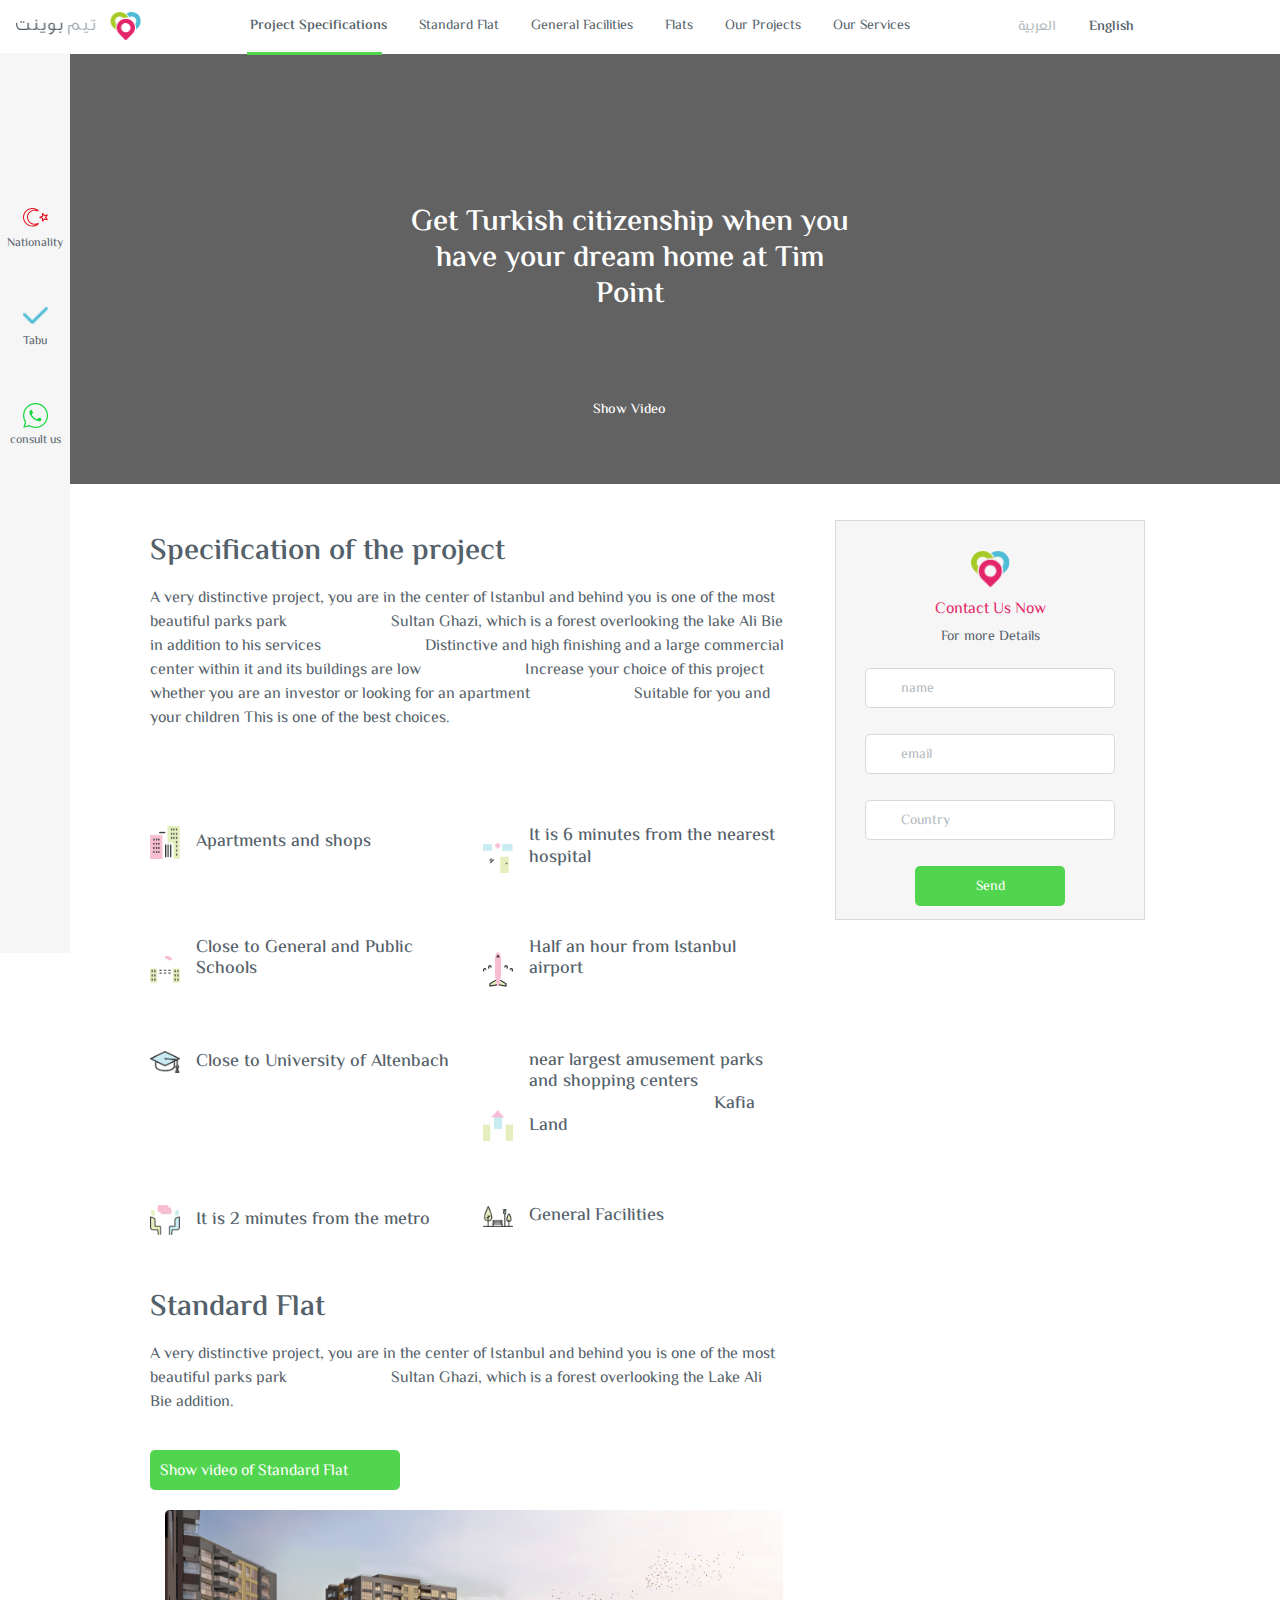
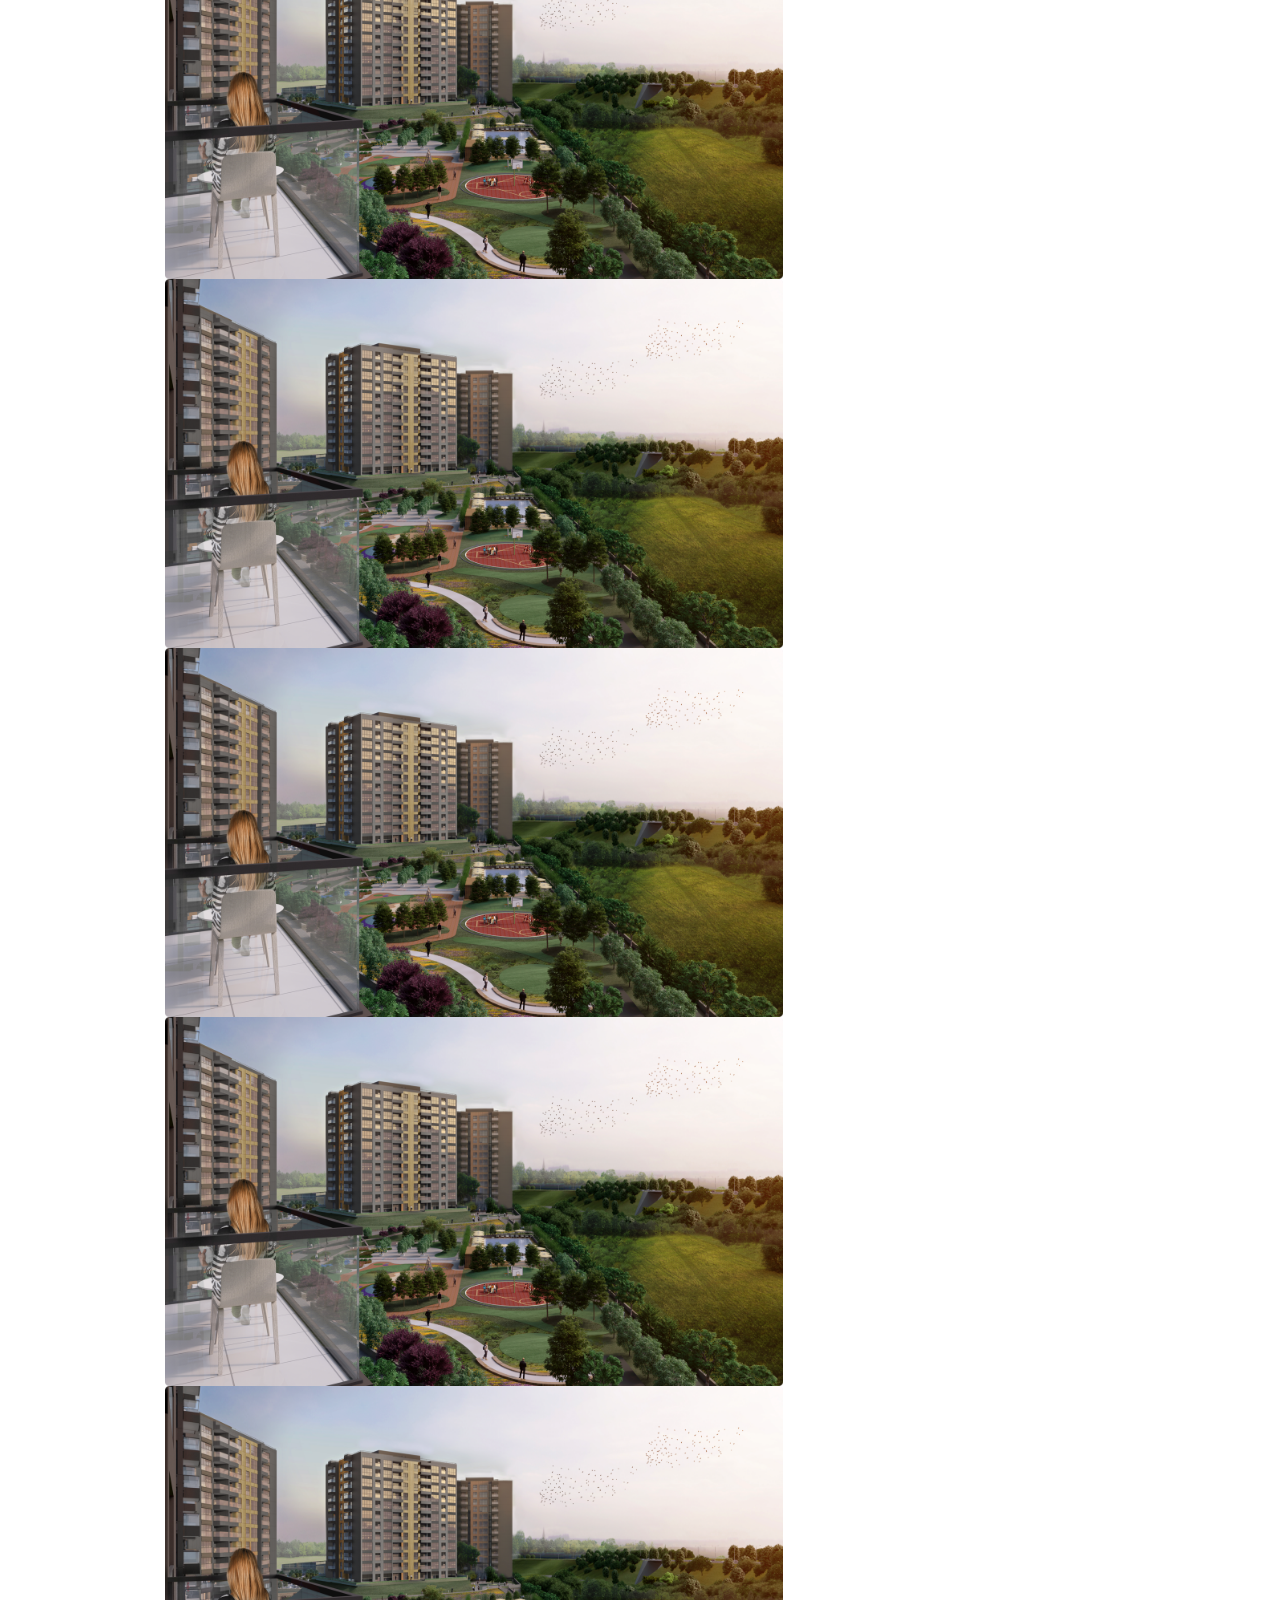
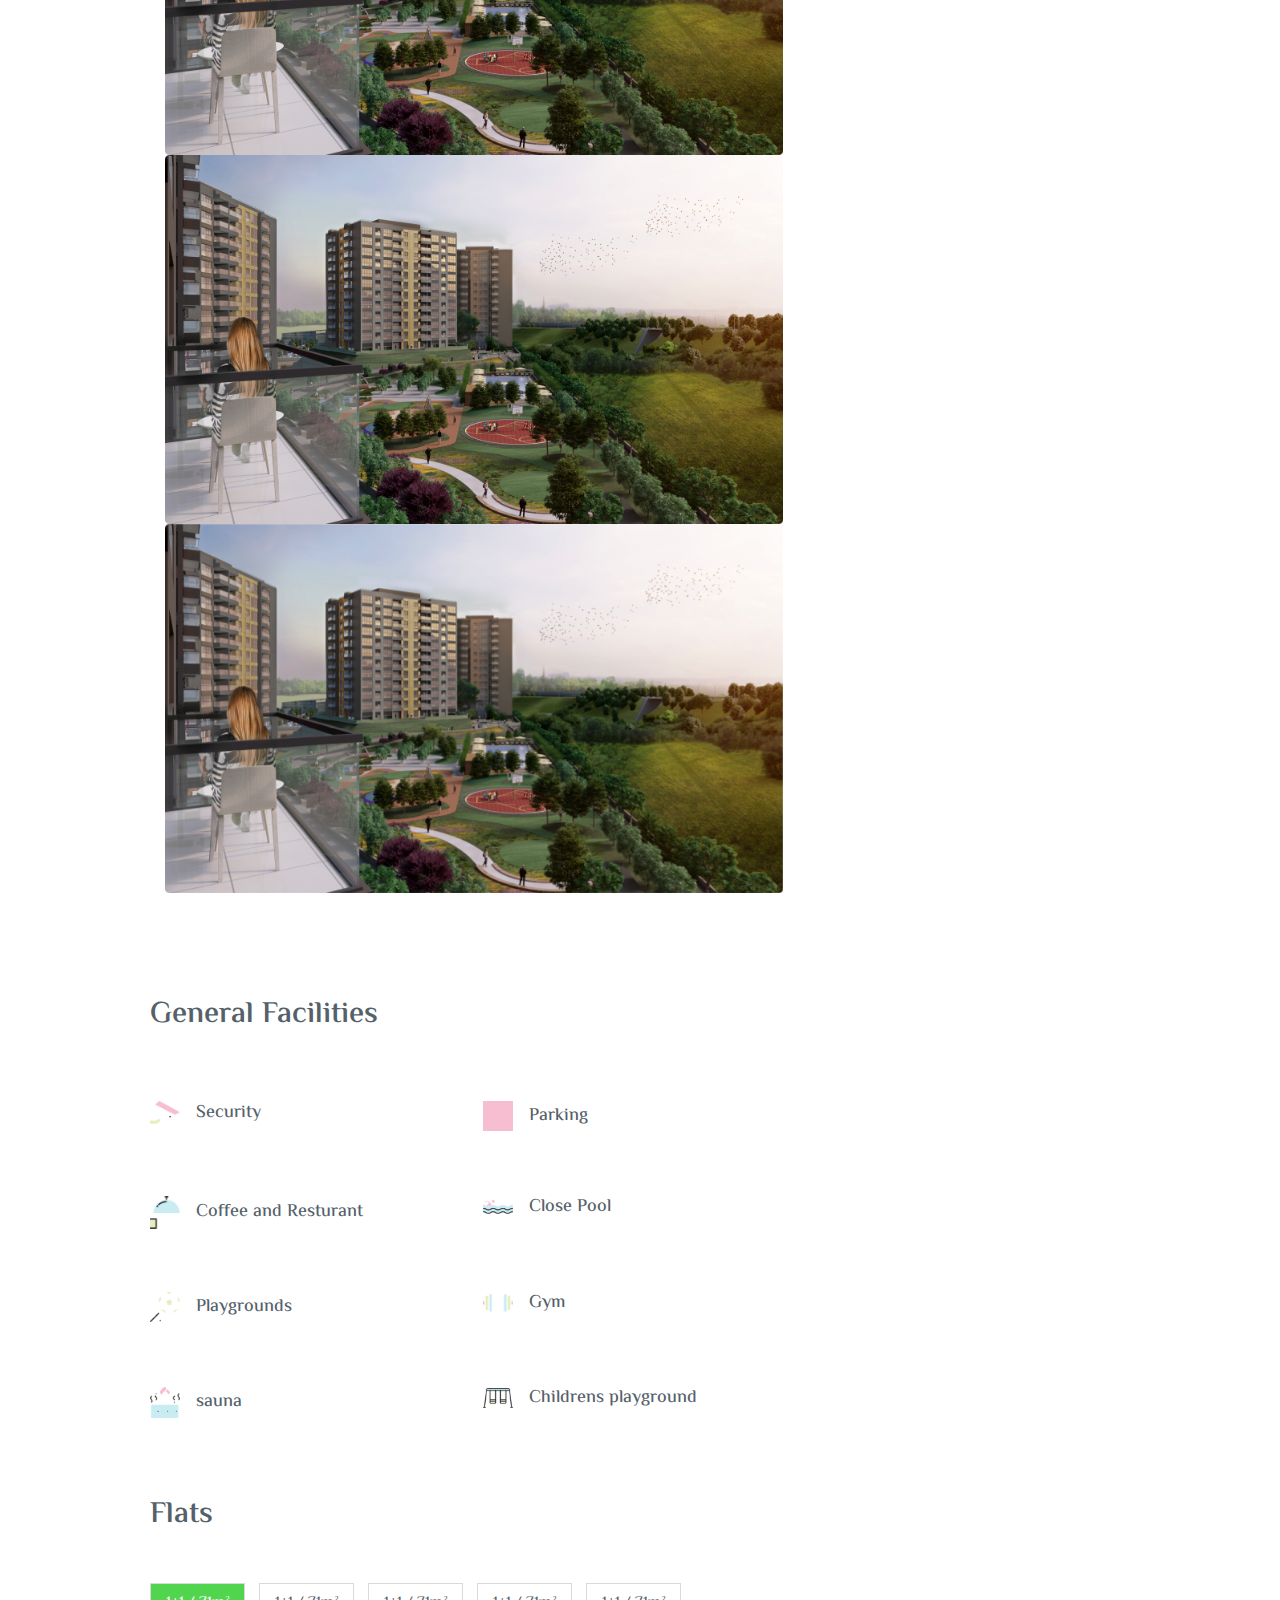
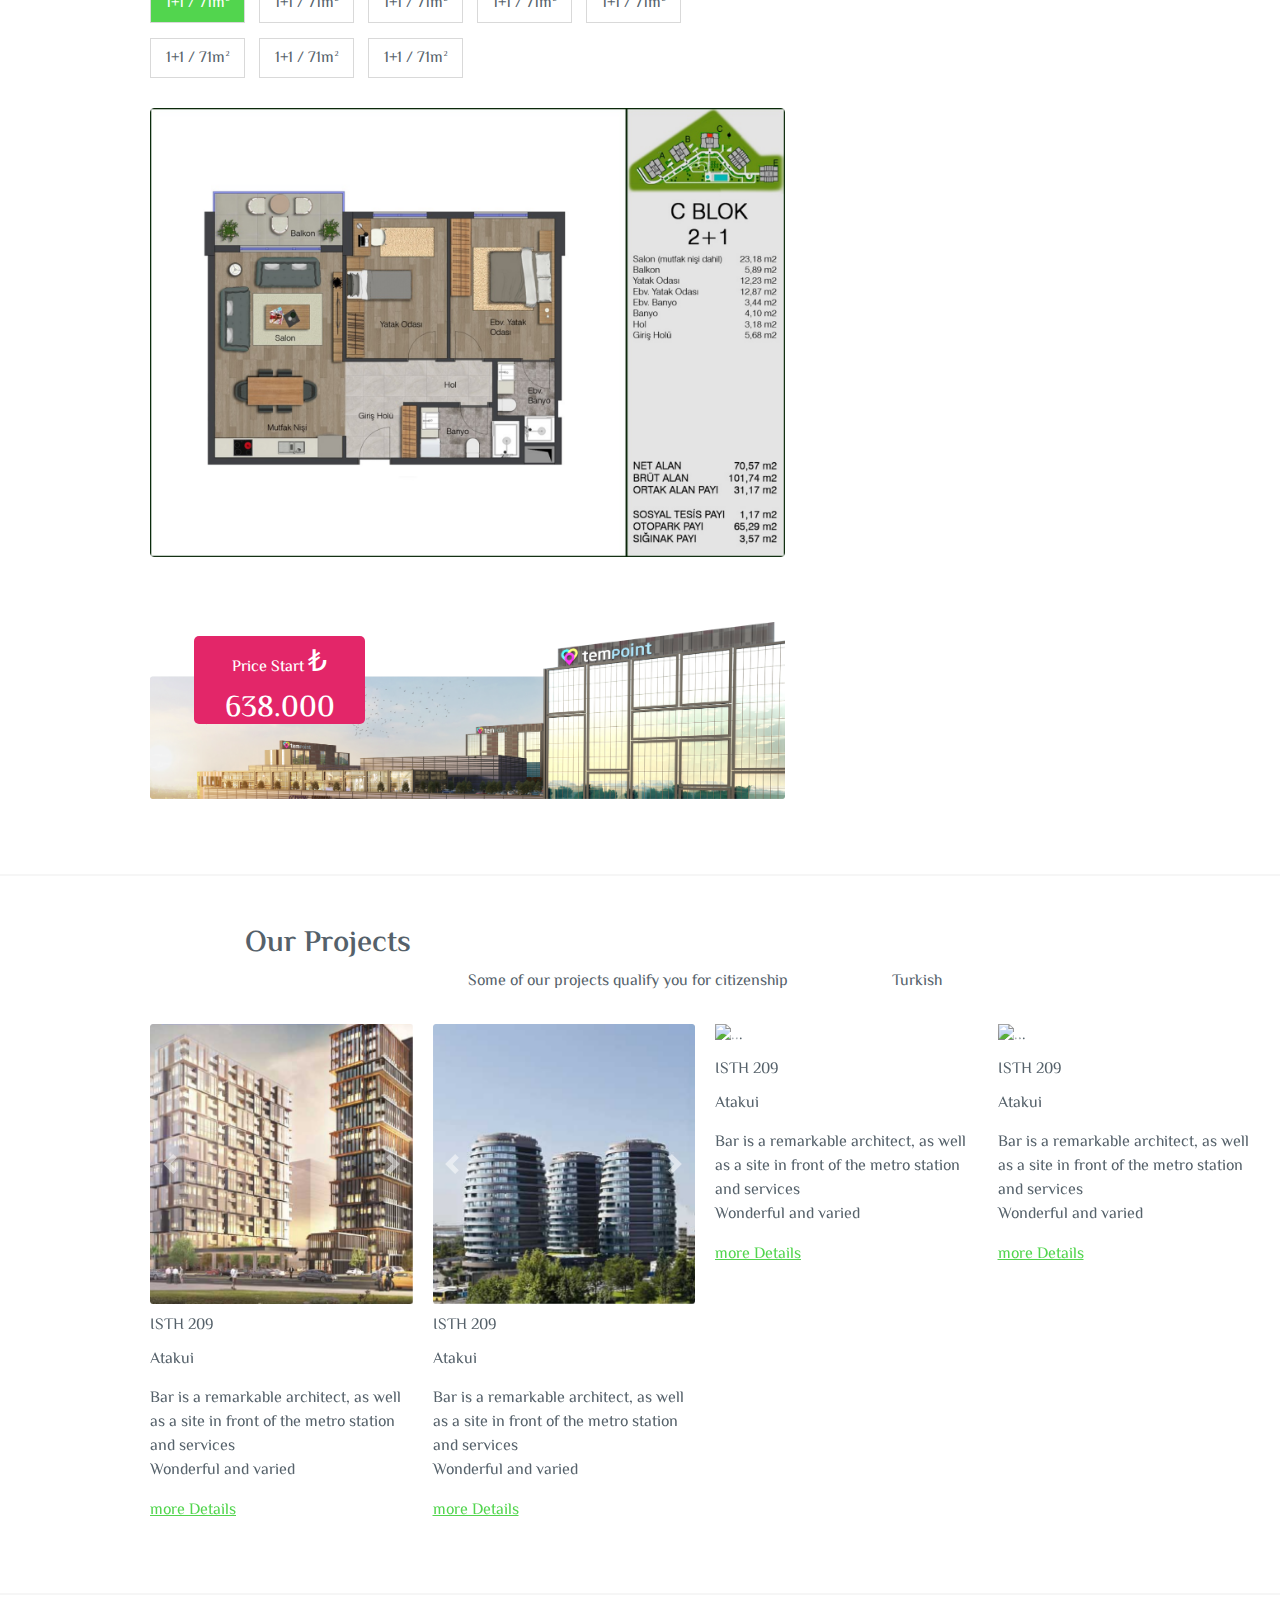
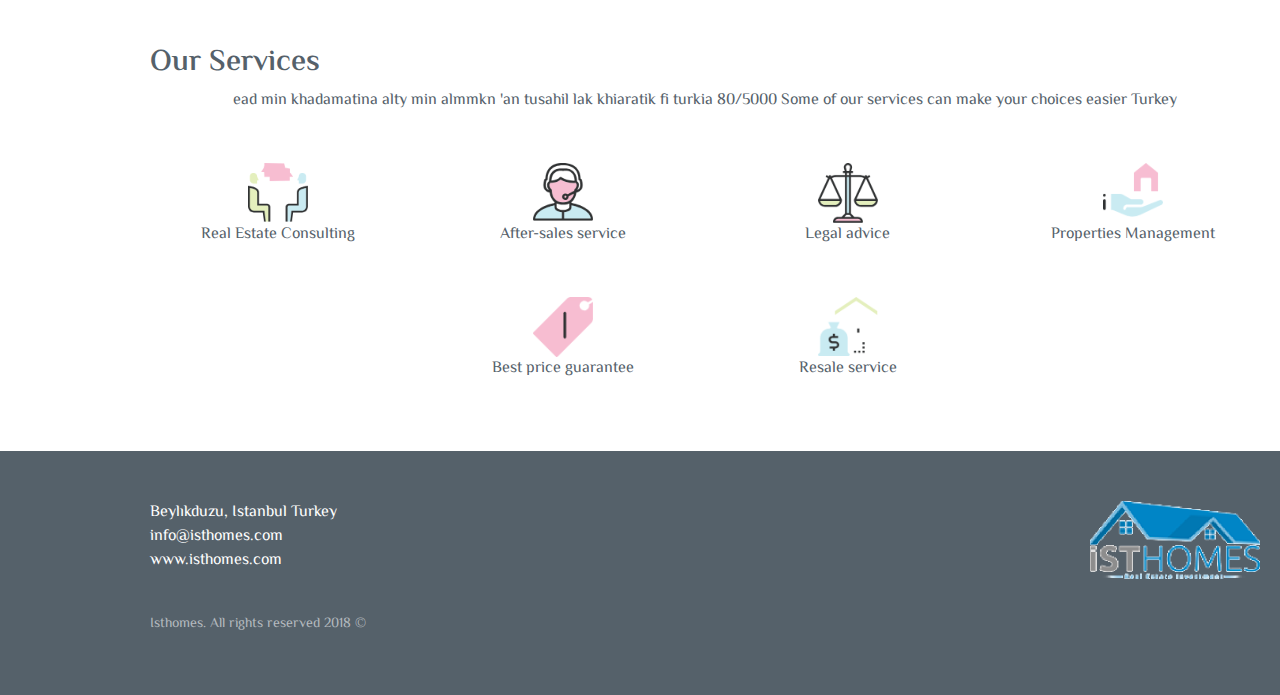
==== index2.html @ 9f2d0cf1 "ddd" ====
<!Doctype html>
<html>

<head>
    <title>tempoint</title>
    <meta charset="utf-8">
    <link rel=icon href="asset/img/logo2.png" sizes="16x16" type="image/png">

    <link rel="stylesheet" href="https://cdn.lineicons.com/1.0.0/LineIcons.min.css">
    <link rel="stylesheet" href="https://use.fontawesome.com/releases/v5.8.1/css/all.css"
        integrity="sha384-50oBUHEmvpQ+1lW4y57PTFmhCaXp0ML5d60M1M7uH2+nqUivzIebhndOJK28anvf" crossorigin="anonymous">
    <link href="https://fonts.googleapis.com/css?family=El+Messiri:400,500,600,700;subset=arabic" rel="stylesheet">
    <meta name="viewport" content="width=device-width, initial-scale=1, shrink-to-fit=no">
    <link rel="stylesheet" href="asset/css/bootstrap.min.css" type="text/css">
    <link rel="stylesheet" href="https://cdnjs.cloudflare.com/ajax/libs/animate.css/3.7.0/animate.min.css">
    <link rel="stylesheet" href="asset/css/owl.carousel.min.css" type="text/css">
    <link rel="stylesheet" href="asset/css/owl.carousel.css" type="text/css">
    <link rel="stylesheet" href="https://cdnjs.cloudflare.com/ajax/libs/animate.css/3.7.0/animate.min.css">

    <link rel="stylesheet" href="asset/css/styleEn.css" type="text/css">

    <link href="http://cdnjs.cloudflare.com/ajax/libs/fotorama/4.6.4/fotorama.css" rel="stylesheet"> <!-- 3 KB -->
</head>

<body>
        <div class="Bigoverlay">

            </div>
    <!--headerNav section start-->
    <div class="headerNav">
        <nav class="navbar clearfix fixed-top navbar-expand-lg bg-white scrolling-navbar top-nav-collapse">

            <div class="logo">
                <img src="asset/img/logo.png" alt="">

            </div>
            <div class="navBtn">
                <svg xmlns="http://www.w3.org/2000/svg" xmlns:xlink="http://www.w3.org/1999/xlink" width="20px"
                    height="19px">
                    <path fill-rule="evenodd" fill="rgb(0, 0, 0)"
                        d="M18.942,10.999 L9.059,10.999 C8.475,10.999 8.000,10.552 8.000,9.999 C8.000,9.446 8.475,8.999 9.059,8.999 L18.942,8.999 C19.527,8.999 20.001,9.446 20.001,9.999 C20.001,10.552 19.527,10.999 18.942,10.999 ZM18.236,1.999 L1.765,1.999 C0.791,1.999 0.001,1.551 0.001,0.999 C0.001,0.447 0.791,-0.001 1.765,-0.001 L18.236,-0.001 C19.210,-0.001 20.001,0.447 20.001,0.999 C20.001,1.551 19.210,1.999 18.236,1.999 ZM4.500,16.999 L18.500,16.999 C19.329,16.999 20.001,17.447 20.001,17.999 C20.001,18.551 19.329,18.999 18.500,18.999 L4.500,18.999 C3.672,18.999 3.001,18.551 3.001,17.999 C3.001,17.447 3.672,16.999 4.500,16.999 Z">
                    </path>
                </svg>


            </div>


            <div class="collapse navbar-collapse justify-content-center" id="navbarSupportedContent">
                <ul class="nav nav-pills">
                    <li class="nav-item mobileLogoItem">
                        <div class="mobilelogo">
                            <img src="asset/img/logo.png" alt="">

                        </div>
                    </li>
                    <div class="close"><i class="fas fa-times"></i></div>

                    <li class="nav-item ">
                        <a class="nav-link activeLink projectProp" href="#">Project Specifications
                        </a>
                    </li>
                    <li class="nav-item ">
                        <a class="nav-link  flatlink" href="#">
                            Standard Flat</a>
                    </li>
                    <li class="nav-item ">
                        <a class="nav-link faciltiis " href="#">General Facilities </a>
                    </li>
                    <li class="nav-item ">
                        <a class="nav-link flatSpace " href="#">Flats</a>
                    </li>
                    <li class="nav-item ">
                        <a class="nav-link ourProjectLink" href="#">Our Projects</a>
                    </li>
                    <li class="nav-item ">
                        <a class="nav-link ourServicesLink " href="#">Our Services</a>
                    </li>
                    <li class="nav-item ">
                        <div class="mobileSocialIcons SocialIcons">
                            <span> FOLLOW US</span>
                            <a href="twitter"><i class="fab fa-facebook-f"></i></a>
                            <a href="facebook"><i class="fab fa-twitter"></i></a>
                            <a href="facebook"><i class="fab fa-instagram"></i></a>

                        </div>
                    </li>
                    <li class="nav-item langugeLink ">
                        <div class="mobilelanguge languge">
                            <a href="index.html">العربية</a>
                            <a href="index2.html" class="activeLink">English</a>

                        </div>
                    </li>
                </ul>

            </div>
            <div class="languge">
                <a href="index.html">العربية</a>
                <a href="index2.html" class="activeLink">English</a>

            </div>
            <div class="SocialIcons">
                <a href="twitter"><i class="fab fa-facebook-f"></i></a>
                <a href="facebook"><i class="fab fa-twitter"></i></a>

            </div>
        </nav>

    </div>
    <div class="nationalBar">
        <ul>
            <li>
                <a class="sideItem national" href=" javascript:;">
                    <div class="sideImg">
                        <img src="asset/img/turkey.png" alt="">

                    </div>
                    <span>Nationality</span>
                </a>
            </li>
            <li>
                <a class="sideItem" href="#">
                    <div class="sideImg">
                        <img src="asset/img/tabo.png" alt="">

                    </div>
                    <span>Tabu</span>
                </a>
            </li>
            <li>
                <a class="sideItem" href="#">
                    <div class="sideImg">
                        <img src="asset/img/whatsup.png" alt="">

                    </div>
                    <span>consult us</span>
                </a>
            </li>
        </ul>

    </div>

    <div class="sideMenu">
        <ul>
            <li>
                <a class="sideItem national" href="javascript:;">
                    <div class="sideImg">
                        <img src="asset/img/turkey.png" alt="">

                    </div>
                    <span>Nationality</span>
                </a>
            </li>
            <li>
                <a class="sideItem" href="#">
                    <div class="sideImg">
                        <img src="asset/img/tabo.png" alt="">

                    </div>
                    <span>Tabu</span>
                </a>
            </li>
            <li>
                <a class="sideItem" href="#">
                    <div class="sideImg">
                        <img src="asset/img/whatsup.png" alt="">

                    </div>
                    <span>consult us</span>
                </a>
            </li>
        </ul>
    </div>
    <div class="contactForm text-center">

        <div class="contactLogo">
            <img src="asset/img/logo2.png">
        </div>
        <span class="contactNow">Contact Us Now </span>
        <span> For More Details </span>
        <form>
            <div class='form-group'>
                <input type="text" name='name' required class="formControl" placeholder="Name">
            </div>
            <div class='form-group'>

                <input type="email" name='email' required class="formControl" placeholder="Email">
            </div>
            <div class='form-group'>

                <input type="text" name='country' required class="formControl" placeholder="Country">
            </div>
            <button type='submit' class="btn btn-primary sendbtn">Send</button>

        </form>


    </div>

    <div class="sideVideo">
            <div class="close"><i class="fas fa-times"></i></div>

        <div class="videoCont">
            <iframe src="https://www.youtube.com/embed/lvFMyHo16zE" class='youtube' frameborder="0"
                allow="accelerometer; autoplay; encrypted-media; gyroscope; picture-in-picture"></iframe>


        </div>
        <div class="nationalDesc">
            <h4>How to get Turkish citizenship?</h4>
            <p>In order to be able to obtain Turkish citizenship, your investment must be in accordance with the
                decision to grant citizenship through
                  Real estate investment, and this is what our team at Est Homes will
                insure
                The optimal options for your investment to be in line with the terms of
                the decision and with a high return on investment
                You have to rely on one of the options presented by the CG and start
                the procurement process.
            </p>
            <p></p>

            <h6>More Details <a href="##">Contact Us </a></h6>
        </div>


    </div>
    <!--headerNav section End-->

    <!--Hero Section-->
    <div class="heroSection" id="heroSection">
        <div class="overlay"></div>

        <video id="myVideo" autoplay>
            <source src="asset/Tempoint.mp4" type="video/mp4">
        </video>

        <div class="heroCont text-center">

            <h1>Get Turkish citizenship when you have your dream home at Tim Point</h1>
            <span class="showVideoText"><a class=" html5lightbox" id="showVideo" href="asset/Tempoint.mp4"
                    data-webm="asset/Tempoint.mp4" data-title="My caption"> <i class="fab fa-youtube"></i>
                    Show Video
                </a></span>


        </div>


    </div>
    <!--Hero Section-->
    <!--Project Section-->
    <div class="projSection paddingSection" id="projSection">
        <hr>
        <div class="container">
            <div class="row">
                <div class="col-lg-7 col-md-12 col-12">
                    <h4 class="sectionTitle">Specification of the project</h4>
                    <p>A very distinctive project, you are in the center of Istanbul and behind you is one of the most
                        beautiful parks park
                                                 Sultan Ghazi, which is a forest overlooking the lake Ali Bie in
                        addition to his services
                                                 Distinctive and high finishing and a large commercial center within it
                        and its buildings are low
                                                 Increase your choice of this project whether you are an investor or
                        looking for an apartment
                                                 Suitable for you and your children This is one of the best choices.</p>
                </div>

            </div>
            <div class="row">
                <div class="col-lg-7 col-md-12 col-12">
                    <div class="row">
                        <div class="col-lg-6 col-md-6 col-12">
                            <div class="projectadv">
                                <div class="advIcon">
                                    <img src="asset/img/1.png" alt="">
                                </div>
                                <h6 class="advDesc">Apartments and shops</h6>
                            </div>
                        </div>
                        <div class="col-lg-6  col-md-6 col-12">
                            <div class="projectadv">
                                <div class="advIcon">
                                    <img src="asset/img/2.png" alt="">
                                </div>
                                <h6 class="advDesc"> It is 6 minutes from the nearest hospital </h6>
                            </div>
                        </div>
                        <div class="col-lg-6 col-md-6 col-12">
                            <div class="projectadv">
                                <div class="advIcon">
                                    <img src="asset/img/3.png" alt="">
                                </div>
                                <h6 class="advDesc"> Close to General and Public Schools </h6>
                            </div>
                        </div>
                        <div class="col-lg-6 col-md-6 col-12">
                            <div class="projectadv">
                                <div class="advIcon">
                                    <img src="asset/img/4.png" alt="">
                                </div>
                                <h6 class="advDesc">Half an hour from Istanbul airport</h6>
                            </div>
                        </div>
                        <div class="col-lg-6 col-md-6 col-12">
                            <div class="projectadv">
                                <div class="advIcon">
                                    <img src="asset/img/5.png" alt="">
                                </div>
                                <h6 class="advDesc">Close to University of Altenbach
                                </h6>
                            </div>
                        </div>
                        <div class="col-lg-6 col-md-6 col-12">
                            <div class="projectadv">
                                <div class="advIcon">
                                    <img src="asset/img/6.png" alt="">
                                </div>
                                <h6 class="advDesc">near largest amusement parks and shopping centers
                                                                         Kafia Land</h6>
                            </div>
                        </div>
                        <div class="col-lg-6 col-md-6 col-12">
                            <div class="projectadv">
                                <div class="advIcon">
                                    <img src="asset/img/7.png" alt="">
                                </div>
                                <h6 class="advDesc">It is 2 minutes from the metro </h6>
                            </div>
                        </div>
                        <div class="col-lg-6 col-md-6 col-12">
                            <div class="projectadv">
                                <div class="advIcon">
                                    <img src="asset/img/8.png" alt="">
                                </div>
                                <h6 class="advDesc">General Facilities</h6>
                            </div>
                        </div>
                    </div>
                </div>
            </div>
        </div>
    </div>
    <!--Project Section-->

    <!--FlatSection-->
    <div class="flatSection paddingSection" id="flatSection">
        <hr>
        <div class="container">
            <div class="row">
                <div class="col-lg-7 col-md-12 col-12">
                    <h4 class="sectionTitle">Standard Flat </h4>
                    <p>A very distinctive project, you are in the center of Istanbul and behind you is one of the most
                        beautiful parks park
                                                 Sultan Ghazi, which is a forest overlooking the Lake Ali Bie addition.
                    </p>
                </div>
            </div>
            <div class="row">
                <div class="col-lg-8 col-md-12 col-12">
                    <div class="greenDiv">
                        <address class="watchFlat">
                            <i class="fab fa-youtube"></i>
                            <a>Show video of Standard Flat</a>
                    </div>

                </div>
            </div>
            <div class="col-lg-7 col-md-12 col-12">
                <div class="fotorama d-block" data-nav="thumbs">
                    <img src="asset/img/slider1.png">
                    <img src="asset/img/slider1.png">
                    <img src="asset/img/slider1.png">
                    <img src="asset/img/slider1.png">
                    <img src="asset/img/slider1.png">
                    <img src="asset/img/slider1.png">
                </div>
                <div class="owl-carousel mainSlider" data-nav="thumbs">
                    <img src="asset/img/slider1.png">
                    <img src="asset/img/slider1.png">
                    <img src="asset/img/slider1.png">
                    <img src="asset/img/slider1.png">
                    <img src="asset/img/slider1.png">
                    <img src="asset/img/slider1.png">
            </div>


                <span class="carousel-control-next-icon" aria-hidden="true"></span>
                <span class="sr-only">Next</span>
                </a>
            </div>
        </div>
    </div>



    <div class="faciltiisSection paddingSection bg-white " id="faciltiisSection">
        <hr>
        <div class="container">
            <div class="row">
                <div class="col-lg-8 col-md-12 col-12">
                    <h4 class="sectionTitle"> General Facilities </h4>
                </div>

                <div class="col-lg-7 col-md-12 col-12">
                    <div class="row">
                        <div class="col-lg-6 col-md-6 col-12">
                            <div class="projectadv">
                                <div class="advIcon">
                                    <img src="asset/img/9.png" alt="">
                                </div>
                                <h6 class="advDesc"> Security </h6>
                            </div>
                        </div>
                        <div class="col-lg-6 col-md-6 col-12">
                            <div class="projectadv">
                                <div class="advIcon">
                                    <img src="asset/img/10.png" alt="">
                                </div>
                                <h6 class="advDesc"> Parking </h6>
                            </div>
                        </div>
                        <div class="col-lg-6 col-md-6 col-12">
                            <div class="projectadv">
                                <div class="advIcon">
                                    <img src="asset/img/11.png" alt="">
                                </div>
                                <h6 class="advDesc"> Coffee and Resturant </h6>
                            </div>
                        </div>
                        <div class="col-lg-6 col-md-6 col-12">
                            <div class="projectadv">
                                <div class="advIcon">
                                    <img src="asset/img/12.png" alt="">
                                </div>
                                <h6 class="advDesc">Close Pool </h6>
                            </div>
                        </div>
                        <div class="col-lg-6 col-md-6 col-12">
                            <div class="projectadv">
                                <div class="advIcon">
                                    <img src="asset/img/13.png" alt="">
                                </div>
                                <h6 class="advDesc">Playgrounds </h6>
                            </div>
                        </div>
                        <div class="col-lg-6 col-md-6 col-12">
                            <div class="projectadv">
                                <div class="advIcon">
                                    <img src="asset/img/14.png" alt="">
                                </div>
                                <h6 class="advDesc">Gym </h6>
                            </div>
                        </div>
                        <div class="col-lg-6 col-md-6 col-12">
                            <div class="projectadv">
                                <div class="advIcon">
                                    <img src="asset/img/15.png" alt="">
                                </div>
                                <h6 class="advDesc"> sauna </h6>
                            </div>
                        </div>
                        <div class="col-lg-6 col-md-6 col-12">
                            <div class="projectadv">
                                <div class="advIcon">
                                    <img src="asset/img/16.png" alt="">
                                </div>
                                <h6 class="advDesc"> Childrens playground</h6>
                            </div>
                        </div>
                    </div>
                </div>
            </div>
        </div>
    </div>
    <!---->
    <div class="flatSpaceSection paddingSection bg-white" id="flatSpaceSection">
        <hr>
        <div class="container">
            <div class="row">
                <div class="col-lg-9 col-md-12 col-12">
                    <h4 class="sectionTitle">Flats </h4>
                </div>

                <div class="col-lg-7 col-md-12 col-12">
                    <div class="flat-space">
                        <div class="spaceBox  active" data-src="asset/img/flat.png">
                            <a href="javascript:;"> <span>1+1 / 71m²</span></a>
                        </div>
                        <div class="spaceBox" data-src="asset/img/slider1.png">
                            <a href="javascript:;"> <span>1+1 / 71m²</span></a>

                        </div>
                        <div class="spaceBox" data-src="asset/img/slider1.png">
                            <a href="javascript:;"> <span>1+1 / 71m²</span></a>

                        </div>
                        <div class="spaceBox" data-src="asset/img/slider1.png">
                            <a href="javascript:;"> <span>1+1 / 71m²</span></a>

                        </div>
                        <div class="spaceBox" data-src="asset/img/slider1.png">
                            <a href="javascript:;"> <span>1+1 / 71m²</span></a>

                        </div>
                        <div class="spaceBox" data-src="asset/img/slider1.png">
                            <a href="javascript:;"> <span>1+1 / 71m²</span></a>

                        </div>
                        <div class="spaceBox" data-src="asset/img/slider1.png">
                            <a href="javascript:;"> <span>1+1 / 71m²</span></a>

                        </div>
                        <div class="spaceBox" data-src="asset/img/slider1.png">
                            <a href="javascript:;"> <span>1+1 / 71m²</span></a>

                        </div>
                    </div>


                    <div class="flatImg" id="flatImg">
                        <a class="html5lightbox" href="asset/img/flat.png">
                            <img class="html5lightbox " src="asset/img/flat.png">
                        </a>
                    </div>

                    <span class="showImage"> Click image to show it larger</span>
                    <div class="salaryimg">
                        <img src="asset/img/salary.png">
                        <div class="salaryBox">
                            <span> Price Start </span>
                            <span style="font-size:30px;"> ₺ 638.000 </span>
                        </div>
                    </div>
                </div>
            </div>
        </div>
    </div>
    <div class="OurProjects paddingSection bg-white" id="OurProjects">
        <hr>
        <div class="container">
            <div class="row justify-content-center">
                <div class="col-lg-10 col-md-12 col-12  justify-content-center text-center">
                    <h4 class="sectionTitle"> Our Projects </h4>
                    <span class="projSpan">Some of our projects qualify you for citizenship
                                                 Turkish</span>
                </div>


            </div>
            <div class="row sliderSec">
                <div class="col-12 sliderSec-carousel owl-carousel ">
                    <div class="sliderItem">
                        <div id="carouselExampleFade" class="carousel slide carousel-fade" data-ride="carousel">
                            <div class="carousel-inner">
                                <div class="carousel-item active">
                                    <img src="asset/img/firstSlider.png" class="d-block w-100" alt="...">
                                </div>
                                <div class="carousel-item">
                                    <img src="asset/img/firstSlider.png" class="d-block w-100" alt="...">
                                </div>
                                <div class="carousel-item">
                                    <img src="asset/img/firstSlider.png" class="d-block w-100" alt="...">
                                </div>
                            </div>
                            <a class="carousel-control-prev" href="#carouselExampleFade" role="button"
                                data-slide="prev">
                                <span class="carousel-control-prev-icon" aria-hidden="true"></span>
                                <span class="sr-only">Previous</span>
                            </a>
                            <a class="carousel-control-next" href="#carouselExampleFade" role="button"
                                data-slide="next">
                                <span class="carousel-control-next-icon" aria-hidden="true"></span>
                                <span class="sr-only">Next</span>
                            </a>
                        </div>
                        <div class="sliderDesc">
                            <span>ISTH 209</span>
                            <span>Atakui</span>
                            <p>Bar is a remarkable architect, as well as a site in front of the metro station and
                                services
                                                             Wonderful and varied</p>
                            <span class="moreLink"><a href="#"> more Details </a></span>
                        </div>
                    </div>
                    <div class="sliderItem">
                        <div id="carouselExampleFade" class="carousel slide carousel-fade" data-ride="carousel">
                            <div class="carousel-inner">
                                <div class="carousel-item active">
                                    <img src="asset/img/secSlider.png" class="d-block w-100" alt="...">
                                </div>
                                <div class="carousel-item">
                                    <img src="asset/img/secSlider.png" class="d-block w-100" alt="...">
                                </div>
                                <div class="carousel-item">
                                    <img src="asset/img/secSlider.png" class="d-block w-100" alt="...">
                                </div>
                            </div>
                            <a class="carousel-control-prev" href="#carouselExampleFade" role="button"
                                data-slide="prev">
                                <span class="carousel-control-prev-icon" aria-hidden="true"></span>
                                <span class="sr-only">Previous</span>
                            </a>
                            <a class="carousel-control-next" href="#carouselExampleFade" role="button"
                                data-slide="next">
                                <span class="carousel-control-next-icon" aria-hidden="true"></span>
                                <span class="sr-only">Next</span>
                            </a>
                        </div>
                        <div class="sliderDesc">
                            <span>ISTH 209</span>
                            <span>Atakui</span>
                            <p>Bar is a remarkable architect, as well as a site in front of the metro station and
                                services
                                                             Wonderful and varied</p>
                            <span class="moreLink"><a href="#"> more Details </a></span>
                        </div>
                    </div>
                    <div class="sliderItem">
                        <div id="carouselExampleFade" class="carousel slide carousel-fade" data-ride="carousel">
                            <div class="carousel-inner">
                                <div class="carousel-item active">
                                    <img src="asset/img/3slider.png" class="d-block w-100" alt="...">
                                </div>
                                <div class="carousel-item">
                                    <img src="asset/img/3slider.png" class="d-block w-100" alt="...">
                                </div>
                                <div class="carousel-item">
                                    <img src="asset/img/3slider.png" class="d-block w-100" alt="...">
                                </div>
                            </div>
                            <a class="carousel-control-prev" href="#carouselExampleFade" role="button"
                                data-slide="prev">
                                <span class="carousel-control-prev-icon" aria-hidden="true"></span>
                                <span class="sr-only">Previous</span>
                            </a>
                            <a class="carousel-control-next" href="#carouselExampleFade" role="button"
                                data-slide="next">
                                <span class="carousel-control-next-icon" aria-hidden="true"></span>
                                <span class="sr-only">Next</span>
                            </a>
                        </div>
                        <div class="sliderDesc">
                            <span>ISTH 209</span>
                            <span>Atakui</span>
                            <p>Bar is a remarkable architect, as well as a site in front of the metro station and
                                services
                                                             Wonderful and varied</p>
                            <span class="moreLink"><a href="#"> more Details </a></span>
                        </div>
                    </div>
                    <div class="sliderItem">
                        <div id="carouselExampleFade" class="carousel slide carousel-fade" data-ride="carousel">
                            <div class="carousel-inner">
                                <div class="carousel-item active">
                                    <img src="asset/img/4slider.png" class="d-block w-100" alt="...">
                                </div>
                                <div class="carousel-item">
                                    <img src="asset/img/4slider.png" class="d-block w-100" alt="...">
                                </div>
                                <div class="carousel-item">
                                    <img src="asset/img/4slider.png" class="d-block w-100" alt="...">
                                </div>
                            </div>
                            <a class="carousel-control-prev" href="#carouselExampleFade" role="button"
                                data-slide="prev">
                                <span class="carousel-control-prev-icon" aria-hidden="true"></span>
                                <span class="sr-only">Previous</span>
                            </a>
                            <a class="carousel-control-next" href="#carouselExampleFade" role="button"
                                data-slide="next">
                                <span class="carousel-control-next-icon" aria-hidden="true"></span>
                                <span class="sr-only">Next</span>
                            </a>
                        </div>
                        <div class="sliderDesc">
                            <span>ISTH 209</span>
                            <span>Atakui</span>
                            <p>Bar is a remarkable architect, as well as a site in front of the metro station and
                                services
                                                             Wonderful and varied</p>
                            <span class="moreLink"><a href="#"> more Details </a></span>
                        </div>
                    </div>
                </div>
            </div>
        </div>
    </div>
    <div class="ourServices paddingSection bg-white" id="ourServices">
        <hr>
        <div class="container">
            <div class="row justify-content-center">
                <div class="col-12 justify-content-center text-center">
                    <h4 class="sectionTitle"> Our Services </h4>
                    <span class="projSpan">ead min khadamatina alty min almmkn 'an tusahil lak khiaratik fi
                        turkia
                        80/5000
                        Some of our services can make your choices easier
                        Turkey</span>
                </div>

                <div class="col-lg-3 col-md-3 col-6">
                    <div class='servCont'>
                        <div class="serviceItem ">
                            <div class="serviceIcon">
                                <img src="asset/img/7.png" alt="">
                            </div>
                            <span class="text-center">Real Estate Consulting</span>
                        </div>
                    </div>
                </div>
                <div class="col-lg-3 col-md-3 col-6">
                    <div class='servCont'>
                        <div class="serviceItem ">
                            <div class="serviceIcon">
                                <img src="asset/img/serv2.png" alt="">
                            </div>
                            <span class="text-center">After-sales service</span>
                        </div>
                    </div>
                </div>
                <div class="col-lg-3 col-md-3 col-6">
                    <div class='servCont'>
                        <div class="serviceItem ">
                            <div class="serviceIcon">
                                <img src="asset/img/serv3.png" alt="">
                            </div>
                            <span class="text-center">Legal advice</span>
                        </div>
                    </div>
                </div>
                <div class="col-lg-3 col-md-3 col-6">
                    <div class='servCont'>
                        <div class="serviceItem ">
                            <div class="serviceIcon">
                                <img src="asset/img/serv4.png" alt="">
                            </div>
                            <span class="text-center"> Properties Management</span>
                        </div>
                    </div>
                </div>
                <div class="col-lg-3 col-md-3 col-6">
                    <div class='servCont'>
                        <div class="serviceItem ">
                            <div class="serviceIcon">
                                <img src="asset/img/serv5.png" alt="">
                            </div>
                            <span class="text-center">Best price guarantee</span>
                        </div>
                    </div>
                </div>
                <div class="col-lg-3 col-md-3 col-6">
                    <div class='servCont'>
                        <div class="serviceItem ">
                            <div class="serviceIcon">
                                <img src="asset/img/serv6.png" alt="">
                            </div>
                            <span class="text-center">Resale service </span>
                        </div>
                    </div>
                </div>

            </div>
        </div>
    </div>

    <!--Footer-->
    <div class="footer clearfix paddingSection ">
            <div class="container">
                    <div class="row">

                            <div class="col-12 clearfix">
                                    <div class="right-footer  float-left">
                                            <span> Beylıkduzu, Istanbul Turkey</span>
                                            <span> info@isthomes.com </span>
                                            <span> www.isthomes.com </span>
                                    </div>
                                    <div class="float-right  ">
                                            <div class="footerLogo ">
                                                    <img src="asset/img/footerLogo.png">
                                            </div>
                                    </div>

                            </div>
                            <div class="col-12 clearfix">
                                            <div class="copyright float-left"> <span>Isthomes. All rights reserved 2018
                                                            ©</span></div>
                                    </div>

                    </div>
            </div>



    </div>
    <div class="footer mobileFooter  paddingSection ">
            <div class="container">
                    <div class="row ">

                            <div class="col-12 clearfix">
                                    <div class="right-footer  float-right">
                                            <div class="footerLogo ">
                                                    <img src="asset/img/footerLogo.png">
                                            </div>

                                    </div>
                                    <div class="float-left ">
                                            <span> Beylıkduzu, Istanbul Turkey</span>
                                            <span> info@isthomes.com </span>
                                            <span> www.isthomes.com </span>

                                    </div>

                            </div>
                            <div class="col-12 clearfix">
                                    <div class="copyright float-left"> <span>Isthomes. All rights reserved 2018
                                                    ©</span></div>
                            </div>

                    </div>
            </div>



    </div>
    <div class="contactForm mobileContact  text-center">
        <div class="close"><i class="fas fa-times"></i></div>
        <div class="contactLogo">
            <img src="asset/img/logo2.png">
        </div>
        <span class="contactNow">Contact Us Now  </span>
        <span>For more Details </span>
        <form id='mobileContactForm'>
            <div class='form-group'>
                <input type="text" name='name' required class="formControl" placeholder="name">
            </div>
            <div class='form-group'>

                <input type="email" name='email' required class="formControl" placeholder="email">
            </div>
            <div class='form-group'>

                <input type="text" name='country' required class="formControl" placeholder="Country">
            </div>
            <button type='submit' class="btn btn-primary sendbtn">Send</button>

        </form>


    </div>

    <div class="contactus">
        <span class="contactLink"><a href="##">Contact Us Now </a></span>
    </div>
    <!--Footer-->
    <!---------------------------------------------------------------------->

    <script src="asset/js/jquery.min.js"></script>
    <script>
            if ($('body').width() < 500) {
                    $('.fotorama').removeAttr('data-nav', '');
            }
    </script>
    <script src="http://cdnjs.cloudflare.com/ajax/libs/fotorama/4.6.4/fotorama.js"></script> <!-- 16 KB -->
    <script src="asset/js/popper.min.js"></script>
    <script src="asset/js/bootstrap.min.js"></script>
    <script src="asset/js/jquery.validate.js"></script>
    <script src="asset/js/jquery.validate.en.js"></script>
    <script src="asset/js/html5lightbox.js"></script>
    <script src="asset/js/lightbox.js"></script>
    <script src="asset/js/owl.carousel.min.js"></script>
    <script src="asset/js/mainEnn.js"></script>


</body>
---- asset/css/styleEn.css ----
/*****************************************************/

body{
direction: ltr;
background-color: #F6F6F6;
font-family: 'El Messiri', sans-serif;
text-align: left;

}
img{
    width:100%;
}
.navbar{
    z-index: 10;
}
.navbar ul{
    justify-content: center;
}
.navBtn{
display: none;

}
.close i{
    font-size: 23px;
    position: absolute;
    right: 5%;
    top: 3%;
color:#B3B9BE;
}

.scrollNav{
    top:0 !important;
    z-index: 999999;
    box-shadow: rgba(0, 0, 0, 0.03) 0px 3px 6px 3px;
    animation-duration: 1s;
    background: rgb(255, 255, 255) !important;
    position: fixed;
    animation :sticky;
}

.navbar .close{
    display:none;
}
.headerNav{
    background-color: white;
    width:100%;
padding:20px;
z-index:100;
    height: 54px;
    box-sizing: border-box;
}

.logo{
    width:125px;
}
.mobilelogo{
    
    display: none;
    width:125px;
    height:28px;
}
.mobileLogoItem{
    background-color: #F6F6F6;
}
.nav-link{
    font-size:14px;
    color:#55616A;
    position: relative;
}
.nav-link.activeLink,.languge .activeLink{
    font-weight: 600;
    color:#55616A;

}

.nav-link.activeLink:before {
	width:80%;
}

.nav-link:before {
	transition:width 1s;
    content: "";
    position: absolute;
    left:8%;
    bottom: -10px;
    height: 1px;
    border-bottom: 3px solid #52D54E;
    text-align: center
}

.nav-link:hover::before{
    width  :80%; 
}
.nav-link:hover{
    color:#55616A;
}
.languge a{
    font-size:14px;
    color:#B3B9BE;
    padding-right:30px;
    
}

.languge a:hover,.SocialIcons a:hover{
    text-decoration: none;
	color:#52D54E;
}
.mobilelanguge,.mobileSocialIcons{
    display: none;
}

.SocialIcons a{
    font-size: 14px;
    color:#B3B9BE;
    padding-right:50px;
}
.heroSection{
    width: 100%;
    height:430px;
    background-size:cover;
	overflow:hidden;
color:white;
background-position: center; 
text-align: center;
vertical-align: middle;
z-index: 0;
position: relative;
}
.overlay{
width:100%;
height:100%;
background-color:rgba(0,0,0,.6);
position:absolute;
z-index:3;
}
hr{
    display: none;
    position: absolute;
    width:85%;
    border:2px solid #D9D9D9;
    right:15px;
}
.heroSection video{
    position: absolute;
    left: 0;
    top: 0;
    z-index: -1;
    width: 100%; 
    display: flex;  
    justify-content: center; 
    align-items: center;
}
.heroSection h1{
    color:white;
    font-weight: 600;
    font-size: 30px;
    margin-bottom:85px;
}
.heroCont{
    width:440px;
    margin: 0 auto;
    vertical-align: middle;
    position: absolute;
    z-index: 11;
    top: 35%;
    left: 32%;
}
.sideMenu{
    background-color: #F6F6F6;
position: fixed;
width:70px;
list-style-type: none;
padding-top:12%;
z-index: 50;
height: 100vh;
top:53px;

}
.nationalBar{
    display: none;
}
.sideImg{
    width:25px;
    margin: 0 auto

	}
	
	.sideItem.active{
		display: block;
    border-right: 3px solid #52D54E;
	}
.sideItem span{
font-size: 12px;
font-weight: 400;
margin-top: 15px;
color:#55616A;
}
.sideItem:hover{
text-decoration: none;
}
.sideMenu li{
    list-style-type: none;
    padding-bottom: 50px;
}
.sideMenu ul{
    margin: 0 auto;
    padding: 0;
    text-align: center;
}
.sideVideo{
    background-color: white;
    width:735px;
        height: 100vh;
    overflow: scroll;
	left:-1000px;
    padding:50px 67px;
    position: fixed;
z-index: 5;
box-shadow: rgba(0, 0, 0, 0.03) 0px 3px 6px 3px;

 

}

::-webkit-scrollbar-thumb {
    background-color: #e32669;
}

::-webkit-scrollbar {
    width: 10px;
    background-color: #eee;
} 
.videoCont{
    width:602px;
    height: 300px;
    border-radius: 5px;
}
.videoCont iframe{
    width:100%;
    height: 100%;
}
.nationalDesc{
    margin-top:50px;
    text-align: left;
}
.nationalDesc h4{
    font-size: 30px;
    color:#55616A;
    font-weight: 600;
}

.nationalDesc p{
    font-size:16px;
    margin-top:20px;
    margin-bottom: 30px;
}
.nationalDesc h6{
    font-size:18px;
    font-weight: 500;
}
.nationalDesc h6 a{
    color:#52D54E;
    text-decoration: underline;

}
.paddingSection{
    padding-top:50px;
    padding-left:130px;
}
.sectionTitle{
    font-size: 30px;
    font-weight: 600;
    display: block;
    background: #fff;
    width: fit-content;
    padding-right: 18px;
}
.projSection{
    background-color: white;
    color:#55616A;
    width:100%;
}
.projSection p,.flatSection p{
    font-size: 16px;
    font-weight: 400;
    margin-bottom: 35px;
    margin-top: 17px;
    
}
.projectadv{
    margin-top:60px;
}

.fotorama__arr, .fotorama__fullscreen-icon, .fotorama__video-close, .fotorama__video-play{
	background:url('../img/arrow-left.png') no-repeat !important;
}

.fotorama__arr--prev{
    transform: rotate(180deg) !important;
}
.fotorama__active .fotorama__dot{
    background-color:#303233;
    border:0;
}
.advIcon{
    width:30px;
    height:35px;
    display: inline-block;
}
.advDesc{
    color:#55616A;
    font-size:18px;
    font-weight: 500;
    display: inline-block;
    margin-left:12px;
    max-width: 255px;

}
.flatSection{
    background-color: white;
    color:#55616A;
    width:100%;
    height: auto;
}
.greenDiv{
    width:250px;
    height:40px;
    background-color: #52D54E;
    color:white;
padding:10px;
border-radius: 5px;
margin-bottom:20px;
}
.greendiv span{
    font-size:14px;
    font-weight: 500;
}
.faciltiisSection,.flatSpaceSection{
    color:#55616A;
    padding-top:75px;

}
.spaceBox{
    width:95px;
    height: 40px;
    border:1px solid #D9D9D9;
    line-height: 40px;
    text-align: center;
    margin-right:10px;
    display: inline-block;
    margin-top: 15px
}
.flatSpaceSection{
    border-bottom:2px solid #F6F6F6;
    width:100%;
    height:auto;
}
.flatSpaceSection .sectionTitle{
    margin-bottom: 35px;
}
.spaceBox a span{
    font-size: 16px;
    font-weight: 400;

    color:#55616A;

}
.spaceBox a{
    text-decoration: none;
}
.spaceBox.active{
background-color:#52D54E;

}
.spaceBox.active span{
    color:white;
}
.flatImg{
    width:100%;
    margin-top:30px;
}
.showImage{
    display:none;
    font-size:14px;
    color:#55616A;
    text-align: center;
    margin-top: 7px;
}
.salaryimg{
    width:100%;
    position: relative;
    margin-top:65px;
    margin-bottom: 75px;
}


.salaryBox {
    top: 8%;
    left: 7%;
    border-radius: 5px;
    width:171px;
    height:88px;
    background-color: #E32669;
    color:white;
    position: absolute;
    text-align:center;
    vertical-align: middle;
    padding-top:5px;
}
.fotorama__nav__frame--thumb{
width:100px !important;
height:60px;
}
.fotorama__nav__frame{
padding:9px !important;}
.fotorama__thumb-border{
display:none !important;}
.fotorama__loaded--img img{
	left:0 !important;
}
.fotorama__thumb{
	border-radius:5px;}
.salaryBox span{
    font-size:16px;
    font-weight: 500;
}


.OurProjects{
    color:#55616A;
    padding-bottom:70px;
    border-bottom:2px solid #F6F6F6;
    width:100%;
    height: auto;

}
.OurProjects .projSpan{
    font-size: 16px;
    font-weight: 400;
}
.sliderSec{
    margin-top:30px;
    font-size:16px;
font-weight: 400;
    
}
.sliderDesc span{
    display:block;
    margin-top:10px;
}
.sliderDesc p{
    margin-top:15px;

}
.moreLink a{
    text-decoration: underline;
    color:#52D54E;
}
.ourServices{
    color:#55616A;
    padding-bottom:70px;
    width:100%;
    height: auto;
}
.serviceIcon{
    width:60px;
height: 60px;
margin: 0 auto;}
.servCont{margin-top:50px}
.serviceItem{
    text-align: center;
}
.serviceItem span{
    margin-top:20px;
    text-align: center;
} 
.footer{
    background-color: #55616A;
    color:white;
    font-size:16px;
    width:100%;
    height: auto;
    padding-bottom:60px;
}
.footerLogo{
    margin:auto;
    height:78px;
    width:170px;
    margin-bottom:35px;
}
.copyright{
    font-size:14px;
    color:#B3B9BE;
    font-weight: 400;
  }
.footer span{
display:block
}

.form-group{
	position:relative;
}
.form-group input{
	padding-left:20px;
}
.form-group input.error{
	border-color: red;
    margin-left: 32px;
    width: 239px;
}
.form-group label.error{

position: absolute;
    width: 139px;
    color: red;
    top: 8px;
    font-size: 12px;
    right: -140px;
}
.contactus{
    width:100%;
    background-color: #52D54E;
    height: 60px;
    color:white;
    text-align: center;
    line-height: 60px;
    display: none;
    position: fixed;
    bottom:0;
    right:0;
    z-index:999;
}
.contactform.mobileContact{
display: none;
}

.contactForm{
    width:310px;
    height:400px;
    padding:30px 25px;
    background-color: #F6F6F6;
    border:1px solid #D9D9D9;
    position: absolute;
    z-index: 2;
    right:135px;
    top:520px;
}

.scrollForm{
    top:80px;
	position: fixed;
}


.contactLogo{
    width:39px;
    height:37px;
    margin:0 auto;
    margin-bottom: 10px;
}
.contactForm span{
    font-size: 14px;
    color:#55616A;
    display: block;
    margin-bottom: 5px;
}
.contactNow{
    color:#E32669 !important;
    font-size: 16px !important;
}
.contactForm form{
    margin-top:20px;
}
.formControl{
    width:250px;
    height: 40px;
border-radius: 5px;
border:0;
    border:1px solid #D9D9D9;
    margin-bottom: 10px;
}
.formControl::placeholder{
    padding:15px;
    font-size:14px;
    color:#B3B9BE;
}
.sendbtn{
    border:0;
    background-color:#52D54E;
    color:white !important;;
    width:150px;
    height: 40px;
    border-radius: 5px;
    line-height: 30px;
    font-size:14px;

}
#showVideo{
    color:white !important;
    font-size:14px;
    font-weight: 500;
}
.showVideoText{
    margin-top:85px;
}
.sendbtn:hover{
    background-color: #3FA53C;
}
.Bigoverlay{
    width:100%;
    height:100%;
    position: fixed;
    z-index: 5;
    top:0;
    left:0;
    background-color: rgba(0,0,0,.4);
    display: none;
}

.footer.mobileFooter{
    display:none;
}
.footer{
    display:block;
}
@media (min-width: 320px) and (max-width: 767px){
 
    .nav-item:last-child{
        border-bottom: 0;
    }
.sideMenu{display:none;}
.heroSection{
    height:375px;
}
.videoCont{
width:100%;
	
}

.nationalDesc{
	padding-left:25px
}
.videoCont iframe{
	width:100%;
}

.sideVideo{
	padding:0;
}


.nav{
    display: block;
    width:270px;
    position: absolute;
    right:0;
    top:0;
    background: white;
    padding:0;
    z-index:444;
    height: 100vh;
}
.contactForm{
    display: none;
}

.navbar .close{
    display: block
}
.paddingSection{
    padding-left: 5px;
}
.heroCont h1{
    font-size:22px;
}
.collapse.navbar-collapse{

    text-align: left;
}
.nav-link.activeLink:before{
    display: none;
}
.nav-link:hover:before{
    display: none;
}
.nav-item{
    font-size:16px;
    padding-bottom:30px;
    border-bottom:1px solid #D9D9D9;
    padding-left:30px;
}

.mobilelogo{
    display: block;
    padding-top:16px;
}
.navBtn{
    display:block;
    float:right;
    position: absolute;
    right:20px;
}
.logo{
    float:left;
    width:128px;
    height: 40px;
}
.languge,.SocialIcons{
    display: none;
}
.mobilelanguge,.mobileSocialIcons{
    display: block;
}
.mobilelanguge{
    margin-top:11px;
}
.mobileSocialIcons{
    padding-top:30px;
    margin-bottom:77px;
    text-align: center;
    margin:0;
}
.mobileSocialIcons span{
    font-size: 14px;
    display: block;
    margin-bottom:25px;

}
.mobilelanguge a{
    font-size:16px;
    padding:10px 32px;
    padding-bottom:33px;
    width:50%;

}
.ararbic{
    border-right:1px solid #D9D9D9;
}
.navbar {
    height:60px;
    z-index:9999999;
}
.heroCont{
    top:30%;
    max-width: 227px;
    left:20%
}
.sectionTitle{
font-size: 22px;
text-align:left;
}
hr{
    display: block;
}
.faciltiisSection hr{
    width:185px;
}
.flatSpaceSection hr{
    width:247px;
}
.footer .float-right,.footer .float-left{
    float: none !important;
}
.footer{
    text-align: center;
    padding-bottom:35px;
}
.contactus{
    display: block;
}
.contactLink{
    font-size:16px;
    font-weight: 500;
    color: white;
}
.contactLink a{
    color:white;
}
.contactLink a:hover{
text-decoration: none;}
.mobileContact{
    height: 100vh;
    width: 100%;
    top: 0;
    right: 0;
    position: fixed;
    padding:20% 10%;
    background-color: #F6F6F6;
    border:1px solid #D9D9D9;
    z-index: 9999999;
    display:none;
    
    }
    .mobileContact form{
        margin-top:0
    }
.nationalBar{
position:fixed;
    display:block;
    width:100%;
    height: 40px;
    background-color: #F6F6F6;
    justify-content: center;
    border:1px solid #D9D9D9;
    padding:4px 0;
    z-index: 2;
    margin-top: 5px;
}
.nationalBar ul li{
    text-align: center;
    display: inline-block;
    padding: 3px 0px;
    border-right: 1px solid #D9D9D9;
    width: 33.33%;
    float: left;
}
.nationalBar .sideImg{
    display: inline-block;
    margin-right:8px;
}
.nationalBar ul{
    padding:0;
    margin:0;
}
.nationalBar ul li:last-child{
    border:0;
}
.sideItem span{
    font-size: 12px;
}
.sideImg{
    width:24px;
    height: 20px;
}
.sideVideo{
    width:100%;
    top:-1000px;
    left:0;
	    height: 450px;
}
.sideVideo video{
    width:80%;
}
.heroSection video{
	width:auto;
	height:100%;
}
.footerLogo{
    margin:auto;
    height:36px;
    width:79px;
    margin-bottom:35px;
}
.footer.mobileFooter{
    display:block;
padding-bottom:100px;
}
.fotorama__dot{
    width:10px !important;
    height:10px !important;
    background-color:#D9D9D9;
}
.showImage{
    display:block;
}
.greenDiv{
    margin:0 auto;
    margin-bottom:20px;
}
.footer.mobileFooter{
    display:block;
}
.footer{
    display:none;
}
.mobileFooter .copyright{
    margin-top:60px;
}
.salaryBox span{
    
}
.fotorama{
    display: none;
}
.mainSlider{
    display:block;
}
}
@media (min-width: 768px) and (max-width: 1024px){
    .nav{
        display: block;
        width:270px;
        position: absolute;
        right:0;
        top:0;
        background: white;
        padding:0;
    }
    .nav-item{
        font-size:16px;
        padding-bottom:30px;
        border-bottom:1px solid #D9D9D9;
        padding-left:30px;
    }
    
    .mobilelogo{
        display: block;
        padding-top:16px;
    }
    .navBtn{
        display:block;
        float:right;
        position: absolute;
        right:20px;
    }
    .logo{
        float:left;
        width:128px;
        height: 40px;
    }
    .navbar {
        height:60px;
    }

    .form-group label.error{
            font-size: 12px;
            right: 0;
        }

        .form-group input.error
        {
            width: 200px;
        }
        .languge,.SocialIcons{
            display: none;
        }
        .mobilelanguge,.mobileSocialIcons{
            display: block;
        }
        .mobileSocialIcons{
            padding-top:30px;
            margin-bottom:77px;
            text-align: center;
        }
        .mobileSocialIcons span{
            font-size: 14px;
            display: block;
            margin-bottom:25px;
        }
        .mobilelanguge a{
            font-size:16px;
            padding:0 32px;
            padding-bottom:33px;
        }
        .ararbic{
            border-right:1px solid #D9D9D9;
        }
        .mobilelogo{
            display: block;
            padding-top:16px;
        }
        .contactus{
            display: block;
        }
        .contactLink{
            font-size:16px;
            font-weight: 500;
            color: white;
        }
        .contactLink a{
            color:white;
        }
        .contactLink a:hover{
        text-decoration: none;}
        .mobileContact{
            height: 495px;
            width: 377px;
            top: -500px;
            right: 17px;
                padding:10px 20px;
                background-color: #F6F6F6;
                border:1px solid #D9D9D9;
            }
            .mobileContact form{
                margin-top:0
            }
            .contactForm{
                display: none;
            }
            .mobileContact {
                height: 100vh;
                width: 402px;
                top: -500px;
                right: 110px;}
                .projSection{
                    justify-content: center;
                }
                nav.nav-pills{
                    height:100vh;
                }
            
}
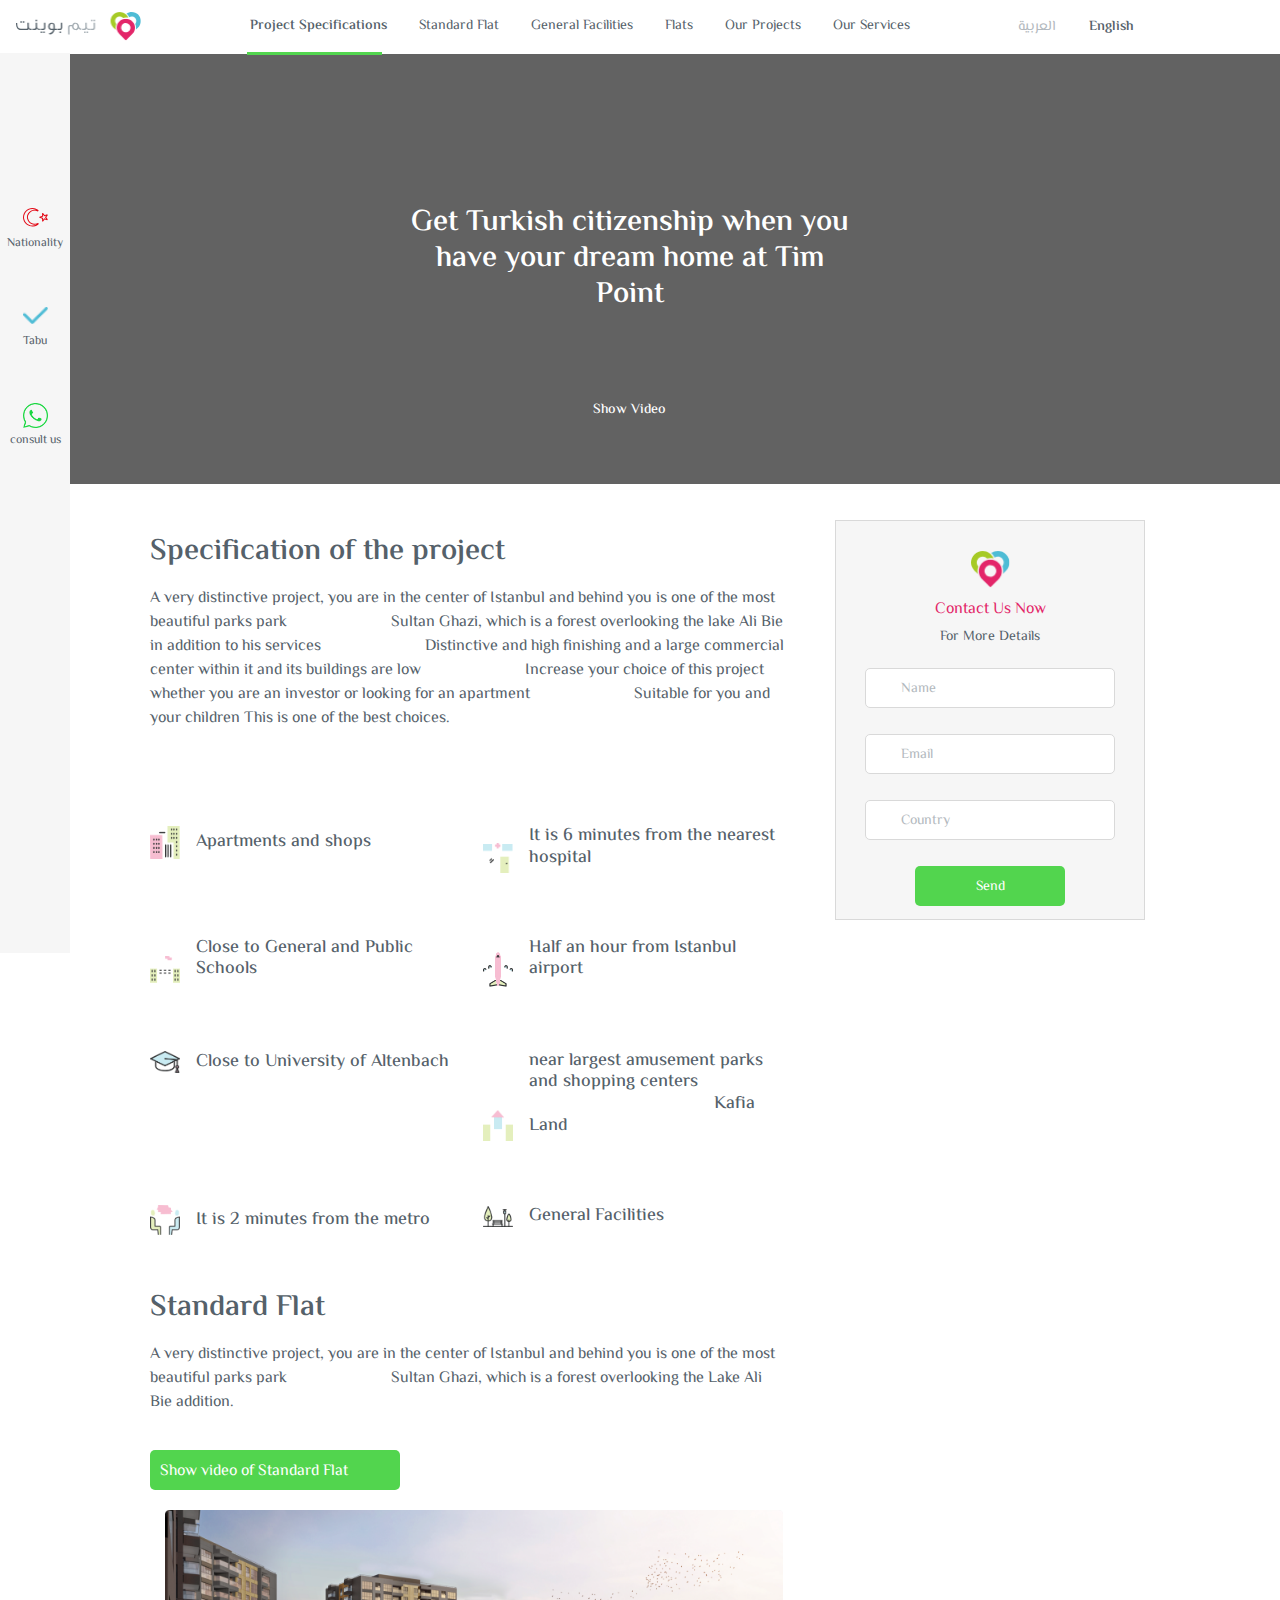
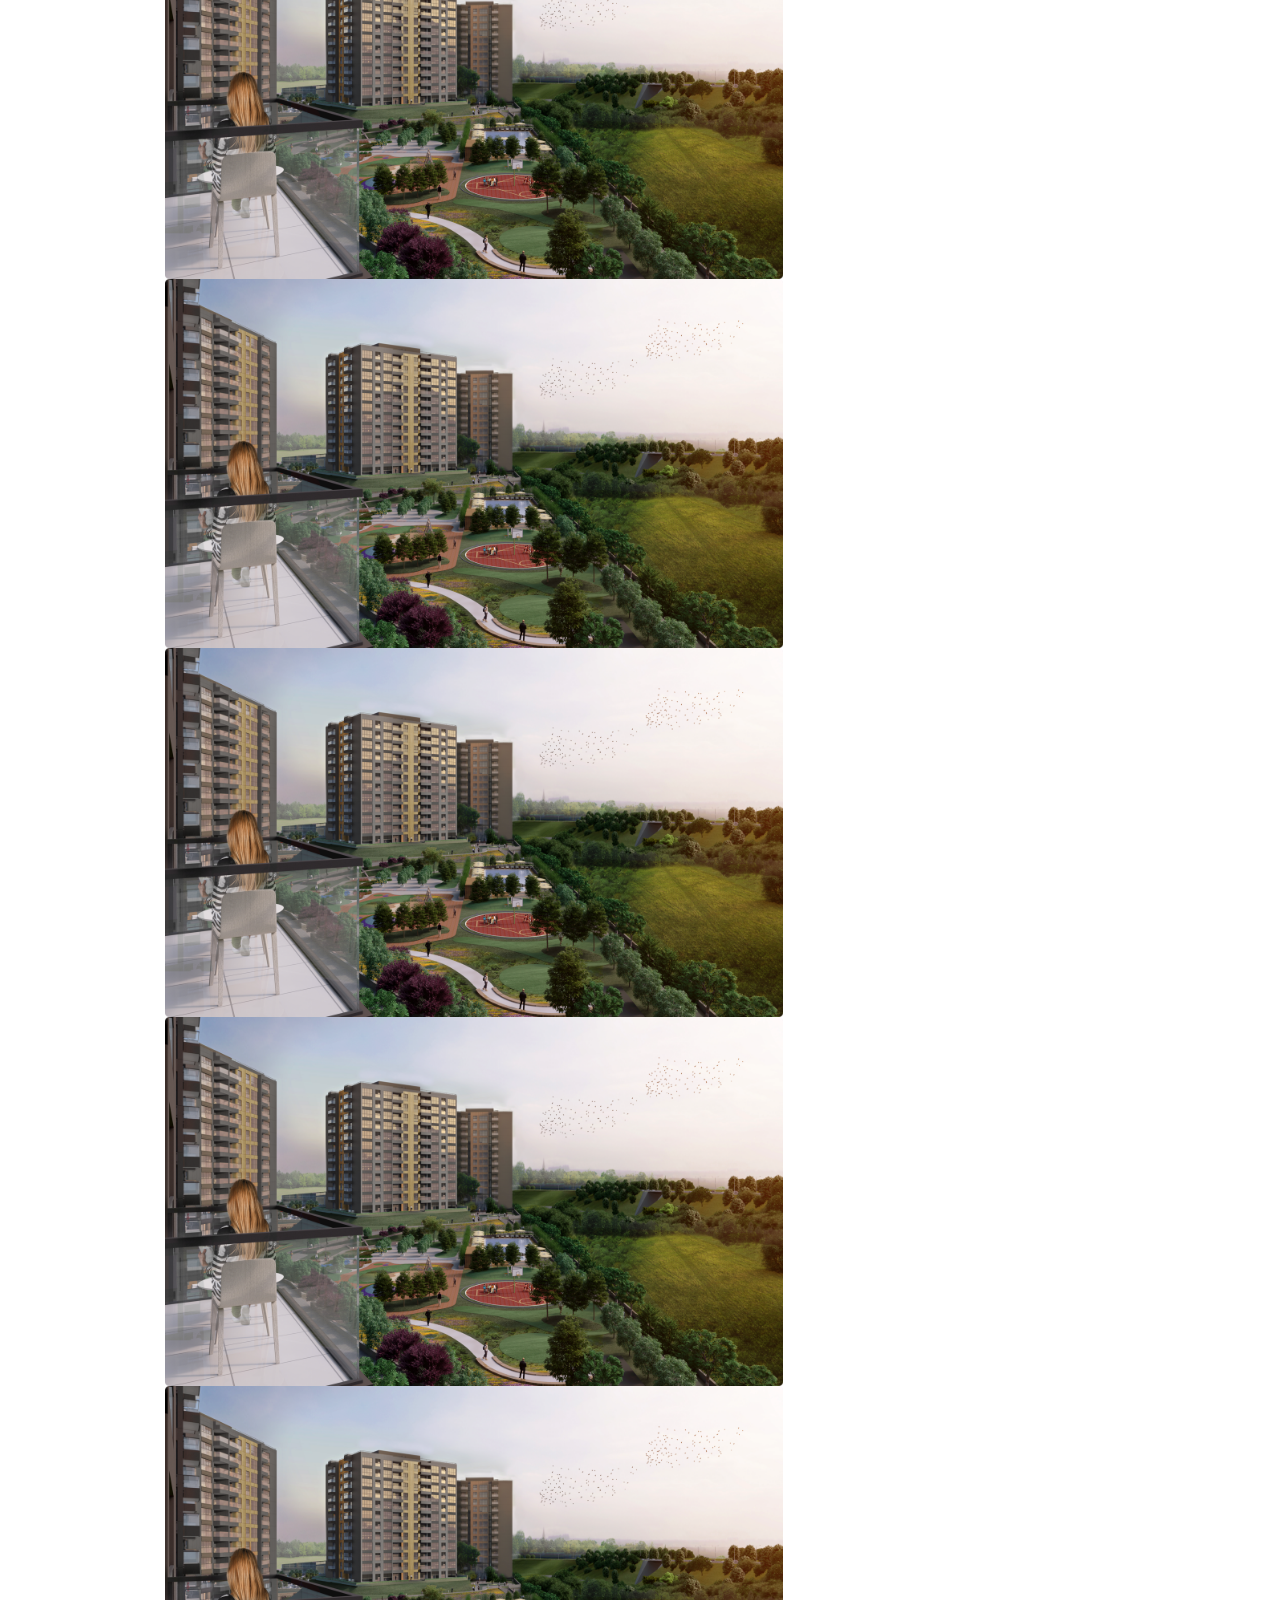
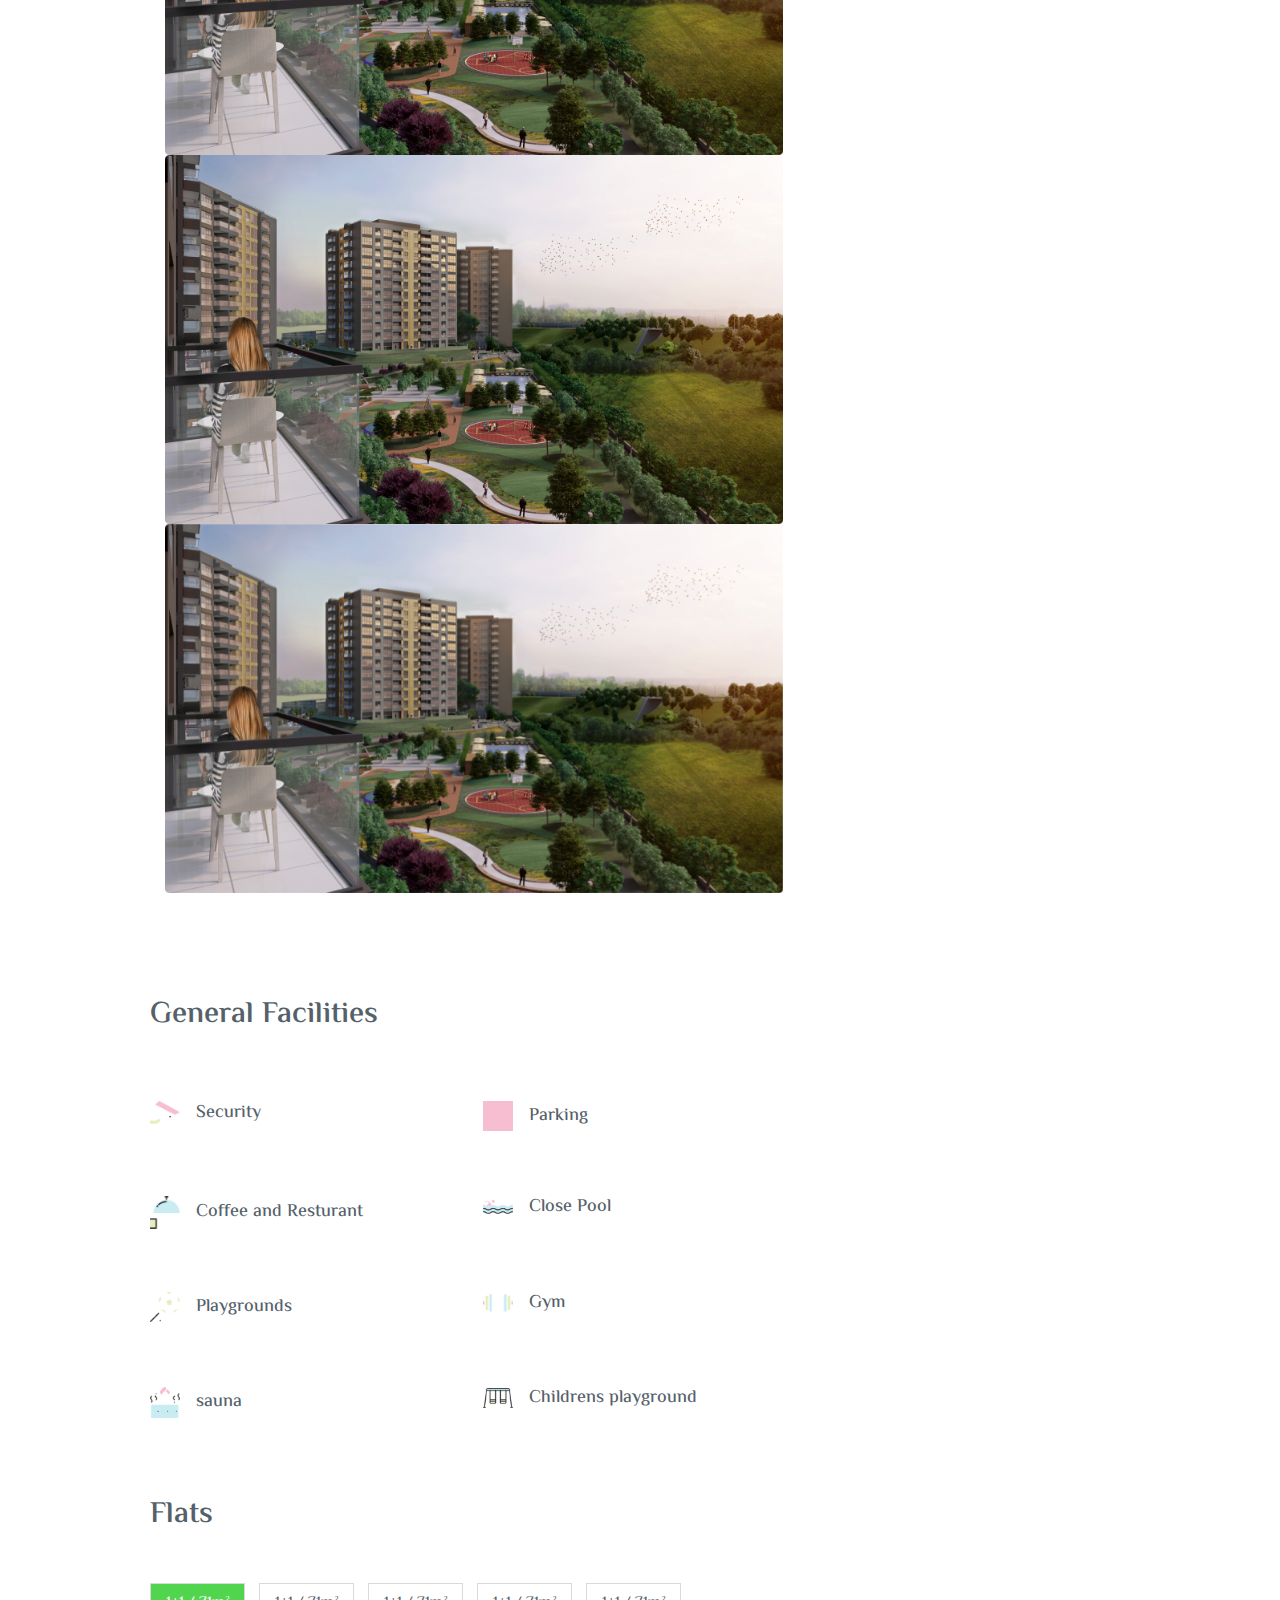
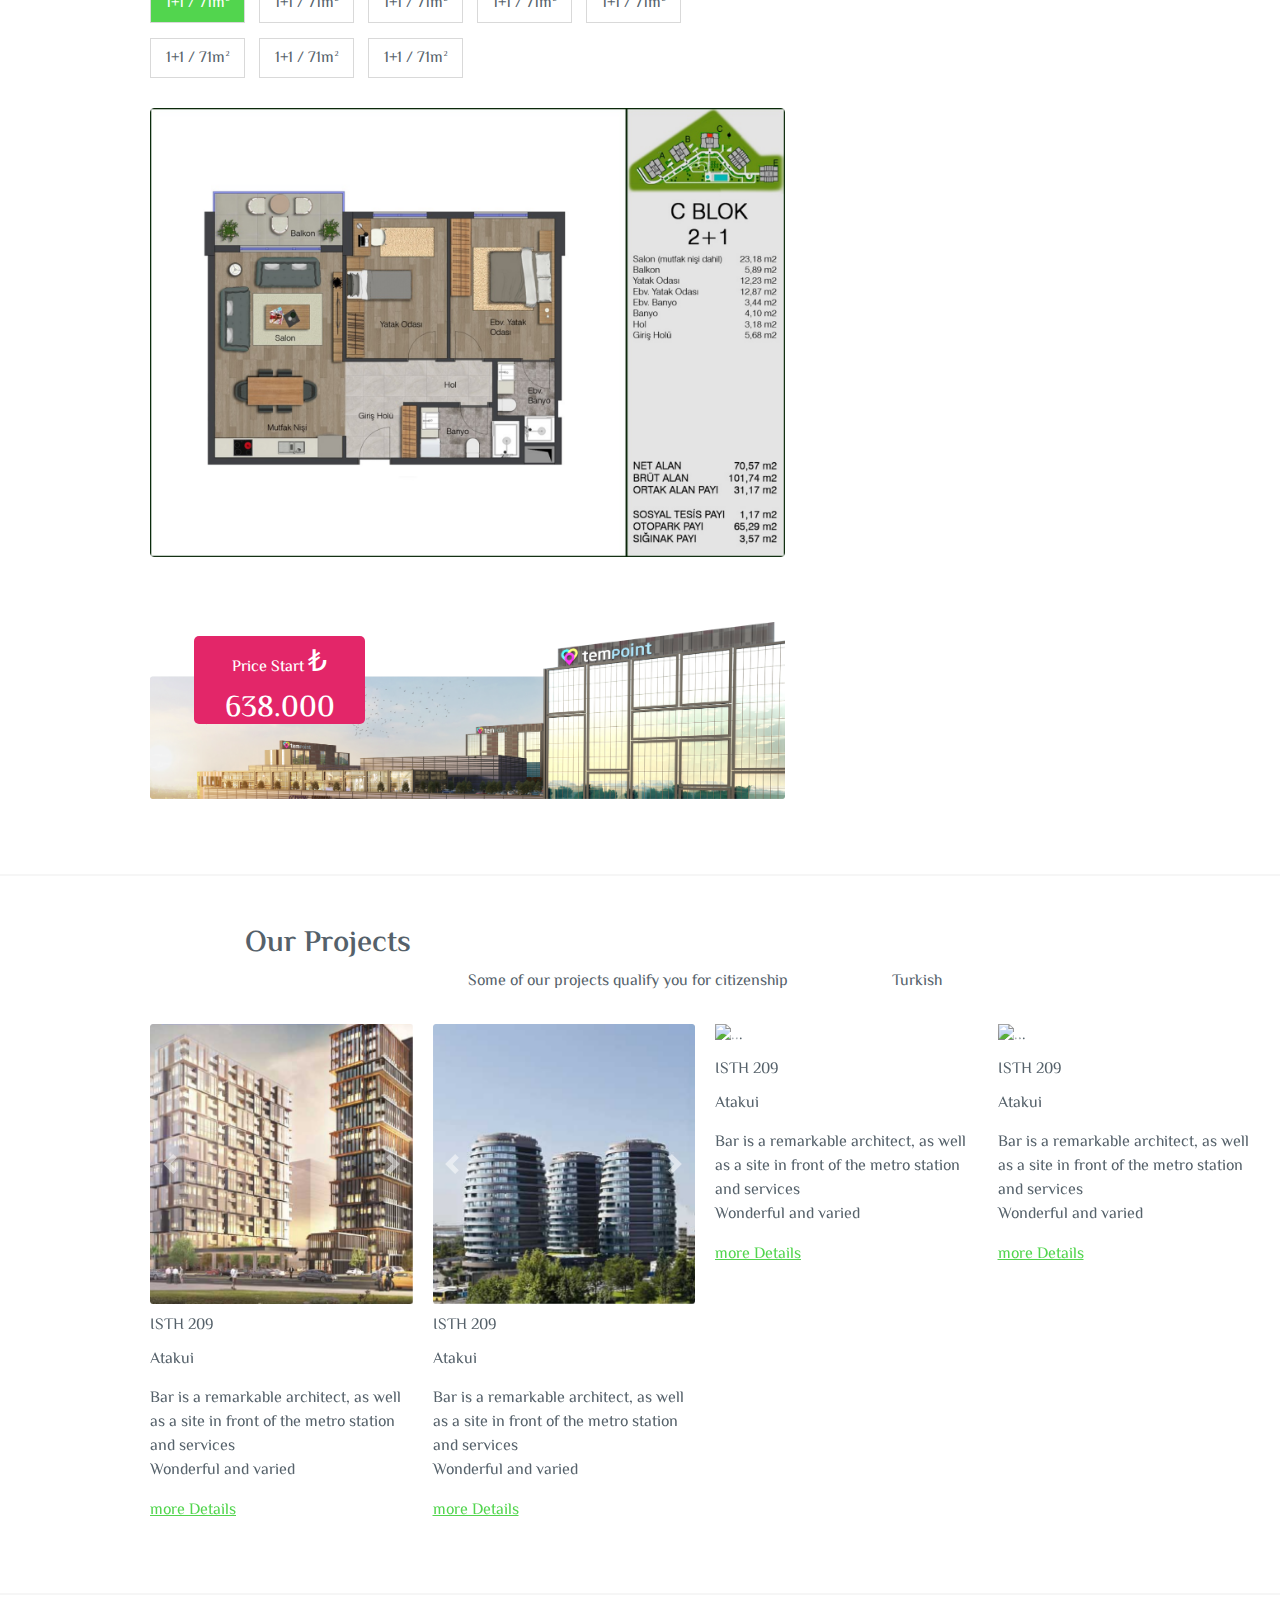
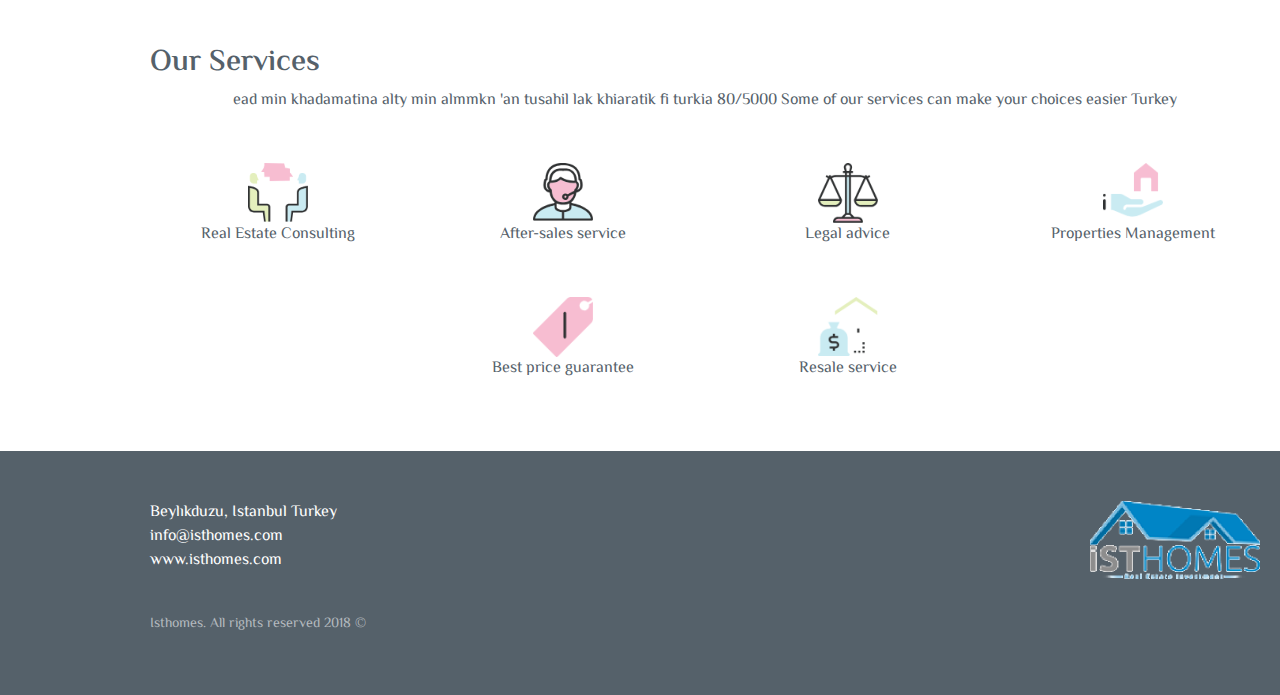
==== commit 66f4e6b5: "fff" ====
--- a/index2.html
+++ b/index2.html
@@ -858,9 +858,8 @@
 
     <script src="asset/js/jquery.min.js"></script>
     <script>
-            if ($('body').width() < 500) {
-                    $('.fotorama').removeAttr('data-nav', '');
-            }
+           $(".mobileContact").css("display","none") 
+
     </script>
     <script src="http://cdnjs.cloudflare.com/ajax/libs/fotorama/4.6.4/fotorama.js"></script> <!-- 16 KB -->
     <script src="asset/js/popper.min.js"></script>
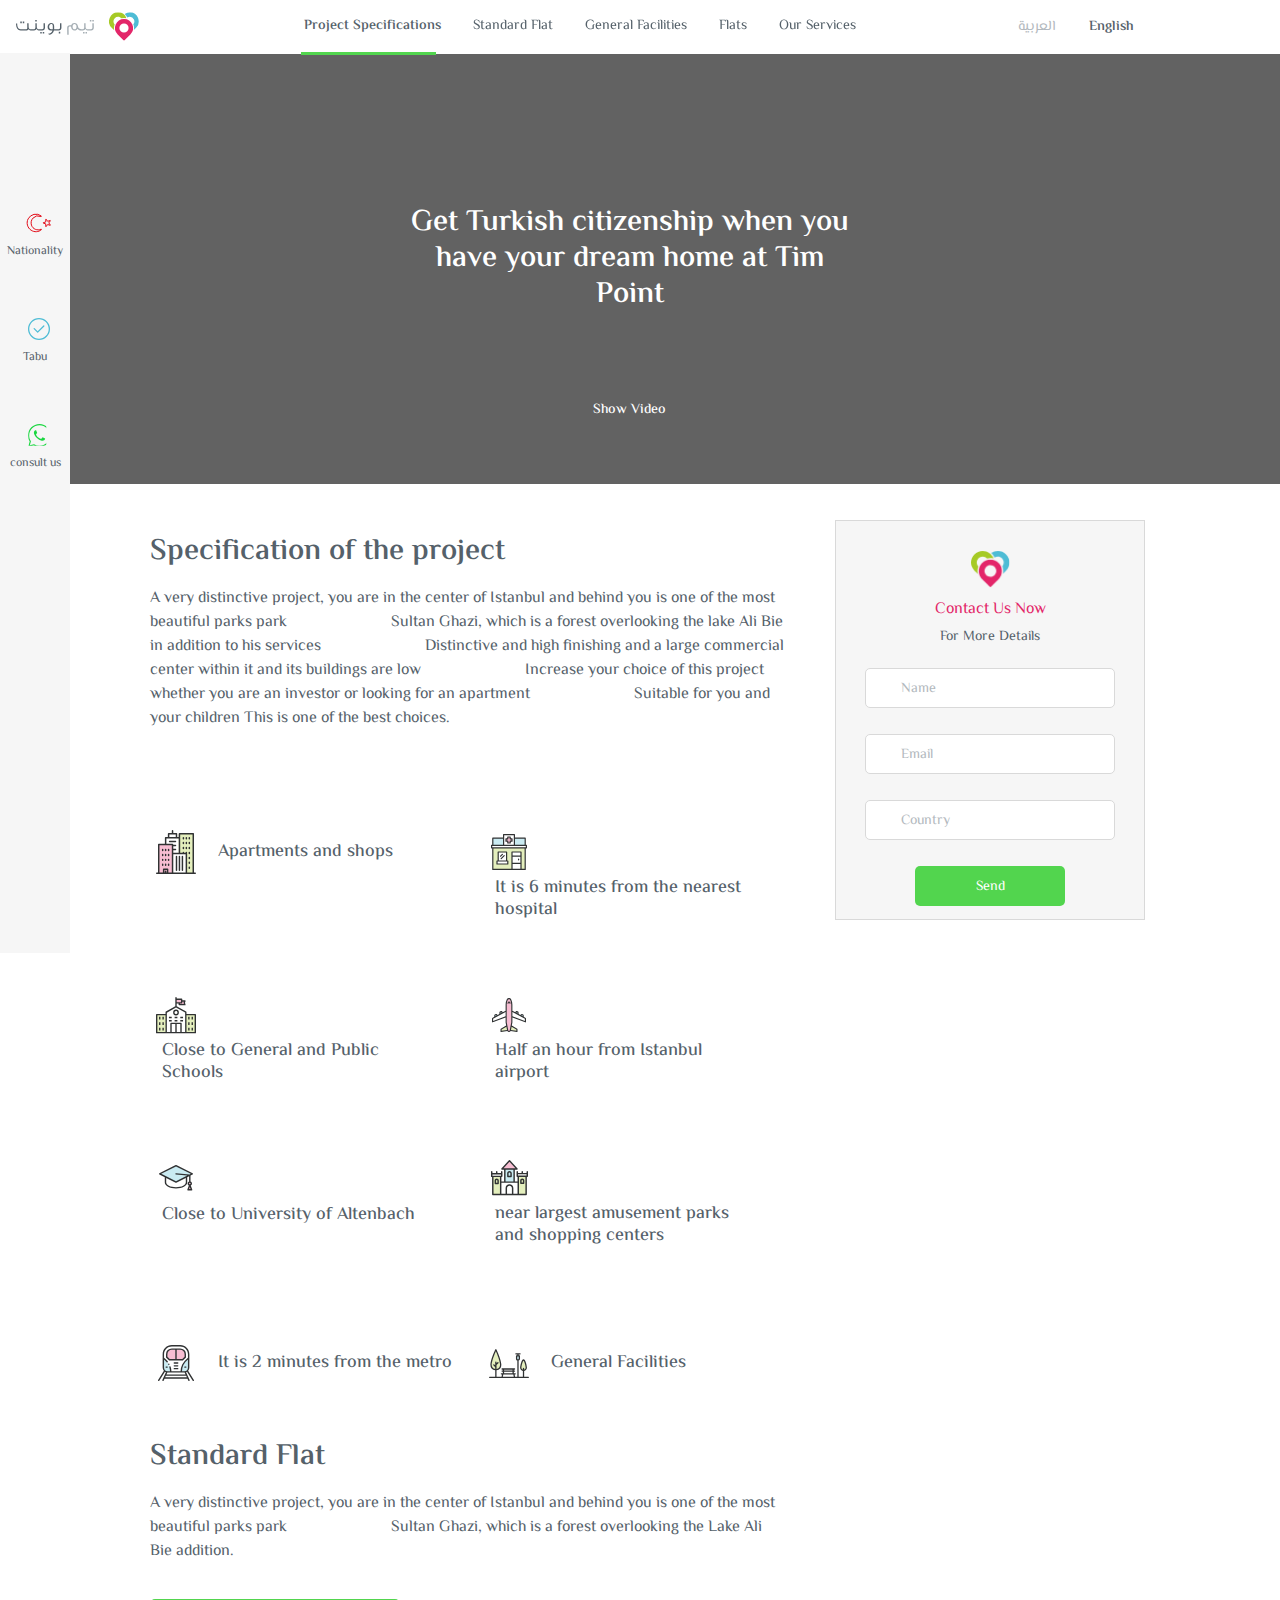
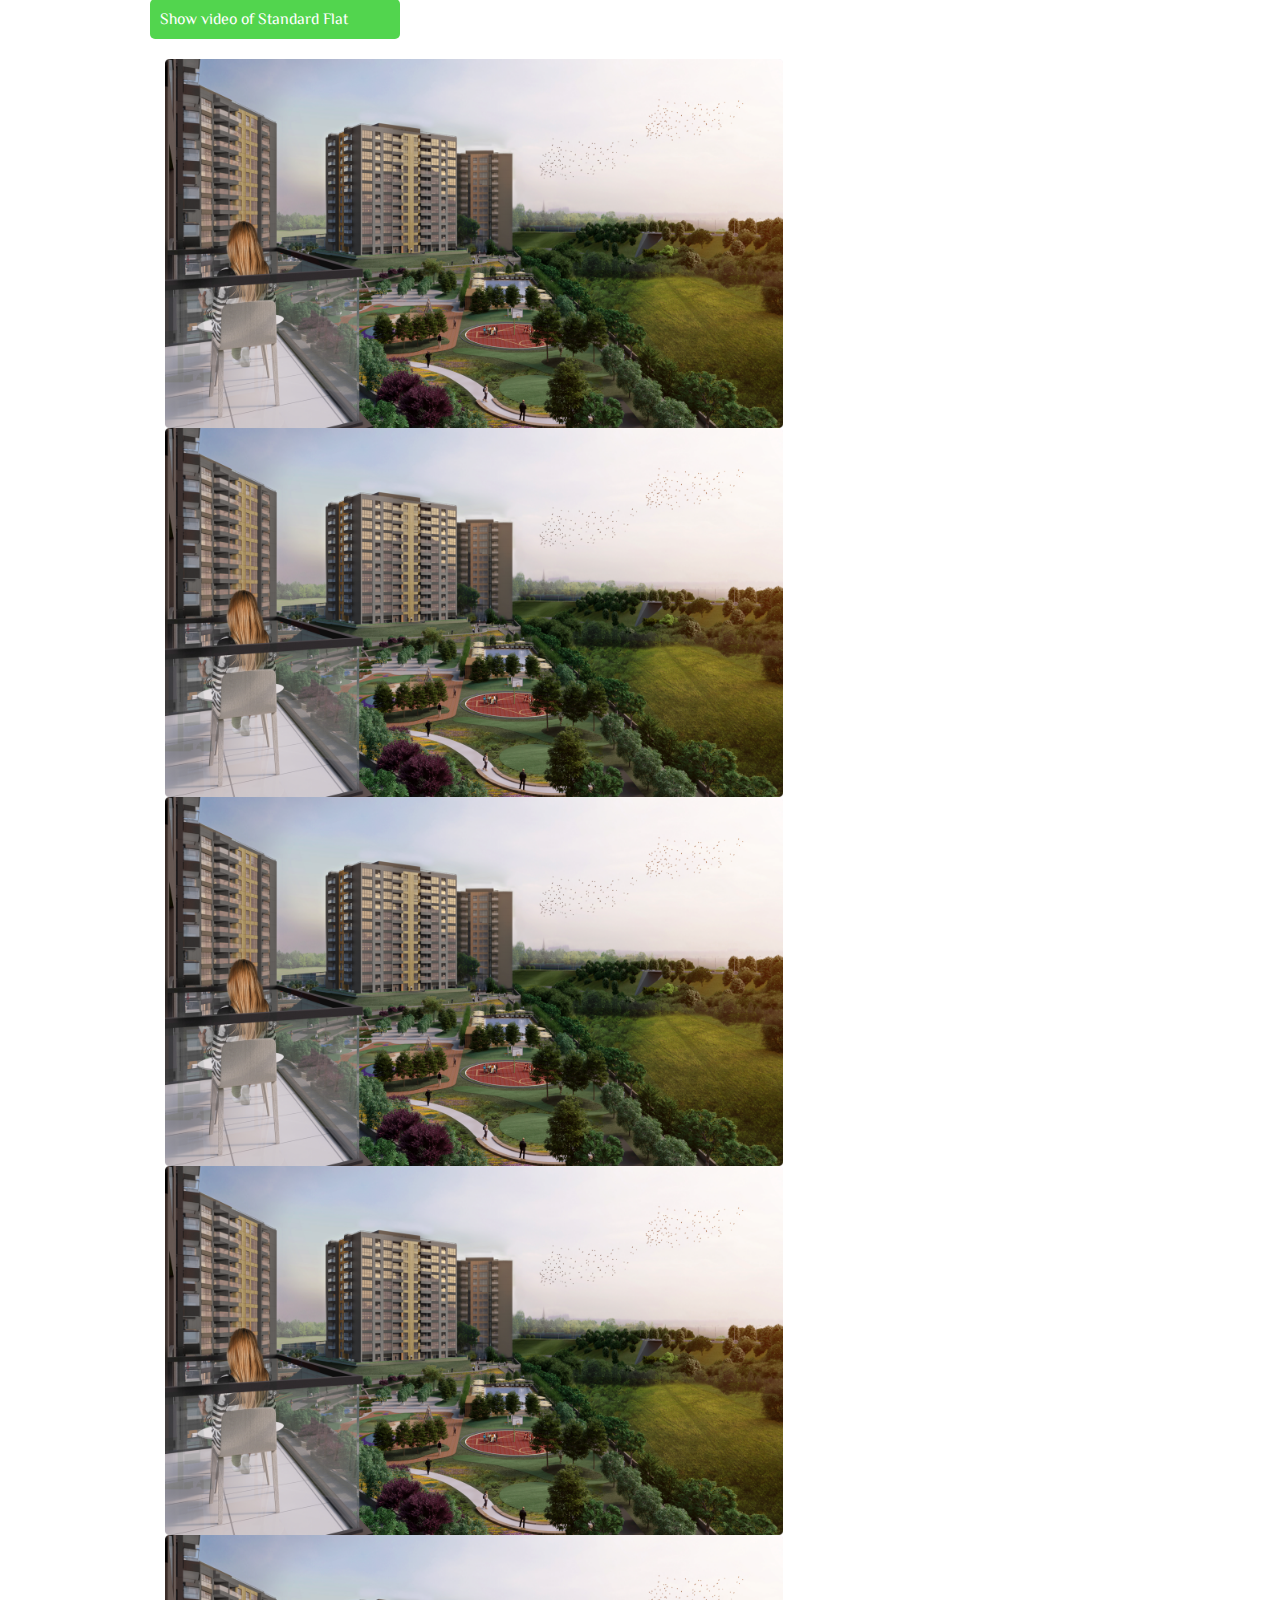
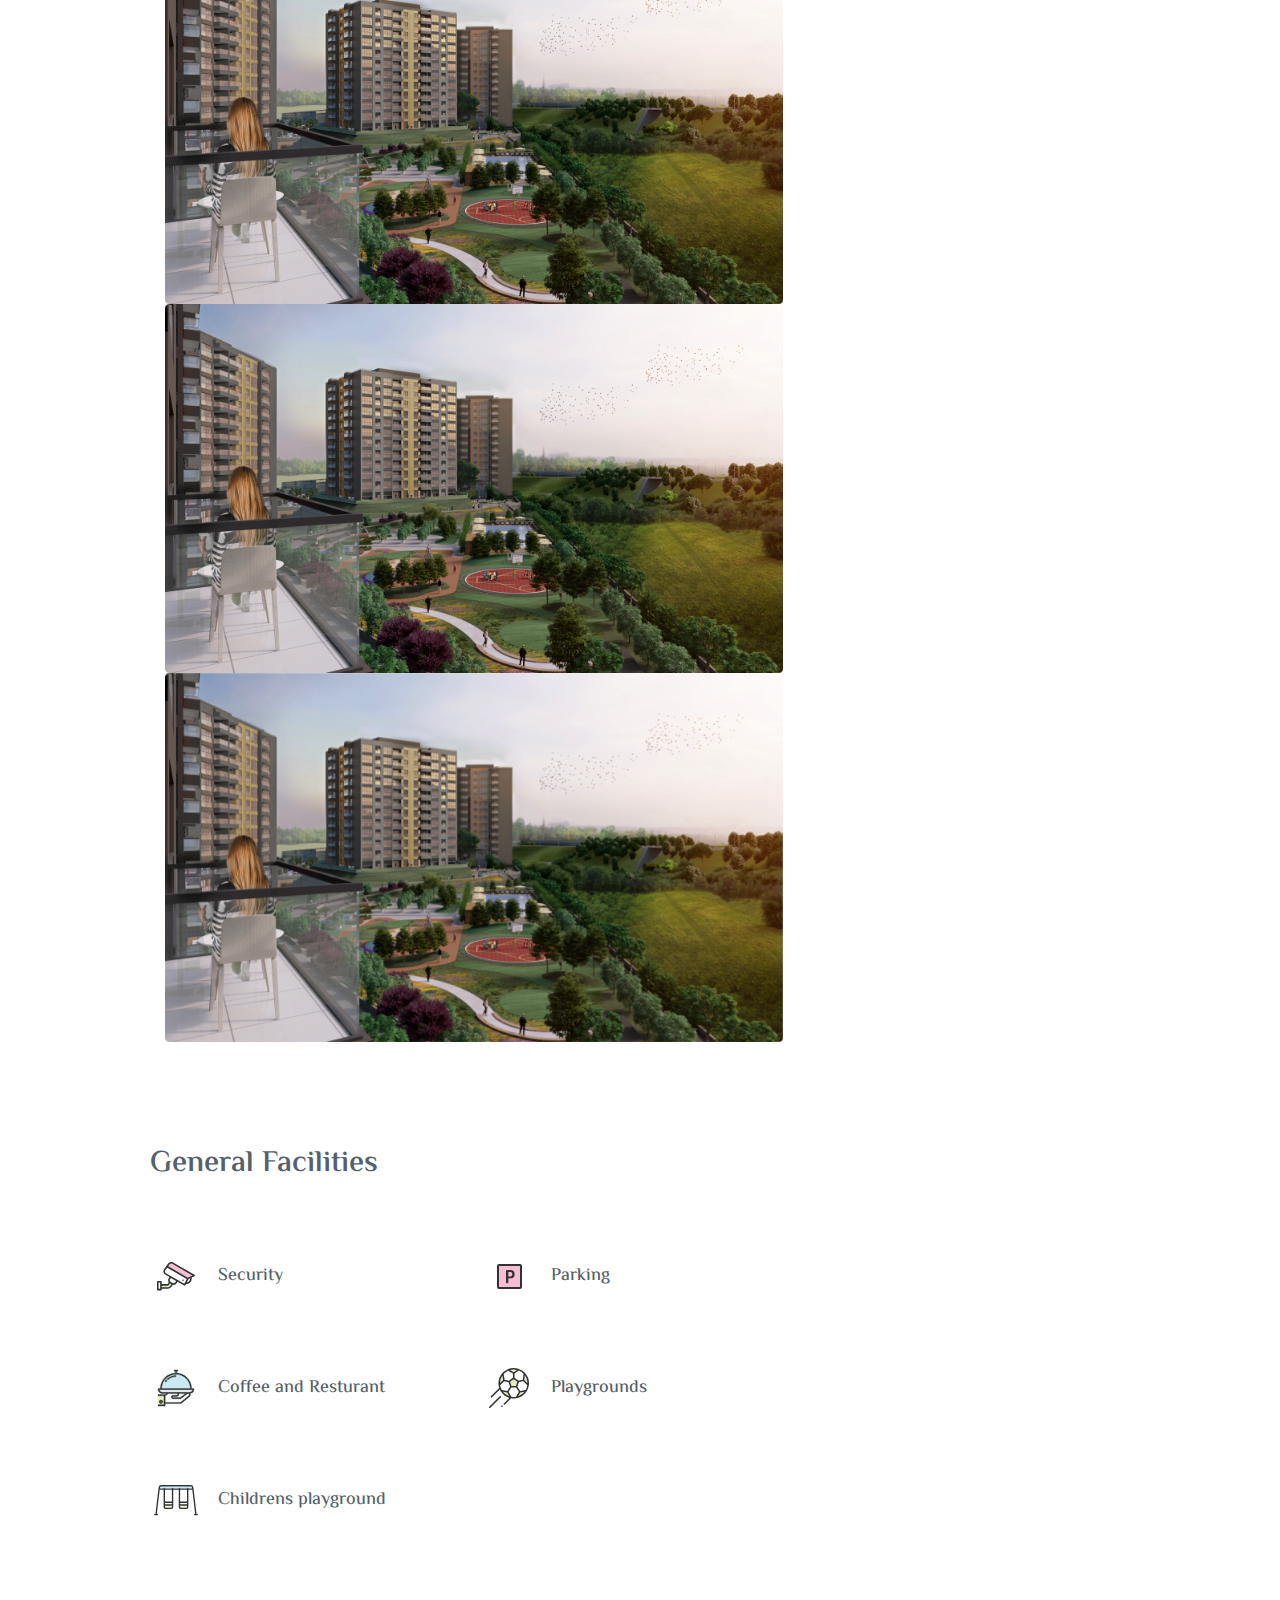
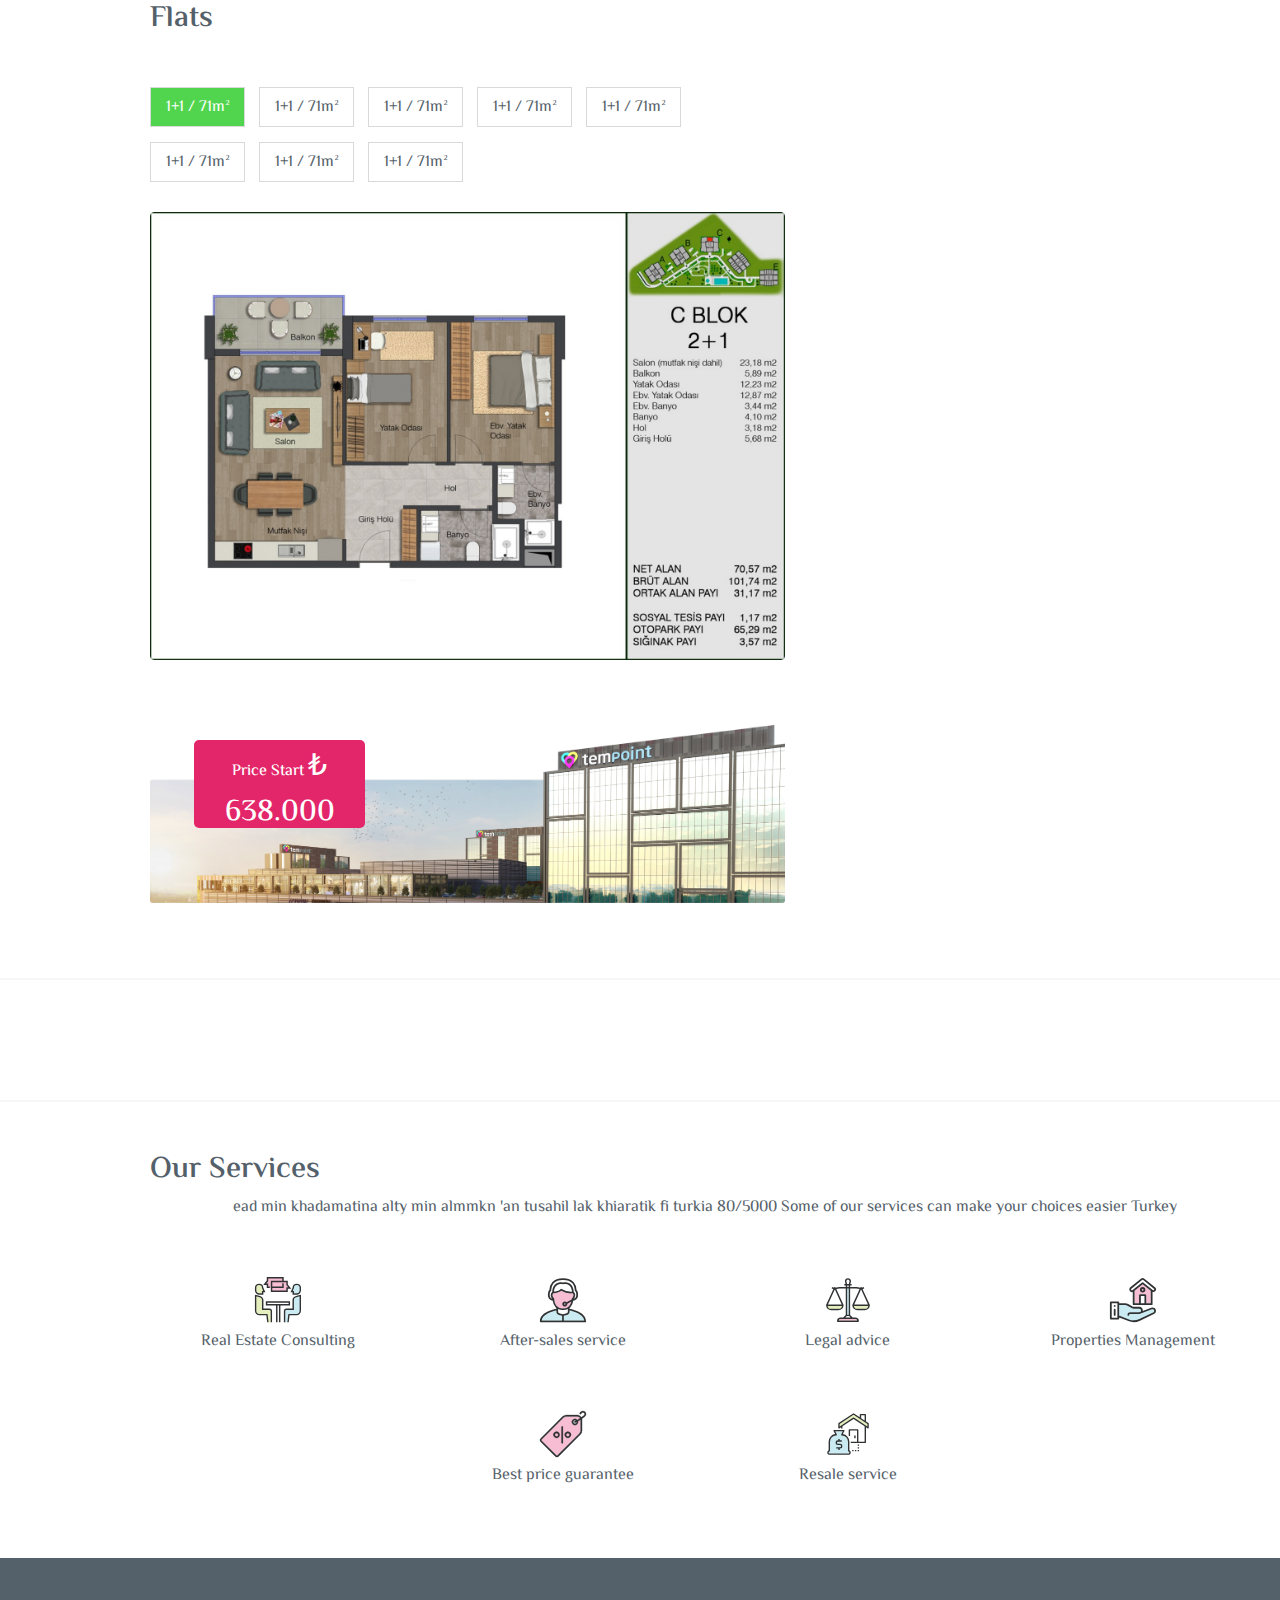
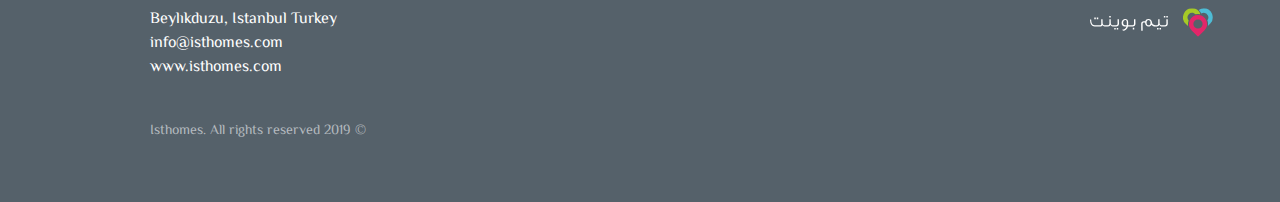
==== commit 275f42ba: "m" ====
--- a/index2.html
+++ b/index2.html
@@ -31,8 +31,37 @@
         <nav class="navbar clearfix fixed-top navbar-expand-lg bg-white scrolling-navbar top-nav-collapse">
 
             <div class="logo">
-                <img src="asset/img/logo.png" alt="">
-
+                <svg xmlns="http://www.w3.org/2000/svg" xmlns:xlink="http://www.w3.org/1999/xlink" width="123" height="29" viewBox="0 0 123 29">
+								<defs>
+									<path id="a" d="M.21.045h18.037v21.773H.209z"></path>
+									<path id="c" d="M0 .224h17.492V18.24H0z"></path>
+									<path id="e" d="M.042.224h14.08v17.701H.041z"></path>
+								</defs>
+								<g fill="none" fill-rule="evenodd">
+									<g transform="translate(98.795 6.935)">
+										<mask id="b" fill="#fff">
+											<use xlink:href="#a"></use>
+										</mask>
+										<path fill="#E32669" d="M9.228 13.638a4.575 4.575 0 1 1 0-9.149 4.575 4.575 0 0 1 0 9.15m0-13.594a9.019 9.019 0 0 0-6.335 15.436l.003.006 6.332 6.331 6.332-6.331.002-.005A9.018 9.018 0 0 0 9.228.046" mask="url(#b)"></path>
+									</g>
+									<g transform="translate(93 .117)">
+										<mask id="d" fill="#fff">
+											<use xlink:href="#c"></use>
+										</mask>
+										<path fill="#A6CA26" d="M12.415 6.186a10.02 10.02 0 0 1 5.077-.037A9.022 9.022 0 0 0 9.018.224 9.018 9.018 0 0 0 2.684 15.66l.003.005L5.26 18.24a10.122 10.122 0 0 1-.278-2.357c0-1.255.234-2.456.656-3.565a4.552 4.552 0 0 1-1.194-3.074 4.575 4.575 0 0 1 4.575-4.575c1.35 0 2.559.588 3.396 1.518" mask="url(#d)"></path>
+									</g>
+									<g transform="translate(108.682 .117)">
+										<mask id="f" fill="#fff">
+											<use xlink:href="#e"></use>
+										</mask>
+										<path fill="#4EBCD5" d="M5.103.224a8.966 8.966 0 0 0-5.061 1.56 10 10 0 0 1 2.572 3.631 4.529 4.529 0 0 1 2.489-.747 4.575 4.575 0 0 1 3.549 7.459c.47 1.16.73 2.428.73 3.755 0 .695-.071 1.378-.208 2.043l2.26-2.26.003-.004A9.018 9.018 0 0 0 5.103.225" mask="url(#f)"></path>
+									</g>
+									<g fill-rule="nonzero">
+										<path fill="#A4ADB3" d="M77.819 9.54h-1.49V8h1.49v1.54zm-2.476 0h-1.49V8h1.49v1.54zm2.456 6.32c0 1.6-.966 2.6-2.738 2.6h-2.234v-1.28h2.214c.785 0 1.369-.46 1.369-1.36 0 .18-.02-1.36-.06-4.66h1.388l.06 4.7zm-4.53 2.6h-1.79c-.605 0-1.108-.26-1.53-.76a2.533 2.533 0 0 1-.504-.86c-.382.98-1.409 1.56-2.516 1.62h-2.637v-1.28h2.234c.383 0 .725-.1 1.047-.3.423-.28.624-.64.624-1.1.04.32.04-1.22-.02-4.62h1.389c0 1.28.02 2.54.04 3.8.02.7.222 1.26.624 1.68.342.36.725.54 1.107.54h1.933v1.28zm-2.254 2.96h-1.49v-1.54h1.49v1.54zm-2.456 0h-1.51v-1.54h1.51v1.54zm-3.401-2.96c-1.691 0-2.899-.58-3.644-1.74-.543 1.16-1.51 1.74-2.918 1.74-1.087 0-1.953-.4-2.617-1.18-.604-.76-.906-1.68-.886-2.76h-1.288c-.825 0-1.228.56-1.208 1.66l.08 6.6H51.27l-.101-6.92c-.02-1.74.866-2.62 2.637-2.62h.624c.342.02.624.02.886.02.442-1.52 1.49-2.28 3.14-2.28.906 0 1.67.28 2.294.86.584.54.946 1.2 1.087 2 .182 1.18.504 2.02.967 2.52.503.54 1.288.82 2.355.82v1.28zm-4.65-3.74c0-.84-.222-1.5-.644-1.98-.383-.42-.846-.64-1.39-.64-.543 0-1.006.22-1.348.64-.382.46-.563 1.12-.563 1.98 0 .82.221 1.48.644 1.98.382.42.845.64 1.389.64.563 0 1.026-.22 1.368-.64.363-.46.544-1.12.544-1.98z"></path>
+										<path fill="#55616A" d="M44.062 15.824c0 .15-.02-1.392-.06-4.664h1.389l.06 4.7c0 1.6-.966 2.6-2.737 2.6h-2.235v-1.28h2.215c.784 0 1.367-.459 1.368-1.356zm.202 5.576h-1.49v-1.54h1.49v1.54zm-3.261-2.94h-3.06c-.624 2.48-2.456 4.12-5.012 4.34-.12-.26-.322-.66-.584-1.24 1.007 0 1.892-.28 2.637-.86a4.586 4.586 0 0 0 1.53-2.24h-1.812c-.925 0-1.67-.34-2.254-1.04-.584-.7-.825-1.56-.825-2.54.02-1.3.463-2.28 1.248-2.96.624-.54 1.348-.8 2.154-.8 2.093 0 3.14 1.06 3.14 3.16v2.9h2.838v1.28zm-4.227-1.28v-3.34c0-1.18-.584-1.78-1.61-1.78-.544 0-.987.22-1.37.68-.422.5-.664 1.18-.664 2.04 0 1.34.745 2.4 1.933 2.4h1.71zm-7.79-1.32c0 1.6-.966 2.6-2.738 2.6h-2.637v-1.28h2.617c.785 0 1.369-.46 1.369-1.36 0 .18-.02-1.36-.06-4.66h1.388l.06 4.7zm-.765 5.56h-1.49v-1.54h1.49v1.54zm-2.476 0h-1.49v-1.54h1.49v1.54zM20.753 9.56h-1.51V8.02h1.51v1.54zm3.704 8.9h-1.792c-.604 0-1.107-.26-1.53-.76a2.533 2.533 0 0 1-.503-.86c-.382.98-1.409 1.56-2.516 1.62H15.48v-1.28h2.255c.382 0 .724-.1 1.046-.3.403-.28.604-.64.604-1.1.04.32.04-1.22-.02-4.62h1.389c0 1.28.02 2.54.04 3.8.02.7.222 1.26.624 1.68.342.36.725.54 1.107.54h1.933v1.28zm-16.204-7.3h-1.49V9.62h1.49v1.54zm-2.456 0h-1.51V9.62h1.51v1.54zm10.528 7.3h-1.792c-.886 0-1.55-.48-1.972-1.44-.222.96-.806 1.44-1.752 1.44H4.65c-1.55 0-2.717-.62-3.502-1.86C.483 15.58.121 14.24.06 12.58L0 11.4h1.188l.06 1.18c.06 1.76.543 3.04 1.409 3.82.584.52 1.248.78 1.993.78h5.817c.544 0 .805-.38.805-1.12 0-.44-.02-2.08-.08-4.9h1.389l.08 3.8c.02.7.222 1.26.624 1.68.342.36.705.54 1.107.54h1.933v1.28z"></path>
+									</g>
+								</g>
+							</svg>
             </div>
             <div class="navBtn">
                 <svg xmlns="http://www.w3.org/2000/svg" xmlns:xlink="http://www.w3.org/1999/xlink" width="20px"
@@ -50,8 +79,37 @@
                 <ul class="nav nav-pills">
                     <li class="nav-item mobileLogoItem">
                         <div class="mobilelogo">
-                            <img src="asset/img/logo.png" alt="">
-
+                            <svg xmlns="http://www.w3.org/2000/svg" xmlns:xlink="http://www.w3.org/1999/xlink" width="123" height="29" viewBox="0 0 123 29">
+								<defs>
+									<path id="a" d="M.21.045h18.037v21.773H.209z"></path>
+									<path id="c" d="M0 .224h17.492V18.24H0z"></path>
+									<path id="e" d="M.042.224h14.08v17.701H.041z"></path>
+								</defs>
+								<g fill="none" fill-rule="evenodd">
+									<g transform="translate(98.795 6.935)">
+										<mask id="b" fill="#fff">
+											<use xlink:href="#a"></use>
+										</mask>
+										<path fill="#E32669" d="M9.228 13.638a4.575 4.575 0 1 1 0-9.149 4.575 4.575 0 0 1 0 9.15m0-13.594a9.019 9.019 0 0 0-6.335 15.436l.003.006 6.332 6.331 6.332-6.331.002-.005A9.018 9.018 0 0 0 9.228.046" mask="url(#b)"></path>
+									</g>
+									<g transform="translate(93 .117)">
+										<mask id="d" fill="#fff">
+											<use xlink:href="#c"></use>
+										</mask>
+										<path fill="#A6CA26" d="M12.415 6.186a10.02 10.02 0 0 1 5.077-.037A9.022 9.022 0 0 0 9.018.224 9.018 9.018 0 0 0 2.684 15.66l.003.005L5.26 18.24a10.122 10.122 0 0 1-.278-2.357c0-1.255.234-2.456.656-3.565a4.552 4.552 0 0 1-1.194-3.074 4.575 4.575 0 0 1 4.575-4.575c1.35 0 2.559.588 3.396 1.518" mask="url(#d)"></path>
+									</g>
+									<g transform="translate(108.682 .117)">
+										<mask id="f" fill="#fff">
+											<use xlink:href="#e"></use>
+										</mask>
+										<path fill="#4EBCD5" d="M5.103.224a8.966 8.966 0 0 0-5.061 1.56 10 10 0 0 1 2.572 3.631 4.529 4.529 0 0 1 2.489-.747 4.575 4.575 0 0 1 3.549 7.459c.47 1.16.73 2.428.73 3.755 0 .695-.071 1.378-.208 2.043l2.26-2.26.003-.004A9.018 9.018 0 0 0 5.103.225" mask="url(#f)"></path>
+									</g>
+									<g fill-rule="nonzero">
+										<path fill="#A4ADB3" d="M77.819 9.54h-1.49V8h1.49v1.54zm-2.476 0h-1.49V8h1.49v1.54zm2.456 6.32c0 1.6-.966 2.6-2.738 2.6h-2.234v-1.28h2.214c.785 0 1.369-.46 1.369-1.36 0 .18-.02-1.36-.06-4.66h1.388l.06 4.7zm-4.53 2.6h-1.79c-.605 0-1.108-.26-1.53-.76a2.533 2.533 0 0 1-.504-.86c-.382.98-1.409 1.56-2.516 1.62h-2.637v-1.28h2.234c.383 0 .725-.1 1.047-.3.423-.28.624-.64.624-1.1.04.32.04-1.22-.02-4.62h1.389c0 1.28.02 2.54.04 3.8.02.7.222 1.26.624 1.68.342.36.725.54 1.107.54h1.933v1.28zm-2.254 2.96h-1.49v-1.54h1.49v1.54zm-2.456 0h-1.51v-1.54h1.51v1.54zm-3.401-2.96c-1.691 0-2.899-.58-3.644-1.74-.543 1.16-1.51 1.74-2.918 1.74-1.087 0-1.953-.4-2.617-1.18-.604-.76-.906-1.68-.886-2.76h-1.288c-.825 0-1.228.56-1.208 1.66l.08 6.6H51.27l-.101-6.92c-.02-1.74.866-2.62 2.637-2.62h.624c.342.02.624.02.886.02.442-1.52 1.49-2.28 3.14-2.28.906 0 1.67.28 2.294.86.584.54.946 1.2 1.087 2 .182 1.18.504 2.02.967 2.52.503.54 1.288.82 2.355.82v1.28zm-4.65-3.74c0-.84-.222-1.5-.644-1.98-.383-.42-.846-.64-1.39-.64-.543 0-1.006.22-1.348.64-.382.46-.563 1.12-.563 1.98 0 .82.221 1.48.644 1.98.382.42.845.64 1.389.64.563 0 1.026-.22 1.368-.64.363-.46.544-1.12.544-1.98z"></path>
+										<path fill="#55616A" d="M44.062 15.824c0 .15-.02-1.392-.06-4.664h1.389l.06 4.7c0 1.6-.966 2.6-2.737 2.6h-2.235v-1.28h2.215c.784 0 1.367-.459 1.368-1.356zm.202 5.576h-1.49v-1.54h1.49v1.54zm-3.261-2.94h-3.06c-.624 2.48-2.456 4.12-5.012 4.34-.12-.26-.322-.66-.584-1.24 1.007 0 1.892-.28 2.637-.86a4.586 4.586 0 0 0 1.53-2.24h-1.812c-.925 0-1.67-.34-2.254-1.04-.584-.7-.825-1.56-.825-2.54.02-1.3.463-2.28 1.248-2.96.624-.54 1.348-.8 2.154-.8 2.093 0 3.14 1.06 3.14 3.16v2.9h2.838v1.28zm-4.227-1.28v-3.34c0-1.18-.584-1.78-1.61-1.78-.544 0-.987.22-1.37.68-.422.5-.664 1.18-.664 2.04 0 1.34.745 2.4 1.933 2.4h1.71zm-7.79-1.32c0 1.6-.966 2.6-2.738 2.6h-2.637v-1.28h2.617c.785 0 1.369-.46 1.369-1.36 0 .18-.02-1.36-.06-4.66h1.388l.06 4.7zm-.765 5.56h-1.49v-1.54h1.49v1.54zm-2.476 0h-1.49v-1.54h1.49v1.54zM20.753 9.56h-1.51V8.02h1.51v1.54zm3.704 8.9h-1.792c-.604 0-1.107-.26-1.53-.76a2.533 2.533 0 0 1-.503-.86c-.382.98-1.409 1.56-2.516 1.62H15.48v-1.28h2.255c.382 0 .724-.1 1.046-.3.403-.28.604-.64.604-1.1.04.32.04-1.22-.02-4.62h1.389c0 1.28.02 2.54.04 3.8.02.7.222 1.26.624 1.68.342.36.725.54 1.107.54h1.933v1.28zm-16.204-7.3h-1.49V9.62h1.49v1.54zm-2.456 0h-1.51V9.62h1.51v1.54zm10.528 7.3h-1.792c-.886 0-1.55-.48-1.972-1.44-.222.96-.806 1.44-1.752 1.44H4.65c-1.55 0-2.717-.62-3.502-1.86C.483 15.58.121 14.24.06 12.58L0 11.4h1.188l.06 1.18c.06 1.76.543 3.04 1.409 3.82.584.52 1.248.78 1.993.78h5.817c.544 0 .805-.38.805-1.12 0-.44-.02-2.08-.08-4.9h1.389l.08 3.8c.02.7.222 1.26.624 1.68.342.36.705.54 1.107.54h1.933v1.28z"></path>
+									</g>
+								</g>
+							</svg>
                         </div>
                     </li>
                     <div class="close"><i class="fas fa-times"></i></div>
@@ -71,9 +129,6 @@
                         <a class="nav-link flatSpace " href="#">Flats</a>
                     </li>
                     <li class="nav-item ">
-                        <a class="nav-link ourProjectLink" href="#">Our Projects</a>
-                    </li>
-                    <li class="nav-item ">
                         <a class="nav-link ourServicesLink " href="#">Our Services</a>
                     </li>
                     <li class="nav-item ">
@@ -113,17 +168,21 @@
             <li>
                 <a class="sideItem national" href=" javascript:;">
                     <div class="sideImg">
-                        <img src="asset/img/turkey.png" alt="">
-
+                        <svg xmlns="http://www.w3.org/2000/svg" width="32" height="32" viewBox="0 0 32 32">
+							<g fill="none" fill-rule="evenodd" stroke="#E30A17">
+								<path d="M17.913 9.5a7.004 7.004 0 0 0-7.842 1.532c-1.811 1.857-2.426 4.62-1.616 7.084 1.354 4.122 5.968 5.774 9.616 4.092.327-.152.606.296.327.524-2.884 2.351-6.962 2.652-10.231.541-3.771-2.436-5.11-7.416-3.03-11.394a8.754 8.754 0 0 1 13.095-2.913c.298.229.026.685-.319.534zM20.275 15.746l2.512-.816v-2.633c0-.172.22-.244.321-.105l1.548 2.13 2.495-.81a.18.18 0 0 1 .202.278l-1.542 2.123 1.54 2.12a.181.181 0 0 1-.202.28l-2.493-.81-1.538 2.117a.183.183 0 0 1-.331-.108v-2.617l-2.512-.816a.175.175 0 0 1 0-.333z"></path>
+							</g>
+						</svg>
                     </div>
                     <span>Nationality</span>
                 </a>
             </li>
             <li>
-                <a class="sideItem" href="#">
+                <a class="sideItem tabo" href="#">
                     <div class="sideImg">
-                        <img src="asset/img/tabo.png" alt="">
-
+                        <svg xmlns="http://www.w3.org/2000/svg" width="32" height="32" viewBox="0 0 32 32">
+							<path fill="#4EBCD5" fill-rule="nonzero" d="M23.778 8.222A10.928 10.928 0 0 1 27 16c0 2.938-1.144 5.7-3.222 7.778A10.928 10.928 0 0 1 16 27c-2.938 0-5.7-1.144-7.778-3.222A10.928 10.928 0 0 1 5 16c0-2.938 1.144-5.7 3.222-7.778A10.928 10.928 0 0 1 16 5c2.938 0 5.7 1.144 7.778 3.222zM16 25.71c5.355 0 9.71-4.356 9.71-9.711S21.356 6.29 16 6.29 6.29 10.644 6.29 16s4.355 9.71 9.71 9.71zm5.255-13.24a.645.645 0 0 1 0 .911l-6.147 6.147a.643.643 0 0 1-.912 0l-3.451-3.451a.645.645 0 1 1 .911-.912l2.996 2.996 5.692-5.691a.645.645 0 0 1 .911 0z"></path>
+						</svg>
                     </div>
                     <span>Tabu</span>
                 </a>
@@ -131,8 +190,17 @@
             <li>
                 <a class="sideItem" href="#">
                     <div class="sideImg">
-                        <img src="asset/img/whatsup.png" alt="">
-
+                        <svg xmlns="http://www.w3.org/2000/svg" xmlns:xlink="http://www.w3.org/1999/xlink" width="32" height="32" viewBox="0 0 32 32">
+							<defs>
+								<path id="a" d="M0 0h23v23H0z"></path>
+							</defs>
+							<g fill="none" fill-rule="evenodd" transform="translate(5 5)">
+								<mask id="b" fill="#fff">
+									<use xlink:href="#a"></use>
+								</mask>
+								<path fill="#1BD741" d="M14.645 16.784c-.305 0-.629-.047-.961-.141-3.846-1.088-5.874-3.854-6.54-4.763-1.011-1.378-1.43-2.754-1.178-3.876.16-.713.71-1.276 1.024-1.548a.512.512 0 0 1 .363-.124l.76.041 1.115 2.61-.972 1.124a.718.718 0 0 0-.093.804c1.365 2.628 3.856 3.67 4.587 3.928a.716.716 0 0 0 .807-.24l1.015-1.316 2.58 1.19-.12.558a2.084 2.084 0 0 1-.9 1.317c-.452.29-.953.436-1.487.436zM6.127 20.32a10.306 10.306 0 0 0 5.373 1.506c5.694 0 10.326-4.632 10.326-10.326 0-5.694-4.632-10.327-10.326-10.327-5.694 0-10.327 4.633-10.327 10.327 0 1.984.564 3.91 1.631 5.572l.143.222-1.112 3.947 4.08-1.05.212.13zM11.5 23c-1.969 0-3.913-.507-5.622-1.466l-.149-.084-5.576 1.436 1.522-5.404-.092-.156A11.491 11.491 0 0 1 0 11.5C0 5.159 5.159 0 11.5 0 17.84 0 23 5.159 23 11.5 23 17.84 17.84 23 11.5 23z" mask="url(#b)"></path>
+							</g>
+						</svg>
                     </div>
                     <span>consult us</span>
                 </a>
@@ -146,17 +214,21 @@
             <li>
                 <a class="sideItem national" href="javascript:;">
                     <div class="sideImg">
-                        <img src="asset/img/turkey.png" alt="">
-
+                        <svg xmlns="http://www.w3.org/2000/svg" width="32" height="32" viewBox="0 0 32 32">
+							<g fill="none" fill-rule="evenodd" stroke="#E30A17">
+								<path d="M17.913 9.5a7.004 7.004 0 0 0-7.842 1.532c-1.811 1.857-2.426 4.62-1.616 7.084 1.354 4.122 5.968 5.774 9.616 4.092.327-.152.606.296.327.524-2.884 2.351-6.962 2.652-10.231.541-3.771-2.436-5.11-7.416-3.03-11.394a8.754 8.754 0 0 1 13.095-2.913c.298.229.026.685-.319.534zM20.275 15.746l2.512-.816v-2.633c0-.172.22-.244.321-.105l1.548 2.13 2.495-.81a.18.18 0 0 1 .202.278l-1.542 2.123 1.54 2.12a.181.181 0 0 1-.202.28l-2.493-.81-1.538 2.117a.183.183 0 0 1-.331-.108v-2.617l-2.512-.816a.175.175 0 0 1 0-.333z"></path>
+							</g>
+						</svg>
                     </div>
                     <span>Nationality</span>
                 </a>
             </li>
             <li>
-                <a class="sideItem" href="#">
+                <a class="sideItem tabo" href="#">
                     <div class="sideImg">
-                        <img src="asset/img/tabo.png" alt="">
-
+                          <svg xmlns="http://www.w3.org/2000/svg" width="32" height="32" viewBox="0 0 32 32">
+							<path fill="#4EBCD5" fill-rule="nonzero" d="M23.778 8.222A10.928 10.928 0 0 1 27 16c0 2.938-1.144 5.7-3.222 7.778A10.928 10.928 0 0 1 16 27c-2.938 0-5.7-1.144-7.778-3.222A10.928 10.928 0 0 1 5 16c0-2.938 1.144-5.7 3.222-7.778A10.928 10.928 0 0 1 16 5c2.938 0 5.7 1.144 7.778 3.222zM16 25.71c5.355 0 9.71-4.356 9.71-9.711S21.356 6.29 16 6.29 6.29 10.644 6.29 16s4.355 9.71 9.71 9.71zm5.255-13.24a.645.645 0 0 1 0 .911l-6.147 6.147a.643.643 0 0 1-.912 0l-3.451-3.451a.645.645 0 1 1 .911-.912l2.996 2.996 5.692-5.691a.645.645 0 0 1 .911 0z"></path>
+						</svg>
                     </div>
                     <span>Tabu</span>
                 </a>
@@ -164,8 +236,17 @@
             <li>
                 <a class="sideItem" href="#">
                     <div class="sideImg">
-                        <img src="asset/img/whatsup.png" alt="">
-
+                      <svg xmlns="http://www.w3.org/2000/svg" xmlns:xlink="http://www.w3.org/1999/xlink" width="32" height="32" viewBox="0 0 32 32">
+							<defs>
+								<path id="a" d="M0 0h23v23H0z"></path>
+							</defs>
+							<g fill="none" fill-rule="evenodd" transform="translate(5 5)">
+								<mask id="b" fill="#fff">
+									<use xlink:href="#a"></use>
+								</mask>
+								<path fill="#1BD741" d="M14.645 16.784c-.305 0-.629-.047-.961-.141-3.846-1.088-5.874-3.854-6.54-4.763-1.011-1.378-1.43-2.754-1.178-3.876.16-.713.71-1.276 1.024-1.548a.512.512 0 0 1 .363-.124l.76.041 1.115 2.61-.972 1.124a.718.718 0 0 0-.093.804c1.365 2.628 3.856 3.67 4.587 3.928a.716.716 0 0 0 .807-.24l1.015-1.316 2.58 1.19-.12.558a2.084 2.084 0 0 1-.9 1.317c-.452.29-.953.436-1.487.436zM6.127 20.32a10.306 10.306 0 0 0 5.373 1.506c5.694 0 10.326-4.632 10.326-10.326 0-5.694-4.632-10.327-10.326-10.327-5.694 0-10.327 4.633-10.327 10.327 0 1.984.564 3.91 1.631 5.572l.143.222-1.112 3.947 4.08-1.05.212.13zM11.5 23c-1.969 0-3.913-.507-5.622-1.466l-.149-.084-5.576 1.436 1.522-5.404-.092-.156A11.491 11.491 0 0 1 0 11.5C0 5.159 5.159 0 11.5 0 17.84 0 23 5.159 23 11.5 23 17.84 17.84 23 11.5 23z" mask="url(#b)"></path>
+							</g>
+						</svg>
                     </div>
                     <span>consult us</span>
                 </a>
@@ -225,6 +306,19 @@
 
 
     </div>
+    <div class="sideTabo">
+            <div class="close"><i class="fas fa-times"></i></div>
+
+            <div class="taboImg">
+                    <img src="asset/img/4slider.png">
+            </div>
+            <div class="taboDesc">
+                    <h4>تسليم الطابو خلال 3 أيام عمل + تقارير التقييم المعتمدة من الحكومة مطابقة لسعر الشراء 10%                 
+                    </h4>   
+            </div>
+
+    </div>
+
     <!--headerNav section End-->
 
     <!--Hero Section-->
@@ -274,15 +368,28 @@
                         <div class="col-lg-6 col-md-6 col-12">
                             <div class="projectadv">
                                 <div class="advIcon">
-                                    <img src="asset/img/1.png" alt="">
+                                    <svg xmlns="http://www.w3.org/2000/svg" width="52" height="52" viewBox="0 0 52 52">
+										<g fill="none" fill-rule="evenodd">
+											<path fill="#A6CA26" fill-opacity=".3" d="M28.584 8H43.11v39h-7.05l-.213-19.5-7.263.156z"></path>
+											<path fill="#E32669" fill-opacity=".3" d="M8 18.587h14.367L22.584 47H8.216z"></path>
+											<path fill="#303233" fill-rule="nonzero" d="M45.258 46.468a.74.74 0 1 1 0 1.481H6.74a.74.74 0 0 1 0-1.481h1.234v-27.9c0-.41.332-.741.741-.741h6.173v-6.173c0-.41.331-.74.74-.74h2.223v-3.21c0-.41.331-.741.74-.741h3.21V4.74a.74.74 0 1 1 1.481 0v2.222h3.21a.74.74 0 0 1 .74.74v3.21h1.482v-3.21c0-.409.332-.74.741-.74h13.827a.74.74 0 0 1 .74.74v38.765h1.235zM19.333 8.444v2.47h6.42v-2.47h-6.42zm-2.47 38.024v-2.47h-2.468v2.47h.494v-1.235a.74.74 0 1 1 1.481 0v1.235h.494zm4.939-19.012v-8.148H9.457v27.16h3.456v-3.21c0-.41.332-.74.741-.74h3.95a.74.74 0 0 1 .741.74v3.21h3.457V27.456zm.74-9.63c.41 0 .741.332.741.741v.247h2.223a.74.74 0 1 1 0 1.482h-2.223v2.469h2.223a.74.74 0 1 1 0 1.481h-2.223v2.47h5.432V12.394H16.37v5.432h6.173zM35.63 46.469V28.197H23.283v18.271H35.63zm6.913 0V8.444H30.197v18.271h2.469v-.247a.74.74 0 1 1 1.481 0v.247h1.482v-.247a.74.74 0 1 1 1.481 0v20h5.432zm-16.049-1.482a.74.74 0 0 1-.74-.74V30.419a.74.74 0 1 1 1.48 0v13.827a.74.74 0 0 1-.74.74zm2.963 0a.74.74 0 0 1-.74-.74V30.419a.74.74 0 1 1 1.48 0v13.827a.74.74 0 0 1-.74.74zm2.963 0a.74.74 0 0 1-.74-.74V30.419a.74.74 0 1 1 1.48 0v13.827a.74.74 0 0 1-.74.74zm.987-31.604a.74.74 0 0 1-.74-.74v-.988a.74.74 0 1 1 1.481 0v.988a.74.74 0 0 1-.74.74zm2.963 0a.74.74 0 0 1-.74-.74v-.988a.74.74 0 1 1 1.481 0v.988a.74.74 0 0 1-.74.74zm2.963 0a.74.74 0 0 1-.74-.74v-.988a.74.74 0 1 1 1.48 0v.988a.74.74 0 0 1-.74.74zm-5.926 4.938a.74.74 0 0 1-.74-.74v-.988a.74.74 0 1 1 1.481 0v.988a.74.74 0 0 1-.74.74zm2.963 0a.74.74 0 0 1-.74-.74v-.988a.74.74 0 1 1 1.481 0v.988a.74.74 0 0 1-.74.74zm2.963 0a.74.74 0 0 1-.74-.74v-.988a.74.74 0 1 1 1.48 0v.988a.74.74 0 0 1-.74.74zm-5.926 4.939a.74.74 0 0 1-.74-.741v-.988a.74.74 0 1 1 1.481 0v.988a.74.74 0 0 1-.74.74zm2.963 0a.74.74 0 0 1-.74-.741v-.988a.74.74 0 1 1 1.481 0v.988a.74.74 0 0 1-.74.74zm2.963 0a.74.74 0 0 1-.74-.741v-.988a.74.74 0 1 1 1.48 0v.988a.74.74 0 0 1-.74.74zm-26.666 1.975a.74.74 0 0 1-.74-.74v-.989a.74.74 0 1 1 1.481 0v.988a.74.74 0 0 1-.74.74zm2.963 0a.74.74 0 0 1-.74-.74v-.989a.74.74 0 1 1 1.481 0v.988a.74.74 0 0 1-.74.74zm2.963 0a.74.74 0 0 1-.74-.74v-.989a.74.74 0 1 1 1.48 0v.988a.74.74 0 0 1-.74.74zm-5.926 4.938a.74.74 0 0 1-.74-.74v-.988a.74.74 0 1 1 1.481 0v.987a.74.74 0 0 1-.74.74zm2.963 0a.74.74 0 0 1-.74-.74v-.988a.74.74 0 1 1 1.481 0v.987a.74.74 0 0 1-.74.74zm2.963 0a.74.74 0 0 1-.74-.74v-.988a.74.74 0 1 1 1.48 0v.987a.74.74 0 0 1-.74.74zm-5.926 4.938a.74.74 0 0 1-.74-.74v-.988a.74.74 0 1 1 1.481 0v.987a.74.74 0 0 1-.74.741zm2.963 0a.74.74 0 0 1-.74-.74v-.988a.74.74 0 1 1 1.481 0v.987a.74.74 0 0 1-.74.741zm2.963 0a.74.74 0 0 1-.74-.74v-.988a.74.74 0 1 1 1.48 0v.987a.74.74 0 0 1-.74.741zm-5.926 4.938a.74.74 0 0 1-.74-.74v-.988a.74.74 0 1 1 1.481 0v.987a.74.74 0 0 1-.74.741zm2.963 0a.74.74 0 0 1-.74-.74v-.988a.74.74 0 1 1 1.481 0v.987a.74.74 0 0 1-.74.741zm2.963 0a.74.74 0 0 1-.74-.74v-.988a.74.74 0 1 1 1.48 0v.987a.74.74 0 0 1-.74.741zm20.74-11.851a.74.74 0 0 1-.74-.741v-.988a.74.74 0 1 1 1.48 0v.988a.74.74 0 0 1-.74.74zm0 4.938a.74.74 0 0 1-.74-.74v-.989a.74.74 0 1 1 1.48 0v.988a.74.74 0 0 1-.74.74zm0 4.938a.74.74 0 0 1-.74-.74v-.988a.74.74 0 1 1 1.48 0v.987a.74.74 0 0 1-.74.74zm0 4.938a.74.74 0 0 1-.74-.74v-.988a.74.74 0 1 1 1.48 0v.987a.74.74 0 0 1-.74.74zM26.246 15.605a.74.74 0 0 1-.74.74H19.58a.74.74 0 1 1 0-1.481h5.925a.74.74 0 0 1 .741.74z"></path>
+										</g>
+									</svg>
                                 </div>
                                 <h6 class="advDesc">Apartments and shops</h6>
                             </div>
                         </div>
-                        <div class="col-lg-6  col-md-6 col-12">
-                            <div class="projectadv">
-                                <div class="advIcon">
-                                    <img src="asset/img/2.png" alt="">
+                        <div class="col-lg-6  col-md-6 col-12" style="padding-right:0px;">
+                            <div class="projectadv">
+                                <div class="advIcon">
+                                    <svg xmlns="http://www.w3.org/2000/svg" width="52" height="52" viewBox="0 0 52 52">
+										<g fill="none" fill-rule="evenodd">
+											<path fill="#A6CA26" fill-opacity=".3" d="M38 43V26h-9v17H10V22h32v21h-4zM15.2 26v8.554l-1.355.456.151 2.99H24.75v-2.99l-1.15-.167v-8.451L15.2 26z"></path>
+											<path fill="#4EBCD5" fill-opacity=".3" d="M10 12h10l-.007 7.58h-10L10 12zm21.008 0H42l-.008 7.58H31l.008-7.58z"></path>
+											<path fill="#E32669" fill-opacity=".3" d="M24.795 12.526V11h2.316l.303 1.786h1.631v2.397l-1.934.257v1.472h-2.316v-1.729h-1.572L23 12.786z"></path>
+											<path fill="#303233" fill-rule="nonzero" d="M43.4 18.8a.6.6 0 0 1 .6.6v2.4a.6.6 0 0 1-.6.6h-.6v21a.6.6 0 0 1-.6.6H9.8a.6.6 0 0 1-.6-.6v-21h-.6a.6.6 0 0 1-.6-.6v-2.4a.6.6 0 0 1 .6-.6h.6v-6.6a.6.6 0 0 1 .6-.6H20v-3a.6.6 0 0 1 .6-.6h10.8a.6.6 0 0 1 .6.6v3h10.2a.6.6 0 0 1 .6.6v6.6h.6zm-11.4-6v6h9.6v-6H32zM21.2 9.2v9.6h9.6V9.2h-9.6zm-10.8 3.6v6H20v-6h-9.6zm27 30V38h-7.8v4.8h7.8zm0-6v-6h-7.8v6h7.8zm0-7.2v-3h-7.8v3h7.8zm4.2 13.2V22.4H10.4v20.4h18V26a.6.6 0 0 1 .6-.6h9a.6.6 0 0 1 .6.6v16.8h3zm1.2-21.6V20H9.2v1.2h33.6zM14 38.6a.6.6 0 0 1-.6-.6v-3a.6.6 0 0 1 .6-.6h.6V26a.6.6 0 0 1 .6-.6h8.4a.6.6 0 0 1 .6.6v8.4h.6a.6.6 0 0 1 .6.6v3a.6.6 0 0 1-.6.6H14zm1.8-12v7.8H23v-7.8h-7.2zm-1.2 9v1.8h9.6v-1.8h-9.6zm21-1.2a.6.6 0 0 1-.6-.6v-.6a.6.6 0 0 1 1.2 0v.6a.6.6 0 0 1-.6.6zM29 12.2a.6.6 0 0 1 .6.6v2.4a.6.6 0 0 1-.6.6h-1.2V17a.6.6 0 0 1-.6.6h-2.4a.6.6 0 0 1-.6-.6v-1.2H23a.6.6 0 0 1-.6-.6v-2.4a.6.6 0 0 1 .6-.6h1.2V11a.6.6 0 0 1 .6-.6h2.4a.6.6 0 0 1 .6.6v1.2H29zm-.6 2.4v-1.2h-1.2a.6.6 0 0 1-.6-.6v-1.2h-1.2v1.2a.6.6 0 0 1-.6.6h-1.2v1.2h1.2a.6.6 0 0 1 .6.6v1.2h1.2v-1.2a.6.6 0 0 1 .6-.6h1.2zM18.024 30.624a.6.6 0 1 1-.848-.848l1.8-1.8a.6.6 0 0 1 .848.848l-1.8 1.8zm2.752-1.448a.6.6 0 0 1 .848.848l-3 3a.6.6 0 1 1-.848-.848l3-3z"></path>
+										</g>
+									</svg>
                                 </div>
                                 <h6 class="advDesc"> It is 6 minutes from the nearest hospital </h6>
                             </div>
@@ -290,49 +397,88 @@
                         <div class="col-lg-6 col-md-6 col-12">
                             <div class="projectadv">
                                 <div class="advIcon">
-                                    <img src="asset/img/3.png" alt="">
+                                    <svg xmlns="http://www.w3.org/2000/svg" width="52" height="52" viewBox="0 0 52 52">
+										<g fill="none" fill-rule="evenodd">
+											<path fill="#E32669" fill-opacity=".3" d="M26.19 10.247c.136 0 1.891.034 5.265.102l.335 1.74h2.952l-.262 3.42h-5.125l-.178-1.702H26.19c-.136-2.373-.136-3.56 0-3.56z"></path>
+											<path fill="#A6CA26" fill-opacity=".3" d="M7 26h9v18H7zM36 26h9v18h-9z"></path>
+											<path fill="#303233" fill-rule="nonzero" d="M45.31 24.907c.381 0 .69.309.69.69V43.63a.69.69 0 0 1-.69.69H6.69a.69.69 0 0 1-.69-.69V25.59c0-.381.309-.69.69-.69h8.82v-1.703a.69.69 0 0 1 .352-.6l9.448-5.304V8.748a.69.69 0 0 1 1.38 0v.842h4.944c.381 0 .69.308.69.69v1h2.566a.69.69 0 0 1 .648.923l-.572 1.573.565 1.607a.69.69 0 0 1-.648.924h-5.635a.69.69 0 0 1-.69-.69V14.59H26.69v2.703l9.448 5.31a.69.69 0 0 1 .352.6v1.704h8.82zM32.324 13.9a.69.69 0 0 1-.69.69h-1.696v.338h3.972l-.324-.883a.69.69 0 0 1 0-.476l.283-.883h-1.572v1.186l.027.028zm-5.634-2.931v2.241h4.255V10.97H26.69zM15.51 42.941V26.286H7.38v16.655h8.13zm9.8 0v-7.875h-3.62v7.875h3.62zm5 0v-7.875h-3.62v7.875h3.62zm4.828 0V25.59l-.028-1.987L26 18.486l-9.138 5.145v19.31h3.448v-8.565c0-.381.31-.69.69-.69h10c.38 0 .69.309.69.69v8.565h3.448zm9.483 0V26.286H36.49v16.655h8.13zM26 20.597a2.89 2.89 0 1 1-2.89 2.896A2.896 2.896 0 0 1 26 20.597zm0 4.4a1.51 1.51 0 0 0 1.517-1.504h-.007c0-.835-.675-1.513-1.51-1.517a1.51 1.51 0 0 0 0 3.02zM9.041 27.803h1.38v2.76H9.04v-2.76zm3.4 0h1.38v2.76h-1.38v-2.76zm6.518 0h2.758v1.38H18.96v-1.38zm5.662 0h2.758v1.38h-2.758v-1.38zm5.662 0h2.758v1.38h-2.758v-1.38zm-11.324 3.214h2.758v1.38H18.96v-1.38zm5.662 0h2.758v1.38h-2.758v-1.38zm5.662 0h2.758v1.38h-2.758v-1.38zM9.04 33.231h1.38v2.759H9.04V33.23zm3.4 0h1.38v2.759h-1.38V33.23zm-3.4 5.435h1.38v2.758H9.04v-2.758zm3.4 0h1.38v2.758h-1.38v-2.758zM38.18 27.803h1.38v2.76h-1.38v-2.76zm3.4 0h1.38v2.76h-1.38v-2.76zm-3.4 5.428h1.38v2.759h-1.38V33.23zm3.4 0h1.38v2.759h-1.38V33.23zm-3.4 5.435h1.38v2.758h-1.38v-2.758zm3.4 0h1.38v2.758h-1.38v-2.758z"></path>
+										</g>
+									</svg>
                                 </div>
                                 <h6 class="advDesc"> Close to General and Public Schools </h6>
                             </div>
                         </div>
+                        <div class="col-lg-6 col-md-6 col-12" style="padding-right:0px;">
+                            <div class="projectadv">
+                                <div class="advIcon">
+                                    <svg xmlns="http://www.w3.org/2000/svg" width="52" height="52" viewBox="0 0 52 52">
+										<g fill="none" fill-rule="evenodd">
+											<path fill="#4EBCD5" fill-opacity=".3" d="M12.812 27.624a1 1 0 1 0 0-2 1 1 0 0 0 0 2zM18 25a1 1 0 1 0 0-2 1 1 0 0 0 0 2zM34 25a1 1 0 1 0 0-2 1 1 0 0 0 0 2zM39 28a1 1 0 1 0 0-2 1 1 0 0 0 0 2z"></path>
+											<path fill="#A6CA26" fill-opacity=".3" d="M23.533 36.88l-4.463 2.88-.872.562v2.084l6.484-1.052zM28.47 36.88l4.462 2.88.872.562v2.084l-6.484-1.052z"></path>
+											<path fill="#E32669" fill-opacity=".3" d="M25.95 9.365l-1.67 1.35-1.02 3.492v19.11l1.462 7.375.89 1.714h.751l1.257-2.05 1.172-7.374V13.575l-.835-1.793-.619-1.726z"></path>
+											<path fill="#303233" fill-rule="nonzero" d="M28.818 36.462l5.407 3.244c.17.102.275.286.275.485v2.267a.565.565 0 0 1-.66.559l-6.155-1.026A1.897 1.897 0 0 1 26 43.025H26a1.89 1.89 0 0 1-1.679-1.035l-6.16 1.027a.567.567 0 0 1-.66-.56v-2.266c0-.2.104-.383.275-.485l5.407-3.245-.572-2.962a.568.568 0 0 1-.01-.107v-4.85L9.766 33.355a.564.564 0 0 1-.522-.065.567.567 0 0 1-.244-.465v-3.4c0-.208.114-.4.297-.499l1.97-1.067v-1.268c0-.937.762-1.7 1.7-1.7.753 0 1.393.492 1.616 1.172l1.784-.966v-1.339c0-.937.763-1.7 1.7-1.7.775 0 1.43.522 1.634 1.233l2.9-1.57v-6.06a11.877 11.877 0 0 1 1.237-5.33 2.405 2.405 0 0 1 2.753-1.254c.75.233 1.334.763 1.631 1.46A11.87 11.87 0 0 1 29.4 15.66v6.061l2.9 1.57c.203-.71.859-1.232 1.634-1.232.937 0 1.7.763 1.7 1.7v1.339l1.784.966a1.703 1.703 0 0 1 1.616-1.172c.937 0 1.7.763 1.7 1.7v1.268l1.97 1.067c.182.1.296.29.296.499v3.4a.567.567 0 0 1-.766.53L29.4 28.544v4.849a.524.524 0 0 1-.01.107l-.572 2.963zm-.228 1.184l-.625 3.242 5.402.9v-1.275l-4.777-2.867zm-5.18 0l-4.777 2.867v1.276l5.404-.9-.626-3.243zM38.393 26.59l1.208.654v-.654a.567.567 0 0 0-1.133 0h-.075zM34.5 24.483v-.725a.567.567 0 0 0-1.133 0v.111l1.133.614zm-22.1 2.763l1.208-.655h-.075a.567.567 0 0 0-1.133 0v.655zm6.233-3.377v-.11a.568.568 0 0 0-1.133 0v.724l1.133-.614zm9.634-1.811V15.66a10.777 10.777 0 0 0-1.076-4.654 1.46 1.46 0 0 0-.911-.84c-.549-.143-1.16.135-1.426.67a10.745 10.745 0 0 0-1.12 4.822v17.68l1.52 7.88a.759.759 0 0 0 .746.673.752.752 0 0 0 .743-.645l1.524-7.91V22.059zm-5.667.952l-12.467 6.752v2.245L22.6 27.332V23.01zm19.267 8.997v-2.245L29.4 23.01v4.323l12.467 4.675zM27.285 13.35l.386 1.162-1.076.357-.385-1.162a.22.22 0 0 0-.21-.15.218.218 0 0 0-.204.16l-.393 1.156-1.073-.365.385-1.133a1.337 1.337 0 0 1 1.279-.95c.577.013 1.106.37 1.29.925z"></path>
+										</g>
+									</svg>
+                                </div>
+                                <h6 class="advDesc">Half an hour from Istanbul airport</h6>
+                            </div>
+                        </div>
                         <div class="col-lg-6 col-md-6 col-12">
                             <div class="projectadv">
                                 <div class="advIcon">
-                                    <img src="asset/img/4.png" alt="">
-                                </div>
-                                <h6 class="advDesc">Half an hour from Istanbul airport</h6>
-                            </div>
-                        </div>
-                        <div class="col-lg-6 col-md-6 col-12">
-                            <div class="projectadv">
-                                <div class="advIcon">
-                                    <img src="asset/img/5.png" alt="">
+                                    <svg xmlns="http://www.w3.org/2000/svg" width="52" height="52" viewBox="0 0 52 52">
+										<g fill="none" fill-rule="evenodd">
+											<circle cx="39.5" cy="31.5" r="1.5" fill="#E32669" fill-opacity=".3"></circle>
+											<path fill="#4EBCD5" fill-opacity=".3" d="M10 22.19L25.956 14l16.128 8.19-16.128 8.111z"></path>
+											<path fill="#E32669" fill-opacity=".3" d="M39.806 34.129l-1.549 3.239 3.396.376z"></path>
+											<path fill="#303233" fill-rule="nonzero" d="M42.608 21.22l-16.291-8.145c-.2-.1-.434-.1-.634 0L9.392 21.22a.708.708 0 0 0 0 1.267l5.393 2.696v5.413c0 3.343 4.926 5.962 11.215 5.962s11.215-2.619 11.215-5.962v-5.413l1.883-.941v5.166a2.206 2.206 0 0 0-1.494 2.085c0 .876.514 1.634 1.257 1.989l-1.505 3.97a.708.708 0 0 0 .663.959h3.575a.709.709 0 0 0 .662-.96l-1.505-3.97a2.205 2.205 0 0 0 1.257-1.988c0-.967-.626-1.79-1.494-2.085v-5.874l2.094-1.047a.708.708 0 0 0 0-1.267zm-9.495 12.458c-1.888.944-4.414 1.464-7.113 1.464-2.699 0-5.225-.52-7.113-1.464-1.707-.853-2.686-1.976-2.686-3.08v-4.705l9.482 4.74a.708.708 0 0 0 .634 0l9.481-4.74v4.704c0 1.105-.978 2.228-2.685 3.081zm5.932 3.317l.761-2.009.761 2.01h-1.522zm1.546-5.501a.786.786 0 1 1-.789-.786h.007a.786.786 0 0 1 .782.786zm-.929-9.117l-13.599-1.228a.708.708 0 1 0-.127 1.41l11.316 1.023L26 29.208l-14.708-7.354L26 14.5l14.708 7.354-1.046.523z"></path>
+										</g>
+									</svg>
                                 </div>
                                 <h6 class="advDesc">Close to University of Altenbach
                                 </h6>
                             </div>
                         </div>
+                        <div class="col-lg-6 col-md-6 col-12" style="padding-right:0px;">
+                            <div class="projectadv">
+                                <div class="advIcon">
+                                    <svg xmlns="http://www.w3.org/2000/svg" width="52" height="52" viewBox="0 0 52 52">
+										<g fill="none" fill-rule="evenodd">
+											<path fill="#E32669" d="M26.171 9L19 17.016l14.292.216z" opacity=".3"></path>
+											<path fill="#A6CA26" d="M10 25h8v18h-8zM35 25h8v18h-8z" opacity=".3"></path>
+											<path fill="#4EBCD5" d="M22 17h9v13h-9z" opacity=".3"></path>
+											<path fill="#303233" fill-rule="nonzero" d="M15.116 32.15H12.36a.725.725 0 0 1-.725-.725v-2.82c0-1.13.943-2.051 2.103-2.051 1.16 0 2.105.92 2.105 2.052v2.82c0 .4-.325.725-.726.725zm-2.031-3.544V30.7h1.305v-2.094c0-.326-.299-.6-.653-.6-.353 0-.652.274-.652.6zm13.384-9.61c1.287 0 2.335 1.02 2.335 2.276v3.293c0 .4-.325.726-.726.726H24.86a.726.726 0 0 1-.726-.726v-3.293c0-1.255 1.048-2.277 2.335-2.277zm.884 4.843v-2.567c0-.455-.397-.825-.884-.825s-.883.37-.883.825v2.567h1.767zm16.922-4.852c.4 0 .725.325.725.726v4.58c0 .4-.325.726-.725.726h-.413v17.45c0 .4-.325.725-.725.725H9.8a.725.725 0 0 1-.726-.726v-5.503a.725.725 0 1 1 1.451 0v4.777h6.425V25.1h-6.425v13.016a.725.725 0 1 1-1.451 0V25.1h-.349A.725.725 0 0 1 8 24.374v-4.58a.726.726 0 0 1 1.451 0v1.162h3.561v-1.163a.726.726 0 0 1 1.451 0v1.163h3.561v-1.163a.725.725 0 1 1 1.451 0v4.58c0 .401-.325.726-.725.726H18.4v4.278h2.689V17.74h-2.178a.726.726 0 0 1-.536-1.215l7.557-8.287a.725.725 0 0 1 1.072 0l7.555 8.287a.726.726 0 0 1-.536 1.215h-2.177v11.638h2.688V25.02h-.286a.725.725 0 0 1-.726-.726v-4.58a.725.725 0 1 1 1.451 0v1.163h3.563v-1.163a.726.726 0 1 1 1.451 0v1.163h3.56v-1.163c0-.4.326-.726.727-.726zm-26.251 3.42H9.451v1.24h8.573v-1.24zm25.525-.08h-8.575v1.24h8.575v-1.24zM26.469 9.803l-5.913 6.484H32.38l-5.912-6.484zm-3.928 7.936v11.638h7.854V17.74h-7.854zm11.994 13.09H18.401v10.913h4.18v-5.745c0-2.08 1.744-3.771 3.888-3.771 2.143 0 3.886 1.692 3.886 3.771v5.745h4.18V30.83zm-5.631 10.913v-5.745c0-1.279-1.092-2.32-2.435-2.32s-2.436 1.041-2.436 2.32v5.745h4.87zm13.507 0V25.02h-6.425v16.723h6.425zm-4.527-9.672a.726.726 0 0 1-.726-.725v-2.82c0-1.131.944-2.052 2.104-2.052 1.16 0 2.102.921 2.102 2.052v2.82c0 .4-.324.725-.725.725h-2.755zm.726-3.545v2.094h1.303v-2.094c0-.325-.298-.6-.65-.6-.36 0-.653.27-.653.6z"></path>
+										</g>
+									</svg>
+                                </div>
+                                <h6 class="advDesc">near largest amusement parks and shopping centers
+                                                                         </h6>
+                            </div>
+                        </div>
                         <div class="col-lg-6 col-md-6 col-12">
                             <div class="projectadv">
                                 <div class="advIcon">
-                                    <img src="asset/img/6.png" alt="">
-                                </div>
-                                <h6 class="advDesc">near largest amusement parks and shopping centers
-                                                                         Kafia Land</h6>
-                            </div>
-                        </div>
-                        <div class="col-lg-6 col-md-6 col-12">
-                            <div class="projectadv">
-                                <div class="advIcon">
-                                    <img src="asset/img/7.png" alt="">
+                                    <svg xmlns="http://www.w3.org/2000/svg" width="52" height="52" viewBox="0 0 52 52">
+										<g fill="none" fill-rule="evenodd">
+											<path fill="#E32669" d="M19.811 12.44l11.502-.29 3.246 2.045.95 3.843-.567 2.298-2.171 2.347c-1.92.17-2.981.256-3.183.256h-9.56l-3.574-3.264.534-4.366 2.823-2.869z" opacity=".3"></path>
+											<path fill="#4EBCD5" d="M20.705 34.991c-2.564-.1-3.913-.15-4.048-.15-.135 0-.84-.423-2.114-1.269l-1.372-3.009.402-9.002c4.171 3.266 6.595 7.568 7.27 12.907l-.138.523zM31.138 34.991c2.564-.1 3.913-.15 4.048-.15.135 0 .84-.423 2.114-1.269l1.372-3.009-.402-9.002C34.1 24.827 31.675 29.13 31 34.468l.138.523z" opacity=".3"></path>
+											<path fill="#303233" fill-rule="nonzero" d="M43.89 42.956a.703.703 0 1 1-1.187.752l-5.654-8.927c-.3.195-.623.36-.963.489l3.56 7.769a.703.703 0 0 1-1.277.586l-.908-1.98H14.539l-.908 1.98a.703.703 0 1 1-1.278-.586l3.561-7.769a5.04 5.04 0 0 1-.963-.49l-5.654 8.928a.702.702 0 1 1-1.188-.752l5.769-9.11a5.04 5.04 0 0 1-1.237-3.311V17.176c0-5.04 4.1-9.14 9.14-9.14h8.437c5.04 0 9.141 4.1 9.141 9.14v13.359a5.04 5.04 0 0 1-1.237 3.31l5.769 9.11zm-9.593-8.765a3.66 3.66 0 0 0 3.656-3.656v-7.893l-.217.175a15.422 15.422 0 0 0-5.768 11.374h2.329zM21.782 9.441c-4.265 0-7.735 3.47-7.735 7.735v3.661l1.099.884c.956.77 1.83 1.645 2.596 2.602a.703.703 0 0 1-1.097.88 15.502 15.502 0 0 0-2.38-2.386l-.218-.175v7.893a3.66 3.66 0 0 0 3.656 3.656h2.329a15.48 15.48 0 0 0-.709-3.984.703.703 0 1 1 1.34-.426c.455 1.432.715 2.912.777 4.41h9.122a17.025 17.025 0 0 1 1.642-6.6 17.016 17.016 0 0 1 4.65-5.87l1.1-.883v-3.662c0-4.265-3.47-7.735-7.736-7.735h-8.436zm-6.598 30.797h21.632l-.644-1.406H15.828l-.644 1.406zm20.343-2.812l-.845-1.845c-.127.01-.255.016-.385.016H17.703c-.13 0-.258-.006-.385-.016l-.845 1.845h19.054zm.3-8.016a.703.703 0 0 1 0 1.406h-.968a.703.703 0 1 1 0-1.406h.967zm-18.686 0a.703.703 0 1 1 0 1.406h-.967a.703.703 0 1 1 0-1.406h.967zm1.73-6.112l-2.65-2.649a.703.703 0 0 1-.205-.497v-2.976a5.773 5.773 0 0 1 5.766-5.766h8.436a5.773 5.773 0 0 1 5.766 5.766v2.976a.703.703 0 0 1-.206.497l-2.648 2.649a.703.703 0 0 1-.497.206H19.367a.703.703 0 0 1-.497-.206zm15.707-6.122a4.365 4.365 0 0 0-4.36-4.36h-3.515v9.282h5.639l2.236-2.237v-2.685zm-17.156 0v2.685l2.236 2.237h5.639v-9.282h-3.515a4.365 4.365 0 0 0-4.36 4.36zm10.3 8.165a.703.703 0 1 1 0 1.406h-3.427a.703.703 0 1 1 0-1.406h3.428zm0 2.812a.703.703 0 1 1 0 1.407h-3.427a.703.703 0 1 1 0-1.407h3.428zm0 2.813a.703.703 0 1 1 0 1.406h-3.427a.703.703 0 1 1 0-1.406h3.428zm-9.385-4.221a.703.703 0 1 1 .995.994l-.005.005a.702.702 0 0 1-.995 0 .703.703 0 0 1 0-.994l.005-.005z"></path>
+										</g>
+									</svg>
                                 </div>
                                 <h6 class="advDesc">It is 2 minutes from the metro </h6>
                             </div>
                         </div>
-                        <div class="col-lg-6 col-md-6 col-12">
-                            <div class="projectadv">
-                                <div class="advIcon">
-                                    <img src="asset/img/8.png" alt="">
+                        <div class="col-lg-6 col-md-6 col-12" style="padding-right:0px;">
+                            <div class="projectadv">
+                                <div class="advIcon">
+                                    <svg xmlns="http://www.w3.org/2000/svg" width="52" height="52" viewBox="0 0 52 52">
+										<g fill="none" fill-rule="evenodd">
+											<path fill="#4EBCD5" fill-opacity=".3" d="M33.84 18.736l2.577.137.154 3.403-1.857.9c-.84-.659-1.259-1.05-1.259-1.174 0-.124.032-1.118.096-2.983l.29-.283z"></path>
+											<path fill="#A6CA26" fill-opacity=".3" d="M12.65 12.931L8.21 25.577v2.937l1.068 2.545 2.727 1.589h1.949l2.825-1.919.902-4.729-5.03-13.069zM40.514 22.79c-1.183 1.958-1.853 3.185-2.01 3.68-.235.744-.65 4.73-.65 4.73l.65 1.55 1.66.966h1.186l1.72-1.167-.29-6.078-2.266-3.681z"></path>
+											<path fill="#303233" fill-rule="nonzero" d="M45.352 39.646h-4.19V33.97c1.573-.288 2.765-1.605 2.765-3.18 0-.798-.32-2.784-.835-4.602-.739-2.607-1.558-3.822-2.578-3.822-1.02 0-1.839 1.215-2.578 3.822-.516 1.818-.834 3.804-.834 4.601 0 1.577 1.191 2.893 2.764 3.18v5.676h-4.233v-16.09a2.033 2.033 0 0 0 1.382-1.923v-2.765a.648.648 0 0 0-.648-.648h-.734v-.777h1.425a.648.648 0 1 0 0-1.296h-4.147a.648.648 0 1 0 0 1.296h1.426v.777h-.734a.648.648 0 0 0-.648.648v2.765c0 .893.58 1.652 1.382 1.923v16.09h-2.265l-.44-2.16h.588a.648.648 0 1 0 0-1.296h-1.426v-1.469h.735a.648.648 0 1 0 0-1.296h-.734v-.777h.734a.648.648 0 1 0 0-1.296H19.09a.648.648 0 1 0 0 1.296h.734v.777h-.734a.648.648 0 1 0 0 1.296h.734v1.47h-1.426a.648.648 0 1 0 0 1.295h.59l-.44 2.16h-5.03V33.3a5.493 5.493 0 0 0 4.837-5.447c0-4.867-4.698-15.047-4.898-15.478a.648.648 0 0 0-1.175 0c-.2.431-4.899 10.61-4.899 15.478A5.493 5.493 0 0 0 12.22 33.3v6.346H6.648a.648.648 0 1 0 0 1.296h38.704a.648.648 0 1 0 0-1.296zm-6.955-8.856c0-.577.254-2.306.73-4.05.694-2.536 1.276-3.001 1.387-3.069.111.068.693.533 1.386 3.07.477 1.743.73 3.472.73 4.05 0 .864-.617 1.598-1.468 1.85v-1.332a.648.648 0 1 0-1.296 0v1.332c-.851-.252-1.469-.986-1.469-1.85zm-4.146-11.274h1.468v2.117a.735.735 0 0 1-1.468 0v-2.117zM8.678 27.853c0-3.596 2.913-10.68 4.19-13.614 1.277 2.933 4.19 10.018 4.19 13.614a4.197 4.197 0 0 1-3.542 4.14V28.122l1.884-1.884a.648.648 0 1 0-.916-.916l-.968.967v-1.2a.648.648 0 1 0-1.296 0v3.274l-.967-.968a.648.648 0 0 0-.916.916l1.883 1.884v1.798a4.197 4.197 0 0 1-3.542-4.14zm12.44 4.795h8.38v.777h-8.38v-.777zm0 2.073h8.38v1.47h-8.38v-1.47zm-.81 2.765h10l.441 2.16h-10.88l.44-2.16z"></path>
+										</g>
+									</svg>
                                 </div>
                                 <h6 class="advDesc">General Facilities</h6>
                             </div>
@@ -376,7 +522,7 @@
                     <img src="asset/img/slider1.png">
                     <img src="asset/img/slider1.png">
                 </div>
-                <div class="owl-carousel mainSlider" data-nav="thumbs">
+                <div class="mainSlider owl-carousel">
                     <img src="asset/img/slider1.png">
                     <img src="asset/img/slider1.png">
                     <img src="asset/img/slider1.png">
@@ -408,7 +554,13 @@
                         <div class="col-lg-6 col-md-6 col-12">
                             <div class="projectadv">
                                 <div class="advIcon">
-                                    <img src="asset/img/9.png" alt="">
+                                    <svg xmlns="http://www.w3.org/2000/svg" width="52" height="52" viewBox="0 0 52 52">
+										<g fill="none" fill-rule="evenodd">
+											<path fill="#E32669" d="M21.329 12.513L43.915 25.14l-5.468 3.009-21.922-11.74z" opacity=".3"></path>
+											<path fill="#A6CA26" d="M20.291 32.387L18.17 34.68h-7.19l.485 3.758 7.837-.694 2.32-2.148 1.058-1.58z" opacity=".3"></path>
+											<path fill="#303233" fill-rule="nonzero" d="M44.528 24.732a.792.792 0 0 1-.039 1.394l-2.847 1.425c.074.353.123.698.123 1.034a5.54 5.54 0 0 1-5.53 5.535c-.098 0-.19-.02-.287-.028l-.585 1.173a.794.794 0 0 1-.706.437.787.787 0 0 1-.395-.106l-6.725-3.883-.868 1.448a3.618 3.618 0 0 1-3.088 1.75c-.257 0-.509-.049-.758-.103l-1.295 1.944a4.73 4.73 0 0 1-3.945 2.112h-5.842v.79a.79.79 0 0 1-.79.79H7.79a.79.79 0 0 1-.791-.79v-7.909c0-.437.353-.782.79-.782h3.16c.437 0 .79.345.79.782v2.379h5.843l1.203-1.81c-.447-.59-.724-1.302-.724-2.06 0-.737.243-1.467.685-2.057l.816-1.089-4.519-2.61a3.457 3.457 0 0 1-1.723-2.986c0-.712.215-1.395.623-1.978l4.15-5.935c1.09-1.559 3.353-2.07 5.006-1.122l21.428 12.255zM10.16 38.864v-6.32H8.58v6.32h1.58zm10.052-2.985l1.136-1.704-1.357-.814-1.094 1.642c-.292.44-.784.703-1.315.703h-5.842v1.58h5.842c1.06 0 2.043-.526 2.63-1.407zm5.101-3.525l.854-1.423-5.227-3.016-.93 1.241a1.86 1.86 0 0 0-.369 1.107c0 .645.343 1.251.896 1.582l2.004 1.202c.92.553 2.22.226 2.772-.693zm9.01 1.459l2.451-4.908-19.553-11.28-1.984 2.833a1.87 1.87 0 0 0 .595 2.685l18.492 10.67zm2.426-1.32c1.933-.255 3.435-1.896 3.435-3.898 0-.094-.017-.194-.026-.291l-1.755.877-1.654 3.313zm1.092-4.797l4.62-2.31-20.146-11.512a2.226 2.226 0 0 0-2.926.655l-1.258 1.796 19.71 11.37zm-4.768 3.267a.79.79 0 1 1 0-1.58.79.79 0 0 1 0 1.58z"></path>
+										</g>
+									</svg>
                                 </div>
                                 <h6 class="advDesc"> Security </h6>
                             </div>
@@ -416,7 +568,12 @@
                         <div class="col-lg-6 col-md-6 col-12">
                             <div class="projectadv">
                                 <div class="advIcon">
-                                    <img src="asset/img/10.png" alt="">
+                                    <svg xmlns="http://www.w3.org/2000/svg" width="52" height="52" viewBox="0 0 52 52">
+										<g fill="none" fill-rule="nonzero">
+											<path fill="#E32669" d="M16 16v21h21V16z" opacity=".3"></path>
+											<path fill="#303233" d="M27.52 20c2.296 0 4.105 1.103 4.105 4.068v.109c0 2.965-1.863 4.104-4.25 4.104H25.35v4.195c0 .488-.596.74-1.175.74-.596 0-1.175-.252-1.175-.74V20.723c0-.38.344-.723.886-.723h3.634zm1.754 4.358v-.217c0-1.41-.723-2.08-1.898-2.08H25.35v4.376h2.026c1.175 0 1.898-.67 1.898-2.08zM16 16v21h21V16H16zm0-2h21a2 2 0 0 1 2 2v21a2 2 0 0 1-2 2H16a2 2 0 0 1-2-2V16a2 2 0 0 1 2-2z"></path>
+										</g>
+									</svg>
                                 </div>
                                 <h6 class="advDesc"> Parking </h6>
                             </div>
@@ -424,7 +581,13 @@
                         <div class="col-lg-6 col-md-6 col-12">
                             <div class="projectadv">
                                 <div class="advIcon">
-                                    <img src="asset/img/11.png" alt="">
+                                    <svg xmlns="http://www.w3.org/2000/svg" width="52" height="52" viewBox="0 0 52 52">
+										<g fill="none" fill-rule="evenodd">
+											<path fill="#A6CA26" d="M7.794 34H14v9H7.794z" opacity=".3"></path>
+											<path fill="#4EBCD5" d="M11.6 26.6c0-7.94 6.46-14.4 14.4-14.4s14.4 6.46 14.4 14.4H11.6z" opacity=".3"></path>
+											<path fill="#303233" fill-rule="nonzero" stroke="#303233" stroke-width=".4" d="M25.4 11.011V9.2h-1.2V8h3.6v1.2h-1.2v1.811c8.325.317 15 7.188 15 15.589h1.8a.6.6 0 0 1 .6.6 4.206 4.206 0 0 1-3.988 4.195 2.358 2.358 0 0 1-.578 3.23l-7.274 6.01a4.21 4.21 0 0 1-2.673.965H15.182v1.8a.6.6 0 0 1-.6.6H8v-1.2h5.982v-9H8v-1.2h6.582c.14 0 .267.047.37.127l1.593-1.327H12.2A4.205 4.205 0 0 1 8 27.2a.6.6 0 0 1 .6-.6h1.8c0-8.4 6.675-15.272 15-15.589zm15 15.589c0-7.94-6.46-14.4-14.4-14.4s-14.4 6.46-14.4 14.4h28.8zm.6 1.2H9.26a3.005 3.005 0 0 0 2.94 2.4h27.6a3.005 3.005 0 0 0 2.94-2.4H41zm-12.204 3.6a2.079 2.079 0 0 1 .204.9c0 1.158-.942 2.1-2.1 2.1H23a.6.6 0 0 0 0 1.2h7.008l5.882-4.2h-7.094zm-9.744 0c-.41.004-.814.152-1.133.418L15.2 34.081v6.32h14.286a3.01 3.01 0 0 0 1.91-.69l7.308-6.038c.516-.37.657-1.037.354-1.545a1.135 1.135 0 0 0-1.643-.342l-6.865 4.902a.608.608 0 0 1-.35.112H23c-.992 0-1.8-.808-1.8-1.8s.808-1.8 1.8-1.8h3.9c.496 0 .9-.404.9-.9a.916.916 0 0 0-.894-.9h-7.854zM11 38c.992 0 1.8.808 1.8 1.8s-.808 1.8-1.8 1.8-1.8-.808-1.8-1.8.808-1.8 1.8-1.8zm0 2.4a.6.6 0 1 0-.001-1.201A.6.6 0 0 0 11 40.4zm5.131-22.556l.897.797c-.381.429-.735.89-1.052 1.367l-1-.663c.347-.525.736-1.03 1.155-1.5zM26 13.4v1.2a11.955 11.955 0 0 0-8.21 3.257l-.823-.874A13.153 13.153 0 0 1 26 13.4z"></path>
+										</g>
+									</svg>
                                 </div>
                                 <h6 class="advDesc"> Coffee and Resturant </h6>
                             </div>
@@ -432,39 +595,26 @@
                         <div class="col-lg-6 col-md-6 col-12">
                             <div class="projectadv">
                                 <div class="advIcon">
-                                    <img src="asset/img/12.png" alt="">
-                                </div>
-                                <h6 class="advDesc">Close Pool </h6>
+                                    <svg xmlns="http://www.w3.org/2000/svg" width="52" height="52" viewBox="0 0 52 52">
+										<g fill="none" fill-rule="evenodd">
+											<path fill="#303233" fill-rule="nonzero" d="M43.935 28.939a.777.777 0 0 1-.097.164c-2.671 4.459-7.55 7.45-13.115 7.45-.888 0-1.76-.077-2.607-.223l-6.186 6.186a.779.779 0 0 1-1.105 0 .782.782 0 0 1 0-1.105l5.503-5.503a15.348 15.348 0 0 1-8.74-6.84.772.772 0 0 1-.09-.15c-.26-.45-.499-.915-.714-1.392L9.07 35.24a.779.779 0 0 1-1.105 0 .781.781 0 0 1 0-1.105l8.207-8.206a15.154 15.154 0 0 1-.628-2.935l-.003-.02a15.213 15.213 0 0 1 3.65-11.707.806.806 0 0 1 .133-.149 15.344 15.344 0 0 1 5.594-3.971.781.781 0 0 1 .138-.057A15.198 15.198 0 0 1 30.723 6c1.795 0 3.517.312 5.118.883a15.323 15.323 0 0 1 6.01 3.939c.053.043.1.093.139.149a15.218 15.218 0 0 1 3.906 12.082l-.002.02a15.17 15.17 0 0 1-1.959 5.866zm-6.76.03l5.537-1.04a13.609 13.609 0 0 0 1.583-4.678l-3.994-4.102-.914.205-3.513.79-1.478 4.548 2.78 4.277zM27.05 24.692l-.493-1.517-.985-3.032-4.431-.995-3.999 4.034c.236 1.69.781 3.284 1.577 4.72l5.553 1.065 2.778-4.275zm-7.698-11.074a13.634 13.634 0 0 0-2.34 7.477l3.044-3.072-.704-4.405zm9.124 10.406h4.466l1.38-4.247-3.613-2.625-3.613 2.625 1.38 4.247zm15.96-2.868a13.639 13.639 0 0 0-2.52-7.795l-.54 4.652 3.06 3.143zm-3.9-9.45a13.764 13.764 0 0 0-4.777-3.186l-4.24 3.04v4.229l3.923 2.85 2.721-.611 1.681-.377.692-5.945zm-6.64-3.772a13.69 13.69 0 0 0-3.173-.372c-1.247 0-2.456.169-3.606.483l3.573 2.186 3.205-2.297zm-8.675.782a13.775 13.775 0 0 0-4.552 3.245l.91 5.684 4.426.994 1.155-.84 2.768-2.01v-4.193l-4.707-2.88zm-5.294 21.008a13.77 13.77 0 0 0 6.362 4.531l-2.147-3.721-4.215-.81zm8.477 5.07a13.702 13.702 0 0 0 4.639 0l2.847-4.936-2.776-4.272h-4.782l-2.775 4.272 2.847 4.936zm6.753-.539a13.768 13.768 0 0 0 6.345-4.509l-4.199.79-2.146 3.719zm-18.397-.12a.782.782 0 0 1 1.105 1.105L7.334 45.771a.779.779 0 0 1-1.105 0 .781.781 0 0 1 0-1.105l10.53-10.53zm2.22 9.444c.206 0 .407.084.553.229a.786.786 0 0 1 .229.553.786.786 0 0 1-.782.781.783.783 0 0 1-.552-1.334.787.787 0 0 1 .552-.229z"></path>
+											<path fill="#A6CA26" d="M33.895 7.934L30.69 10.23l-3.573-2.186a13.678 13.678 0 0 1 3.606-.482c1.092 0 2.154.128 3.172.37zM28.476 24.024l-1.38-4.247 3.613-2.625 3.613 2.625-1.38 4.247zM19.352 13.618l.704 4.405-3.045 3.072a13.634 13.634 0 0 1 2.34-7.477zM19.927 29.724l4.215.81 2.147 3.721a13.77 13.77 0 0 1-6.362-4.53zM35.157 34.255l2.146-3.72 4.2-.789a13.768 13.768 0 0 1-6.346 4.509zM44.436 21.156l-3.06-3.143.54-4.652a13.639 13.639 0 0 1 2.52 7.795z" opacity=".3"></path>
+										</g>
+									</svg>
+                                </div>
+                                <h6 class="advDesc">Playgrounds </h6>
                             </div>
                         </div>
                         <div class="col-lg-6 col-md-6 col-12">
                             <div class="projectadv">
                                 <div class="advIcon">
-                                    <img src="asset/img/13.png" alt="">
-                                </div>
-                                <h6 class="advDesc">Playgrounds </h6>
-                            </div>
-                        </div>
-                        <div class="col-lg-6 col-md-6 col-12">
-                            <div class="projectadv">
-                                <div class="advIcon">
-                                    <img src="asset/img/14.png" alt="">
-                                </div>
-                                <h6 class="advDesc">Gym </h6>
-                            </div>
-                        </div>
-                        <div class="col-lg-6 col-md-6 col-12">
-                            <div class="projectadv">
-                                <div class="advIcon">
-                                    <img src="asset/img/15.png" alt="">
-                                </div>
-                                <h6 class="advDesc"> sauna </h6>
-                            </div>
-                        </div>
-                        <div class="col-lg-6 col-md-6 col-12">
-                            <div class="projectadv">
-                                <div class="advIcon">
-                                    <img src="asset/img/16.png" alt="">
+                                    <svg xmlns="http://www.w3.org/2000/svg" width="52" height="52" viewBox="0 0 52 52">
+										<g fill="none" fill-rule="evenodd">
+											<path fill="#303233" fill-rule="nonzero" d="M47.313 39.875h-.765l-3.149-26.45A2.751 2.751 0 0 0 40.67 11H11.332A2.751 2.751 0 0 0 8.6 13.425l-3.149 26.45h-.764a.688.688 0 0 0 0 1.375H7.436a.688.688 0 0 0 0-1.375h-.6L9.7 15.812h3.924V33c0 1.137.925 2.063 2.063 2.063h5.5A2.065 2.065 0 0 0 23.25 33V15.812h5.5V33c0 1.137.925 2.063 2.063 2.063h5.5A2.065 2.065 0 0 0 38.374 33V15.812h3.924l2.864 24.063h-.6a.688.688 0 0 0 0 1.375h2.75a.688.688 0 0 0 0-1.375zM21.875 30.25H15v-1.375h6.875v1.375zm-.688 3.438h-5.5A.688.688 0 0 1 15 33v-1.375h6.875V33c0 .38-.308.688-.688.688zm.688-6.188H15V15.812h6.875V27.5zM37 30.25h-6.875v-1.375H37v1.375zm-.688 3.438h-5.5a.688.688 0 0 1-.687-.688v-1.375H37V33c0 .38-.308.688-.688.688zM37 27.5h-6.875V15.812H37V27.5zm1.375-13.063a.688.688 0 0 0-1.375 0h-6.875a.688.688 0 0 0-1.375 0h-5.5a.688.688 0 0 0-1.375 0H15a.688.688 0 0 0-1.375 0h-3.76l.101-.85a1.376 1.376 0 0 1 1.366-1.212h29.337c.696 0 1.283.521 1.365 1.212l.101.85h-3.76z"></path>
+											<path fill="#4EBCD5" d="M38.375 14.438a.688.688 0 0 0-1.375 0h-6.875a.688.688 0 0 0-1.375 0h-5.5a.688.688 0 0 0-1.375 0H15a.688.688 0 0 0-1.375 0h-3.76l.101-.85a1.376 1.376 0 0 1 1.366-1.213h29.337c.696 0 1.283.521 1.365 1.212l.101.85h-3.76z" opacity=".3"></path>
+											<path fill="#A6CA26" d="M21.188 33.688h-5.5A.688.688 0 0 1 15 33v-1.375h6.875V33c0 .38-.308.688-.688.688zM36.313 33.688h-5.5a.688.688 0 0 1-.688-.688v-1.375H37V33c0 .38-.308.688-.688.688z" opacity=".3"></path>
+										</g>
+									</svg>
                                 </div>
                                 <h6 class="advDesc"> Childrens playground</h6>
                             </div>
@@ -538,154 +688,6 @@
         </div>
     </div>
     <div class="OurProjects paddingSection bg-white" id="OurProjects">
-        <hr>
-        <div class="container">
-            <div class="row justify-content-center">
-                <div class="col-lg-10 col-md-12 col-12  justify-content-center text-center">
-                    <h4 class="sectionTitle"> Our Projects </h4>
-                    <span class="projSpan">Some of our projects qualify you for citizenship
-                                                 Turkish</span>
-                </div>
-
-
-            </div>
-            <div class="row sliderSec">
-                <div class="col-12 sliderSec-carousel owl-carousel ">
-                    <div class="sliderItem">
-                        <div id="carouselExampleFade" class="carousel slide carousel-fade" data-ride="carousel">
-                            <div class="carousel-inner">
-                                <div class="carousel-item active">
-                                    <img src="asset/img/firstSlider.png" class="d-block w-100" alt="...">
-                                </div>
-                                <div class="carousel-item">
-                                    <img src="asset/img/firstSlider.png" class="d-block w-100" alt="...">
-                                </div>
-                                <div class="carousel-item">
-                                    <img src="asset/img/firstSlider.png" class="d-block w-100" alt="...">
-                                </div>
-                            </div>
-                            <a class="carousel-control-prev" href="#carouselExampleFade" role="button"
-                                data-slide="prev">
-                                <span class="carousel-control-prev-icon" aria-hidden="true"></span>
-                                <span class="sr-only">Previous</span>
-                            </a>
-                            <a class="carousel-control-next" href="#carouselExampleFade" role="button"
-                                data-slide="next">
-                                <span class="carousel-control-next-icon" aria-hidden="true"></span>
-                                <span class="sr-only">Next</span>
-                            </a>
-                        </div>
-                        <div class="sliderDesc">
-                            <span>ISTH 209</span>
-                            <span>Atakui</span>
-                            <p>Bar is a remarkable architect, as well as a site in front of the metro station and
-                                services
-                                                             Wonderful and varied</p>
-                            <span class="moreLink"><a href="#"> more Details </a></span>
-                        </div>
-                    </div>
-                    <div class="sliderItem">
-                        <div id="carouselExampleFade" class="carousel slide carousel-fade" data-ride="carousel">
-                            <div class="carousel-inner">
-                                <div class="carousel-item active">
-                                    <img src="asset/img/secSlider.png" class="d-block w-100" alt="...">
-                                </div>
-                                <div class="carousel-item">
-                                    <img src="asset/img/secSlider.png" class="d-block w-100" alt="...">
-                                </div>
-                                <div class="carousel-item">
-                                    <img src="asset/img/secSlider.png" class="d-block w-100" alt="...">
-                                </div>
-                            </div>
-                            <a class="carousel-control-prev" href="#carouselExampleFade" role="button"
-                                data-slide="prev">
-                                <span class="carousel-control-prev-icon" aria-hidden="true"></span>
-                                <span class="sr-only">Previous</span>
-                            </a>
-                            <a class="carousel-control-next" href="#carouselExampleFade" role="button"
-                                data-slide="next">
-                                <span class="carousel-control-next-icon" aria-hidden="true"></span>
-                                <span class="sr-only">Next</span>
-                            </a>
-                        </div>
-                        <div class="sliderDesc">
-                            <span>ISTH 209</span>
-                            <span>Atakui</span>
-                            <p>Bar is a remarkable architect, as well as a site in front of the metro station and
-                                services
-                                                             Wonderful and varied</p>
-                            <span class="moreLink"><a href="#"> more Details </a></span>
-                        </div>
-                    </div>
-                    <div class="sliderItem">
-                        <div id="carouselExampleFade" class="carousel slide carousel-fade" data-ride="carousel">
-                            <div class="carousel-inner">
-                                <div class="carousel-item active">
-                                    <img src="asset/img/3slider.png" class="d-block w-100" alt="...">
-                                </div>
-                                <div class="carousel-item">
-                                    <img src="asset/img/3slider.png" class="d-block w-100" alt="...">
-                                </div>
-                                <div class="carousel-item">
-                                    <img src="asset/img/3slider.png" class="d-block w-100" alt="...">
-                                </div>
-                            </div>
-                            <a class="carousel-control-prev" href="#carouselExampleFade" role="button"
-                                data-slide="prev">
-                                <span class="carousel-control-prev-icon" aria-hidden="true"></span>
-                                <span class="sr-only">Previous</span>
-                            </a>
-                            <a class="carousel-control-next" href="#carouselExampleFade" role="button"
-                                data-slide="next">
-                                <span class="carousel-control-next-icon" aria-hidden="true"></span>
-                                <span class="sr-only">Next</span>
-                            </a>
-                        </div>
-                        <div class="sliderDesc">
-                            <span>ISTH 209</span>
-                            <span>Atakui</span>
-                            <p>Bar is a remarkable architect, as well as a site in front of the metro station and
-                                services
-                                                             Wonderful and varied</p>
-                            <span class="moreLink"><a href="#"> more Details </a></span>
-                        </div>
-                    </div>
-                    <div class="sliderItem">
-                        <div id="carouselExampleFade" class="carousel slide carousel-fade" data-ride="carousel">
-                            <div class="carousel-inner">
-                                <div class="carousel-item active">
-                                    <img src="asset/img/4slider.png" class="d-block w-100" alt="...">
-                                </div>
-                                <div class="carousel-item">
-                                    <img src="asset/img/4slider.png" class="d-block w-100" alt="...">
-                                </div>
-                                <div class="carousel-item">
-                                    <img src="asset/img/4slider.png" class="d-block w-100" alt="...">
-                                </div>
-                            </div>
-                            <a class="carousel-control-prev" href="#carouselExampleFade" role="button"
-                                data-slide="prev">
-                                <span class="carousel-control-prev-icon" aria-hidden="true"></span>
-                                <span class="sr-only">Previous</span>
-                            </a>
-                            <a class="carousel-control-next" href="#carouselExampleFade" role="button"
-                                data-slide="next">
-                                <span class="carousel-control-next-icon" aria-hidden="true"></span>
-                                <span class="sr-only">Next</span>
-                            </a>
-                        </div>
-                        <div class="sliderDesc">
-                            <span>ISTH 209</span>
-                            <span>Atakui</span>
-                            <p>Bar is a remarkable architect, as well as a site in front of the metro station and
-                                services
-                                                             Wonderful and varied</p>
-                            <span class="moreLink"><a href="#"> more Details </a></span>
-                        </div>
-                    </div>
-                </div>
-            </div>
-        </div>
     </div>
     <div class="ourServices paddingSection bg-white" id="ourServices">
         <hr>
@@ -704,7 +706,16 @@
                     <div class='servCont'>
                         <div class="serviceItem ">
                             <div class="serviceIcon">
-                                <img src="asset/img/7.png" alt="">
+                                <svg xmlns="http://www.w3.org/2000/svg" width="60" height="60" viewBox="0 0 52 52">
+									<g fill="none" fill-rule="evenodd">
+										<path fill="#E32669" d="M30.722 9.71l3.248.548v2.612l2.129 2.656-2.249.13v2.614l-13.453.287v-2.902h-3.492l-.171-3.138h-1.98l1.637-2.611.514-1.852V6.56l13.174.199z" opacity=".3"></path>
+										<path fill="#303233" fill-rule="nonzero" d="M45.164 21.658l.758-.156v13.802a3.997 3.997 0 0 1-3.992 3.992h-5.87l-.77 5.999h-1.25l.911-7.26h6.979a2.735 2.735 0 0 0 2.731-2.731V23.059c-.666.152-1.662.392-2.538.654-.862.258-2.308.904-2.308 2.322v8.628h-6.421c-.58 0-1.05.471-1.05 1.05v9.582h-1.261v-9.581a2.314 2.314 0 0 1 2.31-2.312h5.16v-7.367c0-1.632 1.17-2.919 3.208-3.53 1.524-.456 3.327-.83 3.403-.847zm-2.898-9.845a3.66 3.66 0 0 1 3.656 3.656v2.186a3.828 3.828 0 0 1-3.824 3.824H38.61v-2.101h-1.76l1.762-4.046a3.66 3.66 0 0 1 3.654-3.519zm2.395 5.842v-2.186a2.398 2.398 0 0 0-2.395-2.395 2.398 2.398 0 0 0-2.395 2.395v.131l-1.097 2.517h1.097v2.101h2.227a2.566 2.566 0 0 0 2.563-2.563zM18.528 33.402a2.314 2.314 0 0 1 2.311 2.312v9.581h-1.26v-9.581c0-.58-.471-1.05-1.05-1.05h-6.422v-8.629c0-1.418-1.446-2.063-2.308-2.322a41.262 41.262 0 0 0-2.538-.654v12.245a2.735 2.735 0 0 0 2.731 2.732h6.98l.91 7.259h-1.25l-.77-5.999h-5.87A3.997 3.997 0 0 1 6 35.304V21.502l.758.156c.076.016 1.88.39 3.403.847 2.038.611 3.207 1.898 3.207 3.53v7.367h5.16zm-5.218-18.07l1.763 4.046h-1.761v2.1H9.824A3.828 3.828 0 0 1 6 17.656v-2.186a3.66 3.66 0 0 1 3.656-3.656 3.66 3.66 0 0 1 3.654 3.519zm-1.259 2.785h1.097L12.051 15.6v-.131a2.398 2.398 0 0 0-2.395-2.395 2.398 2.398 0 0 0-2.395 2.395v2.186a2.566 2.566 0 0 0 2.563 2.563h2.227v-2.101zm3.404 8.898h21.012v3.782h-8.384v14.498h-1.26V30.797h-1.261v14.498H24.3V30.797h-8.846v-3.782zm19.751 2.521v-1.26h-18.49v1.26h18.49zm-.714-16.97l3.055 3.733h-3.055v2.731H19.784V9.365H29.7V7.264H17.514v2.39l-1.655 2.022h1.655v2.732h1.373v1.26h-2.633v-2.73h-3.055l3.055-3.735v-3.2h14.708v3.362h3.53v3.2zm-1.261 2.472h1.655l-1.655-2.023v-2.39H21.044v3.783h8.657v-2.973h1.26v4.234h-9.917v2.1h12.187v-2.73z"></path>
+										<path fill="#A6CA26" d="M17.882 45.295l-.91-7.26h-6.98a2.735 2.735 0 0 1-2.731-2.731V23.059c.665.152 1.661.391 2.538.654.862.259 2.308.904 2.308 2.322v8.628h6.421c.58 0 1.05.471 1.05 1.05v9.582h-1.696z" opacity=".3"></path>
+										<path fill="#4EBCD5" d="M44.661 17.655a2.566 2.566 0 0 1-2.563 2.563H39.87v-2.101h-1.097L39.87 15.6v-.13a2.398 2.398 0 0 1 2.395-2.396 2.398 2.398 0 0 1 2.395 2.395v2.186z" opacity=".3"></path>
+										<path fill="#A6CA26" d="M12.051 18.117v2.1H9.824a2.566 2.566 0 0 1-2.563-2.562v-2.186a2.398 2.398 0 0 1 2.395-2.395 2.398 2.398 0 0 1 2.395 2.395v.131l1.097 2.517h-1.097z" opacity=".3"></path>
+										<path fill="#4EBCD5" d="M34.04 45.295l.911-7.26h6.979a2.735 2.735 0 0 0 2.731-2.731V23.059c-.665.152-1.661.391-2.538.654-.862.259-2.308.904-2.308 2.322v8.628h-6.421c-.58 0-1.05.471-1.05 1.05v9.582h1.696z" opacity=".3"></path>
+									</g>
+								</svg>
                             </div>
                             <span class="text-center">Real Estate Consulting</span>
                         </div>
@@ -714,7 +725,13 @@
                     <div class='servCont'>
                         <div class="serviceItem ">
                             <div class="serviceIcon">
-                                <img src="asset/img/serv2.png" alt="">
+                                <svg xmlns="http://www.w3.org/2000/svg" width="60" height="60" viewBox="0 0 52 52">
+									<g fill="none" fill-rule="evenodd">
+										<path fill="#E32669" d="M18.47 25.106l.03.007a.756.756 0 0 0-.19-.507c-1.036-1.187-1.512-2.27-1.384-3.162.062-.497.308-.953.689-1.278.998 0 4.539-.19 6.808-2.149a17.059 17.059 0 0 0 8.397 2.27c.507 0 1.022 0 1.559-.084.37.317.613.758.68 1.241.13.878-.347 1.975-1.384 3.162a.756.756 0 0 0-.189.507v.393l-.25 1.877a8.322 8.322 0 0 1-2.027 3.994 6.74 6.74 0 0 1-5.016 1.876h-.378a6.756 6.756 0 0 1-5.008-1.869c-2.39-2.382-2.337-6.24-2.337-6.278z" opacity=".3"></path>
+										<path fill="#303233" fill-rule="nonzero" d="M31.7 33.631v-.696c.197-.159.387-.333.568-.514a10.341 10.341 0 0 0 2.618-5.765c1.306-.199 2.484-.899 3.283-1.951 1.097-1.551 1.195-3.783.28-6.582a.757.757 0 0 0-.303-.393l-.416-.28a10.258 10.258 0 0 0-2.45-6.907c-2.036-2.292-5.16-3.45-9.298-3.465-4.13 0-7.263 1.173-9.298 3.435a10.258 10.258 0 0 0-2.45 6.906l-.417.28a.757.757 0 0 0-.302.394c-.916 2.814-.818 5.03.28 6.581a5.099 5.099 0 0 0 3.283 1.975 10.349 10.349 0 0 0 2.625 5.772c.18.181.37.353.567.514v.696c-2.897.56-14.464 3.276-14.268 10.992 0 .418.34.757.757.757h38.453a.757.757 0 0 0 .756-.757c.197-7.716-11.37-10.432-14.267-10.992zm-15.076-8.67a3.283 3.283 0 0 1-1.604-1.172l.038.008c-.757-1.105-.825-2.777-.152-4.986l.553-.37a.757.757 0 0 0 .333-.704 8.942 8.942 0 0 1 2.057-6.226c1.71-1.936 4.456-2.905 8.133-2.92 3.676-.015 6.422.984 8.162 2.92a8.942 8.942 0 0 1 2.058 6.226c-.027.278.1.549.333.704l.552.37c.673 2.202.628 3.881-.151 4.986a3.299 3.299 0 0 1-1.612 1.172 5.038 5.038 0 0 0 1.234-3.782 3.54 3.54 0 0 0-1.218-2.118c-.326-7.565-5.629-8.413-7.913-8.413a9.536 9.536 0 0 0-1.445.106 9.523 9.523 0 0 0-1.445-.106c-2.27 0-7.565.833-7.913 8.413a3.54 3.54 0 0 0-1.233 2.11 5.03 5.03 0 0 0 1.233 3.783zm17.21-6.203a15.584 15.584 0 0 1-9.04-2.269.757.757 0 0 0-.984.098c-1.513 1.627-4.274 2.005-5.605 2.088.408-5.348 3.646-6.513 6.37-6.513.433-.003.866.032 1.293.106.1.02.203.02.303 0 .427-.074.86-.11 1.293-.106 2.701 0 5.954 1.195 6.332 6.589l.038.007zM18.47 25.106l.03.007a.756.756 0 0 0-.19-.507c-1.036-1.187-1.512-2.27-1.384-3.162.062-.497.308-.953.689-1.278.998 0 4.539-.19 6.808-2.149a17.059 17.059 0 0 0 8.397 2.27c.507 0 1.022 0 1.559-.084.37.317.613.758.68 1.241.13.878-.347 1.975-1.384 3.162a.756.756 0 0 0-.189.507v.393l-4.403 2.36a2.179 2.179 0 1 0 .681 1.582 2.044 2.044 0 0 0 0-.204l3.473-1.861a8.322 8.322 0 0 1-2.028 3.994 6.74 6.74 0 0 1-5.016 1.876h-.378a6.756 6.756 0 0 1-5.008-1.869c-2.39-2.382-2.337-6.24-2.337-6.278zm9.781 4.342a.673.673 0 1 1-1.346 0 .673.673 0 0 1 1.346 0zM25.225 43.82H7.538c.598-5.681 9.835-8.056 12.725-8.67v1.355c0 1.717 2.087 3.026 4.962 3.245v4.07zm-3.45-7.315V33.896a9.146 9.146 0 0 0 4.018.847h.378a9.146 9.146 0 0 0 4.017-.847v2.61c0 .719-1.642 1.755-4.206 1.755-2.565 0-4.206-1.036-4.206-1.755zm4.963 7.338v-4.1c2.875-.197 4.963-1.513 4.963-3.246v-1.323c2.912.605 12.104 2.98 12.724 8.67H26.738z"></path>
+										<path fill="#4EBCD5" d="M25.225 43.821H7.538c.598-5.681 9.835-8.056 12.725-8.67v1.355c0 1.717 2.087 3.026 4.962 3.245v4.07zM26.738 43.821h17.687c-.597-5.681-9.834-8.056-12.724-8.67v1.355c0 1.717-2.088 3.026-4.963 3.245v4.07z" opacity=".3"></path>
+									</g>
+								</svg>
                             </div>
                             <span class="text-center">After-sales service</span>
                         </div>
@@ -724,7 +741,14 @@
                     <div class='servCont'>
                         <div class="serviceItem ">
                             <div class="serviceIcon">
-                                <img src="asset/img/serv3.png" alt="">
+                                <svg xmlns="http://www.w3.org/2000/svg" width="60" height="60" viewBox="0 0 52 52">
+									<g fill="none" fill-rule="evenodd">
+										<path fill="#303233" fill-rule="nonzero" d="M44.858 30.202l-6.22-13.586 1.51-.752-.565-1.131-1.472.733-.2-.434a.632.632 0 0 0-1.149 0l-.177.388a8.13 8.13 0 0 0-3.42-.756h-5.308v-1.265h1.264v-1.264h-1.087l.455-1.818a2.606 2.606 0 1 0-5.056 0l.454 1.818h-1.086V13.4h1.264v1.264h-5.306a8.13 8.13 0 0 0-3.423.759l-.177-.388a.632.632 0 0 0-1.15 0l-.198.434-1.472-.736-.565 1.132 1.51.755L7.058 30.2a.617.617 0 0 0-.058.264 4.43 4.43 0 0 0 4.424 4.424h6.32a4.43 4.43 0 0 0 4.425-4.424.618.618 0 0 0-.064-.262l-6.243-13.635a6.875 6.875 0 0 1 2.897-.64h5.306v23.124l-2.158 2.157H19.64a3.164 3.164 0 0 0-3.16 3.16c0 .35.283.632.632.632H34.81a.632.632 0 0 0 .632-.632 3.164 3.164 0 0 0-3.16-3.16h-2.267l-2.157-2.157V15.928h5.309c1 0 1.989.217 2.896.639L29.81 30.2a.617.617 0 0 0-.057.264 4.43 4.43 0 0 0 4.424 4.424h6.32a4.43 4.43 0 0 0 4.424-4.424.615.615 0 0 0-.063-.262zm-27.114 3.422h-6.32a3.165 3.165 0 0 1-3.097-2.528h12.514a3.165 3.165 0 0 1-3.097 2.528zm2.808-3.792H8.617l5.806-12.666a.624.624 0 0 0 .323 0l5.806 12.666zm4.351-20.973a1.383 1.383 0 0 1 2.115 0c.256.325.346.75.245 1.152l-.532 2.124h-1.54l-.532-2.124a1.334 1.334 0 0 1 .244-1.152zm.426 5.805v-1.265h1.264v1.265h-1.264zm1.264 1.264V38.68h-1.264V15.928h1.264zm5.688 26.544a1.9 1.9 0 0 1 1.788 1.264H17.853a1.9 1.9 0 0 1 1.787-1.264h12.64zm-4.054-1.264h-4.533l1.264-1.264h2.005l1.264 1.264zm8.947-24.04a.431.431 0 0 0 .32-.014l5.81 12.678H31.37l5.805-12.664zm3.323 16.456h-6.32a3.165 3.165 0 0 1-3.097-2.528h12.514a3.165 3.165 0 0 1-3.097 2.528z"></path>
+										<path fill="#A6CA26" d="M17.744 33.624h-6.32a3.165 3.165 0 0 1-3.097-2.528h12.514a3.165 3.165 0 0 1-3.097 2.528zM40.497 33.624h-6.32a3.165 3.165 0 0 1-3.097-2.528h12.514a3.165 3.165 0 0 1-3.097 2.528z" opacity=".3"></path>
+										<path fill="#4EBCD5" d="M26.593 15.928V38.68h-1.264V15.928z" opacity=".3"></path>
+										<path fill="#E32669" d="M32.28 42.472a1.9 1.9 0 0 1 1.789 1.264H17.853a1.9 1.9 0 0 1 1.787-1.264h12.64z" opacity=".3"></path>
+									</g>
+								</svg>
                             </div>
                             <span class="text-center">Legal advice</span>
                         </div>
@@ -734,7 +758,13 @@
                     <div class='servCont'>
                         <div class="serviceItem ">
                             <div class="serviceIcon">
-                                <img src="asset/img/serv4.png" alt="">
+                                <svg xmlns="http://www.w3.org/2000/svg" width="60" height="60" viewBox="0 0 52 52">
+									<g fill="none" fill-rule="evenodd">
+										<path fill="#E32669" d="M41.377 28.831H37.48v-7.013a.78.78 0 0 0-.78-.78h-4.675a.78.78 0 0 0-.78.78v7.013h-3.895v-10.77l7.018-5.679L41.377 18V28.83z" opacity=".3"></path>
+										<path fill="#303233" fill-rule="nonzero" d="M10.13 30.39a.78.78 0 1 1 0 1.559.78.78 0 0 1 0-1.56zm34.489 2.58c.8.562 1.277 1.481 1.277 2.459a2.99 2.99 0 0 1-1.864 2.78l-12.39 5.89a12.055 12.055 0 0 1-5.04 1.095c-1.568 0-3.1-.298-4.555-.886l-7.435-3.01h-.586v.78a.78.78 0 0 1-.78.78H6.78a.78.78 0 0 1-.779-.78V28.052c0-.43.349-.78.78-.78h6.467c.43 0 .78.35.78.78v.78h5.155a5.46 5.46 0 0 1 2.675.7l4.117 2.316a.78.78 0 0 0 .383.1h5.046a3.12 3.12 0 0 1 3.085 3.552l7.364-2.889a3.007 3.007 0 0 1 2.767.36zM12.468 41.3V28.83h-4.91v12.468h4.91zm30.96-4.528a1.44 1.44 0 0 0 .91-1.342c0-.478-.224-.909-.615-1.183a1.429 1.429 0 0 0-1.313-.18l-9.518 3.735a3.104 3.104 0 0 1-1.49.38h-7.92a.78.78 0 0 0-.78.78.78.78 0 0 1-1.559 0 2.34 2.34 0 0 1 2.338-2.338h7.922c.225 0 .446-.049.647-.142a.783.783 0 0 1 .163-.088l.006-.002c.46-.284.742-.786.742-1.326 0-.86-.699-1.559-1.558-1.559h-5.047c-.4 0-.797-.104-1.146-.3l-4.117-2.316a3.9 3.9 0 0 0-1.91-.5h-5.157v9.35h.738c.1 0 .2.02.292.057l7.575 3.066c1.268.513 2.604.773 3.97.773 1.522 0 2.994-.318 4.378-.947l12.405-5.898a.77.77 0 0 1 .045-.02zM10.13 33.506c.43 0 .78.35.78.78v4.675a.78.78 0 0 1-1.56 0v-4.675c0-.43.35-.78.78-.78zM45.082 14.98a2.341 2.341 0 0 1 .3 3.292 2.342 2.342 0 0 1-2.447.747V29.61a.78.78 0 0 1-.779.78H26.572a.78.78 0 0 1-.78-.78V19.082a2.339 2.339 0 0 1-2.97-2.45 2.322 2.322 0 0 1 .836-1.597l9.209-7.48a2.334 2.334 0 0 1 2.988-.005l9.217 7.42.01.009zm-9.16 13.852v-6.234h-3.117v6.234h3.117zm5.455 0V18l-7.008-5.618-7.018 5.679v10.77h3.896v-7.013c0-.43.349-.78.78-.78H36.7c.43 0 .78.35.78.78v7.013h3.896zm2.807-11.558a.78.78 0 0 0-.095-1.094L34.873 8.76a.778.778 0 0 0-1.01-.007c-.002.003-.006.006-.01.008l-9.207 7.48a.776.776 0 0 0-.092 1.095.777.777 0 0 0 1.108.087l8.215-6.647a.78.78 0 0 1 .977-.002l8.22 6.589a.783.783 0 0 0 1.11-.09zm-9.82-2.468a2.34 2.34 0 0 1 2.338 2.338 2.34 2.34 0 0 1-2.338 2.337 2.34 2.34 0 0 1-2.338-2.337 2.34 2.34 0 0 1 2.338-2.338zm0 3.117a.78.78 0 1 0-.002-1.56.78.78 0 0 0 .002 1.56z"></path>
+										<path fill="#4EBCD5" d="M43.429 36.771a.77.77 0 0 0-.045.02l-12.405 5.898a10.507 10.507 0 0 1-4.377.947c-1.367 0-2.703-.26-3.97-.773l-7.576-3.066a.78.78 0 0 0-.292-.057h-.738v-9.35h5.156a3.9 3.9 0 0 1 1.91.5l4.118 2.316c.349.196.745.3 1.146.3h5.047c.86 0 1.558.7 1.558 1.559 0 .54-.283 1.042-.742 1.326l-.006.002a.783.783 0 0 0-.163.088 1.551 1.551 0 0 1-.647.142H23.48a2.34 2.34 0 0 0-2.338 2.338.78.78 0 0 0 1.559 0c0-.43.35-.78.78-.78h7.92c.524 0 1.037-.132 1.49-.38l9.518-3.735a1.429 1.429 0 0 1 1.313.18c.391.274.615.705.615 1.183a1.44 1.44 0 0 1-.91 1.342z" opacity=".3"></path>
+									</g>
+								</svg>
                             </div>
                             <span class="text-center"> Properties Management</span>
                         </div>
@@ -744,7 +774,12 @@
                     <div class='servCont'>
                         <div class="serviceItem ">
                             <div class="serviceIcon">
-                                <img src="asset/img/serv5.png" alt="">
+                                <svg xmlns="http://www.w3.org/2000/svg" width="60" height="60" viewBox="0 0 52 52">
+									<g fill="none" fill-rule="evenodd">
+										<path fill="#E32669" d="M41.251 23.047c0 .934-.364 1.813-1.025 2.474L21.258 44.49a.735.735 0 0 1-1.038 0L7.51 31.781a.73.73 0 0 1-.215-.52.73.73 0 0 1 .215-.519L26.48 11.774a3.477 3.477 0 0 1 2.475-1.025h9.489a2.81 2.81 0 0 1 2.47 1.474 52.544 52.544 0 0 1-2.532 1.576 2.725 2.725 0 0 0-3.937-.092 2.725 2.725 0 0 0 0 3.849c.531.53 1.228.796 1.925.796.697 0 1.394-.266 1.925-.796A2.723 2.723 0 0 0 39 14.937c.79-.46 1.55-.93 2.251-1.386v9.496z" opacity=".3"></path>
+										<path fill="#303233" fill-rule="nonzero" stroke="#303233" stroke-width=".2" d="M46 8.725a2.73 2.73 0 0 1-.806 1.93c-.351.352-1.358 1.14-2.729 2.084.054.265.082.538.082.818v9.49a4.764 4.764 0 0 1-1.404 3.39L22.175 45.407a2.024 2.024 0 0 1-1.436.594c-.52 0-1.04-.198-1.436-.594L6.595 32.697A2.017 2.017 0 0 1 6 31.262c0-.543.211-1.053.595-1.436l18.968-18.968a4.765 4.765 0 0 1 3.39-1.405h9.49c1.51 0 2.832.82 3.545 2.04 1.204-.842 2.045-1.51 2.29-1.754.273-.273.424-.635.426-1.02a1.408 1.408 0 0 0-.414-1.009 1.408 1.408 0 0 0-1.003-.414h-.006a1.443 1.443 0 0 0-1.02.427c-.13.13-.412.454-.753.865a.648.648 0 1 1-.997-.828c.217-.263.615-.735.834-.954A2.73 2.73 0 0 1 43.275 6a2.699 2.699 0 0 1 1.931.794c.515.515.797 1.2.794 1.931zm-4.749 14.322v-9.49-.006c-.7.455-1.46.926-2.251 1.386.237.906.002 1.91-.706 2.619-.53.53-1.228.796-1.925.796a2.713 2.713 0 0 1-1.924-.796 2.725 2.725 0 0 1 0-3.85 2.725 2.725 0 0 1 3.936.093c.91-.53 1.767-1.07 2.532-1.576a2.81 2.81 0 0 0-2.47-1.474h-9.49c-.934 0-1.813.364-2.474 1.025L7.511 30.742a.73.73 0 0 0-.215.52c0 .196.077.38.215.519L20.22 44.489a.735.735 0 0 0 1.038 0l18.968-18.968a3.477 3.477 0 0 0 1.025-2.474zm-5.46-7.125a.648.648 0 0 1 .287-.87 39.78 39.78 0 0 0 1.115-.583 1.423 1.423 0 0 0-1.832.154 1.427 1.427 0 0 0 0 2.016c.556.556 1.46.556 2.017 0a1.42 1.42 0 0 0 .416-1.022c-.375.203-.753.402-1.133.593a.645.645 0 0 1-.87-.288zM25.31 19.2c.357 0 .648.29.648.648v13.686a.648.648 0 0 1-1.297 0V19.848c0-.358.29-.648.649-.648zm-2.964 5.567c.514.514.798 1.197.798 1.924 0 .727-.284 1.41-.798 1.925-.53.53-1.227.796-1.924.796a2.713 2.713 0 0 1-1.925-.796 2.725 2.725 0 0 1 0-3.85 2.725 2.725 0 0 1 3.85 0zm-.916 2.932c.27-.27.417-.627.417-1.008a1.421 1.421 0 0 0-1.426-1.425 1.427 1.427 0 0 0-1.008 2.433c.556.556 1.46.556 2.017 0zm10.692-2.932a2.725 2.725 0 0 1 0 3.849c-.53.53-1.228.796-1.925.796a2.713 2.713 0 0 1-1.924-.796 2.725 2.725 0 0 1 0-3.85 2.725 2.725 0 0 1 3.849 0zm-.917 2.932a1.427 1.427 0 0 0-1.008-2.433A1.427 1.427 0 0 0 29.19 27.7c.556.556 1.46.556 2.016 0z"></path>
+									</g>
+								</svg>
                             </div>
                             <span class="text-center">Best price guarantee</span>
                         </div>
@@ -754,7 +789,13 @@
                     <div class='servCont'>
                         <div class="serviceItem ">
                             <div class="serviceIcon">
-                                <img src="asset/img/serv6.png" alt="">
+                                <svg xmlns="http://www.w3.org/2000/svg" width="60" height="60" viewBox="0 0 52 52">
+									<g fill="none" fill-rule="evenodd">
+										<path fill="#4EBCD5" d="M9.396 41.687l.828-.827a.602.602 0 0 0 .175-.424v-7.8a5.406 5.406 0 0 1 5.4-5.4.6.6 0 0 0 .537-.868l-1.366-2.732h6.459l-1.367 2.732a.6.6 0 0 0 .537.868 5.406 5.406 0 0 1 5.4 5.4v7.8a.6.6 0 0 0 .176.424l.828.828a.674.674 0 0 1-.472 1.148H9.868a.673.673 0 0 1-.472-1.149z" opacity=".3"></path>
+										<path fill="#303233" fill-rule="nonzero" d="M43.732 16.537a.6.6 0 0 1 .267.499v3.6a.6.6 0 0 1-.933.498l-1.467-.978v13.08a.6.6 0 0 1-.6.6H28.4v-1.2h5.4v-9.6h-6v4.8h-1.2v-5.4a.6.6 0 0 1 .6-.6h7.2a.6.6 0 0 1 .6.6v10.2h5.4V19.358l-9.6-6.402-9.6 6.402v1.878H20v-1.08l-1.467.98a.6.6 0 0 1-.933-.5v-3.6c0-.2.1-.387.267-.498l12.6-8.4a.6.6 0 0 1 .666 0l5.067 3.378v-2.28a.6.6 0 0 1 .6-.6H41a.6.6 0 0 1 .6.6v5.88l2.133 1.42zM37.4 9.836v2.48l3 1.999V9.836h-3zm5.4 9.68v-2.159l-12-8-12 7.998v2.16l11.667-7.778a.6.6 0 0 1 .666 0L42.8 19.515zM9.868 44.035a1.873 1.873 0 0 1-1.32-3.197l.651-.651v-7.552a6.61 6.61 0 0 1 5.663-6.534l-1.4-2.798a.6.6 0 0 1 .537-.868h8.4a.6.6 0 0 1 .54.868l-1.402 2.798a6.611 6.611 0 0 1 5.662 6.534v7.552l.652.65a1.873 1.873 0 0 1-1.32 3.198H9.868zm-.472-2.349a.674.674 0 0 0 .472 1.149H26.53a.673.673 0 0 0 .472-1.148l-.828-.828a.6.6 0 0 1-.176-.424v-7.8a5.406 5.406 0 0 0-5.4-5.4.6.6 0 0 1-.537-.868l1.367-2.732H14.97l1.366 2.732a.6.6 0 0 1-.537.868 5.406 5.406 0 0 0-5.4 5.4v7.8a.602.602 0 0 1-.175.424l-.828.827zm7.903-6.051a2.1 2.1 0 1 1 0-4.2h.3v-1.2h1.2v1.2h1.8v1.2h-3.3a.9.9 0 1 0 0 1.8h1.8a2.1 2.1 0 0 1 0 4.2h-.3v1.2h-1.2v-1.2h-1.8v-1.2h3.3a.9.9 0 0 0 0-1.8h-1.8zm12.3 4.2h1.2v1.2h-1.2v-1.2zm2.4 0h1.2v1.2H32v-1.2zm2.4 0h1.2v1.2h-1.2v-1.2zm0-2.4h1.2v1.2h-1.2v-1.2zm0-2.4h1.2v1.2h-1.2v-1.2zm-3-7.8h1.2v2.4h-1.2v-2.4z"></path>
+										<path fill="#A6CA26" d="M42.8 19.515l-11.668-7.778a.6.6 0 0 0-.666 0L18.8 19.515v-2.16l12-7.999 12 8.001v2.158z" opacity=".3"></path>
+									</g>
+								</svg>
                             </div>
                             <span class="text-center">Resale service </span>
                         </div>
@@ -778,13 +819,43 @@
                                     </div>
                                     <div class="float-right  ">
                                             <div class="footerLogo ">
-                                                    <img src="asset/img/footerLogo.png">
+                                                    <svg xmlns="http://www.w3.org/2000/svg" xmlns:xlink="http://www.w3.org/1999/xlink" width="123" height="29" viewBox="0 0 123 29">
+														<defs>
+															<path id="a" d="M.21.045h18.037v21.773H.209z"></path>
+															<path id="c" d="M0 .224h17.492V18.24H0z"></path>
+															<path id="e" d="M.042.224h14.08v17.701H.041z"></path>
+														</defs>
+														<g fill="none" fill-rule="evenodd">
+															<g transform="translate(98.795 6.935)">
+																<mask id="b" fill="#fff">
+																	<use xlink:href="#a"></use>
+																</mask>
+																<path fill="#E32669" d="M9.228 13.638a4.575 4.575 0 1 1 0-9.149 4.575 4.575 0 0 1 0 9.15m0-13.594a9.019 9.019 0 0 0-6.335 15.436l.003.006 6.332 6.331 6.332-6.331.002-.005A9.018 9.018 0 0 0 9.228.046" mask="url(#b)"></path>
+															</g>
+															<g transform="translate(93 .117)">
+																<mask id="d" fill="#fff">
+																	<use xlink:href="#c"></use>
+																</mask>
+																<path fill="#A6CA26" d="M12.415 6.186a10.02 10.02 0 0 1 5.077-.037A9.022 9.022 0 0 0 9.018.224 9.018 9.018 0 0 0 2.684 15.66l.003.005L5.26 18.24a10.122 10.122 0 0 1-.278-2.357c0-1.255.234-2.456.656-3.565a4.552 4.552 0 0 1-1.194-3.074 4.575 4.575 0 0 1 4.575-4.575c1.35 0 2.559.588 3.396 1.518" mask="url(#d)"></path>
+															</g>
+															<g transform="translate(108.682 .117)">
+																<mask id="f" fill="#fff">
+																	<use xlink:href="#e"></use>
+																</mask>
+																<path fill="#4EBCD5" d="M5.103.224a8.966 8.966 0 0 0-5.061 1.56 10 10 0 0 1 2.572 3.631 4.529 4.529 0 0 1 2.489-.747 4.575 4.575 0 0 1 3.549 7.459c.47 1.16.73 2.428.73 3.755 0 .695-.071 1.378-.208 2.043l2.26-2.26.003-.004A9.018 9.018 0 0 0 5.103.225" mask="url(#f)"></path>
+															</g>
+															<g fill-rule="nonzero">
+																<path fill="#FFF" d="M77.819 9.54h-1.49V8h1.49v1.54zm-2.476 0h-1.49V8h1.49v1.54zm2.456 6.32c0 1.6-.966 2.6-2.738 2.6h-2.234v-1.28h2.214c.785 0 1.369-.46 1.369-1.36 0 .18-.02-1.36-.06-4.66h1.388l.06 4.7zm-4.53 2.6h-1.79c-.605 0-1.108-.26-1.53-.76a2.533 2.533 0 0 1-.504-.86c-.382.98-1.409 1.56-2.516 1.62h-2.637v-1.28h2.234c.383 0 .725-.1 1.047-.3.423-.28.624-.64.624-1.1.04.32.04-1.22-.02-4.62h1.389c0 1.28.02 2.54.04 3.8.02.7.222 1.26.624 1.68.342.36.725.54 1.107.54h1.933v1.28zm-2.254 2.96h-1.49v-1.54h1.49v1.54zm-2.456 0h-1.51v-1.54h1.51v1.54zm-3.401-2.96c-1.691 0-2.899-.58-3.644-1.74-.543 1.16-1.51 1.74-2.918 1.74-1.087 0-1.953-.4-2.617-1.18-.604-.76-.906-1.68-.886-2.76h-1.288c-.825 0-1.228.56-1.208 1.66l.08 6.6H51.27l-.101-6.92c-.02-1.74.866-2.62 2.637-2.62h.624c.342.02.624.02.886.02.442-1.52 1.49-2.28 3.14-2.28.906 0 1.67.28 2.294.86.584.54.946 1.2 1.087 2 .182 1.18.504 2.02.967 2.52.503.54 1.288.82 2.355.82v1.28zm-4.65-3.74c0-.84-.222-1.5-.644-1.98-.383-.42-.846-.64-1.39-.64-.543 0-1.006.22-1.348.64-.382.46-.563 1.12-.563 1.98 0 .82.221 1.48.644 1.98.382.42.845.64 1.389.64.563 0 1.026-.22 1.368-.64.363-.46.544-1.12.544-1.98z"></path>
+																<path fill="#FFF" d="M44.062 15.824c0 .15-.02-1.392-.06-4.664h1.389l.06 4.7c0 1.6-.966 2.6-2.737 2.6h-2.235v-1.28h2.215c.784 0 1.367-.459 1.368-1.356zm.202 5.576h-1.49v-1.54h1.49v1.54zm-3.261-2.94h-3.06c-.624 2.48-2.456 4.12-5.012 4.34-.12-.26-.322-.66-.584-1.24 1.007 0 1.892-.28 2.637-.86a4.586 4.586 0 0 0 1.53-2.24h-1.812c-.925 0-1.67-.34-2.254-1.04-.584-.7-.825-1.56-.825-2.54.02-1.3.463-2.28 1.248-2.96.624-.54 1.348-.8 2.154-.8 2.093 0 3.14 1.06 3.14 3.16v2.9h2.838v1.28zm-4.227-1.28v-3.34c0-1.18-.584-1.78-1.61-1.78-.544 0-.987.22-1.37.68-.422.5-.664 1.18-.664 2.04 0 1.34.745 2.4 1.933 2.4h1.71zm-7.79-1.32c0 1.6-.966 2.6-2.738 2.6h-2.637v-1.28h2.617c.785 0 1.369-.46 1.369-1.36 0 .18-.02-1.36-.06-4.66h1.388l.06 4.7zm-.765 5.56h-1.49v-1.54h1.49v1.54zm-2.476 0h-1.49v-1.54h1.49v1.54zM20.753 9.56h-1.51V8.02h1.51v1.54zm3.704 8.9h-1.792c-.604 0-1.107-.26-1.53-.76a2.533 2.533 0 0 1-.503-.86c-.382.98-1.409 1.56-2.516 1.62H15.48v-1.28h2.255c.382 0 .724-.1 1.046-.3.403-.28.604-.64.604-1.1.04.32.04-1.22-.02-4.62h1.389c0 1.28.02 2.54.04 3.8.02.7.222 1.26.624 1.68.342.36.725.54 1.107.54h1.933v1.28zm-16.204-7.3h-1.49V9.62h1.49v1.54zm-2.456 0h-1.51V9.62h1.51v1.54zm10.528 7.3h-1.792c-.886 0-1.55-.48-1.972-1.44-.222.96-.806 1.44-1.752 1.44H4.65c-1.55 0-2.717-.62-3.502-1.86C.483 15.58.121 14.24.06 12.58L0 11.4h1.188l.06 1.18c.06 1.76.543 3.04 1.409 3.82.584.52 1.248.78 1.993.78h5.817c.544 0 .805-.38.805-1.12 0-.44-.02-2.08-.08-4.9h1.389l.08 3.8c.02.7.222 1.26.624 1.68.342.36.705.54 1.107.54h1.933v1.28z"></path>
+															</g>
+														</g>
+													</svg>
                                             </div>
                                     </div>
 
                             </div>
                             <div class="col-12 clearfix">
-                                            <div class="copyright float-left"> <span>Isthomes. All rights reserved 2018
+                                            <div class="copyright float-left"> <span>Isthomes. All rights reserved 2019
                                                             ©</span></div>
                                     </div>
 
@@ -801,7 +872,37 @@
                             <div class="col-12 clearfix">
                                     <div class="right-footer  float-right">
                                             <div class="footerLogo ">
-                                                    <img src="asset/img/footerLogo.png">
+                                                    <svg xmlns="http://www.w3.org/2000/svg" xmlns:xlink="http://www.w3.org/1999/xlink" width="123" height="29" viewBox="0 0 123 29">
+														<defs>
+															<path id="a" d="M.21.045h18.037v21.773H.209z"></path>
+															<path id="c" d="M0 .224h17.492V18.24H0z"></path>
+															<path id="e" d="M.042.224h14.08v17.701H.041z"></path>
+														</defs>
+														<g fill="none" fill-rule="evenodd">
+															<g transform="translate(98.795 6.935)">
+																<mask id="b" fill="#fff">
+																	<use xlink:href="#a"></use>
+																</mask>
+																<path fill="#E32669" d="M9.228 13.638a4.575 4.575 0 1 1 0-9.149 4.575 4.575 0 0 1 0 9.15m0-13.594a9.019 9.019 0 0 0-6.335 15.436l.003.006 6.332 6.331 6.332-6.331.002-.005A9.018 9.018 0 0 0 9.228.046" mask="url(#b)"></path>
+															</g>
+															<g transform="translate(93 .117)">
+																<mask id="d" fill="#fff">
+																	<use xlink:href="#c"></use>
+																</mask>
+																<path fill="#A6CA26" d="M12.415 6.186a10.02 10.02 0 0 1 5.077-.037A9.022 9.022 0 0 0 9.018.224 9.018 9.018 0 0 0 2.684 15.66l.003.005L5.26 18.24a10.122 10.122 0 0 1-.278-2.357c0-1.255.234-2.456.656-3.565a4.552 4.552 0 0 1-1.194-3.074 4.575 4.575 0 0 1 4.575-4.575c1.35 0 2.559.588 3.396 1.518" mask="url(#d)"></path>
+															</g>
+															<g transform="translate(108.682 .117)">
+																<mask id="f" fill="#fff">
+																	<use xlink:href="#e"></use>
+																</mask>
+																<path fill="#4EBCD5" d="M5.103.224a8.966 8.966 0 0 0-5.061 1.56 10 10 0 0 1 2.572 3.631 4.529 4.529 0 0 1 2.489-.747 4.575 4.575 0 0 1 3.549 7.459c.47 1.16.73 2.428.73 3.755 0 .695-.071 1.378-.208 2.043l2.26-2.26.003-.004A9.018 9.018 0 0 0 5.103.225" mask="url(#f)"></path>
+															</g>
+															<g fill-rule="nonzero">
+																<path fill="#FFF" d="M77.819 9.54h-1.49V8h1.49v1.54zm-2.476 0h-1.49V8h1.49v1.54zm2.456 6.32c0 1.6-.966 2.6-2.738 2.6h-2.234v-1.28h2.214c.785 0 1.369-.46 1.369-1.36 0 .18-.02-1.36-.06-4.66h1.388l.06 4.7zm-4.53 2.6h-1.79c-.605 0-1.108-.26-1.53-.76a2.533 2.533 0 0 1-.504-.86c-.382.98-1.409 1.56-2.516 1.62h-2.637v-1.28h2.234c.383 0 .725-.1 1.047-.3.423-.28.624-.64.624-1.1.04.32.04-1.22-.02-4.62h1.389c0 1.28.02 2.54.04 3.8.02.7.222 1.26.624 1.68.342.36.725.54 1.107.54h1.933v1.28zm-2.254 2.96h-1.49v-1.54h1.49v1.54zm-2.456 0h-1.51v-1.54h1.51v1.54zm-3.401-2.96c-1.691 0-2.899-.58-3.644-1.74-.543 1.16-1.51 1.74-2.918 1.74-1.087 0-1.953-.4-2.617-1.18-.604-.76-.906-1.68-.886-2.76h-1.288c-.825 0-1.228.56-1.208 1.66l.08 6.6H51.27l-.101-6.92c-.02-1.74.866-2.62 2.637-2.62h.624c.342.02.624.02.886.02.442-1.52 1.49-2.28 3.14-2.28.906 0 1.67.28 2.294.86.584.54.946 1.2 1.087 2 .182 1.18.504 2.02.967 2.52.503.54 1.288.82 2.355.82v1.28zm-4.65-3.74c0-.84-.222-1.5-.644-1.98-.383-.42-.846-.64-1.39-.64-.543 0-1.006.22-1.348.64-.382.46-.563 1.12-.563 1.98 0 .82.221 1.48.644 1.98.382.42.845.64 1.389.64.563 0 1.026-.22 1.368-.64.363-.46.544-1.12.544-1.98z"></path>
+																<path fill="#FFF" d="M44.062 15.824c0 .15-.02-1.392-.06-4.664h1.389l.06 4.7c0 1.6-.966 2.6-2.737 2.6h-2.235v-1.28h2.215c.784 0 1.367-.459 1.368-1.356zm.202 5.576h-1.49v-1.54h1.49v1.54zm-3.261-2.94h-3.06c-.624 2.48-2.456 4.12-5.012 4.34-.12-.26-.322-.66-.584-1.24 1.007 0 1.892-.28 2.637-.86a4.586 4.586 0 0 0 1.53-2.24h-1.812c-.925 0-1.67-.34-2.254-1.04-.584-.7-.825-1.56-.825-2.54.02-1.3.463-2.28 1.248-2.96.624-.54 1.348-.8 2.154-.8 2.093 0 3.14 1.06 3.14 3.16v2.9h2.838v1.28zm-4.227-1.28v-3.34c0-1.18-.584-1.78-1.61-1.78-.544 0-.987.22-1.37.68-.422.5-.664 1.18-.664 2.04 0 1.34.745 2.4 1.933 2.4h1.71zm-7.79-1.32c0 1.6-.966 2.6-2.738 2.6h-2.637v-1.28h2.617c.785 0 1.369-.46 1.369-1.36 0 .18-.02-1.36-.06-4.66h1.388l.06 4.7zm-.765 5.56h-1.49v-1.54h1.49v1.54zm-2.476 0h-1.49v-1.54h1.49v1.54zM20.753 9.56h-1.51V8.02h1.51v1.54zm3.704 8.9h-1.792c-.604 0-1.107-.26-1.53-.76a2.533 2.533 0 0 1-.503-.86c-.382.98-1.409 1.56-2.516 1.62H15.48v-1.28h2.255c.382 0 .724-.1 1.046-.3.403-.28.604-.64.604-1.1.04.32.04-1.22-.02-4.62h1.389c0 1.28.02 2.54.04 3.8.02.7.222 1.26.624 1.68.342.36.725.54 1.107.54h1.933v1.28zm-16.204-7.3h-1.49V9.62h1.49v1.54zm-2.456 0h-1.51V9.62h1.51v1.54zm10.528 7.3h-1.792c-.886 0-1.55-.48-1.972-1.44-.222.96-.806 1.44-1.752 1.44H4.65c-1.55 0-2.717-.62-3.502-1.86C.483 15.58.121 14.24.06 12.58L0 11.4h1.188l.06 1.18c.06 1.76.543 3.04 1.409 3.82.584.52 1.248.78 1.993.78h5.817c.544 0 .805-.38.805-1.12 0-.44-.02-2.08-.08-4.9h1.389l.08 3.8c.02.7.222 1.26.624 1.68.342.36.705.54 1.107.54h1.933v1.28z"></path>
+															</g>
+														</g>
+													</svg>
                                             </div>
 
                                     </div>
@@ -857,10 +958,7 @@
     <!---------------------------------------------------------------------->
 
     <script src="asset/js/jquery.min.js"></script>
-    <script>
-           $(".mobileContact").css("display","none") 
-
-    </script>
+   
     <script src="http://cdnjs.cloudflare.com/ajax/libs/fotorama/4.6.4/fotorama.js"></script> <!-- 16 KB -->
     <script src="asset/js/popper.min.js"></script>
     <script src="asset/js/bootstrap.min.js"></script>
@@ -870,6 +968,10 @@
     <script src="asset/js/lightbox.js"></script>
     <script src="asset/js/owl.carousel.min.js"></script>
     <script src="asset/js/mainEnn.js"></script>
+    <script>
+        $(".mobileContact").css("display","none") 
+
+ </script>
 
 
 </body>--- a/asset/css/styleEn.css
+++ b/asset/css/styleEn.css
@@ -209,7 +209,7 @@
     padding: 0;
     text-align: center;
 }
-.sideVideo{
+.sideVideo,.sideTabo{
     background-color: white;
     width:735px;
         height: 100vh;
@@ -305,8 +305,8 @@
     border:0;
 }
 .advIcon{
-    width:30px;
-    height:35px;
+    width:52px;
+    height:52px;
     display: inline-block;
 }
 .advDesc{
@@ -615,7 +615,7 @@
     z-index: 5;
     top:0;
     left:0;
-    background-color: rgba(0,0,0,.4);
+    background-color: rgba(0,0,0,.5);
     display: none;
 }
 
@@ -660,6 +660,9 @@
     background: white;
     padding:0;
     z-index:444;
+}
+ul.nav{
+    overflow: scroll;
     height: 100vh;
 }
 .contactForm{
@@ -862,6 +865,25 @@
     height:10px !important;
     background-color:#D9D9D9;
 }
+.mainSlider.owl-carousel{
+    display:block;
+}
+.mainSlider .owl-dots{
+    text-align: center;
+margin-top:10px;
+}
+.mainSlider .owl-carousel .owl-dot{
+    width:10px;
+    height:10px;
+background-color:#D9D9D9;
+border-radius: 50%;
+display: inline-block;
+margin:10px;
+
+}
+.mainSlider .owl-dot.active{
+    background-color: #303233;
+}
 .showImage{
     display:block;
 }
@@ -884,8 +906,12 @@
 .fotorama{
     display: none;
 }
-.mainSlider{
+.mainSlider.owl-carousel{
     display:block;
+}
+.form-group label.error {
+    top: 47px;
+    left: 5px;
 }
 }
 @media (min-width: 768px) and (max-width: 1024px){
@@ -997,9 +1023,7 @@
                 .projSection{
                     justify-content: center;
                 }
-                nav.nav-pills{
-                    height:100vh;
-                }
             
+            
 }
  
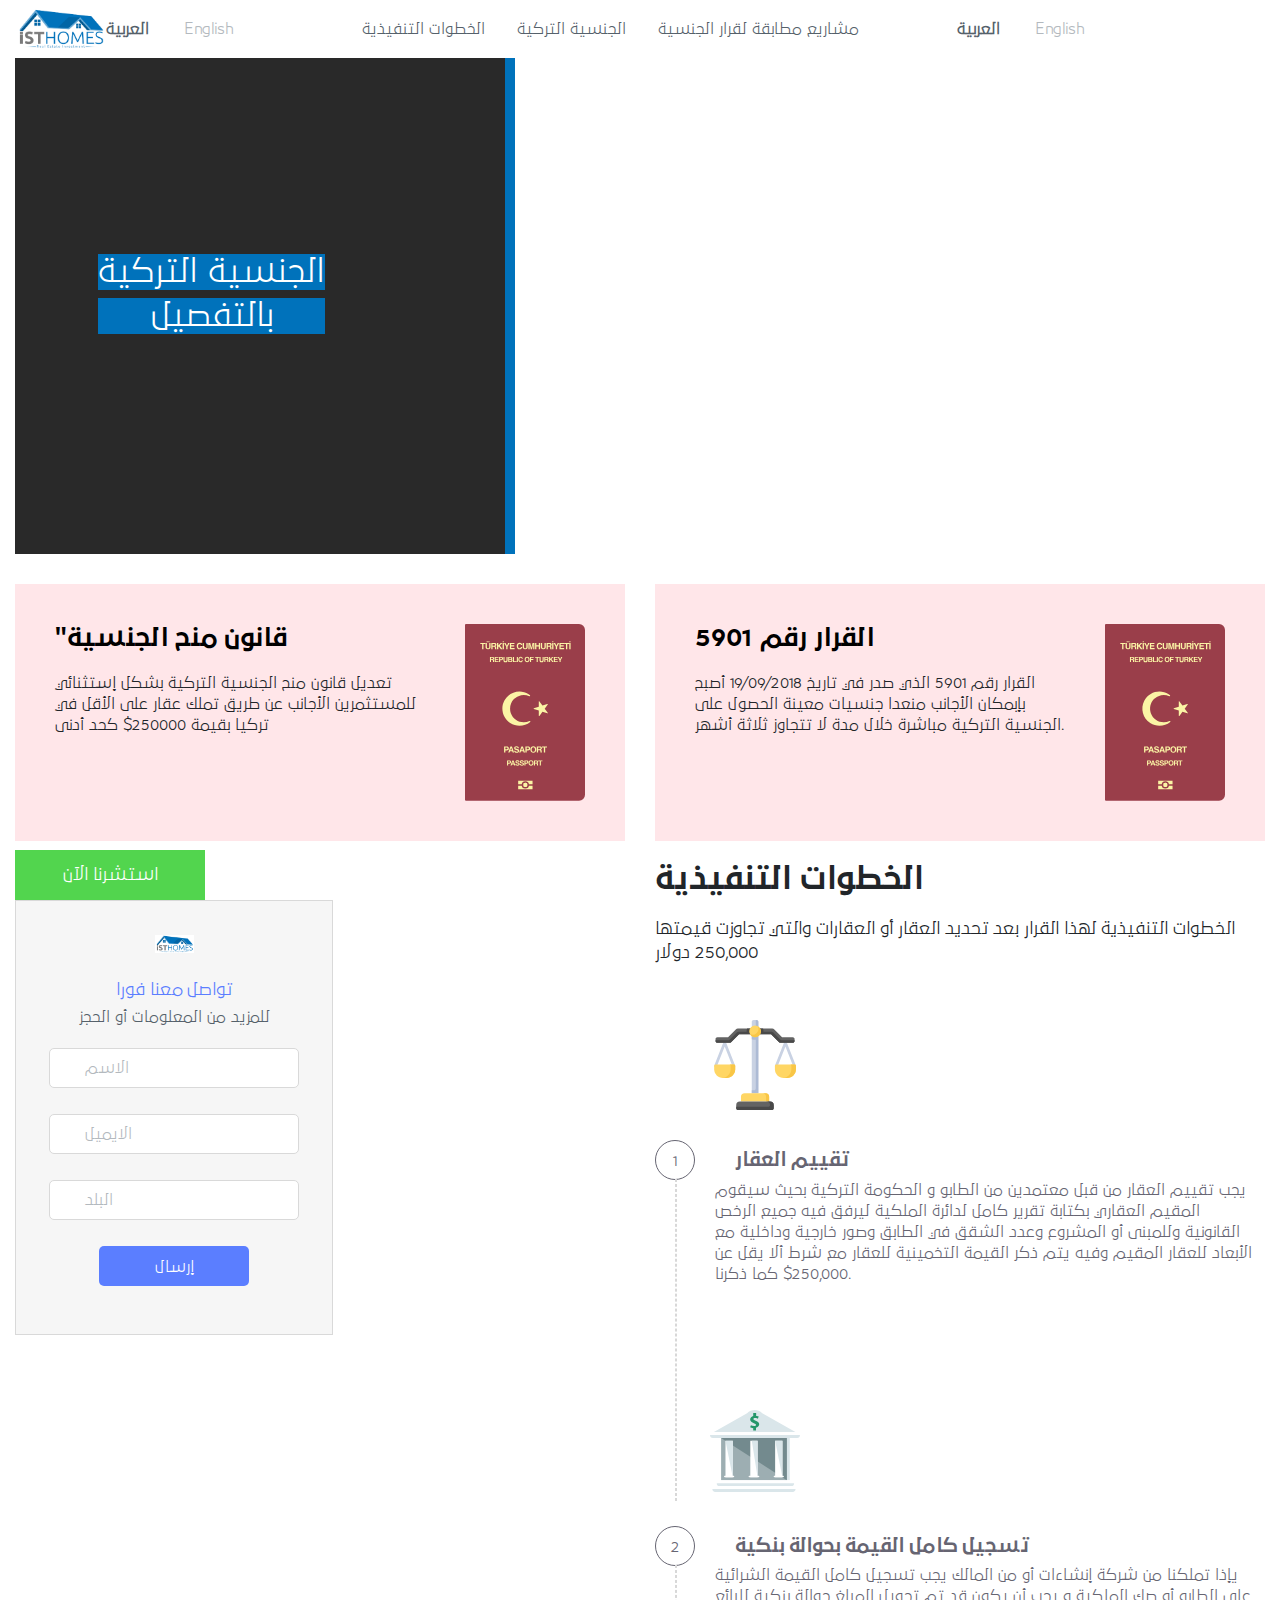
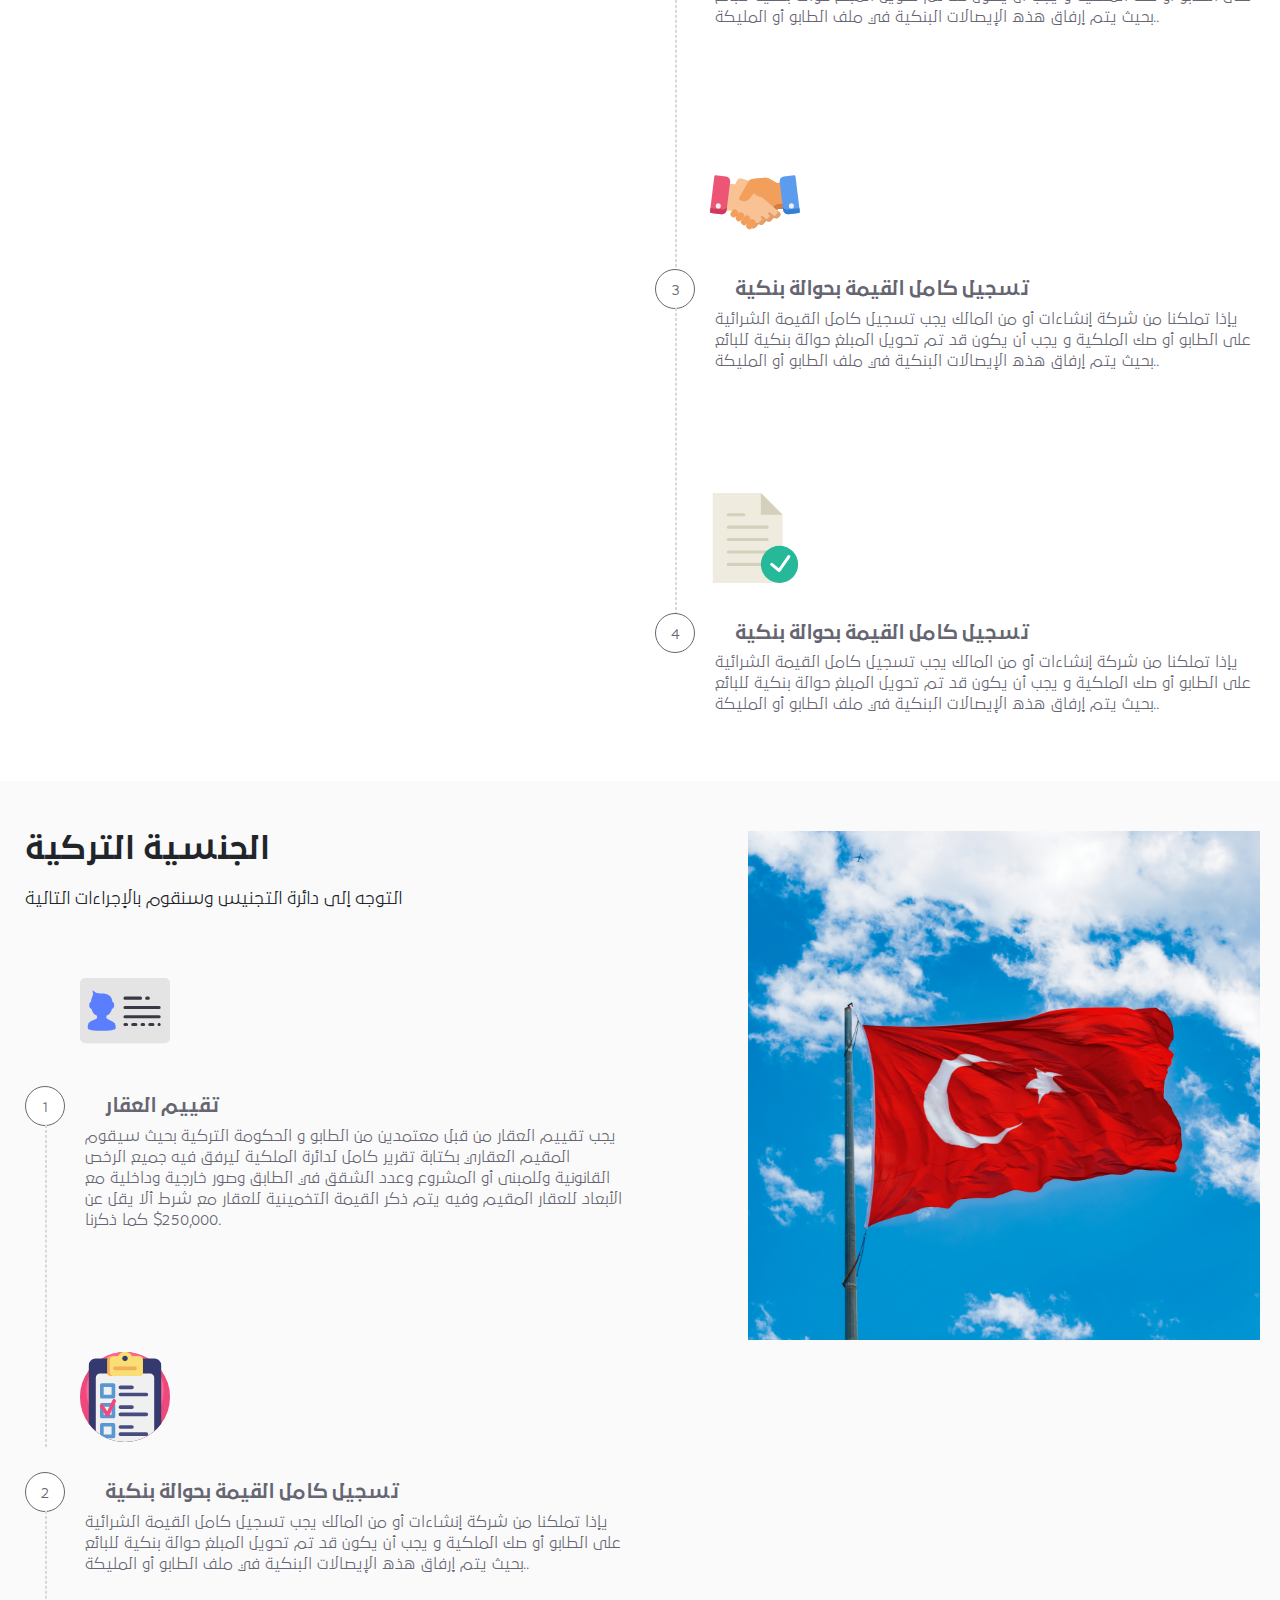
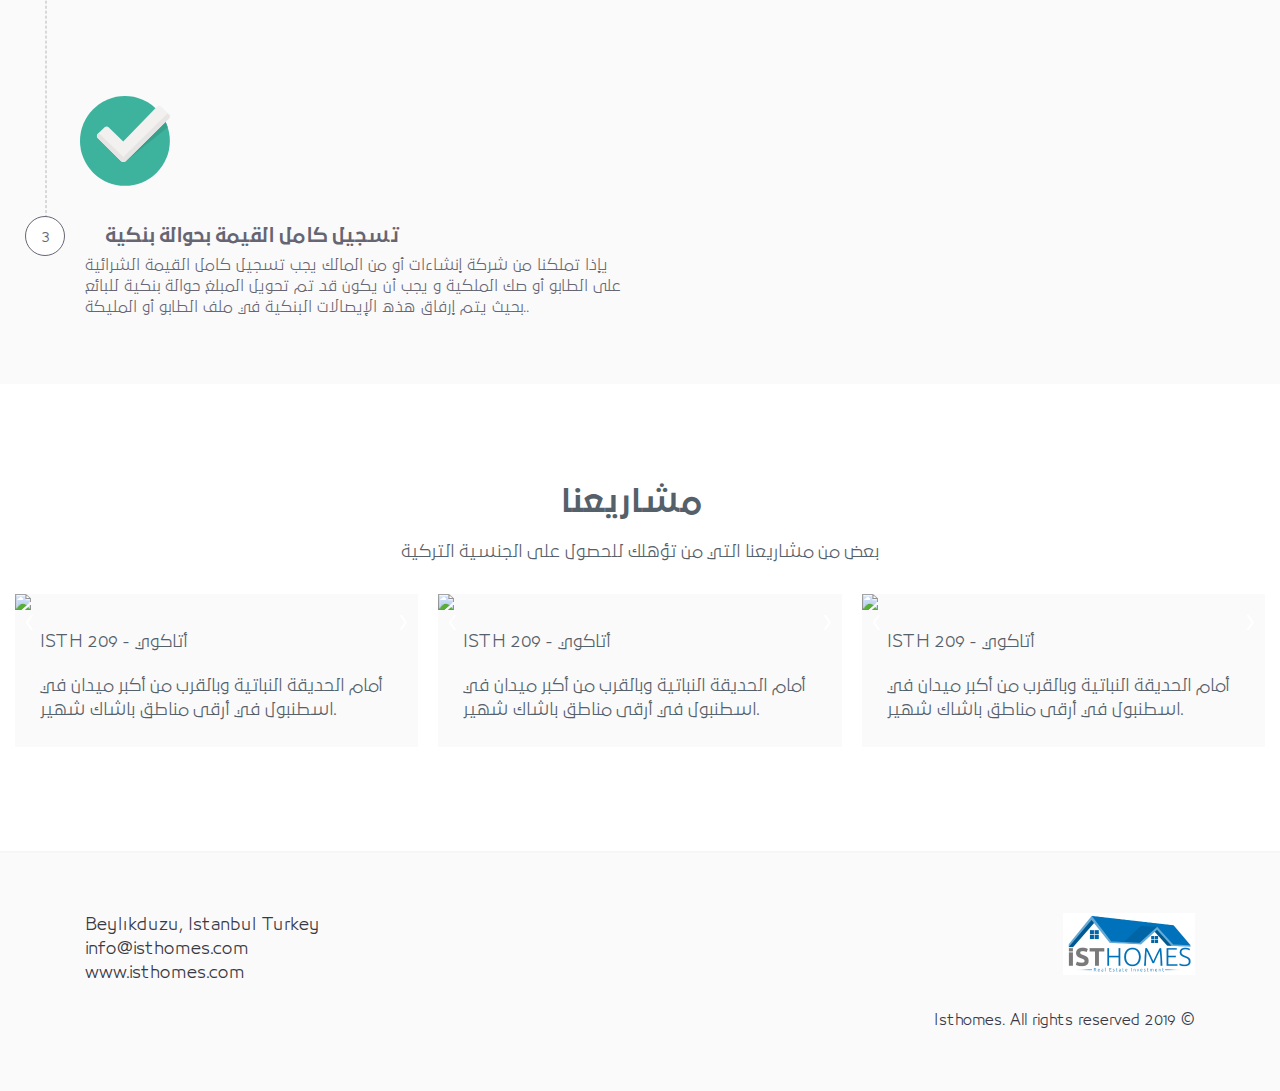
==== commit cebed069: "hh" ====
--- a/index2.html
+++ b/index2.html
@@ -2,976 +2,901 @@
 <html>
 
 <head>
-    <title>tempoint</title>
-    <meta charset="utf-8">
-    <link rel=icon href="asset/img/logo2.png" sizes="16x16" type="image/png">
-
-    <link rel="stylesheet" href="https://cdn.lineicons.com/1.0.0/LineIcons.min.css">
-    <link rel="stylesheet" href="https://use.fontawesome.com/releases/v5.8.1/css/all.css"
-        integrity="sha384-50oBUHEmvpQ+1lW4y57PTFmhCaXp0ML5d60M1M7uH2+nqUivzIebhndOJK28anvf" crossorigin="anonymous">
-    <link href="https://fonts.googleapis.com/css?family=El+Messiri:400,500,600,700;subset=arabic" rel="stylesheet">
-    <meta name="viewport" content="width=device-width, initial-scale=1, shrink-to-fit=no">
-    <link rel="stylesheet" href="asset/css/bootstrap.min.css" type="text/css">
-    <link rel="stylesheet" href="https://cdnjs.cloudflare.com/ajax/libs/animate.css/3.7.0/animate.min.css">
-    <link rel="stylesheet" href="asset/css/owl.carousel.min.css" type="text/css">
-    <link rel="stylesheet" href="asset/css/owl.carousel.css" type="text/css">
-    <link rel="stylesheet" href="https://cdnjs.cloudflare.com/ajax/libs/animate.css/3.7.0/animate.min.css">
-
-    <link rel="stylesheet" href="asset/css/styleEn.css" type="text/css">
-
-    <link href="http://cdnjs.cloudflare.com/ajax/libs/fotorama/4.6.4/fotorama.css" rel="stylesheet"> <!-- 3 KB -->
+        <title>ISTtHomes</title>
+        <meta charset="utf-8">
+        <link rel=icon href="asset/img/logo.png" sizes="16x16" type="image/png">
+
+        <link rel="stylesheet" href="https://cdn.lineicons.com/1.0.0/LineIcons.min.css">
+        <link rel="stylesheet" href="https://use.fontawesome.com/releases/v5.8.1/css/all.css"
+                integrity="sha384-50oBUHEmvpQ+1lW4y57PTFmhCaXp0ML5d60M1M7uH2+nqUivzIebhndOJK28anvf"
+                crossorigin="anonymous">
+        <link href="https://fonts.googleapis.com/css?family=El+Messiri:400,500,600,700;subset=arabic" rel="stylesheet">
+        <meta name="viewport" content="width=device-width, initial-scale=1, shrink-to-fit=no">
+        <link rel="stylesheet" href="asset/css/bootstrap.min.css" type="text/css">
+        <link rel="stylesheet" href="https://cdnjs.cloudflare.com/ajax/libs/animate.css/3.7.0/animate.min.css">
+        <link rel="stylesheet" href="asset/css/owl.carousel.min.css" type="text/css">
+        <link rel="stylesheet" href="asset/css/owl.carousel.css" type="text/css">
+        <link rel="stylesheet" href="https://cdnjs.cloudflare.com/ajax/libs/animate.css/3.7.0/animate.min.css">
+
+        <link rel="stylesheet" href="asset/css/styleEn.css" type="text/css">
+        <link rel="stylesheet" href="asset/css/lightbox.css" type="text/css">
+
+
+        <link href="http://cdnjs.cloudflare.com/ajax/libs/fotorama/4.6.4/fotorama.css" rel="stylesheet"> <!-- 3 KB -->
 </head>
 
 <body>
-        <div class="Bigoverlay">
-
-            </div>
-    <!--headerNav section start-->
-    <div class="headerNav">
-        <nav class="navbar clearfix fixed-top navbar-expand-lg bg-white scrolling-navbar top-nav-collapse">
-
-            <div class="logo">
-                <svg xmlns="http://www.w3.org/2000/svg" xmlns:xlink="http://www.w3.org/1999/xlink" width="123" height="29" viewBox="0 0 123 29">
-								<defs>
-									<path id="a" d="M.21.045h18.037v21.773H.209z"></path>
-									<path id="c" d="M0 .224h17.492V18.24H0z"></path>
-									<path id="e" d="M.042.224h14.08v17.701H.041z"></path>
-								</defs>
-								<g fill="none" fill-rule="evenodd">
-									<g transform="translate(98.795 6.935)">
-										<mask id="b" fill="#fff">
-											<use xlink:href="#a"></use>
-										</mask>
-										<path fill="#E32669" d="M9.228 13.638a4.575 4.575 0 1 1 0-9.149 4.575 4.575 0 0 1 0 9.15m0-13.594a9.019 9.019 0 0 0-6.335 15.436l.003.006 6.332 6.331 6.332-6.331.002-.005A9.018 9.018 0 0 0 9.228.046" mask="url(#b)"></path>
-									</g>
-									<g transform="translate(93 .117)">
-										<mask id="d" fill="#fff">
-											<use xlink:href="#c"></use>
-										</mask>
-										<path fill="#A6CA26" d="M12.415 6.186a10.02 10.02 0 0 1 5.077-.037A9.022 9.022 0 0 0 9.018.224 9.018 9.018 0 0 0 2.684 15.66l.003.005L5.26 18.24a10.122 10.122 0 0 1-.278-2.357c0-1.255.234-2.456.656-3.565a4.552 4.552 0 0 1-1.194-3.074 4.575 4.575 0 0 1 4.575-4.575c1.35 0 2.559.588 3.396 1.518" mask="url(#d)"></path>
-									</g>
-									<g transform="translate(108.682 .117)">
-										<mask id="f" fill="#fff">
-											<use xlink:href="#e"></use>
-										</mask>
-										<path fill="#4EBCD5" d="M5.103.224a8.966 8.966 0 0 0-5.061 1.56 10 10 0 0 1 2.572 3.631 4.529 4.529 0 0 1 2.489-.747 4.575 4.575 0 0 1 3.549 7.459c.47 1.16.73 2.428.73 3.755 0 .695-.071 1.378-.208 2.043l2.26-2.26.003-.004A9.018 9.018 0 0 0 5.103.225" mask="url(#f)"></path>
-									</g>
-									<g fill-rule="nonzero">
-										<path fill="#A4ADB3" d="M77.819 9.54h-1.49V8h1.49v1.54zm-2.476 0h-1.49V8h1.49v1.54zm2.456 6.32c0 1.6-.966 2.6-2.738 2.6h-2.234v-1.28h2.214c.785 0 1.369-.46 1.369-1.36 0 .18-.02-1.36-.06-4.66h1.388l.06 4.7zm-4.53 2.6h-1.79c-.605 0-1.108-.26-1.53-.76a2.533 2.533 0 0 1-.504-.86c-.382.98-1.409 1.56-2.516 1.62h-2.637v-1.28h2.234c.383 0 .725-.1 1.047-.3.423-.28.624-.64.624-1.1.04.32.04-1.22-.02-4.62h1.389c0 1.28.02 2.54.04 3.8.02.7.222 1.26.624 1.68.342.36.725.54 1.107.54h1.933v1.28zm-2.254 2.96h-1.49v-1.54h1.49v1.54zm-2.456 0h-1.51v-1.54h1.51v1.54zm-3.401-2.96c-1.691 0-2.899-.58-3.644-1.74-.543 1.16-1.51 1.74-2.918 1.74-1.087 0-1.953-.4-2.617-1.18-.604-.76-.906-1.68-.886-2.76h-1.288c-.825 0-1.228.56-1.208 1.66l.08 6.6H51.27l-.101-6.92c-.02-1.74.866-2.62 2.637-2.62h.624c.342.02.624.02.886.02.442-1.52 1.49-2.28 3.14-2.28.906 0 1.67.28 2.294.86.584.54.946 1.2 1.087 2 .182 1.18.504 2.02.967 2.52.503.54 1.288.82 2.355.82v1.28zm-4.65-3.74c0-.84-.222-1.5-.644-1.98-.383-.42-.846-.64-1.39-.64-.543 0-1.006.22-1.348.64-.382.46-.563 1.12-.563 1.98 0 .82.221 1.48.644 1.98.382.42.845.64 1.389.64.563 0 1.026-.22 1.368-.64.363-.46.544-1.12.544-1.98z"></path>
-										<path fill="#55616A" d="M44.062 15.824c0 .15-.02-1.392-.06-4.664h1.389l.06 4.7c0 1.6-.966 2.6-2.737 2.6h-2.235v-1.28h2.215c.784 0 1.367-.459 1.368-1.356zm.202 5.576h-1.49v-1.54h1.49v1.54zm-3.261-2.94h-3.06c-.624 2.48-2.456 4.12-5.012 4.34-.12-.26-.322-.66-.584-1.24 1.007 0 1.892-.28 2.637-.86a4.586 4.586 0 0 0 1.53-2.24h-1.812c-.925 0-1.67-.34-2.254-1.04-.584-.7-.825-1.56-.825-2.54.02-1.3.463-2.28 1.248-2.96.624-.54 1.348-.8 2.154-.8 2.093 0 3.14 1.06 3.14 3.16v2.9h2.838v1.28zm-4.227-1.28v-3.34c0-1.18-.584-1.78-1.61-1.78-.544 0-.987.22-1.37.68-.422.5-.664 1.18-.664 2.04 0 1.34.745 2.4 1.933 2.4h1.71zm-7.79-1.32c0 1.6-.966 2.6-2.738 2.6h-2.637v-1.28h2.617c.785 0 1.369-.46 1.369-1.36 0 .18-.02-1.36-.06-4.66h1.388l.06 4.7zm-.765 5.56h-1.49v-1.54h1.49v1.54zm-2.476 0h-1.49v-1.54h1.49v1.54zM20.753 9.56h-1.51V8.02h1.51v1.54zm3.704 8.9h-1.792c-.604 0-1.107-.26-1.53-.76a2.533 2.533 0 0 1-.503-.86c-.382.98-1.409 1.56-2.516 1.62H15.48v-1.28h2.255c.382 0 .724-.1 1.046-.3.403-.28.604-.64.604-1.1.04.32.04-1.22-.02-4.62h1.389c0 1.28.02 2.54.04 3.8.02.7.222 1.26.624 1.68.342.36.725.54 1.107.54h1.933v1.28zm-16.204-7.3h-1.49V9.62h1.49v1.54zm-2.456 0h-1.51V9.62h1.51v1.54zm10.528 7.3h-1.792c-.886 0-1.55-.48-1.972-1.44-.222.96-.806 1.44-1.752 1.44H4.65c-1.55 0-2.717-.62-3.502-1.86C.483 15.58.121 14.24.06 12.58L0 11.4h1.188l.06 1.18c.06 1.76.543 3.04 1.409 3.82.584.52 1.248.78 1.993.78h5.817c.544 0 .805-.38.805-1.12 0-.44-.02-2.08-.08-4.9h1.389l.08 3.8c.02.7.222 1.26.624 1.68.342.36.705.54 1.107.54h1.933v1.28z"></path>
-									</g>
-								</g>
-							</svg>
-            </div>
-            <div class="navBtn">
-                <svg xmlns="http://www.w3.org/2000/svg" xmlns:xlink="http://www.w3.org/1999/xlink" width="20px"
-                    height="19px">
-                    <path fill-rule="evenodd" fill="rgb(0, 0, 0)"
-                        d="M18.942,10.999 L9.059,10.999 C8.475,10.999 8.000,10.552 8.000,9.999 C8.000,9.446 8.475,8.999 9.059,8.999 L18.942,8.999 C19.527,8.999 20.001,9.446 20.001,9.999 C20.001,10.552 19.527,10.999 18.942,10.999 ZM18.236,1.999 L1.765,1.999 C0.791,1.999 0.001,1.551 0.001,0.999 C0.001,0.447 0.791,-0.001 1.765,-0.001 L18.236,-0.001 C19.210,-0.001 20.001,0.447 20.001,0.999 C20.001,1.551 19.210,1.999 18.236,1.999 ZM4.500,16.999 L18.500,16.999 C19.329,16.999 20.001,17.447 20.001,17.999 C20.001,18.551 19.329,18.999 18.500,18.999 L4.500,18.999 C3.672,18.999 3.001,18.551 3.001,17.999 C3.001,17.447 3.672,16.999 4.500,16.999 Z">
-                    </path>
-                </svg>
-
-
-            </div>
-
-
-            <div class="collapse navbar-collapse justify-content-center" id="navbarSupportedContent">
-                <ul class="nav nav-pills">
-                    <li class="nav-item mobileLogoItem">
-                        <div class="mobilelogo">
-                            <svg xmlns="http://www.w3.org/2000/svg" xmlns:xlink="http://www.w3.org/1999/xlink" width="123" height="29" viewBox="0 0 123 29">
-								<defs>
-									<path id="a" d="M.21.045h18.037v21.773H.209z"></path>
-									<path id="c" d="M0 .224h17.492V18.24H0z"></path>
-									<path id="e" d="M.042.224h14.08v17.701H.041z"></path>
-								</defs>
-								<g fill="none" fill-rule="evenodd">
-									<g transform="translate(98.795 6.935)">
-										<mask id="b" fill="#fff">
-											<use xlink:href="#a"></use>
-										</mask>
-										<path fill="#E32669" d="M9.228 13.638a4.575 4.575 0 1 1 0-9.149 4.575 4.575 0 0 1 0 9.15m0-13.594a9.019 9.019 0 0 0-6.335 15.436l.003.006 6.332 6.331 6.332-6.331.002-.005A9.018 9.018 0 0 0 9.228.046" mask="url(#b)"></path>
-									</g>
-									<g transform="translate(93 .117)">
-										<mask id="d" fill="#fff">
-											<use xlink:href="#c"></use>
-										</mask>
-										<path fill="#A6CA26" d="M12.415 6.186a10.02 10.02 0 0 1 5.077-.037A9.022 9.022 0 0 0 9.018.224 9.018 9.018 0 0 0 2.684 15.66l.003.005L5.26 18.24a10.122 10.122 0 0 1-.278-2.357c0-1.255.234-2.456.656-3.565a4.552 4.552 0 0 1-1.194-3.074 4.575 4.575 0 0 1 4.575-4.575c1.35 0 2.559.588 3.396 1.518" mask="url(#d)"></path>
-									</g>
-									<g transform="translate(108.682 .117)">
-										<mask id="f" fill="#fff">
-											<use xlink:href="#e"></use>
-										</mask>
-										<path fill="#4EBCD5" d="M5.103.224a8.966 8.966 0 0 0-5.061 1.56 10 10 0 0 1 2.572 3.631 4.529 4.529 0 0 1 2.489-.747 4.575 4.575 0 0 1 3.549 7.459c.47 1.16.73 2.428.73 3.755 0 .695-.071 1.378-.208 2.043l2.26-2.26.003-.004A9.018 9.018 0 0 0 5.103.225" mask="url(#f)"></path>
-									</g>
-									<g fill-rule="nonzero">
-										<path fill="#A4ADB3" d="M77.819 9.54h-1.49V8h1.49v1.54zm-2.476 0h-1.49V8h1.49v1.54zm2.456 6.32c0 1.6-.966 2.6-2.738 2.6h-2.234v-1.28h2.214c.785 0 1.369-.46 1.369-1.36 0 .18-.02-1.36-.06-4.66h1.388l.06 4.7zm-4.53 2.6h-1.79c-.605 0-1.108-.26-1.53-.76a2.533 2.533 0 0 1-.504-.86c-.382.98-1.409 1.56-2.516 1.62h-2.637v-1.28h2.234c.383 0 .725-.1 1.047-.3.423-.28.624-.64.624-1.1.04.32.04-1.22-.02-4.62h1.389c0 1.28.02 2.54.04 3.8.02.7.222 1.26.624 1.68.342.36.725.54 1.107.54h1.933v1.28zm-2.254 2.96h-1.49v-1.54h1.49v1.54zm-2.456 0h-1.51v-1.54h1.51v1.54zm-3.401-2.96c-1.691 0-2.899-.58-3.644-1.74-.543 1.16-1.51 1.74-2.918 1.74-1.087 0-1.953-.4-2.617-1.18-.604-.76-.906-1.68-.886-2.76h-1.288c-.825 0-1.228.56-1.208 1.66l.08 6.6H51.27l-.101-6.92c-.02-1.74.866-2.62 2.637-2.62h.624c.342.02.624.02.886.02.442-1.52 1.49-2.28 3.14-2.28.906 0 1.67.28 2.294.86.584.54.946 1.2 1.087 2 .182 1.18.504 2.02.967 2.52.503.54 1.288.82 2.355.82v1.28zm-4.65-3.74c0-.84-.222-1.5-.644-1.98-.383-.42-.846-.64-1.39-.64-.543 0-1.006.22-1.348.64-.382.46-.563 1.12-.563 1.98 0 .82.221 1.48.644 1.98.382.42.845.64 1.389.64.563 0 1.026-.22 1.368-.64.363-.46.544-1.12.544-1.98z"></path>
-										<path fill="#55616A" d="M44.062 15.824c0 .15-.02-1.392-.06-4.664h1.389l.06 4.7c0 1.6-.966 2.6-2.737 2.6h-2.235v-1.28h2.215c.784 0 1.367-.459 1.368-1.356zm.202 5.576h-1.49v-1.54h1.49v1.54zm-3.261-2.94h-3.06c-.624 2.48-2.456 4.12-5.012 4.34-.12-.26-.322-.66-.584-1.24 1.007 0 1.892-.28 2.637-.86a4.586 4.586 0 0 0 1.53-2.24h-1.812c-.925 0-1.67-.34-2.254-1.04-.584-.7-.825-1.56-.825-2.54.02-1.3.463-2.28 1.248-2.96.624-.54 1.348-.8 2.154-.8 2.093 0 3.14 1.06 3.14 3.16v2.9h2.838v1.28zm-4.227-1.28v-3.34c0-1.18-.584-1.78-1.61-1.78-.544 0-.987.22-1.37.68-.422.5-.664 1.18-.664 2.04 0 1.34.745 2.4 1.933 2.4h1.71zm-7.79-1.32c0 1.6-.966 2.6-2.738 2.6h-2.637v-1.28h2.617c.785 0 1.369-.46 1.369-1.36 0 .18-.02-1.36-.06-4.66h1.388l.06 4.7zm-.765 5.56h-1.49v-1.54h1.49v1.54zm-2.476 0h-1.49v-1.54h1.49v1.54zM20.753 9.56h-1.51V8.02h1.51v1.54zm3.704 8.9h-1.792c-.604 0-1.107-.26-1.53-.76a2.533 2.533 0 0 1-.503-.86c-.382.98-1.409 1.56-2.516 1.62H15.48v-1.28h2.255c.382 0 .724-.1 1.046-.3.403-.28.604-.64.604-1.1.04.32.04-1.22-.02-4.62h1.389c0 1.28.02 2.54.04 3.8.02.7.222 1.26.624 1.68.342.36.725.54 1.107.54h1.933v1.28zm-16.204-7.3h-1.49V9.62h1.49v1.54zm-2.456 0h-1.51V9.62h1.51v1.54zm10.528 7.3h-1.792c-.886 0-1.55-.48-1.972-1.44-.222.96-.806 1.44-1.752 1.44H4.65c-1.55 0-2.717-.62-3.502-1.86C.483 15.58.121 14.24.06 12.58L0 11.4h1.188l.06 1.18c.06 1.76.543 3.04 1.409 3.82.584.52 1.248.78 1.993.78h5.817c.544 0 .805-.38.805-1.12 0-.44-.02-2.08-.08-4.9h1.389l.08 3.8c.02.7.222 1.26.624 1.68.342.36.705.54 1.107.54h1.933v1.28z"></path>
-									</g>
-								</g>
-							</svg>
-                        </div>
-                    </li>
-                    <div class="close"><i class="fas fa-times"></i></div>
-
-                    <li class="nav-item ">
-                        <a class="nav-link activeLink projectProp" href="#">Project Specifications
-                        </a>
-                    </li>
-                    <li class="nav-item ">
-                        <a class="nav-link  flatlink" href="#">
-                            Standard Flat</a>
-                    </li>
-                    <li class="nav-item ">
-                        <a class="nav-link faciltiis " href="#">General Facilities </a>
-                    </li>
-                    <li class="nav-item ">
-                        <a class="nav-link flatSpace " href="#">Flats</a>
-                    </li>
-                    <li class="nav-item ">
-                        <a class="nav-link ourServicesLink " href="#">Our Services</a>
-                    </li>
-                    <li class="nav-item ">
+                <div class="overlay"></div>
+
+            
+        <!--headerNav section start-->
+        <div class="headerNav">
+                        <div class="langugeHeader  d-none d-sm-none ">
+                                        <div class="mobilelanguge languge clearfix">
+                                                        <a href="index.html" class="float-left activeLink">العربية</a>
+                                                        <a href="index2.html"  class=" text-right float-right">English</a>
+        
+                                                </div>
+        
+                        </div>
+   
+                <nav class="navbar clearfix  navbar-expand-lg bg-white scrolling-navbar top-nav-collapse">
+                        
+                 
+                        <div class="logo">
+                                <img src="asset/img/logo.png">
+                        </div>
                         <div class="mobileSocialIcons SocialIcons">
-                            <span> FOLLOW US</span>
-                            <a href="twitter"><i class="fab fa-facebook-f"></i></a>
-                            <a href="facebook"><i class="fab fa-twitter"></i></a>
-                            <a href="facebook"><i class="fab fa-instagram"></i></a>
-
-                        </div>
-                    </li>
-                    <li class="nav-item langugeLink ">
-                        <div class="mobilelanguge languge">
-                            <a href="index.html">العربية</a>
-                            <a href="index2.html" class="activeLink">English</a>
-
-                        </div>
-                    </li>
-                </ul>
-
-            </div>
-            <div class="languge">
-                <a href="index.html">العربية</a>
-                <a href="index2.html" class="activeLink">English</a>
-
-            </div>
-            <div class="SocialIcons">
-                <a href="twitter"><i class="fab fa-facebook-f"></i></a>
-                <a href="facebook"><i class="fab fa-twitter"></i></a>
-
-            </div>
-        </nav>
-
-    </div>
-    <div class="nationalBar">
-        <ul>
-            <li>
-                <a class="sideItem national" href=" javascript:;">
-                    <div class="sideImg">
-                        <svg xmlns="http://www.w3.org/2000/svg" width="32" height="32" viewBox="0 0 32 32">
-							<g fill="none" fill-rule="evenodd" stroke="#E30A17">
-								<path d="M17.913 9.5a7.004 7.004 0 0 0-7.842 1.532c-1.811 1.857-2.426 4.62-1.616 7.084 1.354 4.122 5.968 5.774 9.616 4.092.327-.152.606.296.327.524-2.884 2.351-6.962 2.652-10.231.541-3.771-2.436-5.11-7.416-3.03-11.394a8.754 8.754 0 0 1 13.095-2.913c.298.229.026.685-.319.534zM20.275 15.746l2.512-.816v-2.633c0-.172.22-.244.321-.105l1.548 2.13 2.495-.81a.18.18 0 0 1 .202.278l-1.542 2.123 1.54 2.12a.181.181 0 0 1-.202.28l-2.493-.81-1.538 2.117a.183.183 0 0 1-.331-.108v-2.617l-2.512-.816a.175.175 0 0 1 0-.333z"></path>
-							</g>
-						</svg>
-                    </div>
-                    <span>Nationality</span>
-                </a>
-            </li>
-            <li>
-                <a class="sideItem tabo" href="#">
-                    <div class="sideImg">
-                        <svg xmlns="http://www.w3.org/2000/svg" width="32" height="32" viewBox="0 0 32 32">
-							<path fill="#4EBCD5" fill-rule="nonzero" d="M23.778 8.222A10.928 10.928 0 0 1 27 16c0 2.938-1.144 5.7-3.222 7.778A10.928 10.928 0 0 1 16 27c-2.938 0-5.7-1.144-7.778-3.222A10.928 10.928 0 0 1 5 16c0-2.938 1.144-5.7 3.222-7.778A10.928 10.928 0 0 1 16 5c2.938 0 5.7 1.144 7.778 3.222zM16 25.71c5.355 0 9.71-4.356 9.71-9.711S21.356 6.29 16 6.29 6.29 10.644 6.29 16s4.355 9.71 9.71 9.71zm5.255-13.24a.645.645 0 0 1 0 .911l-6.147 6.147a.643.643 0 0 1-.912 0l-3.451-3.451a.645.645 0 1 1 .911-.912l2.996 2.996 5.692-5.691a.645.645 0 0 1 .911 0z"></path>
-						</svg>
-                    </div>
-                    <span>Tabu</span>
-                </a>
-            </li>
-            <li>
-                <a class="sideItem" href="#">
-                    <div class="sideImg">
-                        <svg xmlns="http://www.w3.org/2000/svg" xmlns:xlink="http://www.w3.org/1999/xlink" width="32" height="32" viewBox="0 0 32 32">
-							<defs>
-								<path id="a" d="M0 0h23v23H0z"></path>
-							</defs>
-							<g fill="none" fill-rule="evenodd" transform="translate(5 5)">
-								<mask id="b" fill="#fff">
-									<use xlink:href="#a"></use>
-								</mask>
-								<path fill="#1BD741" d="M14.645 16.784c-.305 0-.629-.047-.961-.141-3.846-1.088-5.874-3.854-6.54-4.763-1.011-1.378-1.43-2.754-1.178-3.876.16-.713.71-1.276 1.024-1.548a.512.512 0 0 1 .363-.124l.76.041 1.115 2.61-.972 1.124a.718.718 0 0 0-.093.804c1.365 2.628 3.856 3.67 4.587 3.928a.716.716 0 0 0 .807-.24l1.015-1.316 2.58 1.19-.12.558a2.084 2.084 0 0 1-.9 1.317c-.452.29-.953.436-1.487.436zM6.127 20.32a10.306 10.306 0 0 0 5.373 1.506c5.694 0 10.326-4.632 10.326-10.326 0-5.694-4.632-10.327-10.326-10.327-5.694 0-10.327 4.633-10.327 10.327 0 1.984.564 3.91 1.631 5.572l.143.222-1.112 3.947 4.08-1.05.212.13zM11.5 23c-1.969 0-3.913-.507-5.622-1.466l-.149-.084-5.576 1.436 1.522-5.404-.092-.156A11.491 11.491 0 0 1 0 11.5C0 5.159 5.159 0 11.5 0 17.84 0 23 5.159 23 11.5 23 17.84 17.84 23 11.5 23z" mask="url(#b)"></path>
-							</g>
-						</svg>
-                    </div>
-                    <span>consult us</span>
-                </a>
-            </li>
-        </ul>
-
-    </div>
-
-    <div class="sideMenu">
-        <ul>
-            <li>
-                <a class="sideItem national" href="javascript:;">
-                    <div class="sideImg">
-                        <svg xmlns="http://www.w3.org/2000/svg" width="32" height="32" viewBox="0 0 32 32">
-							<g fill="none" fill-rule="evenodd" stroke="#E30A17">
-								<path d="M17.913 9.5a7.004 7.004 0 0 0-7.842 1.532c-1.811 1.857-2.426 4.62-1.616 7.084 1.354 4.122 5.968 5.774 9.616 4.092.327-.152.606.296.327.524-2.884 2.351-6.962 2.652-10.231.541-3.771-2.436-5.11-7.416-3.03-11.394a8.754 8.754 0 0 1 13.095-2.913c.298.229.026.685-.319.534zM20.275 15.746l2.512-.816v-2.633c0-.172.22-.244.321-.105l1.548 2.13 2.495-.81a.18.18 0 0 1 .202.278l-1.542 2.123 1.54 2.12a.181.181 0 0 1-.202.28l-2.493-.81-1.538 2.117a.183.183 0 0 1-.331-.108v-2.617l-2.512-.816a.175.175 0 0 1 0-.333z"></path>
-							</g>
-						</svg>
-                    </div>
-                    <span>Nationality</span>
-                </a>
-            </li>
-            <li>
-                <a class="sideItem tabo" href="#">
-                    <div class="sideImg">
-                          <svg xmlns="http://www.w3.org/2000/svg" width="32" height="32" viewBox="0 0 32 32">
-							<path fill="#4EBCD5" fill-rule="nonzero" d="M23.778 8.222A10.928 10.928 0 0 1 27 16c0 2.938-1.144 5.7-3.222 7.778A10.928 10.928 0 0 1 16 27c-2.938 0-5.7-1.144-7.778-3.222A10.928 10.928 0 0 1 5 16c0-2.938 1.144-5.7 3.222-7.778A10.928 10.928 0 0 1 16 5c2.938 0 5.7 1.144 7.778 3.222zM16 25.71c5.355 0 9.71-4.356 9.71-9.711S21.356 6.29 16 6.29 6.29 10.644 6.29 16s4.355 9.71 9.71 9.71zm5.255-13.24a.645.645 0 0 1 0 .911l-6.147 6.147a.643.643 0 0 1-.912 0l-3.451-3.451a.645.645 0 1 1 .911-.912l2.996 2.996 5.692-5.691a.645.645 0 0 1 .911 0z"></path>
-						</svg>
-                    </div>
-                    <span>Tabu</span>
-                </a>
-            </li>
-            <li>
-                <a class="sideItem" href="#">
-                    <div class="sideImg">
-                      <svg xmlns="http://www.w3.org/2000/svg" xmlns:xlink="http://www.w3.org/1999/xlink" width="32" height="32" viewBox="0 0 32 32">
-							<defs>
-								<path id="a" d="M0 0h23v23H0z"></path>
-							</defs>
-							<g fill="none" fill-rule="evenodd" transform="translate(5 5)">
-								<mask id="b" fill="#fff">
-									<use xlink:href="#a"></use>
-								</mask>
-								<path fill="#1BD741" d="M14.645 16.784c-.305 0-.629-.047-.961-.141-3.846-1.088-5.874-3.854-6.54-4.763-1.011-1.378-1.43-2.754-1.178-3.876.16-.713.71-1.276 1.024-1.548a.512.512 0 0 1 .363-.124l.76.041 1.115 2.61-.972 1.124a.718.718 0 0 0-.093.804c1.365 2.628 3.856 3.67 4.587 3.928a.716.716 0 0 0 .807-.24l1.015-1.316 2.58 1.19-.12.558a2.084 2.084 0 0 1-.9 1.317c-.452.29-.953.436-1.487.436zM6.127 20.32a10.306 10.306 0 0 0 5.373 1.506c5.694 0 10.326-4.632 10.326-10.326 0-5.694-4.632-10.327-10.326-10.327-5.694 0-10.327 4.633-10.327 10.327 0 1.984.564 3.91 1.631 5.572l.143.222-1.112 3.947 4.08-1.05.212.13zM11.5 23c-1.969 0-3.913-.507-5.622-1.466l-.149-.084-5.576 1.436 1.522-5.404-.092-.156A11.491 11.491 0 0 1 0 11.5C0 5.159 5.159 0 11.5 0 17.84 0 23 5.159 23 11.5 23 17.84 17.84 23 11.5 23z" mask="url(#b)"></path>
-							</g>
-						</svg>
-                    </div>
-                    <span>consult us</span>
-                </a>
-            </li>
-        </ul>
-    </div>
-    <div class="contactForm text-center">
-
-        <div class="contactLogo">
-            <img src="asset/img/logo2.png">
-        </div>
-        <span class="contactNow">Contact Us Now </span>
-        <span> For More Details </span>
-        <form>
-            <div class='form-group'>
-                <input type="text" name='name' required class="formControl" placeholder="Name">
-            </div>
-            <div class='form-group'>
-
-                <input type="email" name='email' required class="formControl" placeholder="Email">
-            </div>
-            <div class='form-group'>
-
-                <input type="text" name='country' required class="formControl" placeholder="Country">
-            </div>
-            <button type='submit' class="btn btn-primary sendbtn">Send</button>
-
-        </form>
-
-
-    </div>
-
-    <div class="sideVideo">
-            <div class="close"><i class="fas fa-times"></i></div>
-
-        <div class="videoCont">
-            <iframe src="https://www.youtube.com/embed/lvFMyHo16zE" class='youtube' frameborder="0"
-                allow="accelerometer; autoplay; encrypted-media; gyroscope; picture-in-picture"></iframe>
-
-
-        </div>
-        <div class="nationalDesc">
-            <h4>How to get Turkish citizenship?</h4>
-            <p>In order to be able to obtain Turkish citizenship, your investment must be in accordance with the
-                decision to grant citizenship through
-                  Real estate investment, and this is what our team at Est Homes will
-                insure
-                The optimal options for your investment to be in line with the terms of
-                the decision and with a high return on investment
-                You have to rely on one of the options presented by the CG and start
-                the procurement process.
-            </p>
-            <p></p>
-
-            <h6>More Details <a href="##">Contact Us </a></h6>
-        </div>
-
-
-    </div>
-    <div class="sideTabo">
-            <div class="close"><i class="fas fa-times"></i></div>
-
-            <div class="taboImg">
-                    <img src="asset/img/4slider.png">
-            </div>
-            <div class="taboDesc">
-                    <h4>تسليم الطابو خلال 3 أيام عمل + تقارير التقييم المعتمدة من الحكومة مطابقة لسعر الشراء 10%                 
-                    </h4>   
-            </div>
-
-    </div>
-
-    <!--headerNav section End-->
-
-    <!--Hero Section-->
-    <div class="heroSection" id="heroSection">
-        <div class="overlay"></div>
-
-        <video id="myVideo" autoplay>
-            <source src="asset/Tempoint.mp4" type="video/mp4">
-        </video>
-
-        <div class="heroCont text-center">
-
-            <h1>Get Turkish citizenship when you have your dream home at Tim Point</h1>
-            <span class="showVideoText"><a class=" html5lightbox" id="showVideo" href="asset/Tempoint.mp4"
-                    data-webm="asset/Tempoint.mp4" data-title="My caption"> <i class="fab fa-youtube"></i>
-                    Show Video
-                </a></span>
-
-
-        </div>
-
-
-    </div>
-    <!--Hero Section-->
-    <!--Project Section-->
-    <div class="projSection paddingSection" id="projSection">
-        <hr>
-        <div class="container">
-            <div class="row">
-                <div class="col-lg-7 col-md-12 col-12">
-                    <h4 class="sectionTitle">Specification of the project</h4>
-                    <p>A very distinctive project, you are in the center of Istanbul and behind you is one of the most
-                        beautiful parks park
-                                                 Sultan Ghazi, which is a forest overlooking the lake Ali Bie in
-                        addition to his services
-                                                 Distinctive and high finishing and a large commercial center within it
-                        and its buildings are low
-                                                 Increase your choice of this project whether you are an investor or
-                        looking for an apartment
-                                                 Suitable for you and your children This is one of the best choices.</p>
-                </div>
-
-            </div>
-            <div class="row">
-                <div class="col-lg-7 col-md-12 col-12">
-                    <div class="row">
-                        <div class="col-lg-6 col-md-6 col-12">
-                            <div class="projectadv">
-                                <div class="advIcon">
-                                    <svg xmlns="http://www.w3.org/2000/svg" width="52" height="52" viewBox="0 0 52 52">
-										<g fill="none" fill-rule="evenodd">
-											<path fill="#A6CA26" fill-opacity=".3" d="M28.584 8H43.11v39h-7.05l-.213-19.5-7.263.156z"></path>
-											<path fill="#E32669" fill-opacity=".3" d="M8 18.587h14.367L22.584 47H8.216z"></path>
-											<path fill="#303233" fill-rule="nonzero" d="M45.258 46.468a.74.74 0 1 1 0 1.481H6.74a.74.74 0 0 1 0-1.481h1.234v-27.9c0-.41.332-.741.741-.741h6.173v-6.173c0-.41.331-.74.74-.74h2.223v-3.21c0-.41.331-.741.74-.741h3.21V4.74a.74.74 0 1 1 1.481 0v2.222h3.21a.74.74 0 0 1 .74.74v3.21h1.482v-3.21c0-.409.332-.74.741-.74h13.827a.74.74 0 0 1 .74.74v38.765h1.235zM19.333 8.444v2.47h6.42v-2.47h-6.42zm-2.47 38.024v-2.47h-2.468v2.47h.494v-1.235a.74.74 0 1 1 1.481 0v1.235h.494zm4.939-19.012v-8.148H9.457v27.16h3.456v-3.21c0-.41.332-.74.741-.74h3.95a.74.74 0 0 1 .741.74v3.21h3.457V27.456zm.74-9.63c.41 0 .741.332.741.741v.247h2.223a.74.74 0 1 1 0 1.482h-2.223v2.469h2.223a.74.74 0 1 1 0 1.481h-2.223v2.47h5.432V12.394H16.37v5.432h6.173zM35.63 46.469V28.197H23.283v18.271H35.63zm6.913 0V8.444H30.197v18.271h2.469v-.247a.74.74 0 1 1 1.481 0v.247h1.482v-.247a.74.74 0 1 1 1.481 0v20h5.432zm-16.049-1.482a.74.74 0 0 1-.74-.74V30.419a.74.74 0 1 1 1.48 0v13.827a.74.74 0 0 1-.74.74zm2.963 0a.74.74 0 0 1-.74-.74V30.419a.74.74 0 1 1 1.48 0v13.827a.74.74 0 0 1-.74.74zm2.963 0a.74.74 0 0 1-.74-.74V30.419a.74.74 0 1 1 1.48 0v13.827a.74.74 0 0 1-.74.74zm.987-31.604a.74.74 0 0 1-.74-.74v-.988a.74.74 0 1 1 1.481 0v.988a.74.74 0 0 1-.74.74zm2.963 0a.74.74 0 0 1-.74-.74v-.988a.74.74 0 1 1 1.481 0v.988a.74.74 0 0 1-.74.74zm2.963 0a.74.74 0 0 1-.74-.74v-.988a.74.74 0 1 1 1.48 0v.988a.74.74 0 0 1-.74.74zm-5.926 4.938a.74.74 0 0 1-.74-.74v-.988a.74.74 0 1 1 1.481 0v.988a.74.74 0 0 1-.74.74zm2.963 0a.74.74 0 0 1-.74-.74v-.988a.74.74 0 1 1 1.481 0v.988a.74.74 0 0 1-.74.74zm2.963 0a.74.74 0 0 1-.74-.74v-.988a.74.74 0 1 1 1.48 0v.988a.74.74 0 0 1-.74.74zm-5.926 4.939a.74.74 0 0 1-.74-.741v-.988a.74.74 0 1 1 1.481 0v.988a.74.74 0 0 1-.74.74zm2.963 0a.74.74 0 0 1-.74-.741v-.988a.74.74 0 1 1 1.481 0v.988a.74.74 0 0 1-.74.74zm2.963 0a.74.74 0 0 1-.74-.741v-.988a.74.74 0 1 1 1.48 0v.988a.74.74 0 0 1-.74.74zm-26.666 1.975a.74.74 0 0 1-.74-.74v-.989a.74.74 0 1 1 1.481 0v.988a.74.74 0 0 1-.74.74zm2.963 0a.74.74 0 0 1-.74-.74v-.989a.74.74 0 1 1 1.481 0v.988a.74.74 0 0 1-.74.74zm2.963 0a.74.74 0 0 1-.74-.74v-.989a.74.74 0 1 1 1.48 0v.988a.74.74 0 0 1-.74.74zm-5.926 4.938a.74.74 0 0 1-.74-.74v-.988a.74.74 0 1 1 1.481 0v.987a.74.74 0 0 1-.74.74zm2.963 0a.74.74 0 0 1-.74-.74v-.988a.74.74 0 1 1 1.481 0v.987a.74.74 0 0 1-.74.74zm2.963 0a.74.74 0 0 1-.74-.74v-.988a.74.74 0 1 1 1.48 0v.987a.74.74 0 0 1-.74.74zm-5.926 4.938a.74.74 0 0 1-.74-.74v-.988a.74.74 0 1 1 1.481 0v.987a.74.74 0 0 1-.74.741zm2.963 0a.74.74 0 0 1-.74-.74v-.988a.74.74 0 1 1 1.481 0v.987a.74.74 0 0 1-.74.741zm2.963 0a.74.74 0 0 1-.74-.74v-.988a.74.74 0 1 1 1.48 0v.987a.74.74 0 0 1-.74.741zm-5.926 4.938a.74.74 0 0 1-.74-.74v-.988a.74.74 0 1 1 1.481 0v.987a.74.74 0 0 1-.74.741zm2.963 0a.74.74 0 0 1-.74-.74v-.988a.74.74 0 1 1 1.481 0v.987a.74.74 0 0 1-.74.741zm2.963 0a.74.74 0 0 1-.74-.74v-.988a.74.74 0 1 1 1.48 0v.987a.74.74 0 0 1-.74.741zm20.74-11.851a.74.74 0 0 1-.74-.741v-.988a.74.74 0 1 1 1.48 0v.988a.74.74 0 0 1-.74.74zm0 4.938a.74.74 0 0 1-.74-.74v-.989a.74.74 0 1 1 1.48 0v.988a.74.74 0 0 1-.74.74zm0 4.938a.74.74 0 0 1-.74-.74v-.988a.74.74 0 1 1 1.48 0v.987a.74.74 0 0 1-.74.74zm0 4.938a.74.74 0 0 1-.74-.74v-.988a.74.74 0 1 1 1.48 0v.987a.74.74 0 0 1-.74.74zM26.246 15.605a.74.74 0 0 1-.74.74H19.58a.74.74 0 1 1 0-1.481h5.925a.74.74 0 0 1 .741.74z"></path>
-										</g>
-									</svg>
-                                </div>
-                                <h6 class="advDesc">Apartments and shops</h6>
-                            </div>
-                        </div>
-                        <div class="col-lg-6  col-md-6 col-12" style="padding-right:0px;">
-                            <div class="projectadv">
-                                <div class="advIcon">
-                                    <svg xmlns="http://www.w3.org/2000/svg" width="52" height="52" viewBox="0 0 52 52">
-										<g fill="none" fill-rule="evenodd">
-											<path fill="#A6CA26" fill-opacity=".3" d="M38 43V26h-9v17H10V22h32v21h-4zM15.2 26v8.554l-1.355.456.151 2.99H24.75v-2.99l-1.15-.167v-8.451L15.2 26z"></path>
-											<path fill="#4EBCD5" fill-opacity=".3" d="M10 12h10l-.007 7.58h-10L10 12zm21.008 0H42l-.008 7.58H31l.008-7.58z"></path>
-											<path fill="#E32669" fill-opacity=".3" d="M24.795 12.526V11h2.316l.303 1.786h1.631v2.397l-1.934.257v1.472h-2.316v-1.729h-1.572L23 12.786z"></path>
-											<path fill="#303233" fill-rule="nonzero" d="M43.4 18.8a.6.6 0 0 1 .6.6v2.4a.6.6 0 0 1-.6.6h-.6v21a.6.6 0 0 1-.6.6H9.8a.6.6 0 0 1-.6-.6v-21h-.6a.6.6 0 0 1-.6-.6v-2.4a.6.6 0 0 1 .6-.6h.6v-6.6a.6.6 0 0 1 .6-.6H20v-3a.6.6 0 0 1 .6-.6h10.8a.6.6 0 0 1 .6.6v3h10.2a.6.6 0 0 1 .6.6v6.6h.6zm-11.4-6v6h9.6v-6H32zM21.2 9.2v9.6h9.6V9.2h-9.6zm-10.8 3.6v6H20v-6h-9.6zm27 30V38h-7.8v4.8h7.8zm0-6v-6h-7.8v6h7.8zm0-7.2v-3h-7.8v3h7.8zm4.2 13.2V22.4H10.4v20.4h18V26a.6.6 0 0 1 .6-.6h9a.6.6 0 0 1 .6.6v16.8h3zm1.2-21.6V20H9.2v1.2h33.6zM14 38.6a.6.6 0 0 1-.6-.6v-3a.6.6 0 0 1 .6-.6h.6V26a.6.6 0 0 1 .6-.6h8.4a.6.6 0 0 1 .6.6v8.4h.6a.6.6 0 0 1 .6.6v3a.6.6 0 0 1-.6.6H14zm1.8-12v7.8H23v-7.8h-7.2zm-1.2 9v1.8h9.6v-1.8h-9.6zm21-1.2a.6.6 0 0 1-.6-.6v-.6a.6.6 0 0 1 1.2 0v.6a.6.6 0 0 1-.6.6zM29 12.2a.6.6 0 0 1 .6.6v2.4a.6.6 0 0 1-.6.6h-1.2V17a.6.6 0 0 1-.6.6h-2.4a.6.6 0 0 1-.6-.6v-1.2H23a.6.6 0 0 1-.6-.6v-2.4a.6.6 0 0 1 .6-.6h1.2V11a.6.6 0 0 1 .6-.6h2.4a.6.6 0 0 1 .6.6v1.2H29zm-.6 2.4v-1.2h-1.2a.6.6 0 0 1-.6-.6v-1.2h-1.2v1.2a.6.6 0 0 1-.6.6h-1.2v1.2h1.2a.6.6 0 0 1 .6.6v1.2h1.2v-1.2a.6.6 0 0 1 .6-.6h1.2zM18.024 30.624a.6.6 0 1 1-.848-.848l1.8-1.8a.6.6 0 0 1 .848.848l-1.8 1.8zm2.752-1.448a.6.6 0 0 1 .848.848l-3 3a.6.6 0 1 1-.848-.848l3-3z"></path>
-										</g>
-									</svg>
-                                </div>
-                                <h6 class="advDesc"> It is 6 minutes from the nearest hospital </h6>
-                            </div>
-                        </div>
-                        <div class="col-lg-6 col-md-6 col-12">
-                            <div class="projectadv">
-                                <div class="advIcon">
-                                    <svg xmlns="http://www.w3.org/2000/svg" width="52" height="52" viewBox="0 0 52 52">
-										<g fill="none" fill-rule="evenodd">
-											<path fill="#E32669" fill-opacity=".3" d="M26.19 10.247c.136 0 1.891.034 5.265.102l.335 1.74h2.952l-.262 3.42h-5.125l-.178-1.702H26.19c-.136-2.373-.136-3.56 0-3.56z"></path>
-											<path fill="#A6CA26" fill-opacity=".3" d="M7 26h9v18H7zM36 26h9v18h-9z"></path>
-											<path fill="#303233" fill-rule="nonzero" d="M45.31 24.907c.381 0 .69.309.69.69V43.63a.69.69 0 0 1-.69.69H6.69a.69.69 0 0 1-.69-.69V25.59c0-.381.309-.69.69-.69h8.82v-1.703a.69.69 0 0 1 .352-.6l9.448-5.304V8.748a.69.69 0 0 1 1.38 0v.842h4.944c.381 0 .69.308.69.69v1h2.566a.69.69 0 0 1 .648.923l-.572 1.573.565 1.607a.69.69 0 0 1-.648.924h-5.635a.69.69 0 0 1-.69-.69V14.59H26.69v2.703l9.448 5.31a.69.69 0 0 1 .352.6v1.704h8.82zM32.324 13.9a.69.69 0 0 1-.69.69h-1.696v.338h3.972l-.324-.883a.69.69 0 0 1 0-.476l.283-.883h-1.572v1.186l.027.028zm-5.634-2.931v2.241h4.255V10.97H26.69zM15.51 42.941V26.286H7.38v16.655h8.13zm9.8 0v-7.875h-3.62v7.875h3.62zm5 0v-7.875h-3.62v7.875h3.62zm4.828 0V25.59l-.028-1.987L26 18.486l-9.138 5.145v19.31h3.448v-8.565c0-.381.31-.69.69-.69h10c.38 0 .69.309.69.69v8.565h3.448zm9.483 0V26.286H36.49v16.655h8.13zM26 20.597a2.89 2.89 0 1 1-2.89 2.896A2.896 2.896 0 0 1 26 20.597zm0 4.4a1.51 1.51 0 0 0 1.517-1.504h-.007c0-.835-.675-1.513-1.51-1.517a1.51 1.51 0 0 0 0 3.02zM9.041 27.803h1.38v2.76H9.04v-2.76zm3.4 0h1.38v2.76h-1.38v-2.76zm6.518 0h2.758v1.38H18.96v-1.38zm5.662 0h2.758v1.38h-2.758v-1.38zm5.662 0h2.758v1.38h-2.758v-1.38zm-11.324 3.214h2.758v1.38H18.96v-1.38zm5.662 0h2.758v1.38h-2.758v-1.38zm5.662 0h2.758v1.38h-2.758v-1.38zM9.04 33.231h1.38v2.759H9.04V33.23zm3.4 0h1.38v2.759h-1.38V33.23zm-3.4 5.435h1.38v2.758H9.04v-2.758zm3.4 0h1.38v2.758h-1.38v-2.758zM38.18 27.803h1.38v2.76h-1.38v-2.76zm3.4 0h1.38v2.76h-1.38v-2.76zm-3.4 5.428h1.38v2.759h-1.38V33.23zm3.4 0h1.38v2.759h-1.38V33.23zm-3.4 5.435h1.38v2.758h-1.38v-2.758zm3.4 0h1.38v2.758h-1.38v-2.758z"></path>
-										</g>
-									</svg>
-                                </div>
-                                <h6 class="advDesc"> Close to General and Public Schools </h6>
-                            </div>
-                        </div>
-                        <div class="col-lg-6 col-md-6 col-12" style="padding-right:0px;">
-                            <div class="projectadv">
-                                <div class="advIcon">
-                                    <svg xmlns="http://www.w3.org/2000/svg" width="52" height="52" viewBox="0 0 52 52">
-										<g fill="none" fill-rule="evenodd">
-											<path fill="#4EBCD5" fill-opacity=".3" d="M12.812 27.624a1 1 0 1 0 0-2 1 1 0 0 0 0 2zM18 25a1 1 0 1 0 0-2 1 1 0 0 0 0 2zM34 25a1 1 0 1 0 0-2 1 1 0 0 0 0 2zM39 28a1 1 0 1 0 0-2 1 1 0 0 0 0 2z"></path>
-											<path fill="#A6CA26" fill-opacity=".3" d="M23.533 36.88l-4.463 2.88-.872.562v2.084l6.484-1.052zM28.47 36.88l4.462 2.88.872.562v2.084l-6.484-1.052z"></path>
-											<path fill="#E32669" fill-opacity=".3" d="M25.95 9.365l-1.67 1.35-1.02 3.492v19.11l1.462 7.375.89 1.714h.751l1.257-2.05 1.172-7.374V13.575l-.835-1.793-.619-1.726z"></path>
-											<path fill="#303233" fill-rule="nonzero" d="M28.818 36.462l5.407 3.244c.17.102.275.286.275.485v2.267a.565.565 0 0 1-.66.559l-6.155-1.026A1.897 1.897 0 0 1 26 43.025H26a1.89 1.89 0 0 1-1.679-1.035l-6.16 1.027a.567.567 0 0 1-.66-.56v-2.266c0-.2.104-.383.275-.485l5.407-3.245-.572-2.962a.568.568 0 0 1-.01-.107v-4.85L9.766 33.355a.564.564 0 0 1-.522-.065.567.567 0 0 1-.244-.465v-3.4c0-.208.114-.4.297-.499l1.97-1.067v-1.268c0-.937.762-1.7 1.7-1.7.753 0 1.393.492 1.616 1.172l1.784-.966v-1.339c0-.937.763-1.7 1.7-1.7.775 0 1.43.522 1.634 1.233l2.9-1.57v-6.06a11.877 11.877 0 0 1 1.237-5.33 2.405 2.405 0 0 1 2.753-1.254c.75.233 1.334.763 1.631 1.46A11.87 11.87 0 0 1 29.4 15.66v6.061l2.9 1.57c.203-.71.859-1.232 1.634-1.232.937 0 1.7.763 1.7 1.7v1.339l1.784.966a1.703 1.703 0 0 1 1.616-1.172c.937 0 1.7.763 1.7 1.7v1.268l1.97 1.067c.182.1.296.29.296.499v3.4a.567.567 0 0 1-.766.53L29.4 28.544v4.849a.524.524 0 0 1-.01.107l-.572 2.963zm-.228 1.184l-.625 3.242 5.402.9v-1.275l-4.777-2.867zm-5.18 0l-4.777 2.867v1.276l5.404-.9-.626-3.243zM38.393 26.59l1.208.654v-.654a.567.567 0 0 0-1.133 0h-.075zM34.5 24.483v-.725a.567.567 0 0 0-1.133 0v.111l1.133.614zm-22.1 2.763l1.208-.655h-.075a.567.567 0 0 0-1.133 0v.655zm6.233-3.377v-.11a.568.568 0 0 0-1.133 0v.724l1.133-.614zm9.634-1.811V15.66a10.777 10.777 0 0 0-1.076-4.654 1.46 1.46 0 0 0-.911-.84c-.549-.143-1.16.135-1.426.67a10.745 10.745 0 0 0-1.12 4.822v17.68l1.52 7.88a.759.759 0 0 0 .746.673.752.752 0 0 0 .743-.645l1.524-7.91V22.059zm-5.667.952l-12.467 6.752v2.245L22.6 27.332V23.01zm19.267 8.997v-2.245L29.4 23.01v4.323l12.467 4.675zM27.285 13.35l.386 1.162-1.076.357-.385-1.162a.22.22 0 0 0-.21-.15.218.218 0 0 0-.204.16l-.393 1.156-1.073-.365.385-1.133a1.337 1.337 0 0 1 1.279-.95c.577.013 1.106.37 1.29.925z"></path>
-										</g>
-									</svg>
-                                </div>
-                                <h6 class="advDesc">Half an hour from Istanbul airport</h6>
-                            </div>
-                        </div>
-                        <div class="col-lg-6 col-md-6 col-12">
-                            <div class="projectadv">
-                                <div class="advIcon">
-                                    <svg xmlns="http://www.w3.org/2000/svg" width="52" height="52" viewBox="0 0 52 52">
-										<g fill="none" fill-rule="evenodd">
-											<circle cx="39.5" cy="31.5" r="1.5" fill="#E32669" fill-opacity=".3"></circle>
-											<path fill="#4EBCD5" fill-opacity=".3" d="M10 22.19L25.956 14l16.128 8.19-16.128 8.111z"></path>
-											<path fill="#E32669" fill-opacity=".3" d="M39.806 34.129l-1.549 3.239 3.396.376z"></path>
-											<path fill="#303233" fill-rule="nonzero" d="M42.608 21.22l-16.291-8.145c-.2-.1-.434-.1-.634 0L9.392 21.22a.708.708 0 0 0 0 1.267l5.393 2.696v5.413c0 3.343 4.926 5.962 11.215 5.962s11.215-2.619 11.215-5.962v-5.413l1.883-.941v5.166a2.206 2.206 0 0 0-1.494 2.085c0 .876.514 1.634 1.257 1.989l-1.505 3.97a.708.708 0 0 0 .663.959h3.575a.709.709 0 0 0 .662-.96l-1.505-3.97a2.205 2.205 0 0 0 1.257-1.988c0-.967-.626-1.79-1.494-2.085v-5.874l2.094-1.047a.708.708 0 0 0 0-1.267zm-9.495 12.458c-1.888.944-4.414 1.464-7.113 1.464-2.699 0-5.225-.52-7.113-1.464-1.707-.853-2.686-1.976-2.686-3.08v-4.705l9.482 4.74a.708.708 0 0 0 .634 0l9.481-4.74v4.704c0 1.105-.978 2.228-2.685 3.081zm5.932 3.317l.761-2.009.761 2.01h-1.522zm1.546-5.501a.786.786 0 1 1-.789-.786h.007a.786.786 0 0 1 .782.786zm-.929-9.117l-13.599-1.228a.708.708 0 1 0-.127 1.41l11.316 1.023L26 29.208l-14.708-7.354L26 14.5l14.708 7.354-1.046.523z"></path>
-										</g>
-									</svg>
-                                </div>
-                                <h6 class="advDesc">Close to University of Altenbach
-                                </h6>
-                            </div>
-                        </div>
-                        <div class="col-lg-6 col-md-6 col-12" style="padding-right:0px;">
-                            <div class="projectadv">
-                                <div class="advIcon">
-                                    <svg xmlns="http://www.w3.org/2000/svg" width="52" height="52" viewBox="0 0 52 52">
-										<g fill="none" fill-rule="evenodd">
-											<path fill="#E32669" d="M26.171 9L19 17.016l14.292.216z" opacity=".3"></path>
-											<path fill="#A6CA26" d="M10 25h8v18h-8zM35 25h8v18h-8z" opacity=".3"></path>
-											<path fill="#4EBCD5" d="M22 17h9v13h-9z" opacity=".3"></path>
-											<path fill="#303233" fill-rule="nonzero" d="M15.116 32.15H12.36a.725.725 0 0 1-.725-.725v-2.82c0-1.13.943-2.051 2.103-2.051 1.16 0 2.105.92 2.105 2.052v2.82c0 .4-.325.725-.726.725zm-2.031-3.544V30.7h1.305v-2.094c0-.326-.299-.6-.653-.6-.353 0-.652.274-.652.6zm13.384-9.61c1.287 0 2.335 1.02 2.335 2.276v3.293c0 .4-.325.726-.726.726H24.86a.726.726 0 0 1-.726-.726v-3.293c0-1.255 1.048-2.277 2.335-2.277zm.884 4.843v-2.567c0-.455-.397-.825-.884-.825s-.883.37-.883.825v2.567h1.767zm16.922-4.852c.4 0 .725.325.725.726v4.58c0 .4-.325.726-.725.726h-.413v17.45c0 .4-.325.725-.725.725H9.8a.725.725 0 0 1-.726-.726v-5.503a.725.725 0 1 1 1.451 0v4.777h6.425V25.1h-6.425v13.016a.725.725 0 1 1-1.451 0V25.1h-.349A.725.725 0 0 1 8 24.374v-4.58a.726.726 0 0 1 1.451 0v1.162h3.561v-1.163a.726.726 0 0 1 1.451 0v1.163h3.561v-1.163a.725.725 0 1 1 1.451 0v4.58c0 .401-.325.726-.725.726H18.4v4.278h2.689V17.74h-2.178a.726.726 0 0 1-.536-1.215l7.557-8.287a.725.725 0 0 1 1.072 0l7.555 8.287a.726.726 0 0 1-.536 1.215h-2.177v11.638h2.688V25.02h-.286a.725.725 0 0 1-.726-.726v-4.58a.725.725 0 1 1 1.451 0v1.163h3.563v-1.163a.726.726 0 1 1 1.451 0v1.163h3.56v-1.163c0-.4.326-.726.727-.726zm-26.251 3.42H9.451v1.24h8.573v-1.24zm25.525-.08h-8.575v1.24h8.575v-1.24zM26.469 9.803l-5.913 6.484H32.38l-5.912-6.484zm-3.928 7.936v11.638h7.854V17.74h-7.854zm11.994 13.09H18.401v10.913h4.18v-5.745c0-2.08 1.744-3.771 3.888-3.771 2.143 0 3.886 1.692 3.886 3.771v5.745h4.18V30.83zm-5.631 10.913v-5.745c0-1.279-1.092-2.32-2.435-2.32s-2.436 1.041-2.436 2.32v5.745h4.87zm13.507 0V25.02h-6.425v16.723h6.425zm-4.527-9.672a.726.726 0 0 1-.726-.725v-2.82c0-1.131.944-2.052 2.104-2.052 1.16 0 2.102.921 2.102 2.052v2.82c0 .4-.324.725-.725.725h-2.755zm.726-3.545v2.094h1.303v-2.094c0-.325-.298-.6-.65-.6-.36 0-.653.27-.653.6z"></path>
-										</g>
-									</svg>
-                                </div>
-                                <h6 class="advDesc">near largest amusement parks and shopping centers
-                                                                         </h6>
-                            </div>
-                        </div>
-                        <div class="col-lg-6 col-md-6 col-12">
-                            <div class="projectadv">
-                                <div class="advIcon">
-                                    <svg xmlns="http://www.w3.org/2000/svg" width="52" height="52" viewBox="0 0 52 52">
-										<g fill="none" fill-rule="evenodd">
-											<path fill="#E32669" d="M19.811 12.44l11.502-.29 3.246 2.045.95 3.843-.567 2.298-2.171 2.347c-1.92.17-2.981.256-3.183.256h-9.56l-3.574-3.264.534-4.366 2.823-2.869z" opacity=".3"></path>
-											<path fill="#4EBCD5" d="M20.705 34.991c-2.564-.1-3.913-.15-4.048-.15-.135 0-.84-.423-2.114-1.269l-1.372-3.009.402-9.002c4.171 3.266 6.595 7.568 7.27 12.907l-.138.523zM31.138 34.991c2.564-.1 3.913-.15 4.048-.15.135 0 .84-.423 2.114-1.269l1.372-3.009-.402-9.002C34.1 24.827 31.675 29.13 31 34.468l.138.523z" opacity=".3"></path>
-											<path fill="#303233" fill-rule="nonzero" d="M43.89 42.956a.703.703 0 1 1-1.187.752l-5.654-8.927c-.3.195-.623.36-.963.489l3.56 7.769a.703.703 0 0 1-1.277.586l-.908-1.98H14.539l-.908 1.98a.703.703 0 1 1-1.278-.586l3.561-7.769a5.04 5.04 0 0 1-.963-.49l-5.654 8.928a.702.702 0 1 1-1.188-.752l5.769-9.11a5.04 5.04 0 0 1-1.237-3.311V17.176c0-5.04 4.1-9.14 9.14-9.14h8.437c5.04 0 9.141 4.1 9.141 9.14v13.359a5.04 5.04 0 0 1-1.237 3.31l5.769 9.11zm-9.593-8.765a3.66 3.66 0 0 0 3.656-3.656v-7.893l-.217.175a15.422 15.422 0 0 0-5.768 11.374h2.329zM21.782 9.441c-4.265 0-7.735 3.47-7.735 7.735v3.661l1.099.884c.956.77 1.83 1.645 2.596 2.602a.703.703 0 0 1-1.097.88 15.502 15.502 0 0 0-2.38-2.386l-.218-.175v7.893a3.66 3.66 0 0 0 3.656 3.656h2.329a15.48 15.48 0 0 0-.709-3.984.703.703 0 1 1 1.34-.426c.455 1.432.715 2.912.777 4.41h9.122a17.025 17.025 0 0 1 1.642-6.6 17.016 17.016 0 0 1 4.65-5.87l1.1-.883v-3.662c0-4.265-3.47-7.735-7.736-7.735h-8.436zm-6.598 30.797h21.632l-.644-1.406H15.828l-.644 1.406zm20.343-2.812l-.845-1.845c-.127.01-.255.016-.385.016H17.703c-.13 0-.258-.006-.385-.016l-.845 1.845h19.054zm.3-8.016a.703.703 0 0 1 0 1.406h-.968a.703.703 0 1 1 0-1.406h.967zm-18.686 0a.703.703 0 1 1 0 1.406h-.967a.703.703 0 1 1 0-1.406h.967zm1.73-6.112l-2.65-2.649a.703.703 0 0 1-.205-.497v-2.976a5.773 5.773 0 0 1 5.766-5.766h8.436a5.773 5.773 0 0 1 5.766 5.766v2.976a.703.703 0 0 1-.206.497l-2.648 2.649a.703.703 0 0 1-.497.206H19.367a.703.703 0 0 1-.497-.206zm15.707-6.122a4.365 4.365 0 0 0-4.36-4.36h-3.515v9.282h5.639l2.236-2.237v-2.685zm-17.156 0v2.685l2.236 2.237h5.639v-9.282h-3.515a4.365 4.365 0 0 0-4.36 4.36zm10.3 8.165a.703.703 0 1 1 0 1.406h-3.427a.703.703 0 1 1 0-1.406h3.428zm0 2.812a.703.703 0 1 1 0 1.407h-3.427a.703.703 0 1 1 0-1.407h3.428zm0 2.813a.703.703 0 1 1 0 1.406h-3.427a.703.703 0 1 1 0-1.406h3.428zm-9.385-4.221a.703.703 0 1 1 .995.994l-.005.005a.702.702 0 0 1-.995 0 .703.703 0 0 1 0-.994l.005-.005z"></path>
-										</g>
-									</svg>
-                                </div>
-                                <h6 class="advDesc">It is 2 minutes from the metro </h6>
-                            </div>
-                        </div>
-                        <div class="col-lg-6 col-md-6 col-12" style="padding-right:0px;">
-                            <div class="projectadv">
-                                <div class="advIcon">
-                                    <svg xmlns="http://www.w3.org/2000/svg" width="52" height="52" viewBox="0 0 52 52">
-										<g fill="none" fill-rule="evenodd">
-											<path fill="#4EBCD5" fill-opacity=".3" d="M33.84 18.736l2.577.137.154 3.403-1.857.9c-.84-.659-1.259-1.05-1.259-1.174 0-.124.032-1.118.096-2.983l.29-.283z"></path>
-											<path fill="#A6CA26" fill-opacity=".3" d="M12.65 12.931L8.21 25.577v2.937l1.068 2.545 2.727 1.589h1.949l2.825-1.919.902-4.729-5.03-13.069zM40.514 22.79c-1.183 1.958-1.853 3.185-2.01 3.68-.235.744-.65 4.73-.65 4.73l.65 1.55 1.66.966h1.186l1.72-1.167-.29-6.078-2.266-3.681z"></path>
-											<path fill="#303233" fill-rule="nonzero" d="M45.352 39.646h-4.19V33.97c1.573-.288 2.765-1.605 2.765-3.18 0-.798-.32-2.784-.835-4.602-.739-2.607-1.558-3.822-2.578-3.822-1.02 0-1.839 1.215-2.578 3.822-.516 1.818-.834 3.804-.834 4.601 0 1.577 1.191 2.893 2.764 3.18v5.676h-4.233v-16.09a2.033 2.033 0 0 0 1.382-1.923v-2.765a.648.648 0 0 0-.648-.648h-.734v-.777h1.425a.648.648 0 1 0 0-1.296h-4.147a.648.648 0 1 0 0 1.296h1.426v.777h-.734a.648.648 0 0 0-.648.648v2.765c0 .893.58 1.652 1.382 1.923v16.09h-2.265l-.44-2.16h.588a.648.648 0 1 0 0-1.296h-1.426v-1.469h.735a.648.648 0 1 0 0-1.296h-.734v-.777h.734a.648.648 0 1 0 0-1.296H19.09a.648.648 0 1 0 0 1.296h.734v.777h-.734a.648.648 0 1 0 0 1.296h.734v1.47h-1.426a.648.648 0 1 0 0 1.295h.59l-.44 2.16h-5.03V33.3a5.493 5.493 0 0 0 4.837-5.447c0-4.867-4.698-15.047-4.898-15.478a.648.648 0 0 0-1.175 0c-.2.431-4.899 10.61-4.899 15.478A5.493 5.493 0 0 0 12.22 33.3v6.346H6.648a.648.648 0 1 0 0 1.296h38.704a.648.648 0 1 0 0-1.296zm-6.955-8.856c0-.577.254-2.306.73-4.05.694-2.536 1.276-3.001 1.387-3.069.111.068.693.533 1.386 3.07.477 1.743.73 3.472.73 4.05 0 .864-.617 1.598-1.468 1.85v-1.332a.648.648 0 1 0-1.296 0v1.332c-.851-.252-1.469-.986-1.469-1.85zm-4.146-11.274h1.468v2.117a.735.735 0 0 1-1.468 0v-2.117zM8.678 27.853c0-3.596 2.913-10.68 4.19-13.614 1.277 2.933 4.19 10.018 4.19 13.614a4.197 4.197 0 0 1-3.542 4.14V28.122l1.884-1.884a.648.648 0 1 0-.916-.916l-.968.967v-1.2a.648.648 0 1 0-1.296 0v3.274l-.967-.968a.648.648 0 0 0-.916.916l1.883 1.884v1.798a4.197 4.197 0 0 1-3.542-4.14zm12.44 4.795h8.38v.777h-8.38v-.777zm0 2.073h8.38v1.47h-8.38v-1.47zm-.81 2.765h10l.441 2.16h-10.88l.44-2.16z"></path>
-										</g>
-									</svg>
-                                </div>
-                                <h6 class="advDesc">General Facilities</h6>
-                            </div>
-                        </div>
-                    </div>
-                </div>
-            </div>
-        </div>
-    </div>
-    <!--Project Section-->
-
-    <!--FlatSection-->
-    <div class="flatSection paddingSection" id="flatSection">
-        <hr>
-        <div class="container">
-            <div class="row">
-                <div class="col-lg-7 col-md-12 col-12">
-                    <h4 class="sectionTitle">Standard Flat </h4>
-                    <p>A very distinctive project, you are in the center of Istanbul and behind you is one of the most
-                        beautiful parks park
-                                                 Sultan Ghazi, which is a forest overlooking the Lake Ali Bie addition.
-                    </p>
-                </div>
-            </div>
-            <div class="row">
-                <div class="col-lg-8 col-md-12 col-12">
-                    <div class="greenDiv">
-                        <address class="watchFlat">
-                            <i class="fab fa-youtube"></i>
-                            <a>Show video of Standard Flat</a>
-                    </div>
-
-                </div>
-            </div>
-            <div class="col-lg-7 col-md-12 col-12">
-                <div class="fotorama d-block" data-nav="thumbs">
-                    <img src="asset/img/slider1.png">
-                    <img src="asset/img/slider1.png">
-                    <img src="asset/img/slider1.png">
-                    <img src="asset/img/slider1.png">
-                    <img src="asset/img/slider1.png">
-                    <img src="asset/img/slider1.png">
-                </div>
-                <div class="mainSlider owl-carousel">
-                    <img src="asset/img/slider1.png">
-                    <img src="asset/img/slider1.png">
-                    <img src="asset/img/slider1.png">
-                    <img src="asset/img/slider1.png">
-                    <img src="asset/img/slider1.png">
-                    <img src="asset/img/slider1.png">
-            </div>
-
-
-                <span class="carousel-control-next-icon" aria-hidden="true"></span>
-                <span class="sr-only">Next</span>
-                </a>
-            </div>
-        </div>
-    </div>
-
-
-
-    <div class="faciltiisSection paddingSection bg-white " id="faciltiisSection">
-        <hr>
-        <div class="container">
-            <div class="row">
-                <div class="col-lg-8 col-md-12 col-12">
-                    <h4 class="sectionTitle"> General Facilities </h4>
-                </div>
-
-                <div class="col-lg-7 col-md-12 col-12">
-                    <div class="row">
-                        <div class="col-lg-6 col-md-6 col-12">
-                            <div class="projectadv">
-                                <div class="advIcon">
-                                    <svg xmlns="http://www.w3.org/2000/svg" width="52" height="52" viewBox="0 0 52 52">
-										<g fill="none" fill-rule="evenodd">
-											<path fill="#E32669" d="M21.329 12.513L43.915 25.14l-5.468 3.009-21.922-11.74z" opacity=".3"></path>
-											<path fill="#A6CA26" d="M20.291 32.387L18.17 34.68h-7.19l.485 3.758 7.837-.694 2.32-2.148 1.058-1.58z" opacity=".3"></path>
-											<path fill="#303233" fill-rule="nonzero" d="M44.528 24.732a.792.792 0 0 1-.039 1.394l-2.847 1.425c.074.353.123.698.123 1.034a5.54 5.54 0 0 1-5.53 5.535c-.098 0-.19-.02-.287-.028l-.585 1.173a.794.794 0 0 1-.706.437.787.787 0 0 1-.395-.106l-6.725-3.883-.868 1.448a3.618 3.618 0 0 1-3.088 1.75c-.257 0-.509-.049-.758-.103l-1.295 1.944a4.73 4.73 0 0 1-3.945 2.112h-5.842v.79a.79.79 0 0 1-.79.79H7.79a.79.79 0 0 1-.791-.79v-7.909c0-.437.353-.782.79-.782h3.16c.437 0 .79.345.79.782v2.379h5.843l1.203-1.81c-.447-.59-.724-1.302-.724-2.06 0-.737.243-1.467.685-2.057l.816-1.089-4.519-2.61a3.457 3.457 0 0 1-1.723-2.986c0-.712.215-1.395.623-1.978l4.15-5.935c1.09-1.559 3.353-2.07 5.006-1.122l21.428 12.255zM10.16 38.864v-6.32H8.58v6.32h1.58zm10.052-2.985l1.136-1.704-1.357-.814-1.094 1.642c-.292.44-.784.703-1.315.703h-5.842v1.58h5.842c1.06 0 2.043-.526 2.63-1.407zm5.101-3.525l.854-1.423-5.227-3.016-.93 1.241a1.86 1.86 0 0 0-.369 1.107c0 .645.343 1.251.896 1.582l2.004 1.202c.92.553 2.22.226 2.772-.693zm9.01 1.459l2.451-4.908-19.553-11.28-1.984 2.833a1.87 1.87 0 0 0 .595 2.685l18.492 10.67zm2.426-1.32c1.933-.255 3.435-1.896 3.435-3.898 0-.094-.017-.194-.026-.291l-1.755.877-1.654 3.313zm1.092-4.797l4.62-2.31-20.146-11.512a2.226 2.226 0 0 0-2.926.655l-1.258 1.796 19.71 11.37zm-4.768 3.267a.79.79 0 1 1 0-1.58.79.79 0 0 1 0 1.58z"></path>
-										</g>
-									</svg>
-                                </div>
-                                <h6 class="advDesc"> Security </h6>
-                            </div>
-                        </div>
-                        <div class="col-lg-6 col-md-6 col-12">
-                            <div class="projectadv">
-                                <div class="advIcon">
-                                    <svg xmlns="http://www.w3.org/2000/svg" width="52" height="52" viewBox="0 0 52 52">
-										<g fill="none" fill-rule="nonzero">
-											<path fill="#E32669" d="M16 16v21h21V16z" opacity=".3"></path>
-											<path fill="#303233" d="M27.52 20c2.296 0 4.105 1.103 4.105 4.068v.109c0 2.965-1.863 4.104-4.25 4.104H25.35v4.195c0 .488-.596.74-1.175.74-.596 0-1.175-.252-1.175-.74V20.723c0-.38.344-.723.886-.723h3.634zm1.754 4.358v-.217c0-1.41-.723-2.08-1.898-2.08H25.35v4.376h2.026c1.175 0 1.898-.67 1.898-2.08zM16 16v21h21V16H16zm0-2h21a2 2 0 0 1 2 2v21a2 2 0 0 1-2 2H16a2 2 0 0 1-2-2V16a2 2 0 0 1 2-2z"></path>
-										</g>
-									</svg>
-                                </div>
-                                <h6 class="advDesc"> Parking </h6>
-                            </div>
-                        </div>
-                        <div class="col-lg-6 col-md-6 col-12">
-                            <div class="projectadv">
-                                <div class="advIcon">
-                                    <svg xmlns="http://www.w3.org/2000/svg" width="52" height="52" viewBox="0 0 52 52">
-										<g fill="none" fill-rule="evenodd">
-											<path fill="#A6CA26" d="M7.794 34H14v9H7.794z" opacity=".3"></path>
-											<path fill="#4EBCD5" d="M11.6 26.6c0-7.94 6.46-14.4 14.4-14.4s14.4 6.46 14.4 14.4H11.6z" opacity=".3"></path>
-											<path fill="#303233" fill-rule="nonzero" stroke="#303233" stroke-width=".4" d="M25.4 11.011V9.2h-1.2V8h3.6v1.2h-1.2v1.811c8.325.317 15 7.188 15 15.589h1.8a.6.6 0 0 1 .6.6 4.206 4.206 0 0 1-3.988 4.195 2.358 2.358 0 0 1-.578 3.23l-7.274 6.01a4.21 4.21 0 0 1-2.673.965H15.182v1.8a.6.6 0 0 1-.6.6H8v-1.2h5.982v-9H8v-1.2h6.582c.14 0 .267.047.37.127l1.593-1.327H12.2A4.205 4.205 0 0 1 8 27.2a.6.6 0 0 1 .6-.6h1.8c0-8.4 6.675-15.272 15-15.589zm15 15.589c0-7.94-6.46-14.4-14.4-14.4s-14.4 6.46-14.4 14.4h28.8zm.6 1.2H9.26a3.005 3.005 0 0 0 2.94 2.4h27.6a3.005 3.005 0 0 0 2.94-2.4H41zm-12.204 3.6a2.079 2.079 0 0 1 .204.9c0 1.158-.942 2.1-2.1 2.1H23a.6.6 0 0 0 0 1.2h7.008l5.882-4.2h-7.094zm-9.744 0c-.41.004-.814.152-1.133.418L15.2 34.081v6.32h14.286a3.01 3.01 0 0 0 1.91-.69l7.308-6.038c.516-.37.657-1.037.354-1.545a1.135 1.135 0 0 0-1.643-.342l-6.865 4.902a.608.608 0 0 1-.35.112H23c-.992 0-1.8-.808-1.8-1.8s.808-1.8 1.8-1.8h3.9c.496 0 .9-.404.9-.9a.916.916 0 0 0-.894-.9h-7.854zM11 38c.992 0 1.8.808 1.8 1.8s-.808 1.8-1.8 1.8-1.8-.808-1.8-1.8.808-1.8 1.8-1.8zm0 2.4a.6.6 0 1 0-.001-1.201A.6.6 0 0 0 11 40.4zm5.131-22.556l.897.797c-.381.429-.735.89-1.052 1.367l-1-.663c.347-.525.736-1.03 1.155-1.5zM26 13.4v1.2a11.955 11.955 0 0 0-8.21 3.257l-.823-.874A13.153 13.153 0 0 1 26 13.4z"></path>
-										</g>
-									</svg>
-                                </div>
-                                <h6 class="advDesc"> Coffee and Resturant </h6>
-                            </div>
-                        </div>
-                        <div class="col-lg-6 col-md-6 col-12">
-                            <div class="projectadv">
-                                <div class="advIcon">
-                                    <svg xmlns="http://www.w3.org/2000/svg" width="52" height="52" viewBox="0 0 52 52">
-										<g fill="none" fill-rule="evenodd">
-											<path fill="#303233" fill-rule="nonzero" d="M43.935 28.939a.777.777 0 0 1-.097.164c-2.671 4.459-7.55 7.45-13.115 7.45-.888 0-1.76-.077-2.607-.223l-6.186 6.186a.779.779 0 0 1-1.105 0 .782.782 0 0 1 0-1.105l5.503-5.503a15.348 15.348 0 0 1-8.74-6.84.772.772 0 0 1-.09-.15c-.26-.45-.499-.915-.714-1.392L9.07 35.24a.779.779 0 0 1-1.105 0 .781.781 0 0 1 0-1.105l8.207-8.206a15.154 15.154 0 0 1-.628-2.935l-.003-.02a15.213 15.213 0 0 1 3.65-11.707.806.806 0 0 1 .133-.149 15.344 15.344 0 0 1 5.594-3.971.781.781 0 0 1 .138-.057A15.198 15.198 0 0 1 30.723 6c1.795 0 3.517.312 5.118.883a15.323 15.323 0 0 1 6.01 3.939c.053.043.1.093.139.149a15.218 15.218 0 0 1 3.906 12.082l-.002.02a15.17 15.17 0 0 1-1.959 5.866zm-6.76.03l5.537-1.04a13.609 13.609 0 0 0 1.583-4.678l-3.994-4.102-.914.205-3.513.79-1.478 4.548 2.78 4.277zM27.05 24.692l-.493-1.517-.985-3.032-4.431-.995-3.999 4.034c.236 1.69.781 3.284 1.577 4.72l5.553 1.065 2.778-4.275zm-7.698-11.074a13.634 13.634 0 0 0-2.34 7.477l3.044-3.072-.704-4.405zm9.124 10.406h4.466l1.38-4.247-3.613-2.625-3.613 2.625 1.38 4.247zm15.96-2.868a13.639 13.639 0 0 0-2.52-7.795l-.54 4.652 3.06 3.143zm-3.9-9.45a13.764 13.764 0 0 0-4.777-3.186l-4.24 3.04v4.229l3.923 2.85 2.721-.611 1.681-.377.692-5.945zm-6.64-3.772a13.69 13.69 0 0 0-3.173-.372c-1.247 0-2.456.169-3.606.483l3.573 2.186 3.205-2.297zm-8.675.782a13.775 13.775 0 0 0-4.552 3.245l.91 5.684 4.426.994 1.155-.84 2.768-2.01v-4.193l-4.707-2.88zm-5.294 21.008a13.77 13.77 0 0 0 6.362 4.531l-2.147-3.721-4.215-.81zm8.477 5.07a13.702 13.702 0 0 0 4.639 0l2.847-4.936-2.776-4.272h-4.782l-2.775 4.272 2.847 4.936zm6.753-.539a13.768 13.768 0 0 0 6.345-4.509l-4.199.79-2.146 3.719zm-18.397-.12a.782.782 0 0 1 1.105 1.105L7.334 45.771a.779.779 0 0 1-1.105 0 .781.781 0 0 1 0-1.105l10.53-10.53zm2.22 9.444c.206 0 .407.084.553.229a.786.786 0 0 1 .229.553.786.786 0 0 1-.782.781.783.783 0 0 1-.552-1.334.787.787 0 0 1 .552-.229z"></path>
-											<path fill="#A6CA26" d="M33.895 7.934L30.69 10.23l-3.573-2.186a13.678 13.678 0 0 1 3.606-.482c1.092 0 2.154.128 3.172.37zM28.476 24.024l-1.38-4.247 3.613-2.625 3.613 2.625-1.38 4.247zM19.352 13.618l.704 4.405-3.045 3.072a13.634 13.634 0 0 1 2.34-7.477zM19.927 29.724l4.215.81 2.147 3.721a13.77 13.77 0 0 1-6.362-4.53zM35.157 34.255l2.146-3.72 4.2-.789a13.768 13.768 0 0 1-6.346 4.509zM44.436 21.156l-3.06-3.143.54-4.652a13.639 13.639 0 0 1 2.52 7.795z" opacity=".3"></path>
-										</g>
-									</svg>
-                                </div>
-                                <h6 class="advDesc">Playgrounds </h6>
-                            </div>
-                        </div>
-                        <div class="col-lg-6 col-md-6 col-12">
-                            <div class="projectadv">
-                                <div class="advIcon">
-                                    <svg xmlns="http://www.w3.org/2000/svg" width="52" height="52" viewBox="0 0 52 52">
-										<g fill="none" fill-rule="evenodd">
-											<path fill="#303233" fill-rule="nonzero" d="M47.313 39.875h-.765l-3.149-26.45A2.751 2.751 0 0 0 40.67 11H11.332A2.751 2.751 0 0 0 8.6 13.425l-3.149 26.45h-.764a.688.688 0 0 0 0 1.375H7.436a.688.688 0 0 0 0-1.375h-.6L9.7 15.812h3.924V33c0 1.137.925 2.063 2.063 2.063h5.5A2.065 2.065 0 0 0 23.25 33V15.812h5.5V33c0 1.137.925 2.063 2.063 2.063h5.5A2.065 2.065 0 0 0 38.374 33V15.812h3.924l2.864 24.063h-.6a.688.688 0 0 0 0 1.375h2.75a.688.688 0 0 0 0-1.375zM21.875 30.25H15v-1.375h6.875v1.375zm-.688 3.438h-5.5A.688.688 0 0 1 15 33v-1.375h6.875V33c0 .38-.308.688-.688.688zm.688-6.188H15V15.812h6.875V27.5zM37 30.25h-6.875v-1.375H37v1.375zm-.688 3.438h-5.5a.688.688 0 0 1-.687-.688v-1.375H37V33c0 .38-.308.688-.688.688zM37 27.5h-6.875V15.812H37V27.5zm1.375-13.063a.688.688 0 0 0-1.375 0h-6.875a.688.688 0 0 0-1.375 0h-5.5a.688.688 0 0 0-1.375 0H15a.688.688 0 0 0-1.375 0h-3.76l.101-.85a1.376 1.376 0 0 1 1.366-1.212h29.337c.696 0 1.283.521 1.365 1.212l.101.85h-3.76z"></path>
-											<path fill="#4EBCD5" d="M38.375 14.438a.688.688 0 0 0-1.375 0h-6.875a.688.688 0 0 0-1.375 0h-5.5a.688.688 0 0 0-1.375 0H15a.688.688 0 0 0-1.375 0h-3.76l.101-.85a1.376 1.376 0 0 1 1.366-1.213h29.337c.696 0 1.283.521 1.365 1.212l.101.85h-3.76z" opacity=".3"></path>
-											<path fill="#A6CA26" d="M21.188 33.688h-5.5A.688.688 0 0 1 15 33v-1.375h6.875V33c0 .38-.308.688-.688.688zM36.313 33.688h-5.5a.688.688 0 0 1-.688-.688v-1.375H37V33c0 .38-.308.688-.688.688z" opacity=".3"></path>
-										</g>
-									</svg>
-                                </div>
-                                <h6 class="advDesc"> Childrens playground</h6>
-                            </div>
-                        </div>
-                    </div>
-                </div>
-            </div>
-        </div>
-    </div>
-    <!---->
-    <div class="flatSpaceSection paddingSection bg-white" id="flatSpaceSection">
-        <hr>
-        <div class="container">
-            <div class="row">
-                <div class="col-lg-9 col-md-12 col-12">
-                    <h4 class="sectionTitle">Flats </h4>
-                </div>
-
-                <div class="col-lg-7 col-md-12 col-12">
-                    <div class="flat-space">
-                        <div class="spaceBox  active" data-src="asset/img/flat.png">
-                            <a href="javascript:;"> <span>1+1 / 71m²</span></a>
-                        </div>
-                        <div class="spaceBox" data-src="asset/img/slider1.png">
-                            <a href="javascript:;"> <span>1+1 / 71m²</span></a>
-
-                        </div>
-                        <div class="spaceBox" data-src="asset/img/slider1.png">
-                            <a href="javascript:;"> <span>1+1 / 71m²</span></a>
-
-                        </div>
-                        <div class="spaceBox" data-src="asset/img/slider1.png">
-                            <a href="javascript:;"> <span>1+1 / 71m²</span></a>
-
-                        </div>
-                        <div class="spaceBox" data-src="asset/img/slider1.png">
-                            <a href="javascript:;"> <span>1+1 / 71m²</span></a>
-
-                        </div>
-                        <div class="spaceBox" data-src="asset/img/slider1.png">
-                            <a href="javascript:;"> <span>1+1 / 71m²</span></a>
-
-                        </div>
-                        <div class="spaceBox" data-src="asset/img/slider1.png">
-                            <a href="javascript:;"> <span>1+1 / 71m²</span></a>
-
-                        </div>
-                        <div class="spaceBox" data-src="asset/img/slider1.png">
-                            <a href="javascript:;"> <span>1+1 / 71m²</span></a>
-
-                        </div>
-                    </div>
-
-
-                    <div class="flatImg" id="flatImg">
-                        <a class="html5lightbox" href="asset/img/flat.png">
-                            <img class="html5lightbox " src="asset/img/flat.png">
-                        </a>
-                    </div>
-
-                    <span class="showImage"> Click image to show it larger</span>
-                    <div class="salaryimg">
-                        <img src="asset/img/salary.png">
-                        <div class="salaryBox">
-                            <span> Price Start </span>
-                            <span style="font-size:30px;"> ₺ 638.000 </span>
-                        </div>
-                    </div>
-                </div>
-            </div>
-        </div>
-    </div>
-    <div class="OurProjects paddingSection bg-white" id="OurProjects">
-    </div>
-    <div class="ourServices paddingSection bg-white" id="ourServices">
-        <hr>
-        <div class="container">
-            <div class="row justify-content-center">
-                <div class="col-12 justify-content-center text-center">
-                    <h4 class="sectionTitle"> Our Services </h4>
-                    <span class="projSpan">ead min khadamatina alty min almmkn 'an tusahil lak khiaratik fi
-                        turkia
-                        80/5000
-                        Some of our services can make your choices easier
-                        Turkey</span>
-                </div>
-
-                <div class="col-lg-3 col-md-3 col-6">
-                    <div class='servCont'>
-                        <div class="serviceItem ">
-                            <div class="serviceIcon">
-                                <svg xmlns="http://www.w3.org/2000/svg" width="60" height="60" viewBox="0 0 52 52">
-									<g fill="none" fill-rule="evenodd">
-										<path fill="#E32669" d="M30.722 9.71l3.248.548v2.612l2.129 2.656-2.249.13v2.614l-13.453.287v-2.902h-3.492l-.171-3.138h-1.98l1.637-2.611.514-1.852V6.56l13.174.199z" opacity=".3"></path>
-										<path fill="#303233" fill-rule="nonzero" d="M45.164 21.658l.758-.156v13.802a3.997 3.997 0 0 1-3.992 3.992h-5.87l-.77 5.999h-1.25l.911-7.26h6.979a2.735 2.735 0 0 0 2.731-2.731V23.059c-.666.152-1.662.392-2.538.654-.862.258-2.308.904-2.308 2.322v8.628h-6.421c-.58 0-1.05.471-1.05 1.05v9.582h-1.261v-9.581a2.314 2.314 0 0 1 2.31-2.312h5.16v-7.367c0-1.632 1.17-2.919 3.208-3.53 1.524-.456 3.327-.83 3.403-.847zm-2.898-9.845a3.66 3.66 0 0 1 3.656 3.656v2.186a3.828 3.828 0 0 1-3.824 3.824H38.61v-2.101h-1.76l1.762-4.046a3.66 3.66 0 0 1 3.654-3.519zm2.395 5.842v-2.186a2.398 2.398 0 0 0-2.395-2.395 2.398 2.398 0 0 0-2.395 2.395v.131l-1.097 2.517h1.097v2.101h2.227a2.566 2.566 0 0 0 2.563-2.563zM18.528 33.402a2.314 2.314 0 0 1 2.311 2.312v9.581h-1.26v-9.581c0-.58-.471-1.05-1.05-1.05h-6.422v-8.629c0-1.418-1.446-2.063-2.308-2.322a41.262 41.262 0 0 0-2.538-.654v12.245a2.735 2.735 0 0 0 2.731 2.732h6.98l.91 7.259h-1.25l-.77-5.999h-5.87A3.997 3.997 0 0 1 6 35.304V21.502l.758.156c.076.016 1.88.39 3.403.847 2.038.611 3.207 1.898 3.207 3.53v7.367h5.16zm-5.218-18.07l1.763 4.046h-1.761v2.1H9.824A3.828 3.828 0 0 1 6 17.656v-2.186a3.66 3.66 0 0 1 3.656-3.656 3.66 3.66 0 0 1 3.654 3.519zm-1.259 2.785h1.097L12.051 15.6v-.131a2.398 2.398 0 0 0-2.395-2.395 2.398 2.398 0 0 0-2.395 2.395v2.186a2.566 2.566 0 0 0 2.563 2.563h2.227v-2.101zm3.404 8.898h21.012v3.782h-8.384v14.498h-1.26V30.797h-1.261v14.498H24.3V30.797h-8.846v-3.782zm19.751 2.521v-1.26h-18.49v1.26h18.49zm-.714-16.97l3.055 3.733h-3.055v2.731H19.784V9.365H29.7V7.264H17.514v2.39l-1.655 2.022h1.655v2.732h1.373v1.26h-2.633v-2.73h-3.055l3.055-3.735v-3.2h14.708v3.362h3.53v3.2zm-1.261 2.472h1.655l-1.655-2.023v-2.39H21.044v3.783h8.657v-2.973h1.26v4.234h-9.917v2.1h12.187v-2.73z"></path>
-										<path fill="#A6CA26" d="M17.882 45.295l-.91-7.26h-6.98a2.735 2.735 0 0 1-2.731-2.731V23.059c.665.152 1.661.391 2.538.654.862.259 2.308.904 2.308 2.322v8.628h6.421c.58 0 1.05.471 1.05 1.05v9.582h-1.696z" opacity=".3"></path>
-										<path fill="#4EBCD5" d="M44.661 17.655a2.566 2.566 0 0 1-2.563 2.563H39.87v-2.101h-1.097L39.87 15.6v-.13a2.398 2.398 0 0 1 2.395-2.396 2.398 2.398 0 0 1 2.395 2.395v2.186z" opacity=".3"></path>
-										<path fill="#A6CA26" d="M12.051 18.117v2.1H9.824a2.566 2.566 0 0 1-2.563-2.562v-2.186a2.398 2.398 0 0 1 2.395-2.395 2.398 2.398 0 0 1 2.395 2.395v.131l1.097 2.517h-1.097z" opacity=".3"></path>
-										<path fill="#4EBCD5" d="M34.04 45.295l.911-7.26h6.979a2.735 2.735 0 0 0 2.731-2.731V23.059c-.665.152-1.661.391-2.538.654-.862.259-2.308.904-2.308 2.322v8.628h-6.421c-.58 0-1.05.471-1.05 1.05v9.582h1.696z" opacity=".3"></path>
-									</g>
-								</svg>
-                            </div>
-                            <span class="text-center">Real Estate Consulting</span>
-                        </div>
-                    </div>
-                </div>
-                <div class="col-lg-3 col-md-3 col-6">
-                    <div class='servCont'>
-                        <div class="serviceItem ">
-                            <div class="serviceIcon">
-                                <svg xmlns="http://www.w3.org/2000/svg" width="60" height="60" viewBox="0 0 52 52">
-									<g fill="none" fill-rule="evenodd">
-										<path fill="#E32669" d="M18.47 25.106l.03.007a.756.756 0 0 0-.19-.507c-1.036-1.187-1.512-2.27-1.384-3.162.062-.497.308-.953.689-1.278.998 0 4.539-.19 6.808-2.149a17.059 17.059 0 0 0 8.397 2.27c.507 0 1.022 0 1.559-.084.37.317.613.758.68 1.241.13.878-.347 1.975-1.384 3.162a.756.756 0 0 0-.189.507v.393l-.25 1.877a8.322 8.322 0 0 1-2.027 3.994 6.74 6.74 0 0 1-5.016 1.876h-.378a6.756 6.756 0 0 1-5.008-1.869c-2.39-2.382-2.337-6.24-2.337-6.278z" opacity=".3"></path>
-										<path fill="#303233" fill-rule="nonzero" d="M31.7 33.631v-.696c.197-.159.387-.333.568-.514a10.341 10.341 0 0 0 2.618-5.765c1.306-.199 2.484-.899 3.283-1.951 1.097-1.551 1.195-3.783.28-6.582a.757.757 0 0 0-.303-.393l-.416-.28a10.258 10.258 0 0 0-2.45-6.907c-2.036-2.292-5.16-3.45-9.298-3.465-4.13 0-7.263 1.173-9.298 3.435a10.258 10.258 0 0 0-2.45 6.906l-.417.28a.757.757 0 0 0-.302.394c-.916 2.814-.818 5.03.28 6.581a5.099 5.099 0 0 0 3.283 1.975 10.349 10.349 0 0 0 2.625 5.772c.18.181.37.353.567.514v.696c-2.897.56-14.464 3.276-14.268 10.992 0 .418.34.757.757.757h38.453a.757.757 0 0 0 .756-.757c.197-7.716-11.37-10.432-14.267-10.992zm-15.076-8.67a3.283 3.283 0 0 1-1.604-1.172l.038.008c-.757-1.105-.825-2.777-.152-4.986l.553-.37a.757.757 0 0 0 .333-.704 8.942 8.942 0 0 1 2.057-6.226c1.71-1.936 4.456-2.905 8.133-2.92 3.676-.015 6.422.984 8.162 2.92a8.942 8.942 0 0 1 2.058 6.226c-.027.278.1.549.333.704l.552.37c.673 2.202.628 3.881-.151 4.986a3.299 3.299 0 0 1-1.612 1.172 5.038 5.038 0 0 0 1.234-3.782 3.54 3.54 0 0 0-1.218-2.118c-.326-7.565-5.629-8.413-7.913-8.413a9.536 9.536 0 0 0-1.445.106 9.523 9.523 0 0 0-1.445-.106c-2.27 0-7.565.833-7.913 8.413a3.54 3.54 0 0 0-1.233 2.11 5.03 5.03 0 0 0 1.233 3.783zm17.21-6.203a15.584 15.584 0 0 1-9.04-2.269.757.757 0 0 0-.984.098c-1.513 1.627-4.274 2.005-5.605 2.088.408-5.348 3.646-6.513 6.37-6.513.433-.003.866.032 1.293.106.1.02.203.02.303 0 .427-.074.86-.11 1.293-.106 2.701 0 5.954 1.195 6.332 6.589l.038.007zM18.47 25.106l.03.007a.756.756 0 0 0-.19-.507c-1.036-1.187-1.512-2.27-1.384-3.162.062-.497.308-.953.689-1.278.998 0 4.539-.19 6.808-2.149a17.059 17.059 0 0 0 8.397 2.27c.507 0 1.022 0 1.559-.084.37.317.613.758.68 1.241.13.878-.347 1.975-1.384 3.162a.756.756 0 0 0-.189.507v.393l-4.403 2.36a2.179 2.179 0 1 0 .681 1.582 2.044 2.044 0 0 0 0-.204l3.473-1.861a8.322 8.322 0 0 1-2.028 3.994 6.74 6.74 0 0 1-5.016 1.876h-.378a6.756 6.756 0 0 1-5.008-1.869c-2.39-2.382-2.337-6.24-2.337-6.278zm9.781 4.342a.673.673 0 1 1-1.346 0 .673.673 0 0 1 1.346 0zM25.225 43.82H7.538c.598-5.681 9.835-8.056 12.725-8.67v1.355c0 1.717 2.087 3.026 4.962 3.245v4.07zm-3.45-7.315V33.896a9.146 9.146 0 0 0 4.018.847h.378a9.146 9.146 0 0 0 4.017-.847v2.61c0 .719-1.642 1.755-4.206 1.755-2.565 0-4.206-1.036-4.206-1.755zm4.963 7.338v-4.1c2.875-.197 4.963-1.513 4.963-3.246v-1.323c2.912.605 12.104 2.98 12.724 8.67H26.738z"></path>
-										<path fill="#4EBCD5" d="M25.225 43.821H7.538c.598-5.681 9.835-8.056 12.725-8.67v1.355c0 1.717 2.087 3.026 4.962 3.245v4.07zM26.738 43.821h17.687c-.597-5.681-9.834-8.056-12.724-8.67v1.355c0 1.717-2.088 3.026-4.963 3.245v4.07z" opacity=".3"></path>
-									</g>
-								</svg>
-                            </div>
-                            <span class="text-center">After-sales service</span>
-                        </div>
-                    </div>
-                </div>
-                <div class="col-lg-3 col-md-3 col-6">
-                    <div class='servCont'>
-                        <div class="serviceItem ">
-                            <div class="serviceIcon">
-                                <svg xmlns="http://www.w3.org/2000/svg" width="60" height="60" viewBox="0 0 52 52">
-									<g fill="none" fill-rule="evenodd">
-										<path fill="#303233" fill-rule="nonzero" d="M44.858 30.202l-6.22-13.586 1.51-.752-.565-1.131-1.472.733-.2-.434a.632.632 0 0 0-1.149 0l-.177.388a8.13 8.13 0 0 0-3.42-.756h-5.308v-1.265h1.264v-1.264h-1.087l.455-1.818a2.606 2.606 0 1 0-5.056 0l.454 1.818h-1.086V13.4h1.264v1.264h-5.306a8.13 8.13 0 0 0-3.423.759l-.177-.388a.632.632 0 0 0-1.15 0l-.198.434-1.472-.736-.565 1.132 1.51.755L7.058 30.2a.617.617 0 0 0-.058.264 4.43 4.43 0 0 0 4.424 4.424h6.32a4.43 4.43 0 0 0 4.425-4.424.618.618 0 0 0-.064-.262l-6.243-13.635a6.875 6.875 0 0 1 2.897-.64h5.306v23.124l-2.158 2.157H19.64a3.164 3.164 0 0 0-3.16 3.16c0 .35.283.632.632.632H34.81a.632.632 0 0 0 .632-.632 3.164 3.164 0 0 0-3.16-3.16h-2.267l-2.157-2.157V15.928h5.309c1 0 1.989.217 2.896.639L29.81 30.2a.617.617 0 0 0-.057.264 4.43 4.43 0 0 0 4.424 4.424h6.32a4.43 4.43 0 0 0 4.424-4.424.615.615 0 0 0-.063-.262zm-27.114 3.422h-6.32a3.165 3.165 0 0 1-3.097-2.528h12.514a3.165 3.165 0 0 1-3.097 2.528zm2.808-3.792H8.617l5.806-12.666a.624.624 0 0 0 .323 0l5.806 12.666zm4.351-20.973a1.383 1.383 0 0 1 2.115 0c.256.325.346.75.245 1.152l-.532 2.124h-1.54l-.532-2.124a1.334 1.334 0 0 1 .244-1.152zm.426 5.805v-1.265h1.264v1.265h-1.264zm1.264 1.264V38.68h-1.264V15.928h1.264zm5.688 26.544a1.9 1.9 0 0 1 1.788 1.264H17.853a1.9 1.9 0 0 1 1.787-1.264h12.64zm-4.054-1.264h-4.533l1.264-1.264h2.005l1.264 1.264zm8.947-24.04a.431.431 0 0 0 .32-.014l5.81 12.678H31.37l5.805-12.664zm3.323 16.456h-6.32a3.165 3.165 0 0 1-3.097-2.528h12.514a3.165 3.165 0 0 1-3.097 2.528z"></path>
-										<path fill="#A6CA26" d="M17.744 33.624h-6.32a3.165 3.165 0 0 1-3.097-2.528h12.514a3.165 3.165 0 0 1-3.097 2.528zM40.497 33.624h-6.32a3.165 3.165 0 0 1-3.097-2.528h12.514a3.165 3.165 0 0 1-3.097 2.528z" opacity=".3"></path>
-										<path fill="#4EBCD5" d="M26.593 15.928V38.68h-1.264V15.928z" opacity=".3"></path>
-										<path fill="#E32669" d="M32.28 42.472a1.9 1.9 0 0 1 1.789 1.264H17.853a1.9 1.9 0 0 1 1.787-1.264h12.64z" opacity=".3"></path>
-									</g>
-								</svg>
-                            </div>
-                            <span class="text-center">Legal advice</span>
-                        </div>
-                    </div>
-                </div>
-                <div class="col-lg-3 col-md-3 col-6">
-                    <div class='servCont'>
-                        <div class="serviceItem ">
-                            <div class="serviceIcon">
-                                <svg xmlns="http://www.w3.org/2000/svg" width="60" height="60" viewBox="0 0 52 52">
-									<g fill="none" fill-rule="evenodd">
-										<path fill="#E32669" d="M41.377 28.831H37.48v-7.013a.78.78 0 0 0-.78-.78h-4.675a.78.78 0 0 0-.78.78v7.013h-3.895v-10.77l7.018-5.679L41.377 18V28.83z" opacity=".3"></path>
-										<path fill="#303233" fill-rule="nonzero" d="M10.13 30.39a.78.78 0 1 1 0 1.559.78.78 0 0 1 0-1.56zm34.489 2.58c.8.562 1.277 1.481 1.277 2.459a2.99 2.99 0 0 1-1.864 2.78l-12.39 5.89a12.055 12.055 0 0 1-5.04 1.095c-1.568 0-3.1-.298-4.555-.886l-7.435-3.01h-.586v.78a.78.78 0 0 1-.78.78H6.78a.78.78 0 0 1-.779-.78V28.052c0-.43.349-.78.78-.78h6.467c.43 0 .78.35.78.78v.78h5.155a5.46 5.46 0 0 1 2.675.7l4.117 2.316a.78.78 0 0 0 .383.1h5.046a3.12 3.12 0 0 1 3.085 3.552l7.364-2.889a3.007 3.007 0 0 1 2.767.36zM12.468 41.3V28.83h-4.91v12.468h4.91zm30.96-4.528a1.44 1.44 0 0 0 .91-1.342c0-.478-.224-.909-.615-1.183a1.429 1.429 0 0 0-1.313-.18l-9.518 3.735a3.104 3.104 0 0 1-1.49.38h-7.92a.78.78 0 0 0-.78.78.78.78 0 0 1-1.559 0 2.34 2.34 0 0 1 2.338-2.338h7.922c.225 0 .446-.049.647-.142a.783.783 0 0 1 .163-.088l.006-.002c.46-.284.742-.786.742-1.326 0-.86-.699-1.559-1.558-1.559h-5.047c-.4 0-.797-.104-1.146-.3l-4.117-2.316a3.9 3.9 0 0 0-1.91-.5h-5.157v9.35h.738c.1 0 .2.02.292.057l7.575 3.066c1.268.513 2.604.773 3.97.773 1.522 0 2.994-.318 4.378-.947l12.405-5.898a.77.77 0 0 1 .045-.02zM10.13 33.506c.43 0 .78.35.78.78v4.675a.78.78 0 0 1-1.56 0v-4.675c0-.43.35-.78.78-.78zM45.082 14.98a2.341 2.341 0 0 1 .3 3.292 2.342 2.342 0 0 1-2.447.747V29.61a.78.78 0 0 1-.779.78H26.572a.78.78 0 0 1-.78-.78V19.082a2.339 2.339 0 0 1-2.97-2.45 2.322 2.322 0 0 1 .836-1.597l9.209-7.48a2.334 2.334 0 0 1 2.988-.005l9.217 7.42.01.009zm-9.16 13.852v-6.234h-3.117v6.234h3.117zm5.455 0V18l-7.008-5.618-7.018 5.679v10.77h3.896v-7.013c0-.43.349-.78.78-.78H36.7c.43 0 .78.35.78.78v7.013h3.896zm2.807-11.558a.78.78 0 0 0-.095-1.094L34.873 8.76a.778.778 0 0 0-1.01-.007c-.002.003-.006.006-.01.008l-9.207 7.48a.776.776 0 0 0-.092 1.095.777.777 0 0 0 1.108.087l8.215-6.647a.78.78 0 0 1 .977-.002l8.22 6.589a.783.783 0 0 0 1.11-.09zm-9.82-2.468a2.34 2.34 0 0 1 2.338 2.338 2.34 2.34 0 0 1-2.338 2.337 2.34 2.34 0 0 1-2.338-2.337 2.34 2.34 0 0 1 2.338-2.338zm0 3.117a.78.78 0 1 0-.002-1.56.78.78 0 0 0 .002 1.56z"></path>
-										<path fill="#4EBCD5" d="M43.429 36.771a.77.77 0 0 0-.045.02l-12.405 5.898a10.507 10.507 0 0 1-4.377.947c-1.367 0-2.703-.26-3.97-.773l-7.576-3.066a.78.78 0 0 0-.292-.057h-.738v-9.35h5.156a3.9 3.9 0 0 1 1.91.5l4.118 2.316c.349.196.745.3 1.146.3h5.047c.86 0 1.558.7 1.558 1.559 0 .54-.283 1.042-.742 1.326l-.006.002a.783.783 0 0 0-.163.088 1.551 1.551 0 0 1-.647.142H23.48a2.34 2.34 0 0 0-2.338 2.338.78.78 0 0 0 1.559 0c0-.43.35-.78.78-.78h7.92c.524 0 1.037-.132 1.49-.38l9.518-3.735a1.429 1.429 0 0 1 1.313.18c.391.274.615.705.615 1.183a1.44 1.44 0 0 1-.91 1.342z" opacity=".3"></path>
-									</g>
-								</svg>
-                            </div>
-                            <span class="text-center"> Properties Management</span>
-                        </div>
-                    </div>
-                </div>
-                <div class="col-lg-3 col-md-3 col-6">
-                    <div class='servCont'>
-                        <div class="serviceItem ">
-                            <div class="serviceIcon">
-                                <svg xmlns="http://www.w3.org/2000/svg" width="60" height="60" viewBox="0 0 52 52">
-									<g fill="none" fill-rule="evenodd">
-										<path fill="#E32669" d="M41.251 23.047c0 .934-.364 1.813-1.025 2.474L21.258 44.49a.735.735 0 0 1-1.038 0L7.51 31.781a.73.73 0 0 1-.215-.52.73.73 0 0 1 .215-.519L26.48 11.774a3.477 3.477 0 0 1 2.475-1.025h9.489a2.81 2.81 0 0 1 2.47 1.474 52.544 52.544 0 0 1-2.532 1.576 2.725 2.725 0 0 0-3.937-.092 2.725 2.725 0 0 0 0 3.849c.531.53 1.228.796 1.925.796.697 0 1.394-.266 1.925-.796A2.723 2.723 0 0 0 39 14.937c.79-.46 1.55-.93 2.251-1.386v9.496z" opacity=".3"></path>
-										<path fill="#303233" fill-rule="nonzero" stroke="#303233" stroke-width=".2" d="M46 8.725a2.73 2.73 0 0 1-.806 1.93c-.351.352-1.358 1.14-2.729 2.084.054.265.082.538.082.818v9.49a4.764 4.764 0 0 1-1.404 3.39L22.175 45.407a2.024 2.024 0 0 1-1.436.594c-.52 0-1.04-.198-1.436-.594L6.595 32.697A2.017 2.017 0 0 1 6 31.262c0-.543.211-1.053.595-1.436l18.968-18.968a4.765 4.765 0 0 1 3.39-1.405h9.49c1.51 0 2.832.82 3.545 2.04 1.204-.842 2.045-1.51 2.29-1.754.273-.273.424-.635.426-1.02a1.408 1.408 0 0 0-.414-1.009 1.408 1.408 0 0 0-1.003-.414h-.006a1.443 1.443 0 0 0-1.02.427c-.13.13-.412.454-.753.865a.648.648 0 1 1-.997-.828c.217-.263.615-.735.834-.954A2.73 2.73 0 0 1 43.275 6a2.699 2.699 0 0 1 1.931.794c.515.515.797 1.2.794 1.931zm-4.749 14.322v-9.49-.006c-.7.455-1.46.926-2.251 1.386.237.906.002 1.91-.706 2.619-.53.53-1.228.796-1.925.796a2.713 2.713 0 0 1-1.924-.796 2.725 2.725 0 0 1 0-3.85 2.725 2.725 0 0 1 3.936.093c.91-.53 1.767-1.07 2.532-1.576a2.81 2.81 0 0 0-2.47-1.474h-9.49c-.934 0-1.813.364-2.474 1.025L7.511 30.742a.73.73 0 0 0-.215.52c0 .196.077.38.215.519L20.22 44.489a.735.735 0 0 0 1.038 0l18.968-18.968a3.477 3.477 0 0 0 1.025-2.474zm-5.46-7.125a.648.648 0 0 1 .287-.87 39.78 39.78 0 0 0 1.115-.583 1.423 1.423 0 0 0-1.832.154 1.427 1.427 0 0 0 0 2.016c.556.556 1.46.556 2.017 0a1.42 1.42 0 0 0 .416-1.022c-.375.203-.753.402-1.133.593a.645.645 0 0 1-.87-.288zM25.31 19.2c.357 0 .648.29.648.648v13.686a.648.648 0 0 1-1.297 0V19.848c0-.358.29-.648.649-.648zm-2.964 5.567c.514.514.798 1.197.798 1.924 0 .727-.284 1.41-.798 1.925-.53.53-1.227.796-1.924.796a2.713 2.713 0 0 1-1.925-.796 2.725 2.725 0 0 1 0-3.85 2.725 2.725 0 0 1 3.85 0zm-.916 2.932c.27-.27.417-.627.417-1.008a1.421 1.421 0 0 0-1.426-1.425 1.427 1.427 0 0 0-1.008 2.433c.556.556 1.46.556 2.017 0zm10.692-2.932a2.725 2.725 0 0 1 0 3.849c-.53.53-1.228.796-1.925.796a2.713 2.713 0 0 1-1.924-.796 2.725 2.725 0 0 1 0-3.85 2.725 2.725 0 0 1 3.849 0zm-.917 2.932a1.427 1.427 0 0 0-1.008-2.433A1.427 1.427 0 0 0 29.19 27.7c.556.556 1.46.556 2.016 0z"></path>
-									</g>
-								</svg>
-                            </div>
-                            <span class="text-center">Best price guarantee</span>
-                        </div>
-                    </div>
-                </div>
-                <div class="col-lg-3 col-md-3 col-6">
-                    <div class='servCont'>
-                        <div class="serviceItem ">
-                            <div class="serviceIcon">
-                                <svg xmlns="http://www.w3.org/2000/svg" width="60" height="60" viewBox="0 0 52 52">
-									<g fill="none" fill-rule="evenodd">
-										<path fill="#4EBCD5" d="M9.396 41.687l.828-.827a.602.602 0 0 0 .175-.424v-7.8a5.406 5.406 0 0 1 5.4-5.4.6.6 0 0 0 .537-.868l-1.366-2.732h6.459l-1.367 2.732a.6.6 0 0 0 .537.868 5.406 5.406 0 0 1 5.4 5.4v7.8a.6.6 0 0 0 .176.424l.828.828a.674.674 0 0 1-.472 1.148H9.868a.673.673 0 0 1-.472-1.149z" opacity=".3"></path>
-										<path fill="#303233" fill-rule="nonzero" d="M43.732 16.537a.6.6 0 0 1 .267.499v3.6a.6.6 0 0 1-.933.498l-1.467-.978v13.08a.6.6 0 0 1-.6.6H28.4v-1.2h5.4v-9.6h-6v4.8h-1.2v-5.4a.6.6 0 0 1 .6-.6h7.2a.6.6 0 0 1 .6.6v10.2h5.4V19.358l-9.6-6.402-9.6 6.402v1.878H20v-1.08l-1.467.98a.6.6 0 0 1-.933-.5v-3.6c0-.2.1-.387.267-.498l12.6-8.4a.6.6 0 0 1 .666 0l5.067 3.378v-2.28a.6.6 0 0 1 .6-.6H41a.6.6 0 0 1 .6.6v5.88l2.133 1.42zM37.4 9.836v2.48l3 1.999V9.836h-3zm5.4 9.68v-2.159l-12-8-12 7.998v2.16l11.667-7.778a.6.6 0 0 1 .666 0L42.8 19.515zM9.868 44.035a1.873 1.873 0 0 1-1.32-3.197l.651-.651v-7.552a6.61 6.61 0 0 1 5.663-6.534l-1.4-2.798a.6.6 0 0 1 .537-.868h8.4a.6.6 0 0 1 .54.868l-1.402 2.798a6.611 6.611 0 0 1 5.662 6.534v7.552l.652.65a1.873 1.873 0 0 1-1.32 3.198H9.868zm-.472-2.349a.674.674 0 0 0 .472 1.149H26.53a.673.673 0 0 0 .472-1.148l-.828-.828a.6.6 0 0 1-.176-.424v-7.8a5.406 5.406 0 0 0-5.4-5.4.6.6 0 0 1-.537-.868l1.367-2.732H14.97l1.366 2.732a.6.6 0 0 1-.537.868 5.406 5.406 0 0 0-5.4 5.4v7.8a.602.602 0 0 1-.175.424l-.828.827zm7.903-6.051a2.1 2.1 0 1 1 0-4.2h.3v-1.2h1.2v1.2h1.8v1.2h-3.3a.9.9 0 1 0 0 1.8h1.8a2.1 2.1 0 0 1 0 4.2h-.3v1.2h-1.2v-1.2h-1.8v-1.2h3.3a.9.9 0 0 0 0-1.8h-1.8zm12.3 4.2h1.2v1.2h-1.2v-1.2zm2.4 0h1.2v1.2H32v-1.2zm2.4 0h1.2v1.2h-1.2v-1.2zm0-2.4h1.2v1.2h-1.2v-1.2zm0-2.4h1.2v1.2h-1.2v-1.2zm-3-7.8h1.2v2.4h-1.2v-2.4z"></path>
-										<path fill="#A6CA26" d="M42.8 19.515l-11.668-7.778a.6.6 0 0 0-.666 0L18.8 19.515v-2.16l12-7.999 12 8.001v2.158z" opacity=".3"></path>
-									</g>
-								</svg>
-                            </div>
-                            <span class="text-center">Resale service </span>
-                        </div>
-                    </div>
-                </div>
-
-            </div>
-        </div>
-    </div>
-
-    <!--Footer-->
-    <div class="footer clearfix paddingSection ">
-            <div class="container">
-                    <div class="row">
-
-                            <div class="col-12 clearfix">
-                                    <div class="right-footer  float-left">
-                                            <span> Beylıkduzu, Istanbul Turkey</span>
-                                            <span> info@isthomes.com </span>
-                                            <span> www.isthomes.com </span>
-                                    </div>
-                                    <div class="float-right  ">
-                                            <div class="footerLogo ">
-                                                    <svg xmlns="http://www.w3.org/2000/svg" xmlns:xlink="http://www.w3.org/1999/xlink" width="123" height="29" viewBox="0 0 123 29">
-														<defs>
-															<path id="a" d="M.21.045h18.037v21.773H.209z"></path>
-															<path id="c" d="M0 .224h17.492V18.24H0z"></path>
-															<path id="e" d="M.042.224h14.08v17.701H.041z"></path>
-														</defs>
-														<g fill="none" fill-rule="evenodd">
-															<g transform="translate(98.795 6.935)">
-																<mask id="b" fill="#fff">
-																	<use xlink:href="#a"></use>
-																</mask>
-																<path fill="#E32669" d="M9.228 13.638a4.575 4.575 0 1 1 0-9.149 4.575 4.575 0 0 1 0 9.15m0-13.594a9.019 9.019 0 0 0-6.335 15.436l.003.006 6.332 6.331 6.332-6.331.002-.005A9.018 9.018 0 0 0 9.228.046" mask="url(#b)"></path>
-															</g>
-															<g transform="translate(93 .117)">
-																<mask id="d" fill="#fff">
-																	<use xlink:href="#c"></use>
-																</mask>
-																<path fill="#A6CA26" d="M12.415 6.186a10.02 10.02 0 0 1 5.077-.037A9.022 9.022 0 0 0 9.018.224 9.018 9.018 0 0 0 2.684 15.66l.003.005L5.26 18.24a10.122 10.122 0 0 1-.278-2.357c0-1.255.234-2.456.656-3.565a4.552 4.552 0 0 1-1.194-3.074 4.575 4.575 0 0 1 4.575-4.575c1.35 0 2.559.588 3.396 1.518" mask="url(#d)"></path>
-															</g>
-															<g transform="translate(108.682 .117)">
-																<mask id="f" fill="#fff">
-																	<use xlink:href="#e"></use>
-																</mask>
-																<path fill="#4EBCD5" d="M5.103.224a8.966 8.966 0 0 0-5.061 1.56 10 10 0 0 1 2.572 3.631 4.529 4.529 0 0 1 2.489-.747 4.575 4.575 0 0 1 3.549 7.459c.47 1.16.73 2.428.73 3.755 0 .695-.071 1.378-.208 2.043l2.26-2.26.003-.004A9.018 9.018 0 0 0 5.103.225" mask="url(#f)"></path>
-															</g>
-															<g fill-rule="nonzero">
-																<path fill="#FFF" d="M77.819 9.54h-1.49V8h1.49v1.54zm-2.476 0h-1.49V8h1.49v1.54zm2.456 6.32c0 1.6-.966 2.6-2.738 2.6h-2.234v-1.28h2.214c.785 0 1.369-.46 1.369-1.36 0 .18-.02-1.36-.06-4.66h1.388l.06 4.7zm-4.53 2.6h-1.79c-.605 0-1.108-.26-1.53-.76a2.533 2.533 0 0 1-.504-.86c-.382.98-1.409 1.56-2.516 1.62h-2.637v-1.28h2.234c.383 0 .725-.1 1.047-.3.423-.28.624-.64.624-1.1.04.32.04-1.22-.02-4.62h1.389c0 1.28.02 2.54.04 3.8.02.7.222 1.26.624 1.68.342.36.725.54 1.107.54h1.933v1.28zm-2.254 2.96h-1.49v-1.54h1.49v1.54zm-2.456 0h-1.51v-1.54h1.51v1.54zm-3.401-2.96c-1.691 0-2.899-.58-3.644-1.74-.543 1.16-1.51 1.74-2.918 1.74-1.087 0-1.953-.4-2.617-1.18-.604-.76-.906-1.68-.886-2.76h-1.288c-.825 0-1.228.56-1.208 1.66l.08 6.6H51.27l-.101-6.92c-.02-1.74.866-2.62 2.637-2.62h.624c.342.02.624.02.886.02.442-1.52 1.49-2.28 3.14-2.28.906 0 1.67.28 2.294.86.584.54.946 1.2 1.087 2 .182 1.18.504 2.02.967 2.52.503.54 1.288.82 2.355.82v1.28zm-4.65-3.74c0-.84-.222-1.5-.644-1.98-.383-.42-.846-.64-1.39-.64-.543 0-1.006.22-1.348.64-.382.46-.563 1.12-.563 1.98 0 .82.221 1.48.644 1.98.382.42.845.64 1.389.64.563 0 1.026-.22 1.368-.64.363-.46.544-1.12.544-1.98z"></path>
-																<path fill="#FFF" d="M44.062 15.824c0 .15-.02-1.392-.06-4.664h1.389l.06 4.7c0 1.6-.966 2.6-2.737 2.6h-2.235v-1.28h2.215c.784 0 1.367-.459 1.368-1.356zm.202 5.576h-1.49v-1.54h1.49v1.54zm-3.261-2.94h-3.06c-.624 2.48-2.456 4.12-5.012 4.34-.12-.26-.322-.66-.584-1.24 1.007 0 1.892-.28 2.637-.86a4.586 4.586 0 0 0 1.53-2.24h-1.812c-.925 0-1.67-.34-2.254-1.04-.584-.7-.825-1.56-.825-2.54.02-1.3.463-2.28 1.248-2.96.624-.54 1.348-.8 2.154-.8 2.093 0 3.14 1.06 3.14 3.16v2.9h2.838v1.28zm-4.227-1.28v-3.34c0-1.18-.584-1.78-1.61-1.78-.544 0-.987.22-1.37.68-.422.5-.664 1.18-.664 2.04 0 1.34.745 2.4 1.933 2.4h1.71zm-7.79-1.32c0 1.6-.966 2.6-2.738 2.6h-2.637v-1.28h2.617c.785 0 1.369-.46 1.369-1.36 0 .18-.02-1.36-.06-4.66h1.388l.06 4.7zm-.765 5.56h-1.49v-1.54h1.49v1.54zm-2.476 0h-1.49v-1.54h1.49v1.54zM20.753 9.56h-1.51V8.02h1.51v1.54zm3.704 8.9h-1.792c-.604 0-1.107-.26-1.53-.76a2.533 2.533 0 0 1-.503-.86c-.382.98-1.409 1.56-2.516 1.62H15.48v-1.28h2.255c.382 0 .724-.1 1.046-.3.403-.28.604-.64.604-1.1.04.32.04-1.22-.02-4.62h1.389c0 1.28.02 2.54.04 3.8.02.7.222 1.26.624 1.68.342.36.725.54 1.107.54h1.933v1.28zm-16.204-7.3h-1.49V9.62h1.49v1.54zm-2.456 0h-1.51V9.62h1.51v1.54zm10.528 7.3h-1.792c-.886 0-1.55-.48-1.972-1.44-.222.96-.806 1.44-1.752 1.44H4.65c-1.55 0-2.717-.62-3.502-1.86C.483 15.58.121 14.24.06 12.58L0 11.4h1.188l.06 1.18c.06 1.76.543 3.04 1.409 3.82.584.52 1.248.78 1.993.78h5.817c.544 0 .805-.38.805-1.12 0-.44-.02-2.08-.08-4.9h1.389l.08 3.8c.02.7.222 1.26.624 1.68.342.36.705.54 1.107.54h1.933v1.28z"></path>
-															</g>
-														</g>
-													</svg>
-                                            </div>
-                                    </div>
-
-                            </div>
-                            <div class="col-12 clearfix">
-                                            <div class="copyright float-left"> <span>Isthomes. All rights reserved 2019
-                                                            ©</span></div>
-                                    </div>
-
-                    </div>
-            </div>
-
-
-
-    </div>
-    <div class="footer mobileFooter  paddingSection ">
-            <div class="container">
-                    <div class="row ">
-
-                            <div class="col-12 clearfix">
-                                    <div class="right-footer  float-right">
-                                            <div class="footerLogo ">
-                                                    <svg xmlns="http://www.w3.org/2000/svg" xmlns:xlink="http://www.w3.org/1999/xlink" width="123" height="29" viewBox="0 0 123 29">
-														<defs>
-															<path id="a" d="M.21.045h18.037v21.773H.209z"></path>
-															<path id="c" d="M0 .224h17.492V18.24H0z"></path>
-															<path id="e" d="M.042.224h14.08v17.701H.041z"></path>
-														</defs>
-														<g fill="none" fill-rule="evenodd">
-															<g transform="translate(98.795 6.935)">
-																<mask id="b" fill="#fff">
-																	<use xlink:href="#a"></use>
-																</mask>
-																<path fill="#E32669" d="M9.228 13.638a4.575 4.575 0 1 1 0-9.149 4.575 4.575 0 0 1 0 9.15m0-13.594a9.019 9.019 0 0 0-6.335 15.436l.003.006 6.332 6.331 6.332-6.331.002-.005A9.018 9.018 0 0 0 9.228.046" mask="url(#b)"></path>
-															</g>
-															<g transform="translate(93 .117)">
-																<mask id="d" fill="#fff">
-																	<use xlink:href="#c"></use>
-																</mask>
-																<path fill="#A6CA26" d="M12.415 6.186a10.02 10.02 0 0 1 5.077-.037A9.022 9.022 0 0 0 9.018.224 9.018 9.018 0 0 0 2.684 15.66l.003.005L5.26 18.24a10.122 10.122 0 0 1-.278-2.357c0-1.255.234-2.456.656-3.565a4.552 4.552 0 0 1-1.194-3.074 4.575 4.575 0 0 1 4.575-4.575c1.35 0 2.559.588 3.396 1.518" mask="url(#d)"></path>
-															</g>
-															<g transform="translate(108.682 .117)">
-																<mask id="f" fill="#fff">
-																	<use xlink:href="#e"></use>
-																</mask>
-																<path fill="#4EBCD5" d="M5.103.224a8.966 8.966 0 0 0-5.061 1.56 10 10 0 0 1 2.572 3.631 4.529 4.529 0 0 1 2.489-.747 4.575 4.575 0 0 1 3.549 7.459c.47 1.16.73 2.428.73 3.755 0 .695-.071 1.378-.208 2.043l2.26-2.26.003-.004A9.018 9.018 0 0 0 5.103.225" mask="url(#f)"></path>
-															</g>
-															<g fill-rule="nonzero">
-																<path fill="#FFF" d="M77.819 9.54h-1.49V8h1.49v1.54zm-2.476 0h-1.49V8h1.49v1.54zm2.456 6.32c0 1.6-.966 2.6-2.738 2.6h-2.234v-1.28h2.214c.785 0 1.369-.46 1.369-1.36 0 .18-.02-1.36-.06-4.66h1.388l.06 4.7zm-4.53 2.6h-1.79c-.605 0-1.108-.26-1.53-.76a2.533 2.533 0 0 1-.504-.86c-.382.98-1.409 1.56-2.516 1.62h-2.637v-1.28h2.234c.383 0 .725-.1 1.047-.3.423-.28.624-.64.624-1.1.04.32.04-1.22-.02-4.62h1.389c0 1.28.02 2.54.04 3.8.02.7.222 1.26.624 1.68.342.36.725.54 1.107.54h1.933v1.28zm-2.254 2.96h-1.49v-1.54h1.49v1.54zm-2.456 0h-1.51v-1.54h1.51v1.54zm-3.401-2.96c-1.691 0-2.899-.58-3.644-1.74-.543 1.16-1.51 1.74-2.918 1.74-1.087 0-1.953-.4-2.617-1.18-.604-.76-.906-1.68-.886-2.76h-1.288c-.825 0-1.228.56-1.208 1.66l.08 6.6H51.27l-.101-6.92c-.02-1.74.866-2.62 2.637-2.62h.624c.342.02.624.02.886.02.442-1.52 1.49-2.28 3.14-2.28.906 0 1.67.28 2.294.86.584.54.946 1.2 1.087 2 .182 1.18.504 2.02.967 2.52.503.54 1.288.82 2.355.82v1.28zm-4.65-3.74c0-.84-.222-1.5-.644-1.98-.383-.42-.846-.64-1.39-.64-.543 0-1.006.22-1.348.64-.382.46-.563 1.12-.563 1.98 0 .82.221 1.48.644 1.98.382.42.845.64 1.389.64.563 0 1.026-.22 1.368-.64.363-.46.544-1.12.544-1.98z"></path>
-																<path fill="#FFF" d="M44.062 15.824c0 .15-.02-1.392-.06-4.664h1.389l.06 4.7c0 1.6-.966 2.6-2.737 2.6h-2.235v-1.28h2.215c.784 0 1.367-.459 1.368-1.356zm.202 5.576h-1.49v-1.54h1.49v1.54zm-3.261-2.94h-3.06c-.624 2.48-2.456 4.12-5.012 4.34-.12-.26-.322-.66-.584-1.24 1.007 0 1.892-.28 2.637-.86a4.586 4.586 0 0 0 1.53-2.24h-1.812c-.925 0-1.67-.34-2.254-1.04-.584-.7-.825-1.56-.825-2.54.02-1.3.463-2.28 1.248-2.96.624-.54 1.348-.8 2.154-.8 2.093 0 3.14 1.06 3.14 3.16v2.9h2.838v1.28zm-4.227-1.28v-3.34c0-1.18-.584-1.78-1.61-1.78-.544 0-.987.22-1.37.68-.422.5-.664 1.18-.664 2.04 0 1.34.745 2.4 1.933 2.4h1.71zm-7.79-1.32c0 1.6-.966 2.6-2.738 2.6h-2.637v-1.28h2.617c.785 0 1.369-.46 1.369-1.36 0 .18-.02-1.36-.06-4.66h1.388l.06 4.7zm-.765 5.56h-1.49v-1.54h1.49v1.54zm-2.476 0h-1.49v-1.54h1.49v1.54zM20.753 9.56h-1.51V8.02h1.51v1.54zm3.704 8.9h-1.792c-.604 0-1.107-.26-1.53-.76a2.533 2.533 0 0 1-.503-.86c-.382.98-1.409 1.56-2.516 1.62H15.48v-1.28h2.255c.382 0 .724-.1 1.046-.3.403-.28.604-.64.604-1.1.04.32.04-1.22-.02-4.62h1.389c0 1.28.02 2.54.04 3.8.02.7.222 1.26.624 1.68.342.36.725.54 1.107.54h1.933v1.28zm-16.204-7.3h-1.49V9.62h1.49v1.54zm-2.456 0h-1.51V9.62h1.51v1.54zm10.528 7.3h-1.792c-.886 0-1.55-.48-1.972-1.44-.222.96-.806 1.44-1.752 1.44H4.65c-1.55 0-2.717-.62-3.502-1.86C.483 15.58.121 14.24.06 12.58L0 11.4h1.188l.06 1.18c.06 1.76.543 3.04 1.409 3.82.584.52 1.248.78 1.993.78h5.817c.544 0 .805-.38.805-1.12 0-.44-.02-2.08-.08-4.9h1.389l.08 3.8c.02.7.222 1.26.624 1.68.342.36.705.54 1.107.54h1.933v1.28z"></path>
-															</g>
-														</g>
-													</svg>
-                                            </div>
-
-                                    </div>
-                                    <div class="float-left ">
-                                            <span> Beylıkduzu, Istanbul Turkey</span>
-                                            <span> info@isthomes.com </span>
-                                            <span> www.isthomes.com </span>
-
-                                    </div>
-
-                            </div>
-                            <div class="col-12 clearfix">
-                                    <div class="copyright float-left"> <span>Isthomes. All rights reserved 2018
-                                                    ©</span></div>
-                            </div>
-
-                    </div>
-            </div>
-
-
-
-    </div>
-    <div class="contactForm mobileContact  text-center">
-        <div class="close"><i class="fas fa-times"></i></div>
-        <div class="contactLogo">
-            <img src="asset/img/logo2.png">
-        </div>
-        <span class="contactNow">Contact Us Now  </span>
-        <span>For more Details </span>
-        <form id='mobileContactForm'>
-            <div class='form-group'>
-                <input type="text" name='name' required class="formControl" placeholder="name">
-            </div>
-            <div class='form-group'>
-
-                <input type="email" name='email' required class="formControl" placeholder="email">
-            </div>
-            <div class='form-group'>
-
-                <input type="text" name='country' required class="formControl" placeholder="Country">
-            </div>
-            <button type='submit' class="btn btn-primary sendbtn">Send</button>
-
-        </form>
-
-
-    </div>
-
-    <div class="contactus">
-        <span class="contactLink"><a href="##">Contact Us Now </a></span>
-    </div>
-    <!--Footer-->
-    <!---------------------------------------------------------------------->
-
-    <script src="asset/js/jquery.min.js"></script>
-   
-    <script src="http://cdnjs.cloudflare.com/ajax/libs/fotorama/4.6.4/fotorama.js"></script> <!-- 16 KB -->
-    <script src="asset/js/popper.min.js"></script>
-    <script src="asset/js/bootstrap.min.js"></script>
-    <script src="asset/js/jquery.validate.js"></script>
-    <script src="asset/js/jquery.validate.en.js"></script>
-    <script src="asset/js/html5lightbox.js"></script>
-    <script src="asset/js/lightbox.js"></script>
-    <script src="asset/js/owl.carousel.min.js"></script>
-    <script src="asset/js/mainEnn.js"></script>
-    <script>
-        $(".mobileContact").css("display","none") 
-
- </script>
+                                        <a href="twitter"><i class="fab fa-facebook-f"></i></a>
+                                        <a href="facebook"><i class="fab fa-twitter"></i></a>
+
+                       </div>
+                        <div class="mobilelanguge d-none d-md-block languge clearfix">
+                                        <a href="index.html" class=" activeLink">العربية</a>
+                                        <a href="index2.html"  class=" ">English</a>
+
+                                </div>
+                  
+                        <div class="collapse navbar-collapse justify-content-center text-center"
+                                id="navbarSupportedContent">
+
+                                <ul class="nav nav-pills">
+
+                                        <li class="nav-item ">
+                                                <a class="nav-link StepsLink " href="#stepsSec"> الخطوات التنفيذية</a>
+                                        </li>
+
+
+                                        <li class="nav-item ">
+                                                <a class="nav-link  nationalLink" href="#nationatSteps">الجنسية التركية
+                                                </a>
+                                        </li>
+                                        <li class="nav-item ">
+                                                <a class="nav-link  ProjectsLink" href="#OurProjects">مشاريع مطابقة
+                                                        لقرار الجنسية
+                                                </a>
+                                        </li>
+
+                                </ul>
+
+                        </div>
+                        <div class="languge">
+                                <a href="index.html" class="activeLink">العربية</a>
+                                <a href="index2.html">English</a>
+
+                        </div>
+                        <div class="SocialIcons">
+                                <a href="twitter"><i class="fab fa-facebook-f"></i></a>
+                                <a href="facebook"><i class="fab fa-twitter"></i></a>
+
+                        </div>
+                </nav>
+
+        </div>
+
+
+
+
+        <!--Hero Section-->
+        <div class="heroSection" id="heroSection">
+                <div class="container-fluid">
+                        <div class="row">
+                                <div class="col-12">
+                                        <div class="hero-carusel owl-carousel">
+                                                <div class="caruselItem">
+                                                        <div class="NationalSide">
+                                                              <div class="NationalText">
+                                                                        <h6>الجنسية التركية </h6>
+                                                                <h6>بالتفصيل</h6>
+                                                              </div>
+
+                                                        </div>
+                                                        <a href="asset/Tempoint.mp4"
+                                                                class="html5lightbox showVideoIcon">
+                                                                <i class="fas fa-play"></i>
+                                                        </a>
+                                                        <video id="myVideo">
+
+                                                                <source src="asset/Tempoint.mp4" type="video/mp4">
+
+                                                        </video>
+                                                </div>
+                                                <div class="caruselItem">
+                                                         <img src="asset/img/Bitmap.png">
+                                                         <h4>إحصل على الجنسية التركية عند إمتلاكك لعقار في جنة الأرض
+                                                                      
+                                                        </div>
+
+                                        </div>
+                                </div>
+                        </div>
+                </div>
+        </div>
+        <div class="lowSec">
+                <div class="container-fluid">
+                        <div class="row">
+                                <div class="col-lg-6 col-md-12 col-12">
+                                        <div class="lowCont clearfix">
+                                                <div class="lowdesc float-left">
+                                                        <h4 class="lowTitle1">"قانون منح الجنسية</h4>
+                                                        <p >
+                                                                تعديل قانون منح الجنسية التركية بشكل إستثنائي للمستثمرين
+                                                                الأجانب عن طريق تملك عقار على الأقل في تركيا بقيمة
+                                                                250000$ كحد أدنى
+                                                        </p>
+                                                </div>
+                                                <div class="passportImg float-right">
+                                                        <svg xmlns="http://www.w3.org/2000/svg" width="120" height="177"
+                                                                viewBox="0 0 120 177">
+                                                                <g fill="none" fill-rule="evenodd">
+                                                                        <path fill="#9A3E4A"
+                                                                                d="M1 0h113a6 6 0 0 1 6 6v164.766a6 6 0 0 1-6 6H1a1 1 0 0 1-1-1V1a1 1 0 0 1 1-1z" />
+                                                                        <path fill="#FBF4A5"
+                                                                                d="M64.268 72.126a13.699 13.699 0 0 0-15.337 2.997c-3.543 3.632-4.747 9.034-3.162 13.854 2.65 8.063 11.673 11.293 18.808 8.003.64-.296 1.185.58.638 1.026-5.64 4.598-13.615 5.186-20.009 1.058-7.375-4.764-9.994-14.505-5.927-22.286 4.7-8.994 15.954-11.892 24.35-6.577.435.275.856.568 1.262.88.584.447.05 1.341-.623 1.045zm4.62 12.216l4.912-1.596v-5.15c0-.337.43-.477.63-.205l3.026 4.167 4.88-1.586a.354.354 0 0 1 .395.545l-3.016 4.15 3.013 4.147a.355.355 0 0 1-.396.547l-4.876-1.584-3.009 4.142a.358.358 0 0 1-.647-.211V86.59l-4.913-1.597a.342.342 0 0 1 0-.65z" />
+                                                                        <path fill="#FBF4A5" fill-rule="nonzero"
+                                                                                d="M20.31 18.944v1.099h-1.856v5.107h-1.306v-5.107h-1.865v-1.1h5.027zm.251 0h1.318v3.814c0 .427.05.738.151.935.158.348.5.522 1.028.522.525 0 .866-.174 1.023-.522.1-.197.151-.508.151-.935v-3.814h1.318v3.814c0 .66-.102 1.174-.307 1.541-.382.674-1.11 1.01-2.185 1.01s-1.805-.336-2.19-1.01c-.205-.367-.307-.881-.307-1.54v-3.815zm2.787-1.575h1.1v.998h-1.1v-.998zm-1.684 0h1.099v.998h-1.099v-.998zm5.914 2.653v1.667h1.47c.291 0 .51-.034.656-.101.258-.118.387-.351.387-.7 0-.375-.125-.628-.374-.757-.14-.073-.351-.11-.632-.11h-1.507zm1.776-1.078c.435.008.77.061 1.005.16.234.098.433.242.595.433.135.158.242.332.32.522.079.191.118.409.118.653 0 .295-.074.585-.223.87-.149.284-.394.486-.737.604.287.115.49.278.609.49.119.212.179.536.179.97v.417c0 .284.01.476.033.577.034.16.113.278.236.354v.156h-1.427a3.056 3.056 0 0 1-.139-.867l-.009-.577c-.005-.396-.078-.66-.216-.792-.14-.132-.4-.198-.781-.198h-1.34v2.434H26.31v-6.206h3.044zm2.668 0h1.276v2.555l2.395-2.555h1.676l-2.543 2.555 2.673 3.65h-1.667l-1.916-2.71-.618.635v2.076h-1.276v-6.206zm6.886 6.206H37.62v-6.206h1.288v6.206zm-1.192-7.903h1.095v.998h-1.095v-.998zm5.434 1.697h1.47l-2.076 3.873v2.333h-1.297v-2.333L39.1 18.944h1.528l1.288 2.703 1.234-2.703zm6.292 1.099h-3.284v1.317h3.015v1.078h-3.015v1.596h3.436v1.116h-4.703v-6.206h4.551v1.099zm2.274 2.054c0-1.083.29-1.918.872-2.505.505-.51 1.148-.766 1.928-.766 1.044 0 1.808.342 2.29 1.027.267.385.41.77.43 1.158h-1.297c-.084-.298-.192-.522-.324-.674-.236-.27-.585-.404-1.048-.404a1.3 1.3 0 0 0-1.116.57c-.272.38-.409.92-.409 1.615 0 .696.144 1.218.432 1.564.288.347.653.52 1.097.52.455 0 .801-.148 1.04-.446.132-.16.241-.4.328-.72h1.284c-.112.677-.399 1.227-.86 1.65-.462.424-1.054.636-1.775.636-.893 0-1.595-.286-2.106-.859-.51-.575-.766-1.364-.766-2.366zm5.99-3.153h1.317v3.814c0 .427.05.738.152.935.157.348.5.522 1.027.522.525 0 .866-.174 1.023-.522.101-.197.152-.508.152-.935v-3.814h1.318v3.814c0 .66-.103 1.174-.308 1.541-.381.674-1.11 1.01-2.185 1.01s-1.805-.336-2.19-1.01c-.204-.367-.306-.881-.306-1.54v-3.815zm9.833 0h1.865v6.206h-1.208v-4.198c0-.12.001-.29.004-.507.003-.218.004-.386.004-.503L67.03 25.15h-1.258l-1.167-5.208.004.503c.003.217.005.386.005.507v4.198h-1.209v-6.206h1.887l1.128 4.88 1.12-4.88zm2.554 6.206v-6.206h1.284v2.366h2.425v-2.366h1.288v6.206h-1.288v-2.77h-2.425v2.77h-1.284zm5.728-6.206h1.318v3.814c0 .427.05.738.151.935.157.348.5.522 1.028.522.524 0 .865-.174 1.023-.522.1-.197.151-.508.151-.935v-3.814h1.318v3.814c0 .66-.102 1.174-.307 1.541-.382.674-1.11 1.01-2.185 1.01s-1.805-.336-2.19-1.01c-.205-.367-.307-.881-.307-1.54v-3.815zm7.016 1.078v1.667h1.47c.292 0 .51-.034.657-.101.258-.118.387-.351.387-.7 0-.375-.125-.628-.375-.757-.14-.073-.35-.11-.631-.11h-1.508zm1.777-1.078c.435.008.77.061 1.004.16.235.098.433.242.596.433.135.158.242.332.32.522.079.191.118.409.118.653 0 .295-.074.585-.223.87-.149.284-.394.486-.737.604.286.115.49.278.608.49.12.212.18.536.18.97v.417c0 .284.01.476.033.577.034.16.112.278.236.354v.156h-1.427a3.056 3.056 0 0 1-.139-.867l-.009-.577c-.005-.396-.078-.66-.217-.792s-.399-.198-.78-.198h-1.34v2.434H81.57v-6.206h3.044zm3.834 6.206H87.16v-6.206h1.288v6.206zm-1.192-7.903h1.095v.998h-1.095v-.998zm5.434 1.697h1.47l-2.076 3.873v2.333h-1.297v-2.333l-2.147-3.873h1.528l1.288 2.703 1.234-2.703zm6.292 1.099h-3.284v1.317h3.015v1.078h-3.015v1.596h3.436v1.116H94.43v-6.206h4.551v1.099zm5.164-1.1v1.1h-1.856v5.107h-1.305v-5.107h-1.866v-1.1h5.027zm1.438 6.207h-1.288v-6.206h1.288v6.206zm-1.191-7.903h1.095v.998h-1.095v-.998zM42.543 124.391c0-.322-.084-.553-.254-.69-.17-.138-.408-.206-.714-.206h-1.208v1.827h1.208c.306 0 .544-.075.714-.223.17-.15.254-.385.254-.708zm1.285-.008c0 .733-.186 1.25-.556 1.554-.37.303-.9.454-1.587.454h-1.318v2.232h-1.289v-6.206h2.703c.624 0 1.12.16 1.49.48.371.32.557.815.557 1.486zm1.526 1.895h1.575l-.775-2.442-.8 2.442zm.08-3.861h1.465l2.198 6.206h-1.406l-.4-1.276h-2.286l-.43 1.276H43.22l2.215-6.206zm4.882 4.29c.04.284.116.495.232.636.21.255.57.383 1.082.383.306 0 .554-.034.745-.101.362-.13.543-.37.543-.72a.531.531 0 0 0-.27-.476c-.18-.11-.461-.206-.846-.29l-.657-.148c-.645-.146-1.091-.304-1.338-.475-.419-.287-.628-.734-.628-1.344 0-.555.202-1.017.606-1.385.405-.367.998-.551 1.781-.551.654 0 1.212.173 1.674.52.462.346.704.85.726 1.51H52.72c-.022-.374-.185-.64-.488-.797-.202-.104-.454-.155-.754-.155-.334 0-.6.067-.8.202a.644.644 0 0 0-.299.564c0 .222.098.387.295.497.126.073.396.158.808.256l1.07.257c.468.113.822.263 1.06.45.371.293.556.715.556 1.268 0 .567-.216 1.038-.65 1.413-.434.374-1.046.562-1.838.562-.808 0-1.444-.185-1.907-.554-.463-.369-.695-.876-.695-1.522h1.238zm6.002-.43h1.575l-.775-2.441-.8 2.442zm.08-3.86h1.465l2.198 6.206h-1.406l-.4-1.276h-2.287l-.429 1.276h-1.356l2.215-6.206zm7.438 1.974c0-.322-.085-.553-.255-.69-.17-.138-.408-.206-.714-.206H61.66v1.827h1.208c.306 0 .544-.075.714-.223.17-.15.255-.385.255-.708zm1.284-.008c0 .733-.185 1.25-.556 1.554-.37.303-.9.454-1.587.454h-1.318v2.232H60.37v-6.206h2.703c.623 0 1.12.16 1.49.48.37.32.556.815.556 1.486zm3.21 3.313c.514 0 .922-.189 1.223-.568.302-.379.453-.918.453-1.617 0-.696-.15-1.234-.453-1.614-.301-.38-.71-.57-1.223-.57-.513 0-.923.189-1.23.568-.305.378-.458.917-.458 1.616 0 .7.153 1.238.459 1.617.306.379.716.568 1.23.568zm2.973-2.185c0 1.115-.313 1.968-.94 2.56-.468.483-1.146.724-2.033.724s-1.565-.241-2.033-.724c-.63-.592-.943-1.445-.943-2.56 0-1.136.314-1.99.943-2.56.468-.482 1.146-.724 2.033-.724s1.565.242 2.034.724c.626.57.939 1.424.939 2.56zm1.779-2.016v1.667h1.47c.291 0 .51-.034.656-.101.258-.118.387-.351.387-.7 0-.375-.125-.628-.374-.757-.14-.073-.351-.11-.632-.11h-1.507zm1.776-1.078c.436.008.77.061 1.005.16.234.098.433.243.595.433.135.158.242.332.32.522.079.191.118.409.118.653 0 .295-.074.585-.223.87-.149.284-.394.486-.737.604.287.115.49.278.609.49.119.212.179.536.179.97v.417c0 .284.01.476.033.577.034.16.113.278.236.354v.156h-1.427a3.056 3.056 0 0 1-.139-.867l-.009-.577c-.005-.396-.077-.66-.216-.792-.14-.132-.4-.198-.781-.198h-1.34v2.434h-1.267v-6.206h3.044zm7.156 0v1.099h-1.857v5.107h-1.305v-5.107h-1.865v-1.1h5.027zM44.933 138.03c0-.268-.071-.46-.213-.575-.141-.114-.34-.172-.594-.172h-1.007v1.523h1.007c.255 0 .453-.062.594-.186.142-.124.213-.32.213-.59zm1.07-.006c0 .61-.155 1.042-.463 1.294-.31.253-.75.38-1.323.38h-1.098v1.859h-1.074v-5.172h2.253c.519 0 .933.134 1.242.4.308.267.463.68.463 1.239zm1.272 1.579h1.312l-.646-2.035-.666 2.035zm.066-3.218h1.221l1.832 5.172h-1.172l-.333-1.063h-1.906l-.357 1.063h-1.13l1.845-5.172zm4.069 3.575c.032.237.097.413.193.53.175.213.476.32.901.32.255 0 .462-.029.621-.085.302-.107.453-.307.453-.6a.443.443 0 0 0-.225-.396c-.15-.091-.384-.172-.705-.242l-.547-.123c-.538-.122-.91-.254-1.116-.396-.348-.24-.523-.612-.523-1.12 0-.463.169-.848.506-1.154.336-.306.831-.46 1.484-.46.545 0 1.01.145 1.394.434.385.289.587.708.606 1.257h-1.039c-.019-.31-.154-.532-.407-.663a1.365 1.365 0 0 0-.628-.13c-.278 0-.5.057-.667.169a.536.536 0 0 0-.249.47c0 .185.082.323.246.414.105.06.33.132.674.214l.89.214c.391.094.686.219.885.376.309.243.463.595.463 1.056 0 .472-.18.865-.542 1.177-.361.312-.872.468-1.532.468-.673 0-1.203-.154-1.589-.461-.386-.308-.579-.73-.579-1.269h1.032zm4.37 0c.032.237.097.413.193.53.175.213.476.32.901.32.255 0 .462-.029.621-.085.302-.107.453-.307.453-.6a.443.443 0 0 0-.224-.396c-.15-.091-.385-.172-.706-.242l-.547-.123c-.538-.122-.91-.254-1.116-.396-.348-.24-.523-.612-.523-1.12 0-.463.169-.848.506-1.154.336-.306.831-.46 1.484-.46.545 0 1.01.145 1.394.434.385.289.587.708.606 1.257h-1.039c-.019-.31-.154-.532-.407-.663a1.365 1.365 0 0 0-.628-.13c-.278 0-.5.057-.667.169a.536.536 0 0 0-.249.47c0 .185.082.323.246.414.105.06.33.132.674.214l.89.214c.391.094.686.219.885.376.309.243.463.595.463 1.056 0 .472-.18.865-.542 1.177-.361.312-.872.468-1.531.468-.674 0-1.204-.154-1.59-.461-.386-.308-.579-.73-.579-1.269h1.032zm6.5-1.93c0-.268-.071-.46-.213-.575-.141-.114-.34-.172-.594-.172h-1.007v1.523h1.007c.255 0 .453-.062.594-.186.142-.124.213-.32.213-.59zm1.07-.006c0 .61-.155 1.042-.463 1.294-.31.253-.75.38-1.323.38h-1.098v1.859h-1.074v-5.172h2.252c.52 0 .934.134 1.243.4.308.267.463.68.463 1.239zm2.675 2.761c.428 0 .768-.158 1.02-.474.25-.315.377-.765.377-1.347 0-.58-.126-1.029-.378-1.346-.251-.316-.59-.475-1.019-.475-.428 0-.77.158-1.024.474-.255.315-.383.765-.383 1.347s.128 1.032.383 1.347c.255.316.596.474 1.024.474zm2.477-1.821c0 .929-.26 1.64-.782 2.133-.39.403-.956.604-1.695.604-.74 0-1.304-.201-1.695-.604-.524-.493-.786-1.204-.786-2.133 0-.947.262-1.658.786-2.133.391-.403.956-.604 1.695-.604.74 0 1.304.201 1.695.604.521.475.782 1.186.782 2.133zm1.483-1.68v1.389h1.224c.243 0 .426-.028.547-.084.216-.099.323-.293.323-.583 0-.313-.104-.524-.312-.631-.117-.061-.292-.092-.526-.092h-1.256zm1.48-.899c.363.007.642.052.837.134.195.081.36.202.497.36.112.132.2.277.266.436.066.159.098.34.098.544 0 .245-.062.487-.186.724-.123.238-.328.406-.614.504.24.096.408.232.507.409.1.176.15.446.15.808v.348c0 .236.009.396.028.48a.432.432 0 0 0 .196.295v.13h-1.19a2.547 2.547 0 0 1-.116-.723l-.006-.48c-.005-.33-.065-.55-.18-.66-.117-.11-.333-.165-.652-.165h-1.115v2.028h-1.056v-5.172h2.536zm5.963 0v.916h-1.547v4.256h-1.088V137.3H73.24v-.916h4.19zM26 33.81v1.39h1.225c.243 0 .426-.028.547-.084.215-.099.323-.293.323-.583 0-.313-.104-.524-.312-.631-.117-.061-.293-.092-.526-.092H26zm1.481-.898c.363.007.642.052.837.133.195.082.36.203.496.362.113.13.201.276.267.435.065.159.098.34.098.544 0 .245-.062.487-.186.724-.124.238-.328.406-.614.504.239.096.408.232.507.409.1.176.15.446.15.808v.348c0 .236.009.396.027.48a.432.432 0 0 0 .197.295v.13h-1.19a2.547 2.547 0 0 1-.116-.723l-.006-.48c-.005-.33-.065-.55-.181-.66-.116-.11-.333-.165-.65-.165H26v2.028h-1.056v-5.172h2.537zm6.03.916h-2.737v1.098h2.512v.898h-2.512v1.33h2.863v.93h-3.92v-5.172h3.794v.916zm3.458.73c0-.27-.071-.461-.213-.576-.141-.114-.34-.172-.594-.172h-1.007v1.523h1.007c.255 0 .453-.062.594-.186.142-.124.213-.32.213-.59zm1.07-.007c0 .61-.155 1.042-.463 1.294-.31.253-.75.38-1.323.38h-1.098v1.859H34.08v-5.172h2.252c.52 0 .934.133 1.243.4.308.267.463.68.463 1.239zm.387-1.639h1.099v3.179c0 .355.042.615.126.779.131.29.416.435.856.435.437 0 .722-.145.853-.435.084-.164.126-.424.126-.78v-3.178h1.098v3.179c0 .55-.085.978-.256 1.284-.318.561-.925.842-1.82.842-.897 0-1.505-.28-1.825-.842-.171-.306-.257-.734-.257-1.284v-3.179zm5.816.898v1.14h1.27c.227 0 .411-.042.553-.127.141-.086.212-.237.212-.455 0-.24-.093-.4-.28-.477a1.986 1.986 0 0 0-.618-.08h-1.137zm0 1.997v1.379h1.27c.227 0 .404-.03.53-.092.23-.112.344-.327.344-.645 0-.27-.111-.454-.333-.555-.124-.056-.299-.085-.523-.087h-1.288zm1.48-2.895c.635.01 1.084.193 1.348.551.16.22.239.483.239.79 0 .315-.08.569-.239.76-.089.108-.22.207-.393.296.264.095.464.247.598.456.135.208.202.46.202.758 0 .306-.077.58-.232.824a1.43 1.43 0 0 1-.956.667c-.225.046-.47.07-.735.07h-2.343v-5.172h2.512zm2.238 0h1.08v4.242h2.562v.93H47.96v-5.172zm4.956 5.172h-1.074v-5.172h1.074v5.172zm.36-2.544c0-.903.241-1.599.726-2.088.42-.425.956-.638 1.607-.638.87 0 1.506.285 1.908.856.222.32.342.642.358.965h-1.08c-.07-.248-.16-.435-.27-.562-.197-.224-.488-.336-.874-.336-.393 0-.703.158-.93.475-.227.317-.34.766-.34 1.346 0 .58.12 1.014.36 1.303.239.289.544.433.913.433.38 0 .668-.124.867-.372.11-.133.2-.333.273-.6h1.07c-.093.564-.332 1.023-.717 1.376-.385.353-.878.53-1.479.53-.744 0-1.328-.239-1.754-.716-.426-.48-.639-1.137-.639-1.972zm8.852 1.772c.428 0 .768-.158 1.019-.474.251-.315.377-.765.377-1.347 0-.58-.126-1.029-.377-1.346-.251-.317-.591-.475-1.02-.475-.427 0-.769.158-1.024.474-.255.315-.382.765-.382 1.347s.127 1.032.382 1.347c.255.316.597.474 1.025.474zm2.477-1.821c0 .929-.261 1.64-.783 2.133-.39.403-.955.604-1.694.604-.74 0-1.304-.201-1.695-.604-.524-.493-.786-1.204-.786-2.133 0-.947.262-1.658.786-2.133.39-.403.956-.604 1.695-.604.739 0 1.304.201 1.694.604.522.475.783 1.186.783 2.133zm.402-2.572h3.666v.909H66.08v1.19h2.27v.898h-2.27v2.168h-1.073v-5.165zm9.298-.007v.916h-1.548v4.256H71.67v-4.256h-1.555v-.916h4.19zm.209 0h1.098v3.179c0 .355.042.615.126.779.131.29.416.435.856.435.438 0 .722-.145.853-.435.084-.164.126-.424.126-.78v-3.178h1.098v3.179c0 .55-.085.978-.256 1.284-.318.561-.925.842-1.82.842-.897 0-1.505-.28-1.825-.842-.171-.306-.256-.734-.256-1.284v-3.179zm5.847.898v1.39h1.224c.244 0 .426-.028.548-.084.215-.099.322-.293.322-.583 0-.313-.104-.524-.312-.631-.117-.061-.292-.092-.526-.092H80.36zm1.48-.898c.363.007.642.052.837.133.195.082.361.203.497.362.112.13.2.276.266.435.066.159.099.34.099.544 0 .245-.062.487-.186.724-.124.238-.33.406-.614.504.238.096.407.232.507.409.099.176.149.446.149.808v.348c0 .236.009.396.028.48a.432.432 0 0 0 .196.295v.13h-1.19a2.547 2.547 0 0 1-.116-.723l-.006-.48c-.005-.33-.065-.55-.18-.66-.116-.11-.333-.165-.652-.165h-1.115v2.028h-1.056v-5.172h2.536zm2.223 0h1.063v2.13l1.997-2.13h1.396l-2.12 2.13 2.229 3.042h-1.39l-1.596-2.26-.516.53v1.73h-1.063v-5.172zm8.574.916H89.9v1.098h2.512v.898h-2.512v1.33h2.863v.93h-3.92v-5.172h3.794v.916zm3.496-.916h1.224l-1.73 3.228v1.944h-1.08V36.14l-1.79-3.228h1.274l1.074 2.253 1.028-2.253z" />
+                                                                        <path fill="#FBF4A5"
+                                                                                d="M53.174 156.647h14.371v3.593H53.174zM53.174 161.677h14.371v3.593H53.174z" />
+                                                                        <path fill="#9A3E4A" fill-rule="nonzero"
+                                                                                d="M60.36 164.55a3.593 3.593 0 1 1 0-7.185 3.593 3.593 0 0 1 0 7.186zm0-1.436a2.156 2.156 0 1 0 0-4.312 2.156 2.156 0 0 0 0 4.312z" />
+                                                                        <path fill="#FBF4A5" fill-rule="nonzero"
+                                                                                d="M60.36 163.114a2.156 2.156 0 1 0 0-4.312 2.156 2.156 0 0 0 0 4.312z" />
+                                                                </g>
+                                                        </svg>
+
+                                                </div>
+
+                                        </div>
+                                </div>
+                                <div class="col-lg-6 col-md-12 col-12">
+                                        <div class="lowCont clearfix">
+                                                <div class="lowdesc float-left">
+                                                        <h4> القرار رقم 5901</h4>
+                                                        <p>
+                                                                القرار رقم 5901 الذي صدر في تاريخ 19/09/2018 أصبح
+                                                                بإبمكان الأجانب منعدا جنسيات معينة الحصول على الجنسية
+                                                                التركية مباشرة خلال مدة لا تتجاوز ثلاثة أشهر.
+                                                        </p>
+                                                </div>
+                                                <div class="passportImg float-right">
+                                                        <svg xmlns="http://www.w3.org/2000/svg" width="120" height="177"
+                                                                viewBox="0 0 120 177">
+                                                                <g fill="none" fill-rule="evenodd">
+                                                                        <path fill="#9A3E4A"
+                                                                                d="M1 0h113a6 6 0 0 1 6 6v164.766a6 6 0 0 1-6 6H1a1 1 0 0 1-1-1V1a1 1 0 0 1 1-1z" />
+                                                                        <path fill="#FBF4A5"
+                                                                                d="M64.268 72.126a13.699 13.699 0 0 0-15.337 2.997c-3.543 3.632-4.747 9.034-3.162 13.854 2.65 8.063 11.673 11.293 18.808 8.003.64-.296 1.185.58.638 1.026-5.64 4.598-13.615 5.186-20.009 1.058-7.375-4.764-9.994-14.505-5.927-22.286 4.7-8.994 15.954-11.892 24.35-6.577.435.275.856.568 1.262.88.584.447.05 1.341-.623 1.045zm4.62 12.216l4.912-1.596v-5.15c0-.337.43-.477.63-.205l3.026 4.167 4.88-1.586a.354.354 0 0 1 .395.545l-3.016 4.15 3.013 4.147a.355.355 0 0 1-.396.547l-4.876-1.584-3.009 4.142a.358.358 0 0 1-.647-.211V86.59l-4.913-1.597a.342.342 0 0 1 0-.65z" />
+                                                                        <path fill="#FBF4A5" fill-rule="nonzero"
+                                                                                d="M20.31 18.944v1.099h-1.856v5.107h-1.306v-5.107h-1.865v-1.1h5.027zm.251 0h1.318v3.814c0 .427.05.738.151.935.158.348.5.522 1.028.522.525 0 .866-.174 1.023-.522.1-.197.151-.508.151-.935v-3.814h1.318v3.814c0 .66-.102 1.174-.307 1.541-.382.674-1.11 1.01-2.185 1.01s-1.805-.336-2.19-1.01c-.205-.367-.307-.881-.307-1.54v-3.815zm2.787-1.575h1.1v.998h-1.1v-.998zm-1.684 0h1.099v.998h-1.099v-.998zm5.914 2.653v1.667h1.47c.291 0 .51-.034.656-.101.258-.118.387-.351.387-.7 0-.375-.125-.628-.374-.757-.14-.073-.351-.11-.632-.11h-1.507zm1.776-1.078c.435.008.77.061 1.005.16.234.098.433.242.595.433.135.158.242.332.32.522.079.191.118.409.118.653 0 .295-.074.585-.223.87-.149.284-.394.486-.737.604.287.115.49.278.609.49.119.212.179.536.179.97v.417c0 .284.01.476.033.577.034.16.113.278.236.354v.156h-1.427a3.056 3.056 0 0 1-.139-.867l-.009-.577c-.005-.396-.078-.66-.216-.792-.14-.132-.4-.198-.781-.198h-1.34v2.434H26.31v-6.206h3.044zm2.668 0h1.276v2.555l2.395-2.555h1.676l-2.543 2.555 2.673 3.65h-1.667l-1.916-2.71-.618.635v2.076h-1.276v-6.206zm6.886 6.206H37.62v-6.206h1.288v6.206zm-1.192-7.903h1.095v.998h-1.095v-.998zm5.434 1.697h1.47l-2.076 3.873v2.333h-1.297v-2.333L39.1 18.944h1.528l1.288 2.703 1.234-2.703zm6.292 1.099h-3.284v1.317h3.015v1.078h-3.015v1.596h3.436v1.116h-4.703v-6.206h4.551v1.099zm2.274 2.054c0-1.083.29-1.918.872-2.505.505-.51 1.148-.766 1.928-.766 1.044 0 1.808.342 2.29 1.027.267.385.41.77.43 1.158h-1.297c-.084-.298-.192-.522-.324-.674-.236-.27-.585-.404-1.048-.404a1.3 1.3 0 0 0-1.116.57c-.272.38-.409.92-.409 1.615 0 .696.144 1.218.432 1.564.288.347.653.52 1.097.52.455 0 .801-.148 1.04-.446.132-.16.241-.4.328-.72h1.284c-.112.677-.399 1.227-.86 1.65-.462.424-1.054.636-1.775.636-.893 0-1.595-.286-2.106-.859-.51-.575-.766-1.364-.766-2.366zm5.99-3.153h1.317v3.814c0 .427.05.738.152.935.157.348.5.522 1.027.522.525 0 .866-.174 1.023-.522.101-.197.152-.508.152-.935v-3.814h1.318v3.814c0 .66-.103 1.174-.308 1.541-.381.674-1.11 1.01-2.185 1.01s-1.805-.336-2.19-1.01c-.204-.367-.306-.881-.306-1.54v-3.815zm9.833 0h1.865v6.206h-1.208v-4.198c0-.12.001-.29.004-.507.003-.218.004-.386.004-.503L67.03 25.15h-1.258l-1.167-5.208.004.503c.003.217.005.386.005.507v4.198h-1.209v-6.206h1.887l1.128 4.88 1.12-4.88zm2.554 6.206v-6.206h1.284v2.366h2.425v-2.366h1.288v6.206h-1.288v-2.77h-2.425v2.77h-1.284zm5.728-6.206h1.318v3.814c0 .427.05.738.151.935.157.348.5.522 1.028.522.524 0 .865-.174 1.023-.522.1-.197.151-.508.151-.935v-3.814h1.318v3.814c0 .66-.102 1.174-.307 1.541-.382.674-1.11 1.01-2.185 1.01s-1.805-.336-2.19-1.01c-.205-.367-.307-.881-.307-1.54v-3.815zm7.016 1.078v1.667h1.47c.292 0 .51-.034.657-.101.258-.118.387-.351.387-.7 0-.375-.125-.628-.375-.757-.14-.073-.35-.11-.631-.11h-1.508zm1.777-1.078c.435.008.77.061 1.004.16.235.098.433.242.596.433.135.158.242.332.32.522.079.191.118.409.118.653 0 .295-.074.585-.223.87-.149.284-.394.486-.737.604.286.115.49.278.608.49.12.212.18.536.18.97v.417c0 .284.01.476.033.577.034.16.112.278.236.354v.156h-1.427a3.056 3.056 0 0 1-.139-.867l-.009-.577c-.005-.396-.078-.66-.217-.792s-.399-.198-.78-.198h-1.34v2.434H81.57v-6.206h3.044zm3.834 6.206H87.16v-6.206h1.288v6.206zm-1.192-7.903h1.095v.998h-1.095v-.998zm5.434 1.697h1.47l-2.076 3.873v2.333h-1.297v-2.333l-2.147-3.873h1.528l1.288 2.703 1.234-2.703zm6.292 1.099h-3.284v1.317h3.015v1.078h-3.015v1.596h3.436v1.116H94.43v-6.206h4.551v1.099zm5.164-1.1v1.1h-1.856v5.107h-1.305v-5.107h-1.866v-1.1h5.027zm1.438 6.207h-1.288v-6.206h1.288v6.206zm-1.191-7.903h1.095v.998h-1.095v-.998zM42.543 124.391c0-.322-.084-.553-.254-.69-.17-.138-.408-.206-.714-.206h-1.208v1.827h1.208c.306 0 .544-.075.714-.223.17-.15.254-.385.254-.708zm1.285-.008c0 .733-.186 1.25-.556 1.554-.37.303-.9.454-1.587.454h-1.318v2.232h-1.289v-6.206h2.703c.624 0 1.12.16 1.49.48.371.32.557.815.557 1.486zm1.526 1.895h1.575l-.775-2.442-.8 2.442zm.08-3.861h1.465l2.198 6.206h-1.406l-.4-1.276h-2.286l-.43 1.276H43.22l2.215-6.206zm4.882 4.29c.04.284.116.495.232.636.21.255.57.383 1.082.383.306 0 .554-.034.745-.101.362-.13.543-.37.543-.72a.531.531 0 0 0-.27-.476c-.18-.11-.461-.206-.846-.29l-.657-.148c-.645-.146-1.091-.304-1.338-.475-.419-.287-.628-.734-.628-1.344 0-.555.202-1.017.606-1.385.405-.367.998-.551 1.781-.551.654 0 1.212.173 1.674.52.462.346.704.85.726 1.51H52.72c-.022-.374-.185-.64-.488-.797-.202-.104-.454-.155-.754-.155-.334 0-.6.067-.8.202a.644.644 0 0 0-.299.564c0 .222.098.387.295.497.126.073.396.158.808.256l1.07.257c.468.113.822.263 1.06.45.371.293.556.715.556 1.268 0 .567-.216 1.038-.65 1.413-.434.374-1.046.562-1.838.562-.808 0-1.444-.185-1.907-.554-.463-.369-.695-.876-.695-1.522h1.238zm6.002-.43h1.575l-.775-2.441-.8 2.442zm.08-3.86h1.465l2.198 6.206h-1.406l-.4-1.276h-2.287l-.429 1.276h-1.356l2.215-6.206zm7.438 1.974c0-.322-.085-.553-.255-.69-.17-.138-.408-.206-.714-.206H61.66v1.827h1.208c.306 0 .544-.075.714-.223.17-.15.255-.385.255-.708zm1.284-.008c0 .733-.185 1.25-.556 1.554-.37.303-.9.454-1.587.454h-1.318v2.232H60.37v-6.206h2.703c.623 0 1.12.16 1.49.48.37.32.556.815.556 1.486zm3.21 3.313c.514 0 .922-.189 1.223-.568.302-.379.453-.918.453-1.617 0-.696-.15-1.234-.453-1.614-.301-.38-.71-.57-1.223-.57-.513 0-.923.189-1.23.568-.305.378-.458.917-.458 1.616 0 .7.153 1.238.459 1.617.306.379.716.568 1.23.568zm2.973-2.185c0 1.115-.313 1.968-.94 2.56-.468.483-1.146.724-2.033.724s-1.565-.241-2.033-.724c-.63-.592-.943-1.445-.943-2.56 0-1.136.314-1.99.943-2.56.468-.482 1.146-.724 2.033-.724s1.565.242 2.034.724c.626.57.939 1.424.939 2.56zm1.779-2.016v1.667h1.47c.291 0 .51-.034.656-.101.258-.118.387-.351.387-.7 0-.375-.125-.628-.374-.757-.14-.073-.351-.11-.632-.11h-1.507zm1.776-1.078c.436.008.77.061 1.005.16.234.098.433.243.595.433.135.158.242.332.32.522.079.191.118.409.118.653 0 .295-.074.585-.223.87-.149.284-.394.486-.737.604.287.115.49.278.609.49.119.212.179.536.179.97v.417c0 .284.01.476.033.577.034.16.113.278.236.354v.156h-1.427a3.056 3.056 0 0 1-.139-.867l-.009-.577c-.005-.396-.077-.66-.216-.792-.14-.132-.4-.198-.781-.198h-1.34v2.434h-1.267v-6.206h3.044zm7.156 0v1.099h-1.857v5.107h-1.305v-5.107h-1.865v-1.1h5.027zM44.933 138.03c0-.268-.071-.46-.213-.575-.141-.114-.34-.172-.594-.172h-1.007v1.523h1.007c.255 0 .453-.062.594-.186.142-.124.213-.32.213-.59zm1.07-.006c0 .61-.155 1.042-.463 1.294-.31.253-.75.38-1.323.38h-1.098v1.859h-1.074v-5.172h2.253c.519 0 .933.134 1.242.4.308.267.463.68.463 1.239zm1.272 1.579h1.312l-.646-2.035-.666 2.035zm.066-3.218h1.221l1.832 5.172h-1.172l-.333-1.063h-1.906l-.357 1.063h-1.13l1.845-5.172zm4.069 3.575c.032.237.097.413.193.53.175.213.476.32.901.32.255 0 .462-.029.621-.085.302-.107.453-.307.453-.6a.443.443 0 0 0-.225-.396c-.15-.091-.384-.172-.705-.242l-.547-.123c-.538-.122-.91-.254-1.116-.396-.348-.24-.523-.612-.523-1.12 0-.463.169-.848.506-1.154.336-.306.831-.46 1.484-.46.545 0 1.01.145 1.394.434.385.289.587.708.606 1.257h-1.039c-.019-.31-.154-.532-.407-.663a1.365 1.365 0 0 0-.628-.13c-.278 0-.5.057-.667.169a.536.536 0 0 0-.249.47c0 .185.082.323.246.414.105.06.33.132.674.214l.89.214c.391.094.686.219.885.376.309.243.463.595.463 1.056 0 .472-.18.865-.542 1.177-.361.312-.872.468-1.532.468-.673 0-1.203-.154-1.589-.461-.386-.308-.579-.73-.579-1.269h1.032zm4.37 0c.032.237.097.413.193.53.175.213.476.32.901.32.255 0 .462-.029.621-.085.302-.107.453-.307.453-.6a.443.443 0 0 0-.224-.396c-.15-.091-.385-.172-.706-.242l-.547-.123c-.538-.122-.91-.254-1.116-.396-.348-.24-.523-.612-.523-1.12 0-.463.169-.848.506-1.154.336-.306.831-.46 1.484-.46.545 0 1.01.145 1.394.434.385.289.587.708.606 1.257h-1.039c-.019-.31-.154-.532-.407-.663a1.365 1.365 0 0 0-.628-.13c-.278 0-.5.057-.667.169a.536.536 0 0 0-.249.47c0 .185.082.323.246.414.105.06.33.132.674.214l.89.214c.391.094.686.219.885.376.309.243.463.595.463 1.056 0 .472-.18.865-.542 1.177-.361.312-.872.468-1.531.468-.674 0-1.204-.154-1.59-.461-.386-.308-.579-.73-.579-1.269h1.032zm6.5-1.93c0-.268-.071-.46-.213-.575-.141-.114-.34-.172-.594-.172h-1.007v1.523h1.007c.255 0 .453-.062.594-.186.142-.124.213-.32.213-.59zm1.07-.006c0 .61-.155 1.042-.463 1.294-.31.253-.75.38-1.323.38h-1.098v1.859h-1.074v-5.172h2.252c.52 0 .934.134 1.243.4.308.267.463.68.463 1.239zm2.675 2.761c.428 0 .768-.158 1.02-.474.25-.315.377-.765.377-1.347 0-.58-.126-1.029-.378-1.346-.251-.316-.59-.475-1.019-.475-.428 0-.77.158-1.024.474-.255.315-.383.765-.383 1.347s.128 1.032.383 1.347c.255.316.596.474 1.024.474zm2.477-1.821c0 .929-.26 1.64-.782 2.133-.39.403-.956.604-1.695.604-.74 0-1.304-.201-1.695-.604-.524-.493-.786-1.204-.786-2.133 0-.947.262-1.658.786-2.133.391-.403.956-.604 1.695-.604.74 0 1.304.201 1.695.604.521.475.782 1.186.782 2.133zm1.483-1.68v1.389h1.224c.243 0 .426-.028.547-.084.216-.099.323-.293.323-.583 0-.313-.104-.524-.312-.631-.117-.061-.292-.092-.526-.092h-1.256zm1.48-.899c.363.007.642.052.837.134.195.081.36.202.497.36.112.132.2.277.266.436.066.159.098.34.098.544 0 .245-.062.487-.186.724-.123.238-.328.406-.614.504.24.096.408.232.507.409.1.176.15.446.15.808v.348c0 .236.009.396.028.48a.432.432 0 0 0 .196.295v.13h-1.19a2.547 2.547 0 0 1-.116-.723l-.006-.48c-.005-.33-.065-.55-.18-.66-.117-.11-.333-.165-.652-.165h-1.115v2.028h-1.056v-5.172h2.536zm5.963 0v.916h-1.547v4.256h-1.088V137.3H73.24v-.916h4.19zM26 33.81v1.39h1.225c.243 0 .426-.028.547-.084.215-.099.323-.293.323-.583 0-.313-.104-.524-.312-.631-.117-.061-.293-.092-.526-.092H26zm1.481-.898c.363.007.642.052.837.133.195.082.36.203.496.362.113.13.201.276.267.435.065.159.098.34.098.544 0 .245-.062.487-.186.724-.124.238-.328.406-.614.504.239.096.408.232.507.409.1.176.15.446.15.808v.348c0 .236.009.396.027.48a.432.432 0 0 0 .197.295v.13h-1.19a2.547 2.547 0 0 1-.116-.723l-.006-.48c-.005-.33-.065-.55-.181-.66-.116-.11-.333-.165-.65-.165H26v2.028h-1.056v-5.172h2.537zm6.03.916h-2.737v1.098h2.512v.898h-2.512v1.33h2.863v.93h-3.92v-5.172h3.794v.916zm3.458.73c0-.27-.071-.461-.213-.576-.141-.114-.34-.172-.594-.172h-1.007v1.523h1.007c.255 0 .453-.062.594-.186.142-.124.213-.32.213-.59zm1.07-.007c0 .61-.155 1.042-.463 1.294-.31.253-.75.38-1.323.38h-1.098v1.859H34.08v-5.172h2.252c.52 0 .934.133 1.243.4.308.267.463.68.463 1.239zm.387-1.639h1.099v3.179c0 .355.042.615.126.779.131.29.416.435.856.435.437 0 .722-.145.853-.435.084-.164.126-.424.126-.78v-3.178h1.098v3.179c0 .55-.085.978-.256 1.284-.318.561-.925.842-1.82.842-.897 0-1.505-.28-1.825-.842-.171-.306-.257-.734-.257-1.284v-3.179zm5.816.898v1.14h1.27c.227 0 .411-.042.553-.127.141-.086.212-.237.212-.455 0-.24-.093-.4-.28-.477a1.986 1.986 0 0 0-.618-.08h-1.137zm0 1.997v1.379h1.27c.227 0 .404-.03.53-.092.23-.112.344-.327.344-.645 0-.27-.111-.454-.333-.555-.124-.056-.299-.085-.523-.087h-1.288zm1.48-2.895c.635.01 1.084.193 1.348.551.16.22.239.483.239.79 0 .315-.08.569-.239.76-.089.108-.22.207-.393.296.264.095.464.247.598.456.135.208.202.46.202.758 0 .306-.077.58-.232.824a1.43 1.43 0 0 1-.956.667c-.225.046-.47.07-.735.07h-2.343v-5.172h2.512zm2.238 0h1.08v4.242h2.562v.93H47.96v-5.172zm4.956 5.172h-1.074v-5.172h1.074v5.172zm.36-2.544c0-.903.241-1.599.726-2.088.42-.425.956-.638 1.607-.638.87 0 1.506.285 1.908.856.222.32.342.642.358.965h-1.08c-.07-.248-.16-.435-.27-.562-.197-.224-.488-.336-.874-.336-.393 0-.703.158-.93.475-.227.317-.34.766-.34 1.346 0 .58.12 1.014.36 1.303.239.289.544.433.913.433.38 0 .668-.124.867-.372.11-.133.2-.333.273-.6h1.07c-.093.564-.332 1.023-.717 1.376-.385.353-.878.53-1.479.53-.744 0-1.328-.239-1.754-.716-.426-.48-.639-1.137-.639-1.972zm8.852 1.772c.428 0 .768-.158 1.019-.474.251-.315.377-.765.377-1.347 0-.58-.126-1.029-.377-1.346-.251-.317-.591-.475-1.02-.475-.427 0-.769.158-1.024.474-.255.315-.382.765-.382 1.347s.127 1.032.382 1.347c.255.316.597.474 1.025.474zm2.477-1.821c0 .929-.261 1.64-.783 2.133-.39.403-.955.604-1.694.604-.74 0-1.304-.201-1.695-.604-.524-.493-.786-1.204-.786-2.133 0-.947.262-1.658.786-2.133.39-.403.956-.604 1.695-.604.739 0 1.304.201 1.694.604.522.475.783 1.186.783 2.133zm.402-2.572h3.666v.909H66.08v1.19h2.27v.898h-2.27v2.168h-1.073v-5.165zm9.298-.007v.916h-1.548v4.256H71.67v-4.256h-1.555v-.916h4.19zm.209 0h1.098v3.179c0 .355.042.615.126.779.131.29.416.435.856.435.438 0 .722-.145.853-.435.084-.164.126-.424.126-.78v-3.178h1.098v3.179c0 .55-.085.978-.256 1.284-.318.561-.925.842-1.82.842-.897 0-1.505-.28-1.825-.842-.171-.306-.256-.734-.256-1.284v-3.179zm5.847.898v1.39h1.224c.244 0 .426-.028.548-.084.215-.099.322-.293.322-.583 0-.313-.104-.524-.312-.631-.117-.061-.292-.092-.526-.092H80.36zm1.48-.898c.363.007.642.052.837.133.195.082.361.203.497.362.112.13.2.276.266.435.066.159.099.34.099.544 0 .245-.062.487-.186.724-.124.238-.33.406-.614.504.238.096.407.232.507.409.099.176.149.446.149.808v.348c0 .236.009.396.028.48a.432.432 0 0 0 .196.295v.13h-1.19a2.547 2.547 0 0 1-.116-.723l-.006-.48c-.005-.33-.065-.55-.18-.66-.116-.11-.333-.165-.652-.165h-1.115v2.028h-1.056v-5.172h2.536zm2.223 0h1.063v2.13l1.997-2.13h1.396l-2.12 2.13 2.229 3.042h-1.39l-1.596-2.26-.516.53v1.73h-1.063v-5.172zm8.574.916H89.9v1.098h2.512v.898h-2.512v1.33h2.863v.93h-3.92v-5.172h3.794v.916zm3.496-.916h1.224l-1.73 3.228v1.944h-1.08V36.14l-1.79-3.228h1.274l1.074 2.253 1.028-2.253z" />
+                                                                        <path fill="#FBF4A5"
+                                                                                d="M53.174 156.647h14.371v3.593H53.174zM53.174 161.677h14.371v3.593H53.174z" />
+                                                                        <path fill="#9A3E4A" fill-rule="nonzero"
+                                                                                d="M60.36 164.55a3.593 3.593 0 1 1 0-7.185 3.593 3.593 0 0 1 0 7.186zm0-1.436a2.156 2.156 0 1 0 0-4.312 2.156 2.156 0 0 0 0 4.312z" />
+                                                                        <path fill="#FBF4A5" fill-rule="nonzero"
+                                                                                d="M60.36 163.114a2.156 2.156 0 1 0 0-4.312 2.156 2.156 0 0 0 0 4.312z" />
+                                                                </g>
+                                                        </svg>
+
+                                                </div>
+
+                                        </div>
+                                </div>
+                        </div>
+                </div>
+        </div>
+        <div class="stepsSection" id="stepsSec">
+           
+                <div class="container-fluid">
+                        <div class="row">
+                                <div class="col-lg-6 col-md-6 col-12">
+                                                <div class="MoveImg d-none d-lg-block d-md-block">
+                                                                <img src="asset/img/step1.png">
+                                                        </div>
+                                              
+                                </div>
+                                <div class="col-lg-6 col-md-6 col-12">
+                                                <div class="mobileStepImg d-block d-lg-none d-md-none">
+                                                                <img src="asset/img/step1.png">
+                                                        </div>
+                                        <h4 class="sectionTitle">الخطوات التنفيذية </h4>
+                                        <span class="projSpan">الخطوات التنفيذية لهذا القرار بعد تحديد العقار أو
+                                                العقارات والتي تجاوزت قيمتها 250,000 دولار</span>
+                                        <div class="Stepsec">
+                                                <div class="step" id='step1'>
+                                                        <div class="stepImg">
+                                                                <svg xmlns="http://www.w3.org/2000/svg" width="100"
+                                                                        height="100" viewBox="0 0 100 100">
+                                                                        <g fill="none" fill-rule="nonzero">
+                                                                                <path fill="#C9D2E3"
+                                                                                        d="M90.847 50.409l-9.146-23.05H81.7a1.372 1.372 0 0 0-2.55 0l-9.146 23.05a1.372 1.372 0 1 0 2.55 1.012l7.872-19.835 7.871 19.835a1.372 1.372 0 1 0 2.55-1.012z" />
+                                                                                <path fill="#FFD664"
+                                                                                        d="M89.572 49.543H71.28c-.757 0-1.371.614-1.371 1.372v3.292c0 4.791 3.898 8.69 8.688 8.69h3.659c4.791 0 8.69-3.899 8.69-8.69v-3.292c0-.758-.615-1.372-1.373-1.372z" />
+                                                                                <path fill="#F9C646"
+                                                                                        d="M89.572 49.543H85c.758 0 1.372.614 1.372 1.372v3.292c0 4.638-3.653 8.438-8.232 8.677.152.008.304.013.457.013h3.66c4.79 0 8.688-3.899 8.688-8.69v-3.292c0-.758-.614-1.372-1.372-1.372z" />
+                                                                                <path fill="#C9D2E3"
+                                                                                        d="M30.116 50.409l-9.146-23.05h-.002a1.372 1.372 0 0 0-2.549 0L9.273 50.41a1.372 1.372 0 0 0 2.55 1.012l7.872-19.835 7.87 19.835a1.373 1.373 0 1 0 2.55-1.012z" />
+                                                                                <path fill="#FFD664"
+                                                                                        d="M28.84 49.543H10.549c-.758 0-1.372.614-1.372 1.372v3.292c0 4.791 3.898 8.69 8.69 8.69h3.658c4.791 0 8.689-3.899 8.689-8.69v-3.292c0-.758-.614-1.372-1.372-1.372z" />
+                                                                                <path fill="#F9C646"
+                                                                                        d="M28.84 49.543h-4.572c.758 0 1.371.614 1.371 1.372v3.292c0 4.638-3.652 8.438-8.231 8.677.152.008.304.013.457.013h3.659c4.791 0 8.689-3.899 8.689-8.69v-3.292c0-.758-.614-1.372-1.372-1.372z" />
+                                                                                <path fill="#636363"
+                                                                                        d="M10.548 26.037c0 1.01.819 1.829 1.829 1.829h11.89c.776 0 1.52-.308 2.07-.858l7.74-7.74H50.06v-5.67H32.864c-.776 0-1.52.308-2.068.857l-7.741 7.74H12.377c-1.01 0-1.83.82-1.83 1.83v2.012zM89.572 26.037c0 1.01-.819 1.829-1.829 1.829h-11.89c-.776 0-1.52-.308-2.07-.858l-7.74-7.74H50.06v-5.67h17.195c.777 0 1.52.308 2.07.857l7.74 7.74h10.678c1.01 0 1.83.82 1.83 1.83v2.012z" />
+                                                                                <path fill="#C9D2E3"
+                                                                                        d="M53.352 78.171h-6.584V6.829C46.767 5.82 47.586 5 48.597 5h2.926c1.01 0 1.83.82 1.83 1.83V78.17z" />
+                                                                                <path fill="#ADBBD5"
+                                                                                        d="M50.792 5v11.341h-4.024v7.827a9.455 9.455 0 0 0 4.024.558v48.689c0 1.01-.82 1.829-1.83 1.829h-2.194v2.926h6.584V6.83c0-1.01-.818-1.83-1.829-1.83h-.731z" />
+                                                                                <path fill="#494949"
+                                                                                        d="M42.05 13.597a9.483 9.483 0 0 0-.397 3.11H33.37c-.485 0-.95.193-1.293.536l-7.205 7.205a2.926 2.926 0 0 1-2.069.857H10.548v.732c0 1.01.819 1.829 1.829 1.829h11.89c.776 0 1.52-.308 2.07-.857l7.74-7.74H50.06v-5.672h-8.01zM58.07 13.597a9.483 9.483 0 0 1 .397 3.11h8.281c.486 0 .95.193 1.294.536l7.204 7.205c.55.548 1.294.857 2.07.857h12.256v.732c0 1.01-.819 1.829-1.829 1.829h-11.89c-.776 0-1.52-.308-2.07-.857l-7.74-7.74H50.06v-5.672h8.01z" />
+                                                                                <path fill="#FFD664"
+                                                                                        d="M55.914 16.341a5.854 5.854 0 1 1-11.708 0 5.854 5.854 0 0 1 11.708 0z" />
+                                                                                <path fill="#F9C646"
+                                                                                        d="M52.776 11.156a5.853 5.853 0 0 1-7.901 7.901 5.853 5.853 0 1 0 7.901-7.901z" />
+                                                                                <path fill="#FFD664"
+                                                                                        d="M64.145 86.585h-28.17V81.83a3.658 3.658 0 0 1 3.658-3.658h20.854a3.658 3.658 0 0 1 3.658 3.658v4.756z" />
+                                                                                <path fill="#F9C646"
+                                                                                        d="M60.487 78.171h-3.11a3.658 3.658 0 0 1 3.658 3.658v4.756h3.11V81.83a3.658 3.658 0 0 0-3.658-3.658z" />
+                                                                                <path fill="#636363"
+                                                                                        d="M66.889 95H33.048a1.83 1.83 0 0 1-1.83-1.83v-2.926a3.658 3.658 0 0 1 3.659-3.658H65.06a3.658 3.658 0 0 1 3.658 3.658v2.927c0 1.01-.818 1.829-1.829 1.829z" />
+                                                                                <path fill="#494949"
+                                                                                        d="M65.06 86.585H61.4a3.659 3.659 0 0 1 3.659 3.659c0 .808-.655 1.464-1.463 1.464H31.218v1.463c0 1.01.82 1.829 1.83 1.829h33.841c1.01 0 1.83-.82 1.83-1.83v-2.926a3.659 3.659 0 0 0-3.66-3.659z" />
+                                                                        </g>
+                                                                </svg>
+
+
+                                                        </div>
+                                                        <div class="stepNumDesc clearfix">
+                                                                <div class="stepNum float-left">1 </div>
+                                                      
+                                                                <div class="stepDesc float-right">
+                                                                        <h5 class="stepTitle"> تقييم العقار</h5>
+
+                                                                        <p>يجب تقييم العقار من قبل معتمدين من الطابو و
+                                                                                الحكومة التركية بحيث سيقوم المقيم
+                                                                                العقاري بكتابة تقرير كامل لدائرة الملكية
+                                                                                ليرفق فيه جميع الرخص القانونية وللمبنى
+                                                                                أو المشروع وعدد الشقق في الطابق وصور
+                                                                                خارجية وداخلية مع الأبعاد للعقار المقيم
+                                                                                وفيه يتم ذكر القيمة التخمينية للعقار مع
+                                                                                شرط ألا يقل عن 250,000$ كما ذكرنا.</p>
+                                                                </div>
+
+                                                        </div>
+
+                                                </div>
+                                                <div class="step" id='step2'>
+                                                        <div class="stepImg">
+                                                                <svg xmlns="http://www.w3.org/2000/svg" width="100"
+                                                                        height="100" viewBox="0 0 100 100">
+                                                                        <g fill="none" fill-rule="nonzero">
+                                                                                <path fill="#FFF"
+                                                                                        d="M14.639 36.876h5.842v42.353h-5.842z" />
+                                                                                <path fill="#DAE6EA"
+                                                                                        d="M78.899 36.876h5.842v42.353h-5.842z" />
+                                                                                <path fill="#9DAEB2"
+                                                                                        d="M16.099 36.876h65.72v42.353h-65.72z" />
+                                                                                <path fill="#738A8E"
+                                                                                        d="M16.1 36.876h65.72V79.23" />
+                                                                                <path fill="#FFF"
+                                                                                        d="M94.963 33.955a2.93 2.93 0 0 1-2.92 2.921H7.92A2.93 2.93 0 0 1 5 33.956c0-1.607 1.46-2.922 3.067-2.922h83.976a2.93 2.93 0 0 1 2.92 2.921z" />
+                                                                                <path fill="#DAE6EA"
+                                                                                        d="M94.963 33.955a2.93 2.93 0 0 1-2.92 2.921H7.92A2.93 2.93 0 0 1 5 33.956" />
+                                                                                <path fill="#FFF"
+                                                                                        d="M89.122 82.15a2.93 2.93 0 0 1-2.921 2.921H14.639a2.93 2.93 0 0 1-2.92-2.92 2.93 2.93 0 0 1 2.92-2.922H86.2a2.93 2.93 0 0 1 2.92 2.921z" />
+                                                                                <path fill="#DAE6EA"
+                                                                                        d="M89.122 82.15a2.93 2.93 0 0 1-2.921 2.921H14.639a2.93 2.93 0 0 1-2.92-2.92" />
+                                                                                <path fill="#FFF"
+                                                                                        d="M90.582 87.992a2.93 2.93 0 0 1-2.92 2.92H10.257a2.93 2.93 0 0 1-2.921-2.92 2.93 2.93 0 0 1 2.92-2.921h77.404a2.93 2.93 0 0 1 2.921 2.92z" />
+                                                                                <path fill="#DAE6EA"
+                                                                                        d="M90.582 87.992c0 1.752-1.168 2.92-2.92 2.92H10.257c-1.753 0-2.921-1.168-2.921-2.92M90.436 31.034l-33.152-18.84c-4.235-4.235-10.953-4.235-15.189 0L8.943 31.035h81.493z" />
+                                                                                <path fill="#24966A"
+                                                                                        d="M48.23 29.574v-2.337c-1.461 0-2.338-.438-3.068-.876l.73-2.19c.877.438 2.045.876 3.213.876 1.169 0 1.9-.438 1.9-1.169 0-.73-.585-1.168-2.046-1.752-2.044-.73-3.797-1.607-3.797-3.505 0-1.753 1.607-3.067 3.067-3.505v-3.067h2.921v2.92c1.46 0 1.899.293 2.483.585l-.73 2.19c-.438-.146-1.46-.73-2.775-.73s-1.753.584-1.753 1.023c0 .584.73 1.022 2.337 1.606 2.337.876 3.505 1.899 3.505 3.651 0 1.753-1.752 3.213-3.213 3.505v2.775H48.23z" />
+                                                                                <path fill="#FFF"
+                                                                                        d="M20.481 39.797h7.302v36.511h-7.302z" />
+                                                                                <path fill="#DAE6EA"
+                                                                                        d="M20.48 39.797h7.303v36.511" />
+                                                                                <g fill="#FFF">
+                                                                                        <path
+                                                                                                d="M29.243 75.578c0 .438-.292.73-.73.73h-8.762c-.439 0-.73-.292-.73-.73s.291-.73.73-.73h8.762c.438 0 .73.292.73.73zM45.308 39.797h7.302v36.511h-7.302z" />
+                                                                                </g>
+                                                                                <path fill="#DAE6EA"
+                                                                                        d="M46.769 39.797h5.842v36.511" />
+                                                                                <g fill="#FFF">
+                                                                                        <path
+                                                                                                d="M54.363 75.578c0 .438-.438.73-.876.73h-9.055c-.438 0-.876-.292-.876-.73s.438-.73.876-.73h9.055c.438 0 .876.292.876.73zM70.136 39.797h7.302v36.511h-7.302z" />
+                                                                                </g>
+                                                                                <path fill="#DAE6EA"
+                                                                                        d="M70.136 39.797h7.302v36.511" />
+                                                                                <path fill="#FFF"
+                                                                                        d="M78.899 75.578c0 .438-.293.73-.73.73h-8.763c-.438 0-.73-.292-.73-.73s.292-.73.73-.73h8.762c.438 0 .73.292.73.73z" />
+                                                                        </g>
+                                                                </svg>
+
+
+                                                        </div>
+                                                        <div class="stepNumDesc clearfix">
+                                                                <div class="stepNum float-left">2</div>
+                                                                <div class="stepDesc float-right">
+                                                                        <h5 class="stepTitle">تسجيل كامل القيمة بحوالة
+                                                                                بنكية </h5>
+
+                                                                        <p>يإذا تملكنا من شركة إنشاءات أو من المالك يجب
+                                                                                تسجيل كامل القيمة الشرائية على الطابو أو
+                                                                                صك الملكية و يجب أن يكون قد تم تحويل
+                                                                                المبلغ حوالة بنكية للبائع بحيث يتم إرفاق
+                                                                                هذه الإيصالات البنكية في ملف الطابو أو
+                                                                                المليكة..</p>
+                                                                </div>
+
+                                                        </div>
+
+                                                </div>
+                                                <div class="step " id='step3'>
+                                                        <div class="stepImg">
+                                                                <svg xmlns="http://www.w3.org/2000/svg" width="100"
+                                                                        height="100" viewBox="0 0 100 100">
+                                                                        <g fill="none" fill-rule="nonzero">
+                                                                                <path fill="#F29F5C"
+                                                                                        d="M78.379 56.983l-2.282-18.536-4.276.527.002-.003-8.29-4.665a4.995 4.995 0 0 0-2.909-.621l-13.089 1.21a4.994 4.994 0 0 0-3.858 2.464l-9.225 15.88a2.194 2.194 0 0 0 1.122 3.154l.377.143a8.185 8.185 0 0 0 2.218.495L37 58.049l-2.339 2.037-6.651 5.674a2.842 2.842 0 0 0-.276 4.01l.675.773a3.652 3.652 0 0 0 5.152.352l2.542 2.916a3.646 3.646 0 0 0 5.152.351l2.539 2.916a3.648 3.648 0 0 0 3.203 1.226 3.629 3.629 0 0 0 1.952-.871l1.38 1.192a3.654 3.654 0 0 0 5.154.354l1.876-1.636L73.131 65.06l.017-.016 6.222-.006-.991-8.055z" />
+                                                                                <path fill="#D37D42"
+                                                                                        d="M71.62 60.269l-.018.016-15.77 12.282-1.877 1.637a3.654 3.654 0 0 1-5.154-.354l-1.38-1.193a3.628 3.628 0 0 1-1.952.872 3.648 3.648 0 0 1-3.203-1.226l-2.54-2.916a3.646 3.646 0 0 1-5.152-.352l-2.541-2.915a3.652 3.652 0 0 1-4.523.215 2.84 2.84 0 0 0 .225 3.435l.675.773a3.652 3.652 0 0 0 5.151.352l2.543 2.916a3.646 3.646 0 0 0 5.151.351l2.54 2.917a3.648 3.648 0 0 0 3.203 1.225 3.629 3.629 0 0 0 1.951-.871l1.38 1.192a3.654 3.654 0 0 0 5.155.354l1.876-1.636L73.13 65.06l.017-.016 6.223-.006-.689-5.592-7.063.823z" />
+                                                                                <path fill="#F9C295"
+                                                                                        d="M74.491 68.286l-8.45-7.285-2.35-2.025-1.68-1.448-7.23-6.232.835-7.107a4.905 4.905 0 0 0-3.564-5.3l-15.758-4.36a3.647 3.647 0 0 0-4.219 1.852l-1.981 3.869-8.507-.578-2.18 18.549-.946 8.06 8.28.55.017.016 17.299 14.911 1.885 1.627a3.654 3.654 0 0 0 5.153-.383l2.523-2.927a3.629 3.629 0 0 0 1.956.86 3.647 3.647 0 0 0 3.196-1.243l2.524-2.93a3.646 3.646 0 0 0 5.15-.38l2.525-2.93a3.652 3.652 0 0 0 5.15-.38l.67-.777a2.841 2.841 0 0 0-.298-4.009z" />
+                                                                                <g fill="#E59F6A">
+                                                                                        <path
+                                                                                                d="M74.491 68.286l-2.573-2.219a3.017 3.017 0 0 1-.125 3.783l-.712.825a3.877 3.877 0 0 1-5.467.403l-2.681 3.11a3.87 3.87 0 0 1-5.467.404l-2.678 3.11a3.872 3.872 0 0 1-3.394 1.32 3.85 3.85 0 0 1-2.076-.913l-2.678 3.108a3.851 3.851 0 0 1-1.838 1.184l1.14.984a3.654 3.654 0 0 0 5.153-.383l2.523-2.927a3.629 3.629 0 0 0 1.956.86 3.648 3.648 0 0 0 3.197-1.243l2.523-2.93a3.646 3.646 0 0 0 5.15-.38l2.525-2.93a3.652 3.652 0 0 0 5.15-.38l.67-.777a2.842 2.842 0 0 0-.298-4.009z" />
+                                                                                        <path
+                                                                                                d="M69.825 72.476l-4.63-3.992a1.316 1.316 0 0 0-1.719 1.993l4.622 3.986.871-1.01c.348.299.737.517 1.144.664.3-.535.194-1.225-.288-1.64zM62.422 77.426a1.315 1.315 0 0 0-.274-1.663l-4.16-3.587a1.316 1.316 0 0 0-1.718 1.994l4.16 3.586.004.004.86-.998c.342.296.725.516 1.128.664z" />
+                                                                                </g>
+                                                                                <g fill="#F29F5C">
+                                                                                        <path
+                                                                                                d="M27.173 66.813l-1.002 1.324a3.274 3.274 0 0 0 5.22 3.953l1.001-1.324a3.274 3.274 0 0 0-5.22-3.953z" />
+                                                                                        <path
+                                                                                                d="M33.277 69.597l-1.887 2.492a3.274 3.274 0 0 0 5.22 3.953l1.887-2.493a3.274 3.274 0 0 0-5.22-3.953z" />
+                                                                                        <path
+                                                                                                d="M39.181 72.645l-2.572 3.397a3.274 3.274 0 0 0 5.22 3.953l2.572-3.397a3.274 3.274 0 1 0-5.22-3.953z" />
+                                                                                        <path
+                                                                                                d="M44.55 76.4l-2.722 3.594a3.274 3.274 0 0 0 5.22 3.953l2.721-3.594a3.274 3.274 0 0 0-5.22-3.953zM71.823 38.97l-8.29-4.664a4.995 4.995 0 0 0-2.909-.621l-13.089 1.21a4.994 4.994 0 0 0-3.858 2.464l-9.225 15.88a2.194 2.194 0 0 0 1.122 3.154l.377.143a8.203 8.203 0 0 0 9.403-2.676l3.534-4.6s8.497 9.837 17.851-1.65" />
+                                                                                </g>
+                                                                                <path fill="#5C9CEE"
+                                                                                        d="M94.815 67.517l-4.336-35.22a1.316 1.316 0 0 0-1.466-1.145L78.874 32.4a4.817 4.817 0 0 0-4.187 5.363l3.481 28.281a4.818 4.818 0 0 0 5.364 4.188l10.138-1.248a1.316 1.316 0 0 0 1.145-1.467z" />
+                                                                                <path fill="#3580D3"
+                                                                                        d="M94.815 67.517l-.476-3.866c-.216.316-.56.543-.97.593L82.74 65.552a5.056 5.056 0 0 1-4.927-2.39l.354 2.882a4.818 4.818 0 0 0 5.363 4.187l10.139-1.248a1.316 1.316 0 0 0 1.145-1.466z" />
+                                                                                <path fill="#ED5575"
+                                                                                        d="M20.95 32.4l-10.138-1.248a1.315 1.315 0 0 0-1.466 1.145L5.01 67.517a1.316 1.316 0 0 0 1.145 1.466l10.138 1.248a4.819 4.819 0 0 0 5.363-4.188l3.482-28.28A4.817 4.817 0 0 0 20.95 32.4z" />
+                                                                                <path fill="#CC3A60"
+                                                                                        d="M5.01 67.517l.476-3.866c.216.316.56.543.97.593l10.628 1.308a5.056 5.056 0 0 0 4.927-2.39l-.354 2.882a4.818 4.818 0 0 1-5.363 4.187L6.155 68.983a1.316 1.316 0 0 1-1.145-1.466z" />
+                                                                                <g fill="#EBEEF2"
+                                                                                        transform="translate(10.614 59.246)">
+                                                                                        <circle cx="75.789" cy="2.632"
+                                                                                                r="2.544" />
+                                                                                        <circle cx="2.665" cy="2.632"
+                                                                                                r="2.544" />
+                                                                                </g>
+                                                                        </g>
+                                                                </svg>
+
+                                                        </div>
+                                                        <div class="stepNumDesc clearfix">
+                                                                <div class="stepNum float-left">3</div>
+                                                                <div class="stepDesc float-right">
+                                                                        <h5 class="stepTitle">تسجيل كامل القيمة بحوالة
+                                                                                بنكية </h5>
+
+                                                                        <p>يإذا تملكنا من شركة إنشاءات أو من المالك يجب
+                                                                                تسجيل كامل القيمة الشرائية على الطابو أو
+                                                                                صك الملكية و يجب أن يكون قد تم تحويل
+                                                                                المبلغ حوالة بنكية للبائع بحيث يتم إرفاق
+                                                                                هذه الإيصالات البنكية في ملف الطابو أو
+                                                                                المليكة..</p>
+                                                                </div>
+
+                                                        </div>
+
+                                                </div>
+                                                <div class="step " id='step4'>
+                                                        <div class="stepImg">
+                                                                <svg xmlns="http://www.w3.org/2000/svg" width="100"
+                                                                        height="100" viewBox="0 0 100 100">
+                                                                        <g fill="none" fill-rule="nonzero">
+                                                                                <path fill="#EFEBDE"
+                                                                                        d="M77.603 26.724L55.88 5H7.776v90h69.827z" />
+                                                                                <g fill="#D5D0BB">
+                                                                                        <path
+                                                                                                d="M23.293 40.69h38.793a1.551 1.551 0 1 0 0-3.104H23.293a1.551 1.551 0 1 0 0 3.104zM23.293 28.276H38.81a1.551 1.551 0 1 0 0-3.104H23.293a1.551 1.551 0 1 0 0 3.104zM62.086 50H23.293a1.551 1.551 0 1 0 0 3.103h38.793a1.551 1.551 0 1 0 0-3.103zM62.086 62.414H23.293a1.551 1.551 0 1 0 0 3.103h38.793a1.551 1.551 0 1 0 0-3.103zM62.086 74.828H23.293a1.551 1.551 0 1 0 0 3.103h38.793a1.551 1.551 0 1 0 0-3.103z" />
+                                                                                </g>
+                                                                                <path fill="#D5D0BB"
+                                                                                        d="M55.88 5v21.724h21.723z" />
+                                                                                <g transform="translate(55.103 57.759)">
+                                                                                        <circle cx="19.397" cy="18.621"
+                                                                                                r="18.621"
+                                                                                                fill="#26B999" />
+                                                                                        <path fill="#FFF"
+                                                                                                d="M29.593 9.588a1.55 1.55 0 0 0-2.16.388l-8.684 12.476-6.127-5.03a1.55 1.55 0 0 0-2.184.215 1.549 1.549 0 0 0 .216 2.183l7.427 6.097a1.556 1.556 0 0 0 1.196.338 1.56 1.56 0 0 0 1.061-.65l9.643-13.855a1.555 1.555 0 0 0-.388-2.162z" />
+                                                                                </g>
+                                                                        </g>
+                                                                </svg>
+
+
+                                                        </div>
+                                                        <div class="stepNumDesc clearfix">
+                                                                <div class="stepNum  lastStepNum float-left">4</div>
+                                                                <div class="stepDesc float-right">
+                                                                        <h5 class="stepTitle">تسجيل كامل القيمة بحوالة
+                                                                                بنكية </h5>
+
+                                                                        <p>يإذا تملكنا من شركة إنشاءات أو من المالك يجب
+                                                                                تسجيل كامل القيمة الشرائية على الطابو أو
+                                                                                صك الملكية و يجب أن يكون قد تم تحويل
+                                                                                المبلغ حوالة بنكية للبائع بحيث يتم إرفاق
+                                                                                هذه الإيصالات البنكية في ملف الطابو أو
+                                                                                المليكة..</p>
+                                                                </div>
+
+                                                        </div>
+
+                                                </div>
+
+
+                                        </div>
+
+
+
+                                </div>
+
+                        </div>
+                </div>
+        </div>
+        <div class="nationatSteps" id="nationatSteps">
+                <div class="secMoveImg d-none d-lg-block d-md-block">
+                        <img src="asset/img/step2.png">
+                </div>
+                <div class="container-fluid">
+                        <div class="row ">
+                             
+
+                                <div class="col-lg-6 col-md-6 col-12 clearfix">
+                                                <div class="mobileStepImg d-block d-lg-none d-md-none">
+                                                                <img src="asset/img/step2.png">
+                                                        </div>
+
+                                        <div class="nSteps ">
+                                                <h4 class="sectionTitle">الجنسية التركية </h4>
+                                                <span class="projSpan">التوجه إلى دائرة التجنيس وسنقوم بالإجراءات
+                                                        التالية</span>
+                                                <div class="Stepsec">
+                                                        <div class="step" id='step5'>
+                                                                <div class="stepImg">
+                                                                        <svg xmlns="http://www.w3.org/2000/svg"
+                                                                                width="100" height="100"
+                                                                                viewBox="0 0 100 100">
+                                                                                <g fill="none" fill-rule="nonzero">
+                                                                                        <path fill="#E4E4E4"
+                                                                                                d="M90.008 82.172H9.992A4.991 4.991 0 0 1 5 77.181V21.99A4.991 4.991 0 0 1 9.992 17h80.016A4.991 4.991 0 0 1 95 21.992V77.18a4.991 4.991 0 0 1-4.992 4.991z" />
+                                                                                        <path fill="#5B7EFF"
+                                                                                                d="M37.875 60.662l-5.846-2.985a1.193 1.193 0 0 1-.65-1.061v-1.79c3-1.292 4.724-3.803 5.563-6.944 1.265-.392 2.196-1.562 2.196-2.951v-1.552c0-1.188-.684-2.214-1.673-2.735-.684-5.836-4.542-8.198-10.74-8.198-.294 0-.583.01-.865.034-2.107.168-4.24-.228-5.993-1.41-.73-.49-1.342-1.014-1.774-1.562a.31.31 0 0 0-.554.225c.063.544.156 1.177.292 1.869.512 2.576.207 2.2-.79 4.63-.55 1.344-.906 2.835-1.07 4.415-.981.526-1.66 1.548-1.66 2.732v1.552c0 1.389.93 2.559 2.195 2.951.84 3.14 2.562 5.652 5.563 6.944v1.777c0 .455-.258.87-.666 1.07l-5.99 2.95a5.09 5.09 0 0 0-2.654 4.47v2.056c0 1.753 6.252 2.61 13.965 2.61 7.714 0 13.966-.857 13.966-2.61v-1.932a5.093 5.093 0 0 0-2.815-4.555z" />
+                                                                                        <g fill="#393844">
+                                                                                                <path
+                                                                                                        d="M50 38.724h15.517a1.55 1.55 0 0 0 1.552-1.552 1.55 1.55 0 0 0-1.552-1.551H50a1.55 1.55 0 0 0-1.552 1.551A1.55 1.55 0 0 0 50 38.724zM71.724 38.724h1.552a1.55 1.55 0 0 0 1.552-1.552 1.55 1.55 0 0 0-1.552-1.551h-1.552a1.55 1.55 0 0 0-1.552 1.551 1.55 1.55 0 0 0 1.552 1.552zM51.552 62H50a1.55 1.55 0 0 0-1.552 1.552A1.55 1.55 0 0 0 50 65.103h1.552a1.55 1.55 0 0 0 1.551-1.551A1.55 1.55 0 0 0 51.552 62zM60.862 62H57.76a1.55 1.55 0 0 0-1.552 1.552 1.55 1.55 0 0 0 1.552 1.551h3.103a1.55 1.55 0 0 0 1.552-1.551A1.55 1.55 0 0 0 60.862 62zM68.62 62H67.07a1.55 1.55 0 0 0-1.552 1.552 1.55 1.55 0 0 0 1.552 1.551h1.552a1.55 1.55 0 0 0 1.551-1.551A1.55 1.55 0 0 0 68.621 62zM77.931 62h-3.103a1.55 1.55 0 0 0-1.552 1.552 1.55 1.55 0 0 0 1.552 1.551h3.103a1.55 1.55 0 0 0 1.552-1.551A1.55 1.55 0 0 0 77.93 62zM83.036 62.45c-.28.293-.45.698-.45 1.102 0 .403.17.807.45 1.101.293.28.698.45 1.102.45.403 0 .807-.17 1.102-.45.279-.294.45-.698.45-1.101 0-.404-.171-.809-.45-1.102-.59-.574-1.63-.574-2.204 0zM50 48.034h34.138a1.55 1.55 0 0 0 1.552-1.551 1.55 1.55 0 0 0-1.552-1.552H50a1.55 1.55 0 0 0-1.552 1.552A1.55 1.55 0 0 0 50 48.034zM84.138 54.241H50a1.55 1.55 0 0 0-1.552 1.552A1.55 1.55 0 0 0 50 57.345h34.138a1.55 1.55 0 0 0 1.552-1.552 1.55 1.55 0 0 0-1.552-1.552z" />
+                                                                                        </g>
+                                                                                </g>
+                                                                        </svg>
+
+                                                                </div>
+                                                                <div class="stepNumDesc clearfix">
+                                                                        <div class="stepNum float-left">1</div>
+                                                                        <div class="stepDesc float-right">
+                                                                                <h5 class="stepTitle"> تقييم العقار</h5>
+
+                                                                                <p>يجب تقييم العقار من قبل معتمدين من
+                                                                                        الطابو و
+                                                                                        الحكومة التركية بحيث سيقوم
+                                                                                        المقيم
+                                                                                        العقاري بكتابة تقرير كامل لدائرة
+                                                                                        الملكية
+                                                                                        ليرفق فيه جميع الرخص القانونية
+                                                                                        وللمبنى
+                                                                                        أو المشروع وعدد الشقق في الطابق
+                                                                                        وصور
+                                                                                        خارجية وداخلية مع الأبعاد للعقار
+                                                                                        المقيم
+                                                                                        وفيه يتم ذكر القيمة التخمينية
+                                                                                        للعقار مع
+                                                                                        شرط ألا يقل عن 250,000$ كما
+                                                                                        ذكرنا.</p>
+                                                                        </div>
+
+                                                                </div>
+
+                                                        </div>
+                                                        <div class="step " id='step6'>
+                                                                <div class="stepImg">
+                                                                        <svg xmlns="http://www.w3.org/2000/svg"
+                                                                                width="100" height="100"
+                                                                                viewBox="0 0 100 100">
+                                                                                <g fill="none" fill-rule="nonzero"
+                                                                                        transform="translate(5 5)">
+                                                                                        <path fill="#EF487D"
+                                                                                                d="M90 45a44.803 44.803 0 0 1-8.816 26.758 45.27 45.27 0 0 1-6.98 7.479A44.815 44.815 0 0 1 45 90a44.823 44.823 0 0 1-29.204-10.763 45.27 45.27 0 0 1-6.98-7.48A44.803 44.803 0 0 1 0 45a44.803 44.803 0 0 1 8.816-26.758 45.24 45.24 0 0 1 12.91-11.764A44.778 44.778 0 0 1 45.177.002c8.453.031 16.355 2.391 23.097 6.476a45.24 45.24 0 0 1 12.91 11.764A44.802 44.802 0 0 1 90 45z" />
+                                                                                        <path fill="#FF668C"
+                                                                                                d="M83.78 38.78a38.61 38.61 0 0 1-7.598 23.059 39.025 39.025 0 0 1-6.014 6.446A38.62 38.62 0 0 1 45 77.56a38.628 38.628 0 0 1-25.167-9.276 39.004 39.004 0 0 1-6.015-6.445 38.61 38.61 0 0 1-7.598-23.06 38.61 38.61 0 0 1 7.598-23.058A38.99 38.99 0 0 1 24.944 5.583 38.588 38.588 0 0 1 45 0a38.564 38.564 0 0 1 20.056 5.583A38.985 38.985 0 0 1 76.182 15.72 38.61 38.61 0 0 1 83.78 38.78z" />
+                                                                                        <path fill="#343A6E"
+                                                                                                d="M81.184 13.166v58.591a45.27 45.27 0 0 1-6.98 7.48A44.814 44.814 0 0 1 45 90a44.823 44.823 0 0 1-29.204-10.763 45.27 45.27 0 0 1-6.98-7.48V13.166a6.687 6.687 0 0 1 6.688-6.688h58.992a6.687 6.687 0 0 1 6.688 6.688z" />
+                                                                                        <path fill="#F0F0F0"
+                                                                                                d="M74.204 25.755v53.482A44.815 44.815 0 0 1 45 90a44.823 44.823 0 0 1-29.204-10.763V25.755a4.214 4.214 0 0 1 4.213-4.215h49.98a4.215 4.215 0 0 1 4.215 4.215z" />
+                                                                                        <path fill="#F2AE5A"
+                                                                                                d="M62.908 8.276V20.11a4 4 0 0 1-4.003 4.002H31.094a4 4 0 0 1-4.003-4.002V8.276a4 4 0 0 1 4.003-4.002h7.001a7.713 7.713 0 0 1 13.81 0h7a4 4 0 0 1 4.003 4.002z" />
+                                                                                        <path fill="#F9DF73"
+                                                                                                d="M62.908 8.276V20.11a4 4 0 0 1-4.003 4.002H33.85a4 4 0 0 1-4.003-4.002V8.276a4 4 0 0 1 4.003-4.002h4.246a7.713 7.713 0 0 1 13.39-.733c.118.19.22.364.305.517.042.077.08.15.114.216h7.002a4 4 0 0 1 4.002 4.002z" />
+                                                                                        <circle cx="45" cy="6.295"
+                                                                                                r="2.663"
+                                                                                                fill="#343A6E" />
+                                                                                        <path fill="#F2AE5A"
+                                                                                                d="M54.918 18.233H35.08a1.929 1.929 0 0 1 0-3.857h19.837a1.928 1.928 0 1 1 0 3.857z" />
+                                                                                        <path fill="#5897D1"
+                                                                                                d="M33.428 46.519H21.857a1.837 1.837 0 0 1-1.837-1.837V33.111c0-1.015.823-1.837 1.837-1.837h11.571c1.015 0 1.837.822 1.837 1.837v11.571a1.837 1.837 0 0 1-1.837 1.837zm-9.734-3.674h7.898v-7.898h-7.898v7.898z" />
+                                                                                        <g fill="#484B7F">
+                                                                                                <path
+                                                                                                        d="M51.98 37.152H40.408a1.837 1.837 0 0 1 0-3.674H51.98a1.837 1.837 0 0 1 0 3.674zM66.306 44.315H40.408a1.837 1.837 0 0 1 0-3.673h25.898a1.837 1.837 0 1 1 0 3.673z" />
+                                                                                        </g>
+                                                                                        <path fill="#5897D1"
+                                                                                                d="M33.428 66.356H21.857a1.837 1.837 0 0 1-1.837-1.837V52.947c0-1.014.823-1.836 1.837-1.836h11.571c1.015 0 1.837.822 1.837 1.836V64.52a1.837 1.837 0 0 1-1.837 1.837zm-9.734-3.674h7.898v-7.898h-7.898v7.898z" />
+                                                                                        <g fill="#484B7F">
+                                                                                                <path
+                                                                                                        d="M51.98 56.988H40.408a1.837 1.837 0 0 1 0-3.673H51.98a1.837 1.837 0 0 1 0 3.673zM66.306 64.152H40.408a1.837 1.837 0 0 1 0-3.674h25.898a1.837 1.837 0 1 1 0 3.674z" />
+                                                                                        </g>
+                                                                                        <path fill="#5897D1"
+                                                                                                d="M33.428 70.948H21.857a1.837 1.837 0 0 0-1.837 1.836v9.65a44.73 44.73 0 0 0 6.838 3.759h6.57a1.837 1.837 0 0 0 1.837-1.837V72.784a1.837 1.837 0 0 0-1.837-1.836zm-1.836 11.57h-7.898v-7.897h7.898v7.898z" />
+                                                                                        <g fill="#484B7F">
+                                                                                                <path
+                                                                                                        d="M51.98 76.825H40.408a1.837 1.837 0 0 1 0-3.673H51.98a1.837 1.837 0 0 1 0 3.673zM66.306 83.988H40.408a1.837 1.837 0 0 1 0-3.673h25.898a1.837 1.837 0 1 1 0 3.673z" />
+                                                                                        </g>
+                                                                                        <path fill="#EF487D"
+                                                                                                d="M27.55 64.702c-.61 0-1.185-.304-1.527-.817l-5.878-8.817a1.837 1.837 0 1 1 3.057-2.037l4.078 6.117 5.224-11.028a1.837 1.837 0 1 1 3.32 1.573L29.21 63.652a1.837 1.837 0 0 1-1.66 1.05z" />
+                                                                                </g>
+                                                                        </svg>
+
+                                                                </div>
+                                                                <div class="stepNumDesc clearfix">
+                                                                        <div class="stepNum float-left">2</div>
+                                                                        <div class="stepDesc float-right">
+                                                                                <h5 class="stepTitle">تسجيل كامل القيمة
+                                                                                        بحوالة
+                                                                                        بنكية </h5>
+
+                                                                                <p>يإذا تملكنا من شركة إنشاءات أو من
+                                                                                        المالك يجب
+                                                                                        تسجيل كامل القيمة الشرائية على
+                                                                                        الطابو أو
+                                                                                        صك الملكية و يجب أن يكون قد تم
+                                                                                        تحويل
+                                                                                        المبلغ حوالة بنكية للبائع بحيث
+                                                                                        يتم إرفاق
+                                                                                        هذه الإيصالات البنكية في ملف
+                                                                                        الطابو أو
+                                                                                        المليكة..</p>
+                                                                        </div>
+
+                                                                </div>
+
+                                                        </div>
+                                                        <div class="step" id='step7'>
+                                                                <div class="stepImg">
+                                                                        <svg xmlns="http://www.w3.org/2000/svg"
+                                                                                width="100" height="100"
+                                                                                viewBox="0 0 100 100">
+                                                                                <g fill="none" fill-rule="nonzero"
+                                                                                        transform="translate(5 5)">
+                                                                                        <circle cx="44.922" cy="44.922"
+                                                                                                r="44.922"
+                                                                                                fill="#3DB39E" />
+                                                                                        <path fill="#37A18E"
+                                                                                                d="M82.544 20.425L42.816 61.557l.07 4.422h1.825l43.027-34.674c-1.264-3.86-3.018-7.58-5.194-10.88z" />
+                                                                                        <path fill="#F2F1EF"
+                                                                                                d="M89.001 18.46L81.07 10.6c-1.053-1.053-2.808-1.053-3.93 0L43.236 45.624l-14.67-14.46c-1.052-1.052-2.807-1.052-3.93 0l-7.02 6.95c-1.052 1.052-1.052 2.807 0 3.86l23.444 23.233c.632.632 1.474.842 2.317.772.842.07 1.684-.14 2.316-.772L89.001 22.39c1.053-1.123 1.053-2.878 0-3.93z" />
+                                                                                        <path fill="#E6E5E3"
+                                                                                                d="M45.694 65.207L89.001 22.39c1.053-1.053 1.053-2.808 0-3.86l-1.263-1.194-44.43 43.658L18.74 37.061l-1.053 1.052c-1.053 1.053-1.053 2.808 0 3.861l23.444 23.233c.631.632 1.474.842 2.316.772.772.07 1.614-.14 2.246-.772z" />
+                                                                                </g>
+                                                                        </svg>
+
+
+                                                                </div>
+                                                                <div class="stepNumDesc clearfix">
+                                                                        <div class="stepNum  lastStepNum float-left">3
+                                                                        </div>
+                                                                        <div class="stepDesc float-right">
+                                                                                <h5 class="stepTitle">تسجيل كامل القيمة
+                                                                                        بحوالة
+                                                                                        بنكية </h5>
+
+                                                                                <p>يإذا تملكنا من شركة إنشاءات أو من
+                                                                                        المالك يجب
+                                                                                        تسجيل كامل القيمة الشرائية على
+                                                                                        الطابو أو
+                                                                                        صك الملكية و يجب أن يكون قد تم
+                                                                                        تحويل
+                                                                                        المبلغ حوالة بنكية للبائع بحيث
+                                                                                        يتم إرفاق
+                                                                                        هذه الإيصالات البنكية في ملف
+                                                                                        الطابو أو
+                                                                                        المليكة..</p>
+                                                                        </div>
+
+                                                                </div>
+
+                                                        </div>
+                                                </div>
+
+
+
+                                        </div>
+
+                                </div>
+                            
+
+                        </div>
+                </div>
+        </div>
+        <div class="OurProjects paddingSection" id="OurProjects">
+
+                <div class="container-fluid">
+                        <div class="row justify-content-center">
+                                <div class="col-12 justify-content-center text-center">
+                                        <h4 class="sectionTitle">مشاريعنا </h4>
+                                        <span class="projSpan">بعض من مشاريعنا التي من تؤهلك للحصول على الجنسية التركية
+                                        </span>
+                                </div>
+                                <div class="col-12">
+                                        <div class="sliderSec">
+                                                <div class="sliderSec-carousel owl-carousel">
+                                                        <div class="projectBox">
+                                                                <div class="projectSlider owl-carousel">
+                                                                        <div class="sliderItem">
+                                                                                <img src="asset/img/3slider.png">
+                                                                        </div>
+                                                                        <div class="sliderItem">
+                                                                                <img src="asset/img/secslider.png">
+                                                                        </div>
+                                                                        <div class="sliderItem">
+                                                                                <img src="asset/img/4slider.png">
+                                                                        </div>
+                                                                </div>
+                                                                <div class="projDesc">
+                                                                        <span>ISTH 209 - أتاكوي</span>
+                                                                        <span>أمام الحديقة النباتية وبالقرب من أكبر
+                                                                                ميدان في اسطنبول في أرقى مناطق باشاك
+                                                                                شهير.</span>
+                                                                </div>
+                                                        </div>
+                                                        <div class="projectBox">
+                                                                <div class="projectSlider owl-carousel">
+                                                                        <div class="sliderItem">
+                                                                                <img src="asset/img/3slider.png">
+                                                                        </div>
+                                                                        <div class="sliderItem">
+                                                                                <img src="asset/img/secslider.png">
+                                                                        </div>
+                                                                        <div class="sliderItem">
+                                                                                <img src="asset/img/4slider.png">
+                                                                        </div>
+                                                                </div>
+                                                                <div class="projDesc">
+                                                                        <span>ISTH 209 - أتاكوي</span>
+                                                                        <span>أمام الحديقة النباتية وبالقرب من أكبر
+                                                                                ميدان في اسطنبول في أرقى مناطق باشاك
+                                                                                شهير.</span>
+                                                                </div>
+                                                        </div>
+                                                        <div class="projectBox">
+                                                                <div class="projectSlider owl-carousel">
+                                                                        <div class="sliderItem">
+                                                                                <img src="asset/img/3slider.png">
+                                                                        </div>
+                                                                        <div class="sliderItem">
+                                                                                <img src="asset/img/secslider.png">
+                                                                        </div>
+                                                                        <div class="sliderItem">
+                                                                                <img src="asset/img/4slider.png">
+                                                                        </div>
+                                                                </div>
+                                                                <div class="projDesc">
+                                                                        <span>ISTH 209 - أتاكوي</span>
+                                                                        <span>أمام الحديقة النباتية وبالقرب من أكبر
+                                                                                ميدان في اسطنبول في أرقى مناطق باشاك
+                                                                                شهير.</span>
+                                                                </div>
+                                                        </div>
+                                                        <div class="projectBox">
+                                                                <div class="projectSlider owl-carousel">
+                                                                        <div class="sliderItem">
+                                                                                <img src="asset/img/3slider.png">
+                                                                        </div>
+                                                                        <div class="sliderItem">
+                                                                                <img src="asset/img/3slider.png">
+                                                                        </div>
+                                                                        <div class="sliderItem">
+                                                                                <img src="asset/img/3slider.png">
+                                                                        </div>
+                                                                </div>
+                                                                <div class="projDesc">
+                                                                        <span>ISTH 209 - أتاكوي</span>
+                                                                        <span>أمام الحديقة النباتية وبالقرب من أكبر
+                                                                                ميدان في اسطنبول في أرقى مناطق باشاك
+                                                                                شهير.</span>
+                                                                </div>
+                                                        </div>
+                                                </div>
+
+
+                                        </div>
+                                </div>
+                        </div>
+                </div>
+        </div>
+
+        <!--Footer-->
+        <div class="footer clearfix paddingSection ">
+                <div class="container">
+                        <div class="row">
+
+                                <div class="col-12 clearfix">
+                                        <div class="left-footer  float-left">
+                                                <span> Beylıkduzu, Istanbul Turkey</span>
+                                                <span> info@isthomes.com </span>
+                                                <span> www.isthomes.com </span>
+                                        </div>
+                                        <div class="float-right  ">
+                                                <div class="footerLogo ">
+                                                        <img src="asset/img/logo.png">
+                                                </div>
+                                        </div>
+
+                                </div>
+                                <div class="col-12 clearfix">
+                                        <div class="copyright float-right"> <span>Isthomes. All rights reserved 2019
+                                                        ©</span></div>
+                                </div>
+
+                        </div>
+                </div>
+
+
+
+        </div>
+        <div class="footer mobileFooter  paddingSection ">
+                <div class="container">
+                        <div class="row ">
+
+                                <div class="col-12 clearfix">
+                                        <div class="right-footer  float-right">
+                                                <div class="footerLogo ">
+                                                   <img src="asset/img/logo.png">
+                                                </div>
+                                        </div>
+                                        <div class="float-right ">
+                                                <span> Beylıkduzu, Istanbul Turkey</span>
+                                                <span> info@isthomes.com </span>
+                                                <span> www.isthomes.com </span>
+
+                                        </div>
+
+                                </div>
+                                <div class="col-12 clearfix">
+                                        <div class="copyright float-right"> <span>Isthomes. All rights reserved 2018
+                                                        ©</span></div>
+                                </div>
+
+                        </div>
+                </div>
+
+
+
+        </div>
+
+        <div class="contactForm mobileContact text-center">
+                <div class="closeform"><i class="fas fa-times"></i></div>
+                <div class="contactLogo">
+                        <img src="asset/img/logo.png">
+                </div>
+                <span class="contactNow">تواصل معنا فورا</span>
+                <span>للمزيد من المعلومات أو الحجز</span>
+                <form id='mobileContactForm'>
+                        <div class='form-group'>
+                                <input type="text" name='name' required class="formControl" placeholder="الاسم">
+                        </div>
+                        <div class='form-group'>
+
+                                <input type="email" name='email' required class="formControl" placeholder="الايميل">
+                        </div>
+                        <div class='form-group'>
+
+                                <input type="text" name='country' required class="formControl" placeholder="البلد">
+                        </div>
+                        <button type='submit' class="btn btn-primary sendbtn">إرسال</button>
+
+                </form>
+
+
+        </div>
+        <div class="askus d-none d-md-block d-lg-block">
+
+                        <div class="ask">
+                                        <span class="contactLink"><a href="javascript:;"> استشرنا الآن  </a></span>
+                             
+                             </div>
+                             <div class="contactForm text-center">
+                                        <div class="contactLogo">
+                                                <img src="asset/img/logo.png">
+                                        </div>
+                                        <span class="contactNow">تواصل معنا فورا</span>
+                                        <span>للمزيد من المعلومات أو الحجز</span>
+                                        <form id='mobileContactForm'>
+                                                <div class='form-group'>
+                                                        <input type="text" name='name' required class="formControl" placeholder="الاسم">
+                                                </div>
+                                                <div class='form-group'>
+                        
+                                                        <input type="email" name='email' required class="formControl" placeholder="الايميل">
+                                                </div>
+                                                <div class='form-group'>
+                        
+                                                        <input type="text" name='country' required class="formControl" placeholder="البلد">
+                                                </div>
+                                                <button type='submit' class="btn btn-primary sendbtn">إرسال</button>
+                        
+                                        </form>
+                        
+                        
+                                </div>
+        </div>
+        <div class="contactus clearfix">
+                <div class="askmobile float-right">
+                           <span class="contactLink"><a href="##"> <i class="fab fa-whatsapp"></i> استشرنا الآن  </a></span>
+                
+                </div>
+                <div class="contactsec float-right">
+                                <span class="contactLink"><a href="##">تواصل معنا </a></span>
+
+                </div>
+
+        </div>
+        <!--Footer-->
+        <!---------------------------------------------------------------------->
+
+        <script src="asset/js/jquery.min.js"></script>
+        <script>
+                $(".mobileContact").css("display", "none");
+
+        </script>
+        <script src="http://cdnjs.cloudflare.com/ajax/libs/fotorama/4.6.4/fotorama.js"></script> <!-- 16 KB -->
+        <script src="asset/js/popper.min.js"></script>
+        <script src="asset/js/bootstrap.min.js"></script>
+        <script src="asset/js/jquery.validate.js"></script>
+        <script src="asset/js/jquery.validate.ar.js"></script>
+        <script src="asset/js/html5lightbox.js"></script>
+        <script src="asset/js/owl.carousel.min.js"></script>
+        <script src="asset/js/owl.carousel.js"></script>
+
+        <script src="asset/js/mainEn.js"></script>
 
 
 </body>--- a/asset/css/styleEn.css
+++ b/asset/css/styleEn.css
@@ -1,17 +1,37 @@
-
+@font-face{
+        font-family: "29lt-bukra-bold";
+        src: url("../Fonts/29lt-bukra-bold.ttf");
+    
+}
+@font-face{
+    font-family: "29lt-bukra-regular";
+    src: url("../Fonts/29lt-bukra-regular.ttf");
+
+}
 
 /*****************************************************/
 
 body{
-direction: ltr;
-background-color: #F6F6F6;
-font-family: 'El Messiri', sans-serif;
+font-family: "29lt-bukra-regular";
 text-align: left;
-
-}
+position: relative;
+
+}
+.overlay{
+    width:100%;
+    height:100%;
+    top:0;
+    right:0;
+    background-color:rgba(0,0,0,.4);
+    position:absolute;
+    z-index:3;
+    display: none;
+    }
+
 img{
     width:100%;
 }
+
 .navbar{
     z-index: 10;
 }
@@ -22,48 +42,43 @@
 display: none;
 
 }
-.close i{
+.closeform i{
     font-size: 23px;
     position: absolute;
     right: 5%;
     top: 3%;
 color:#B3B9BE;
 }
-
 .scrollNav{
     top:0 !important;
     z-index: 999999;
-    box-shadow: rgba(0, 0, 0, 0.03) 0px 3px 6px 3px;
     animation-duration: 1s;
     background: rgb(255, 255, 255) !important;
     position: fixed;
     animation :sticky;
-}
-
-.navbar .close{
-    display:none;
+    box-shadow: rgba(0, 0, 0, 0.2) 2px 3px 7px 3px;
+
 }
 .headerNav{
     background-color: white;
     width:100%;
-padding:20px;
-z-index:100;
     height: 54px;
     box-sizing: border-box;
 }
 
 .logo{
-    width:125px;
+    width:90px;
+    height:42px;
 }
 .mobilelogo{
-    
-    display: none;
-    width:125px;
-    height:28px;
-}
-.mobileLogoItem{
-    background-color: #F6F6F6;
-}
+    display: none;
+    width:90px;
+    height:50px;
+}
+.mobilelogo{
+    display:none;
+}
+
 .nav-link{
     font-size:14px;
     color:#55616A;
@@ -80,14 +95,16 @@
 }
 
 .nav-link:before {
-	transition:width 1s;
+	transition:all .5s;
     content: "";
     position: absolute;
     left:8%;
     bottom: -10px;
     height: 1px;
-    border-bottom: 3px solid #52D54E;
-    text-align: center
+    border-bottom: 3px solid #0072bb;
+    text-align: center;
+    width:0;
+
 }
 
 .nav-link:hover::before{
@@ -105,12 +122,14 @@
 
 .languge a:hover,.SocialIcons a:hover{
     text-decoration: none;
-	color:#52D54E;
+	color:#0072bb;
 }
 .mobilelanguge,.mobileSocialIcons{
     display: none;
 }
-
+.SocialIcons{
+    margin-left:50px;
+}
 .SocialIcons a{
     font-size: 14px;
     color:#B3B9BE;
@@ -118,7 +137,7 @@
 }
 .heroSection{
     width: 100%;
-    height:430px;
+    height:500px;
     background-size:cover;
 	overflow:hidden;
 color:white;
@@ -128,29 +147,64 @@
 z-index: 0;
 position: relative;
 }
-.overlay{
-width:100%;
-height:100%;
-background-color:rgba(0,0,0,.6);
-position:absolute;
-z-index:3;
-}
-hr{
-    display: none;
-    position: absolute;
-    width:85%;
-    border:2px solid #D9D9D9;
-    right:15px;
-}
-.heroSection video{
-    position: absolute;
-    left: 0;
-    top: 0;
-    z-index: -1;
-    width: 100%; 
-    display: flex;  
-    justify-content: center; 
-    align-items: center;
+.heroSection h4{
+    font-size: 18px;
+    font-family: "29lt-bukra-bold";
+    background-color: #B3B9BE;
+    position: absolute;
+    top:50%;
+    z-index: 333;
+    left:10%;
+
+}
+.hero-carusel img{
+    position: relative;
+}
+.NationalSide{
+    width:40%;
+    height:100%;
+    position: absolute;
+    left:0;
+    top:0;
+    background-color: #292929;
+    border-right:10px solid #0072bb;
+    line-height: 50%;
+    padding:50px 140px;
+
+}
+.NationalSide h6{
+
+    font-size:30px;
+    color:white;
+    font-weight: 400;
+    background-color: #0072bb;
+}
+.NationalText{
+    position: absolute;
+    top:40%;
+    left:17%;
+}
+.showVideoIcon i{
+color:#6EA316;
+padding:35px;
+background-color: white;
+border-radius: 50%;
+font-size:28px;
+transition-duration: .5s;
+
+}
+.showVideoIcon{
+    position: absolute;
+    left:49%;
+bottom:50%;
+z-index: 22;
+}
+
+.showVideoIcon:hover  i{
+    background-color:#6EA316;
+    color: white;
+transform:rotate(360deg);
+transition-duration: .5s;
 }
 .heroSection h1{
     color:white;
@@ -158,124 +212,151 @@
     font-size: 30px;
     margin-bottom:85px;
 }
-.heroCont{
-    width:440px;
-    margin: 0 auto;
-    vertical-align: middle;
-    position: absolute;
-    z-index: 11;
-    top: 35%;
-    left: 32%;
-}
-.sideMenu{
-    background-color: #F6F6F6;
-position: fixed;
-width:70px;
-list-style-type: none;
-padding-top:12%;
-z-index: 50;
-height: 100vh;
-top:53px;
-
-}
-.nationalBar{
-    display: none;
-}
-.sideImg{
-    width:25px;
-    margin: 0 auto
-
-	}
-	
-	.sideItem.active{
-		display: block;
-    border-right: 3px solid #52D54E;
-	}
-.sideItem span{
-font-size: 12px;
-font-weight: 400;
-margin-top: 15px;
-color:#55616A;
-}
-.sideItem:hover{
-text-decoration: none;
-}
-.sideMenu li{
-    list-style-type: none;
-    padding-bottom: 50px;
-}
-.sideMenu ul{
-    margin: 0 auto;
-    padding: 0;
-    text-align: center;
-}
-.sideVideo,.sideTabo{
-    background-color: white;
-    width:735px;
-        height: 100vh;
-    overflow: scroll;
-	left:-1000px;
-    padding:50px 67px;
-    position: fixed;
-z-index: 5;
-box-shadow: rgba(0, 0, 0, 0.03) 0px 3px 6px 3px;
-
- 
-
-}
-
-::-webkit-scrollbar-thumb {
-    background-color: #e32669;
-}
-
-::-webkit-scrollbar {
-    width: 10px;
-    background-color: #eee;
-} 
-.videoCont{
-    width:602px;
-    height: 300px;
-    border-radius: 5px;
-}
-.videoCont iframe{
-    width:100%;
-    height: 100%;
-}
-.nationalDesc{
-    margin-top:50px;
-    text-align: left;
-}
-.nationalDesc h4{
-    font-size: 30px;
-    color:#55616A;
-    font-weight: 600;
-}
-
-.nationalDesc p{
-    font-size:16px;
-    margin-top:20px;
-    margin-bottom: 30px;
-}
-.nationalDesc h6{
-    font-size:18px;
-    font-weight: 500;
-}
-.nationalDesc h6 a{
-    color:#52D54E;
-    text-decoration: underline;
-
+
+
+.lowSec{
+    padding-top:30px;
+}
+.lowCont{
+    width:100%;
+    background-color: #FFE6E9;
+    height:auto;
+    padding:40px;
+    transition-duration: .5s;
+}
+.lowTitle{
+    display:none;
+    font-size:24px;
+    color:#662635;
+    font-family: "29lt-bukra-regular";
+}
+.lowCont:hover{
+    transition-duration: .5s;
+    box-shadow: rgba(0, 0, 0, 0.2) 2px 3px 7px 3px;
+}
+.lowdesc{
+    width:70%;
+}
+.lowdesc h4{
+    color:black;
+    font-size:24px;
+    font-family: "29lt-bukra-bold";
+    margin-bottom: 20px;
+}
+.lowdesc p{
+font-size:14px;
 }
 .paddingSection{
-    padding-top:50px;
-    padding-left:130px;
+    padding-top:100px;
 }
 .sectionTitle{
     font-size: 30px;
     font-weight: 600;
     display: block;
-    background: #fff;
-    width: fit-content;
     padding-right: 18px;
+    margin:auto;
+    margin-bottom:20px;
+    font-family: "29lt-bukra-bold";
+}
+.stepsSection{
+    position: relative;
+    padding:20px 10px 50px 10px;
+}
+.stepsSection.sectionTitle{
+    margin: 0;
+    margin-bottom:5px;
+    font-weight: 24px;
+    color:#666572;
+}
+
+.step{
+    margin-top:100px;
+    color:#666572;
+    font-size:14px;
+}
+.step:first-child{
+    margin-top:50px;
+}
+.stepImg{
+    width:100px;
+    height: 100px;
+    margin-bottom: 25px;
+    margin-left:50px;
+}
+.stepNumTitle{ 
+    display: inline-block;
+}
+.stepTitle{
+    display: inline-block;
+    font-size:18px;
+    font-family: "29lt-bukra-bold";
+    margin-left:20px;
+
+}
+.step .stepNum{
+    background-color:white;
+    width:10%;
+    display: inline-block;
+    width:40px;
+    height:40px;
+    border-radius: 50%;
+    border:1px solid #666572;
+    text-align: center;
+    vertical-align: middle;
+    line-height: 40px;
+    position: relative;
+    transition: all .3s;
+
+}
+.activestepNum{
+    background-color:#0072bb !important;
+    color:white;
+    transition: all .3sec;
+}
+.stepDesc{
+    width: 90%;
+    margin-top:10px;
+}
+.step .stepNum::before{
+    position: absolute;
+    content: "";
+    height:322px;
+    color:#D8D8D8;
+    border:1px dashed #D8D8D8;
+    top: 100%;
+    left: 50%;
+}
+.lastStepNum::before{
+    display: none;
+}
+
+.MoveImg{
+    position: absolute;
+    width:40%;
+    height:700px;
+    left:20px;
+    top:50px;
+}
+.secMoveImg{
+    position: absolute;
+    width:40%;
+    height:700px;
+    right:20px;
+    top:50px;
+
+}
+.secSecStep{
+    width:50%;
+    float:right;
+}
+.nationatSteps{
+    padding:50px 10px;
+    background-color:#FAFAFA; 
+    position: relative;
+}
+
+svg{
+    width:100%;
 }
 .projSection{
     background-color: white;
@@ -289,156 +370,35 @@
     margin-top: 17px;
     
 }
-.projectadv{
-    margin-top:60px;
-}
-
-.fotorama__arr, .fotorama__fullscreen-icon, .fotorama__video-close, .fotorama__video-play{
-	background:url('../img/arrow-left.png') no-repeat !important;
-}
-
-.fotorama__arr--prev{
-    transform: rotate(180deg) !important;
-}
-.fotorama__active .fotorama__dot{
-    background-color:#303233;
-    border:0;
-}
-.advIcon{
-    width:52px;
-    height:52px;
-    display: inline-block;
-}
-.advDesc{
-    color:#55616A;
-    font-size:18px;
-    font-weight: 500;
-    display: inline-block;
-    margin-left:12px;
-    max-width: 255px;
-
-}
-.flatSection{
-    background-color: white;
-    color:#55616A;
-    width:100%;
-    height: auto;
-}
-.greenDiv{
-    width:250px;
-    height:40px;
-    background-color: #52D54E;
-    color:white;
-padding:10px;
-border-radius: 5px;
-margin-bottom:20px;
-}
-.greendiv span{
-    font-size:14px;
-    font-weight: 500;
-}
-.faciltiisSection,.flatSpaceSection{
-    color:#55616A;
-    padding-top:75px;
-
-}
-.spaceBox{
-    width:95px;
-    height: 40px;
-    border:1px solid #D9D9D9;
-    line-height: 40px;
-    text-align: center;
-    margin-right:10px;
-    display: inline-block;
-    margin-top: 15px
-}
-.flatSpaceSection{
-    border-bottom:2px solid #F6F6F6;
-    width:100%;
-    height:auto;
-}
-.flatSpaceSection .sectionTitle{
-    margin-bottom: 35px;
-}
-.spaceBox a span{
-    font-size: 16px;
-    font-weight: 400;
-
-    color:#55616A;
-
-}
-.spaceBox a{
-    text-decoration: none;
-}
-.spaceBox.active{
-background-color:#52D54E;
-
-}
-.spaceBox.active span{
-    color:white;
-}
-.flatImg{
-    width:100%;
-    margin-top:30px;
-}
-.showImage{
-    display:none;
-    font-size:14px;
-    color:#55616A;
-    text-align: center;
-    margin-top: 7px;
-}
-.salaryimg{
-    width:100%;
-    position: relative;
-    margin-top:65px;
-    margin-bottom: 75px;
-}
-
-
-.salaryBox {
-    top: 8%;
-    left: 7%;
-    border-radius: 5px;
-    width:171px;
-    height:88px;
-    background-color: #E32669;
-    color:white;
-    position: absolute;
-    text-align:center;
-    vertical-align: middle;
-    padding-top:5px;
-}
-.fotorama__nav__frame--thumb{
-width:100px !important;
-height:60px;
-}
-.fotorama__nav__frame{
-padding:9px !important;}
-.fotorama__thumb-border{
-display:none !important;}
-.fotorama__loaded--img img{
-	left:0 !important;
-}
-.fotorama__thumb{
-	border-radius:5px;}
-.salaryBox span{
-    font-size:16px;
-    font-weight: 500;
-}
-
 
 .OurProjects{
     color:#55616A;
-    padding-bottom:70px;
+    padding-bottom:80px;
     border-bottom:2px solid #F6F6F6;
     width:100%;
     height: auto;
+
 
 }
 .OurProjects .projSpan{
     font-size: 16px;
     font-weight: 400;
+}
+.projectBox{
+    background-color:#FAFAFA;
+}
+.projectSlider{
+    width:100%;
+    height:70%;
+
+}.projDesc{
+    padding:25px;
+    padding-top:0;
+}
+.projDesc  span{
+    font-size:16px;
+    display:block;
+    margin-top:20px;
 }
 .sliderSec{
     margin-top:30px;
@@ -446,14 +406,50 @@
 font-weight: 400;
     
 }
-.sliderDesc span{
-    display:block;
-    margin-top:10px;
-}
-.sliderDesc p{
-    margin-top:15px;
-
-}
+.projectSlider .owl-nav button{
+
+    font-size: 28px !important;
+    color: white !important;
+    position: absolute !important;
+    top: 45% !important;
+}
+.projectSlider .owl-nav button.owl-next{
+right:10px;}
+.owl-nav button.owl-prev{
+    left:10px
+    }
+    .projectSlider .owl-dots,.hero-carusel .owl-dots,.stepsCarusel  .owl-dots {
+        position: absolute !important;
+        bottom: 25px !important;
+        z-index: 222 !important;
+        left:35%;
+        display: block !important;
+    }
+    .stepsCarusel  .owl-dots{
+        bottom: -25px !important;
+        left:30%;
+    }
+    .hero-carusel .owl-dots{
+        left:50% !important;
+    }
+    .projectSlider .owl-dot ,.hero-carusel .owl-dot,.stepsCarusel  .owl-dot{
+   
+        background-color: white !important;
+        width: 10px !important ;
+        height: 10px !important;
+        border-radius: 50%;
+        margin:10px !important;
+        border:2px solid white !important;
+    }
+    .stepsCarusel  .owl-dot{     
+        background-color: black !important;
+        border:2px solid black !important;
+    }
+    .projectSlider .owl-dot.active ,.hero-carusel .owl-dot.active,.stepsCarusel  .owl-dot.active{
+background-color: transparent !important;
+    }
+
+
 .moreLink a{
     text-decoration: underline;
     color:#52D54E;
@@ -476,23 +472,26 @@
     margin-top:20px;
     text-align: center;
 } 
+.servCont :hover{
+    transform: scale(1.1);
+cursor: pointer;
+}
 .footer{
-    background-color: #55616A;
-    color:white;
+    background-color: #FAFAFA;
+    color:#393844;
     font-size:16px;
     width:100%;
     height: auto;
-    padding-bottom:60px;
-}
+padding: 60px 10px}
 .footerLogo{
     margin:auto;
-    height:78px;
-    width:170px;
+    height:62px;
+    width:132px;
     margin-bottom:35px;
 }
 .copyright{
     font-size:14px;
-    color:#B3B9BE;
+    color:#393844;
     font-weight: 400;
   }
 .footer span{
@@ -517,42 +516,47 @@
     color: red;
     top: 8px;
     font-size: 12px;
-    right: -140px;
+    right: -130px;
 }
 .contactus{
     width:100%;
-    background-color: #52D54E;
+    line-height: 60px;
+
     height: 60px;
-    color:white;
     text-align: center;
-    line-height: 60px;
     display: none;
     position: fixed;
     bottom:0;
     right:0;
     z-index:999;
-}
-.contactform.mobileContact{
-display: none;
-}
-
+    display: none;
+}
 .contactForm{
-    width:310px;
-    height:400px;
+    width:318px;
+    height:435px;
     padding:30px 25px;
     background-color: #F6F6F6;
     border:1px solid #D9D9D9;
     position: absolute;
-    z-index: 2;
-    right:135px;
-    top:520px;
-}
-
-.scrollForm{
+    z-index: 555;
+}
+
+.scrollImg{
     top:80px;
 	position: fixed;
 }
 
+
+.scrollImg_bottom{
+    top:auto;
+    bottom: -60px
+
+}
+
+.caruselItem{
+    width:100%;
+    height: 500px;
+}
 
 .contactLogo{
     width:39px;
@@ -567,7 +571,7 @@
     margin-bottom: 5px;
 }
 .contactNow{
-    color:#E32669 !important;
+    color:#5B7EFF !important;
     font-size: 16px !important;
 }
 .contactForm form{
@@ -588,7 +592,7 @@
 }
 .sendbtn{
     border:0;
-    background-color:#52D54E;
+    background-color:#5B7EFF;
     color:white !important;;
     width:150px;
     height: 40px;
@@ -597,27 +601,12 @@
     font-size:14px;
 
 }
-#showVideo{
-    color:white !important;
-    font-size:14px;
-    font-weight: 500;
-}
-.showVideoText{
-    margin-top:85px;
-}
-.sendbtn:hover{
-    background-color: #3FA53C;
-}
-.Bigoverlay{
-    width:100%;
-    height:100%;
-    position: fixed;
-    z-index: 5;
-    top:0;
-    left:0;
-    background-color: rgba(0,0,0,.5);
-    display: none;
-}
+
+
+.sendBtn:hover{
+    background-color: #2C57F8;
+}
+
 
 .footer.mobileFooter{
     display:none;
@@ -625,52 +614,106 @@
 .footer{
     display:block;
 }
-@media (min-width: 320px) and (max-width: 767px){
+.askus{
+width:100%;
+height:auto;
+position: relative;
+}
+.ask:hover{
+    background-color:#44a941;
+}
+.ask{
+    position: fixed;
+    bottom:0;
+    left:15px;
+    z-index: 4;
+    width:190px;
+    height:50px;
+    background-color:#52D54E;
+    line-height: 50px;
+    text-align: center;
+}
+.askus .contactLink a{
+    color:white !important;
+    text-align: center;}
+    .askus .contactLink a:hover{
+        color:white !important;
+text-decoration: none;    
+    }
+.askus .contactForm{
+    position: fixed;
+    left:15px;
+    bottom:-435px
+
+}
+
+    @media (min-width: 320px) and (max-width: 767px){
  
-    .nav-item:last-child{
-        border-bottom: 0;
-    }
-.sideMenu{display:none;}
+    .headerNav{
+        padding:0
+    }
 .heroSection{
-    height:375px;
-}
-.videoCont{
-width:100%;
-	
-}
-
-.nationalDesc{
-	padding-left:25px
-}
-.videoCont iframe{
-	width:100%;
-}
-
-.sideVideo{
-	padding:0;
-}
-
+    height:500px;
+}
+.hero-carusel{
+    width:100%;
+}
+.hero-carusel .owl-dots{
+    display: block !important;
+}
+.MoveImg,.secMoveImg {
+    width:85%;
+}
+.mobileStepImg{
+    margin-bottom:50px;
+}
+
+
+.NationalSide{
+    display: none;
+}
+.showVideoIcon {
+    left:35%;
+}
+.showVideoIcon i{
+    left:30px;
+}
+.lowTitle{
+    display: block
+}
+.lowCont{
+    padding:10px;
+    margin-bottom:20px;
+}
+
+.lowdesc{
+    width:100%;
+}
+.passportImg{
+    width:80px;
+margin-top:-14%;}
+.stepNum::before{display:none;}
 
 .nav{
     display: block;
-    width:270px;
+    width:100%;
     position: absolute;
     right:0;
-    top:0;
+    top:55px;
     background: white;
+    height:50px;
+    line-height: 25px;
     padding:0;
     z-index:444;
-}
-ul.nav{
-    overflow: scroll;
-    height: 100vh;
-}
+    background-color: #FAFAFA;
+}
+
 .contactForm{
     display: none;
 }
 
-.navbar .close{
-    display: block
+.languge,.SocialIcons{
+    display: none;
 }
 .paddingSection{
     padding-left: 5px;
@@ -680,48 +723,48 @@
 }
 .collapse.navbar-collapse{
 
-    text-align: left;
-}
+display: block !important}
 .nav-link.activeLink:before{
     display: none;
 }
 .nav-link:hover:before{
     display: none;
 }
+.nav-link{
+    font-size: 13px;
+}
+.navCarusel {
+    width:100%;
+}
+
 .nav-item{
-    font-size:16px;
-    padding-bottom:30px;
-    border-bottom:1px solid #D9D9D9;
-    padding-left:30px;
+        display: inline-block;
 }
 
 .mobilelogo{
     display: block;
     padding-top:16px;
 }
-.navBtn{
-    display:block;
-    float:right;
-    position: absolute;
-    right:20px;
-}
+
 .logo{
     float:left;
-    width:128px;
-    height: 40px;
-}
-.languge,.SocialIcons{
-    display: none;
-}
+    width:90px;
+    height: 60px;
+}
+.languge{
+    display: none;
+}
+
 .mobilelanguge,.mobileSocialIcons{
     display: block;
 }
-.mobilelanguge{
-    margin-top:11px;
-}
+.langugeHeader{
+    width:100%;
+    background-color: #FAFAFA;
+    height: 40px;
+}
+
 .mobileSocialIcons{
-    padding-top:30px;
-    margin-bottom:77px;
     text-align: center;
     margin:0;
 }
@@ -734,7 +777,6 @@
 .mobilelanguge a{
     font-size:16px;
     padding:10px 32px;
-    padding-bottom:33px;
     width:50%;
 
 }
@@ -745,24 +787,14 @@
     height:60px;
     z-index:9999999;
 }
-.heroCont{
-    top:30%;
-    max-width: 227px;
-    left:20%
-}
+
+
 .sectionTitle{
 font-size: 22px;
 text-align:left;
 }
-hr{
-    display: block;
-}
-.faciltiisSection hr{
-    width:185px;
-}
-.flatSpaceSection hr{
-    width:247px;
-}
+
+
 .footer .float-right,.footer .float-left{
     float: none !important;
 }
@@ -772,80 +804,51 @@
 }
 .contactus{
     display: block;
-}
-.contactLink{
+    border:2px solid #52D54E;
+}
+.contactsec{  
+    width:50%;
+    background-color: white !important;
+    height: 100%;
+}
+.contactsec a{
     font-size:16px;
     font-weight: 500;
+    color: #52D54E !important;
+
+}
+.askmobile{
+    width:50%;
+    background-color:#52D54E;
+    height: 100%;
+
+}
+.askmobile a{
     color: white;
-}
-.contactLink a{
-    color:white;
-}
-.contactLink a:hover{
+
+    font-size:16px;
+    font-weight: 500;
+}
+.contactsec a:hover{
 text-decoration: none;}
 .mobileContact{
-    height: 100vh;
+    height: 100%;
     width: 100%;
-    top: 0;
+    top: 35%;
     right: 0;
     position: fixed;
-    padding:20% 10%;
-    background-color: #F6F6F6;
+    padding: 2% 10%;
+    background-color: white;
     border:1px solid #D9D9D9;
     z-index: 9999999;
-    display:none;
+    display: block;
     
     }
     .mobileContact form{
         margin-top:0
     }
-.nationalBar{
-position:fixed;
-    display:block;
-    width:100%;
-    height: 40px;
-    background-color: #F6F6F6;
-    justify-content: center;
-    border:1px solid #D9D9D9;
-    padding:4px 0;
-    z-index: 2;
-    margin-top: 5px;
-}
-.nationalBar ul li{
-    text-align: center;
-    display: inline-block;
-    padding: 3px 0px;
-    border-right: 1px solid #D9D9D9;
-    width: 33.33%;
-    float: left;
-}
-.nationalBar .sideImg{
-    display: inline-block;
-    margin-right:8px;
-}
-.nationalBar ul{
-    padding:0;
-    margin:0;
-}
-.nationalBar ul li:last-child{
-    border:0;
-}
-.sideItem span{
-    font-size: 12px;
-}
-.sideImg{
-    width:24px;
-    height: 20px;
-}
-.sideVideo{
-    width:100%;
-    top:-1000px;
-    left:0;
-	    height: 450px;
-}
-.sideVideo video{
-    width:80%;
-}
+
+
 .heroSection video{
 	width:auto;
 	height:100%;
@@ -860,96 +863,75 @@
     display:block;
 padding-bottom:100px;
 }
-.fotorama__dot{
-    width:10px !important;
-    height:10px !important;
-    background-color:#D9D9D9;
+
+.showImage{
+    display:block;
+}
+
+.footer.mobileFooter{
+    display:block;
+}
+.footer{
+    display:none;
+}
+.mobileFooter .copyright{
+    margin-top:60px;
 }
 .mainSlider.owl-carousel{
     display:block;
 }
-.mainSlider .owl-dots{
-    text-align: center;
-margin-top:10px;
-}
-.mainSlider .owl-carousel .owl-dot{
-    width:10px;
-    height:10px;
-background-color:#D9D9D9;
-border-radius: 50%;
-display: inline-block;
-margin:10px;
-
-}
-.mainSlider .owl-dot.active{
-    background-color: #303233;
-}
-.showImage{
-    display:block;
-}
-.greenDiv{
-    margin:0 auto;
-    margin-bottom:20px;
-}
-.footer.mobileFooter{
-    display:block;
-}
-.footer{
-    display:none;
-}
-.mobileFooter .copyright{
-    margin-top:60px;
-}
-.salaryBox span{
-    
-}
-.fotorama{
-    display: none;
-}
-.mainSlider.owl-carousel{
-    display:block;
-}
+
 .form-group label.error {
     top: 47px;
-    left: 5px;
+    right: 5px;
+}
+.hero-carusel .owl-dots{
+    display: block !important;
 }
 }
 @media (min-width: 768px) and (max-width: 1024px){
     .nav{
         display: block;
-        width:270px;
+        width:100%;
         position: absolute;
         right:0;
-        top:0;
+        top:55px;
         background: white;
+        height:50px;
+        line-height: 25px;
         padding:0;
-    }
-    .nav-item{
-        font-size:16px;
-        padding-bottom:30px;
-        border-bottom:1px solid #D9D9D9;
-        padding-left:30px;
-    }
-    
+        z-index:444;
+        background-color: #FAFAFA;
+    }  
+    .mobilelanguge.languge,.mobileSocialIcons.SocialIcons{
+        display: block;
+    }  
+    .languge,.SocialIcons{
+        display: none;
+    }
+    .collapse.navbar-collapse{
+        display: block !important;}
+        
+.nav-item{
+    display: inline-block;
+}
+.lowCont{
+    margin-bottom:50px;
+}
+.step .stepNum::before{
+height: 402px;
+}
+
     .mobilelogo{
         display: block;
         padding-top:16px;
     }
-    .navBtn{
-        display:block;
-        float:right;
-        position: absolute;
-        right:20px;
-    }
+   
     .logo{
         float:left;
-        width:128px;
+        width:80px;
         height: 40px;
     }
-    .navbar {
-        height:60px;
-    }
-
     .form-group label.error{
             font-size: 12px;
             right: 0;
@@ -958,27 +940,6 @@
         .form-group input.error
         {
             width: 200px;
-        }
-        .languge,.SocialIcons{
-            display: none;
-        }
-        .mobilelanguge,.mobileSocialIcons{
-            display: block;
-        }
-        .mobileSocialIcons{
-            padding-top:30px;
-            margin-bottom:77px;
-            text-align: center;
-        }
-        .mobileSocialIcons span{
-            font-size: 14px;
-            display: block;
-            margin-bottom:25px;
-        }
-        .mobilelanguge a{
-            font-size:16px;
-            padding:0 32px;
-            padding-bottom:33px;
         }
         .ararbic{
             border-right:1px solid #D9D9D9;
@@ -987,9 +948,10 @@
             display: block;
             padding-top:16px;
         }
-        .contactus{
-            display: block;
-        }
+  
+   
+        .contactsec a:hover{
+        text-decoration: none;}
         .contactLink{
             font-size:16px;
             font-weight: 500;
@@ -1000,29 +962,11 @@
         }
         .contactLink a:hover{
         text-decoration: none;}
-        .mobileContact{
-            height: 495px;
-            width: 377px;
-            top: -500px;
-            right: 17px;
-                padding:10px 20px;
-                background-color: #F6F6F6;
-                border:1px solid #D9D9D9;
-            }
-            .mobileContact form{
-                margin-top:0
-            }
-            .contactForm{
-                display: none;
-            }
-            .mobileContact {
-                height: 100vh;
-                width: 402px;
-                top: -500px;
-                right: 110px;}
-                .projSection{
-                    justify-content: center;
-                }
+   
+         
+        .MoveImg,.scrollImg,.scrollImg_bottom{
+            width:85%
+        } 
             
             
 }
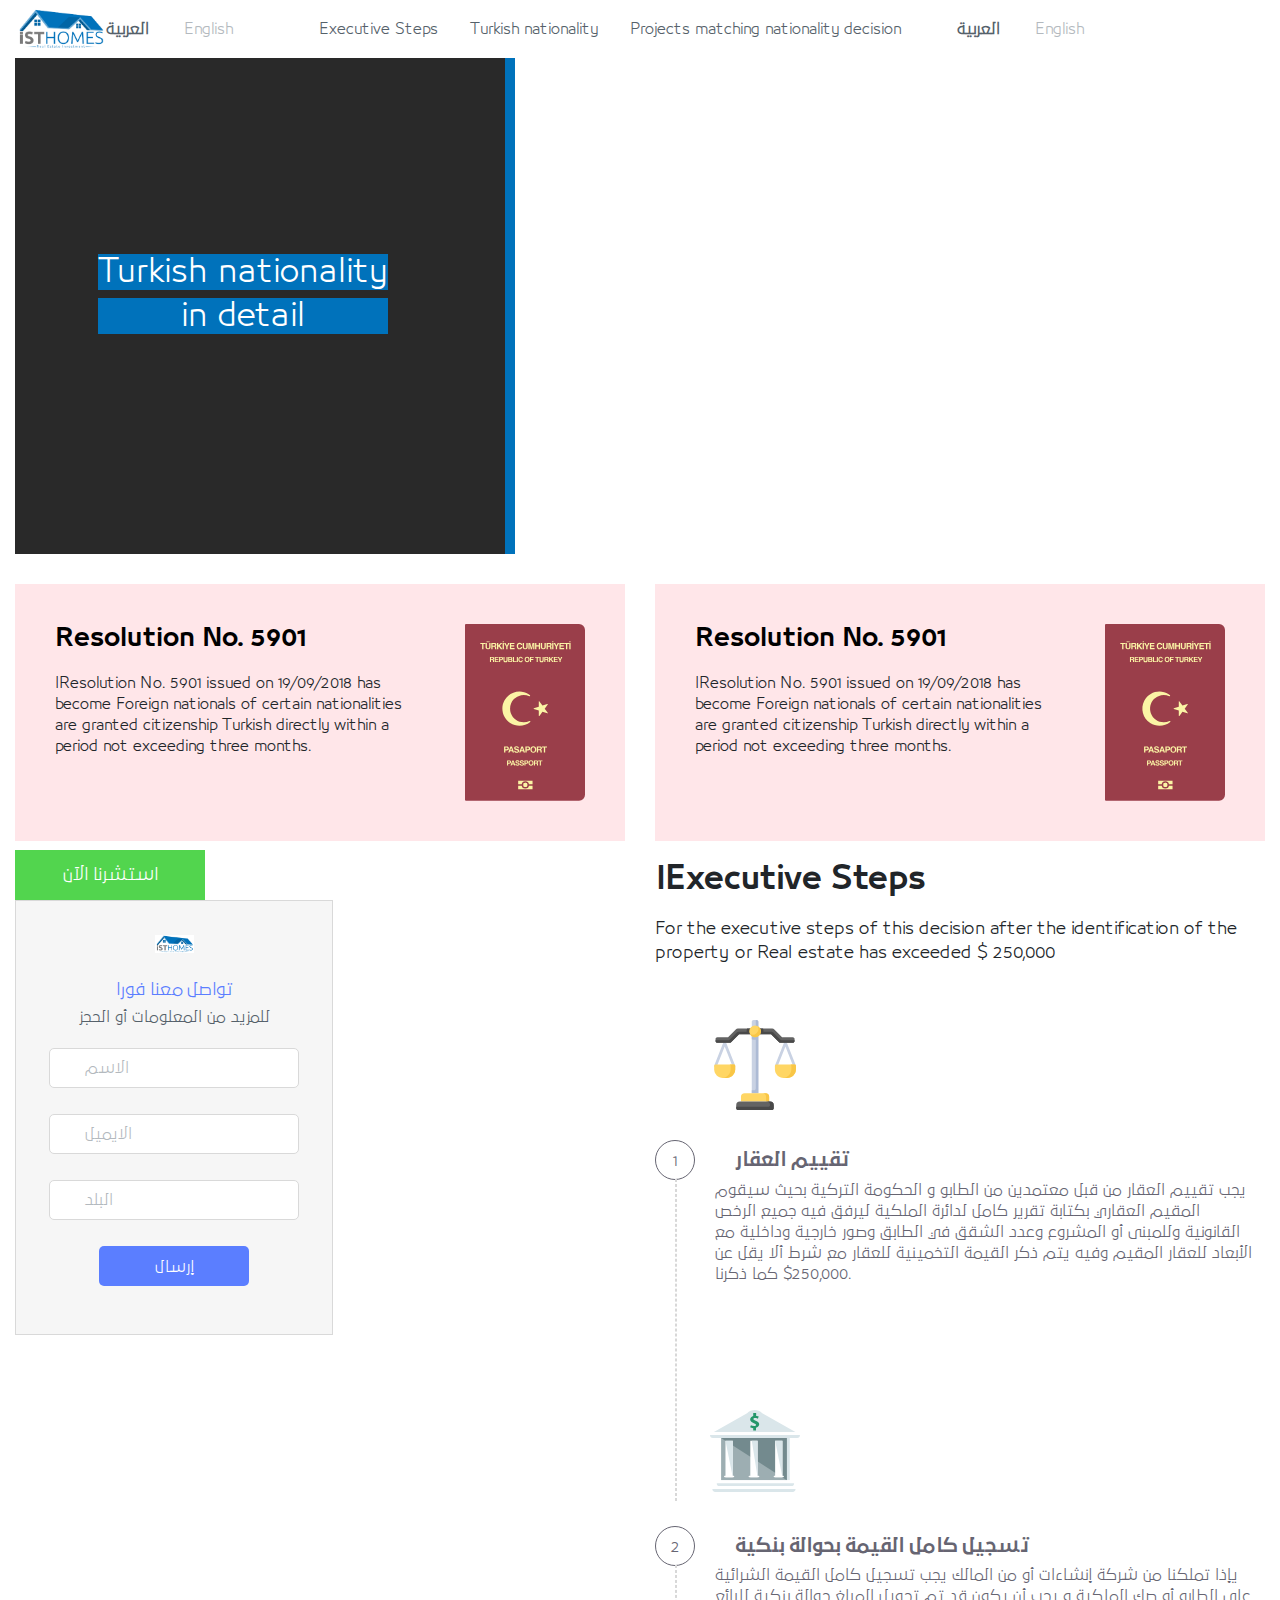
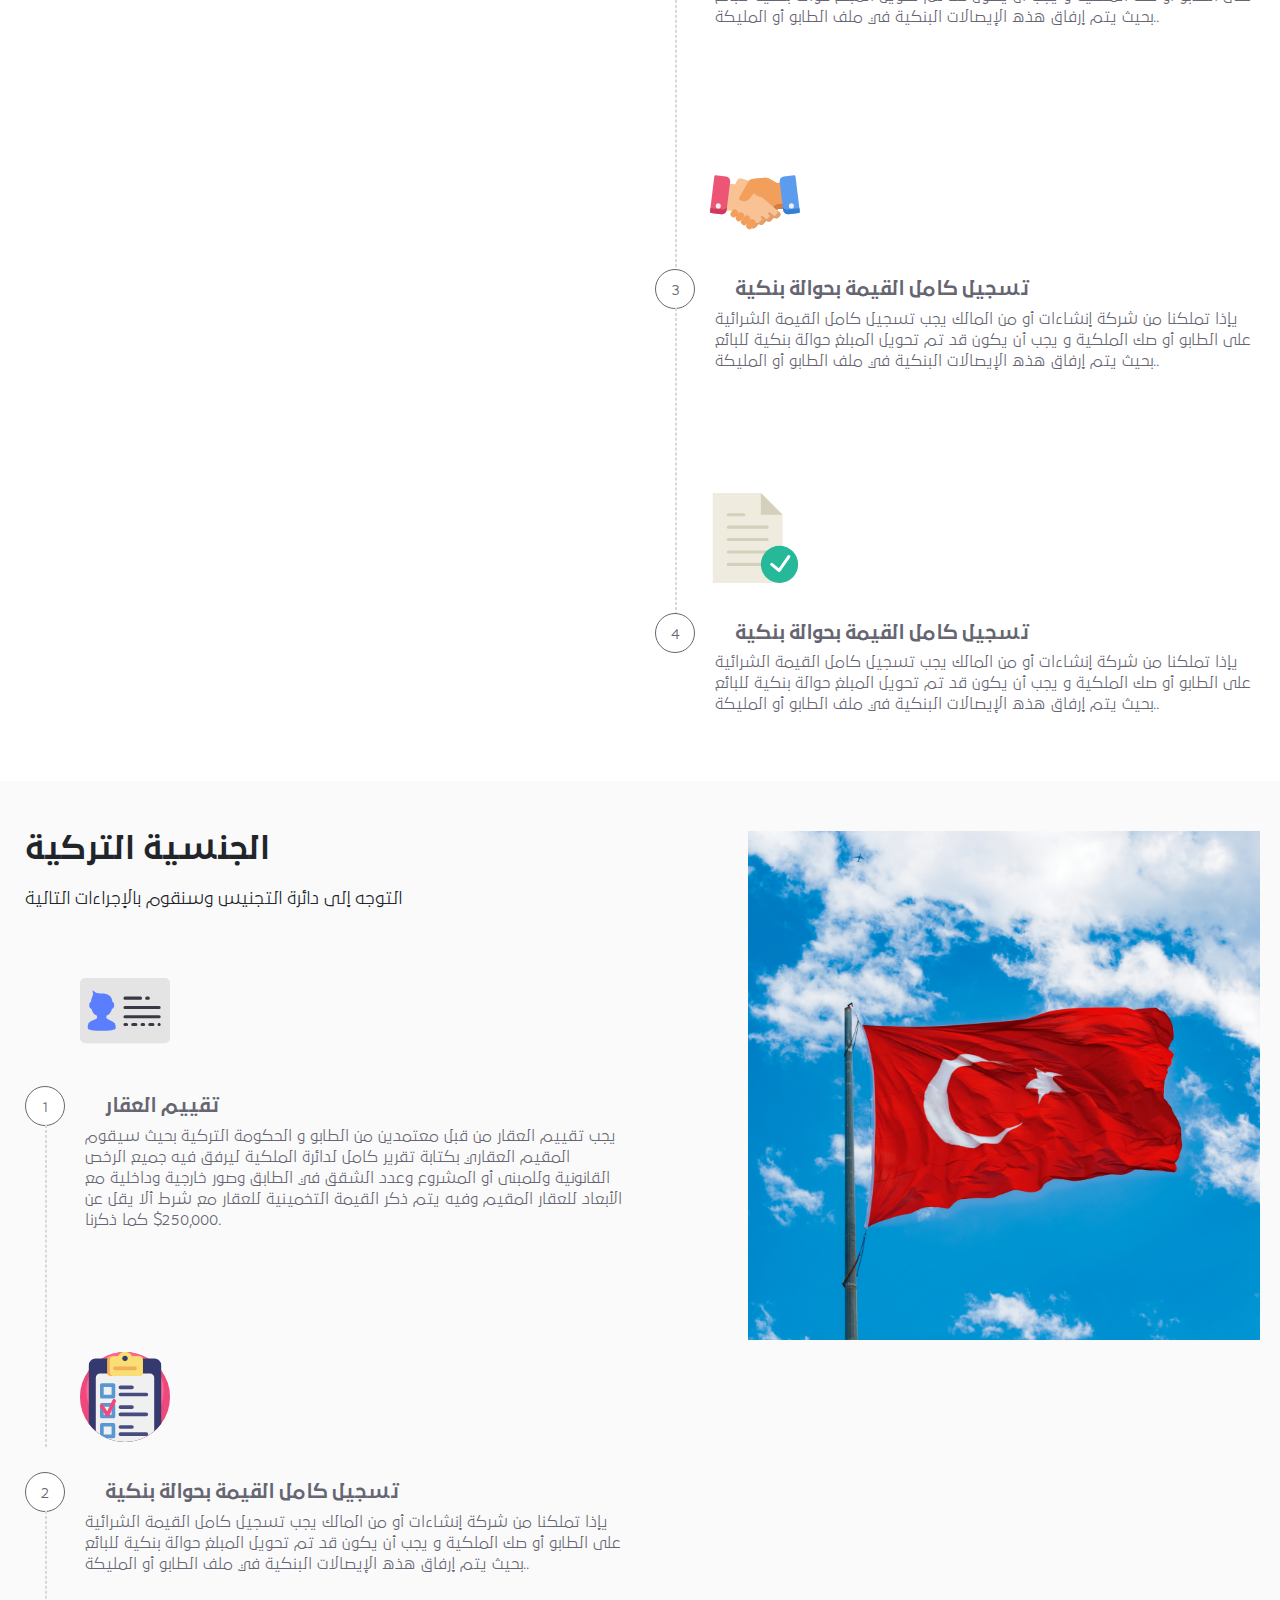
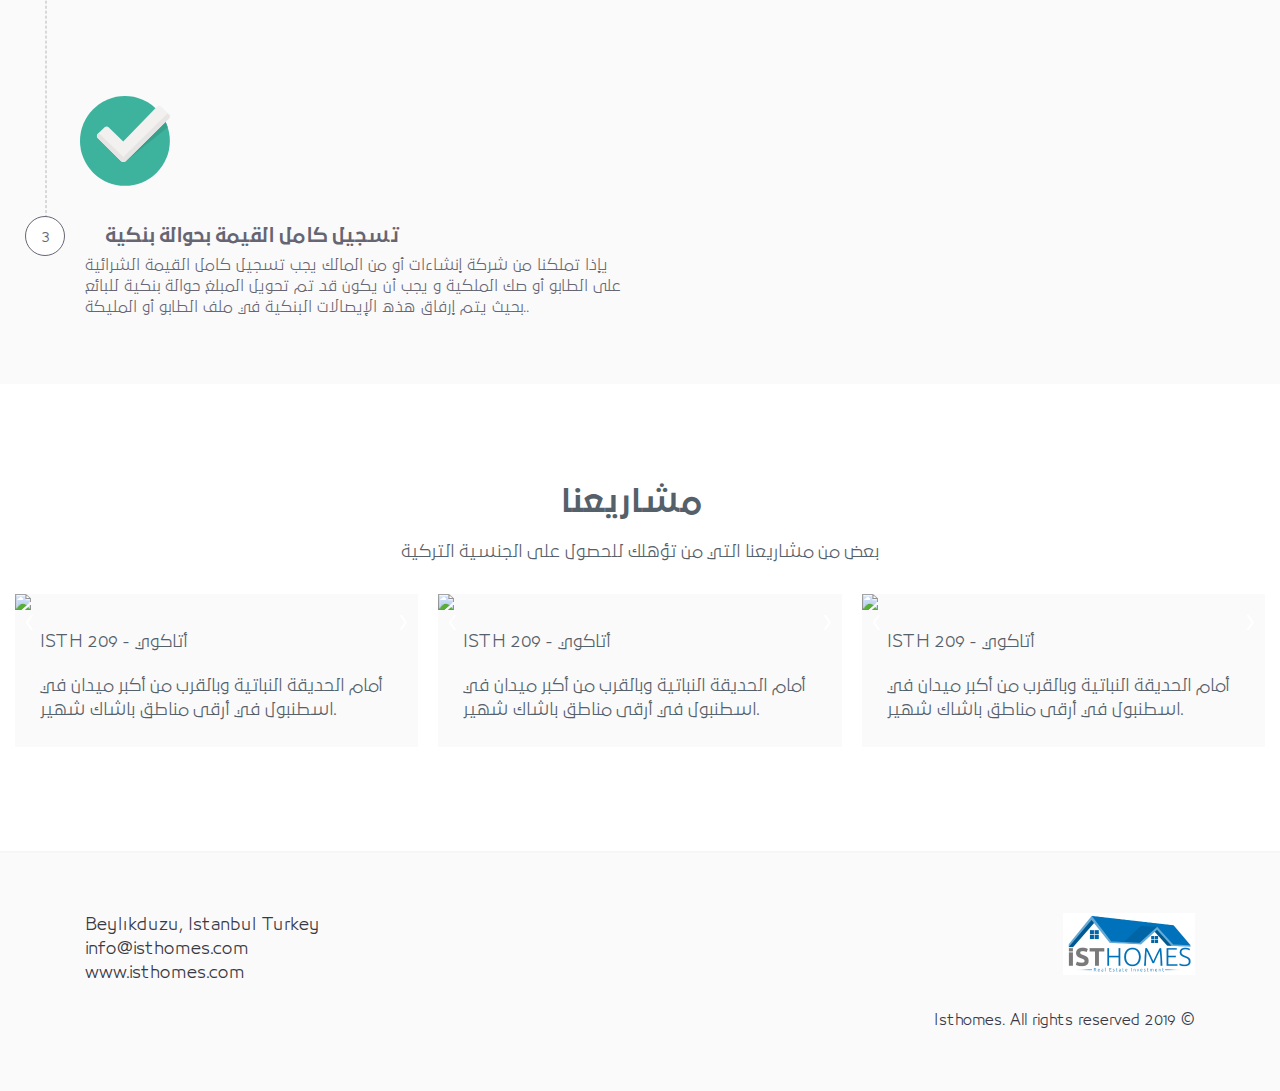
==== commit 6e4aceaa: "ff" ====
--- a/index2.html
+++ b/index2.html
@@ -63,17 +63,15 @@
                                 <ul class="nav nav-pills">
 
                                         <li class="nav-item ">
-                                                <a class="nav-link StepsLink " href="#stepsSec"> الخطوات التنفيذية</a>
+                                                <a class="nav-link StepsLink " href="#stepsSec"> Executive Steps </a>
                                         </li>
 
 
                                         <li class="nav-item ">
-                                                <a class="nav-link  nationalLink" href="#nationatSteps">الجنسية التركية
-                                                </a>
+                                                <a class="nav-link  nationalLink" href="#nationatSteps">Turkish nationality                                                </a>
                                         </li>
                                         <li class="nav-item ">
-                                                <a class="nav-link  ProjectsLink" href="#OurProjects">مشاريع مطابقة
-                                                        لقرار الجنسية
+                                                <a class="nav-link  ProjectsLink" href="#OurProjects">Projects matching  nationality decision
                                                 </a>
                                         </li>
 
@@ -106,8 +104,8 @@
                                                 <div class="caruselItem">
                                                         <div class="NationalSide">
                                                               <div class="NationalText">
-                                                                        <h6>الجنسية التركية </h6>
-                                                                <h6>بالتفصيل</h6>
+                                                                        <h6>Turkish nationality </h6>
+                                                                <h6>in detail</h6>
                                                               </div>
 
                                                         </div>
@@ -123,7 +121,7 @@
                                                 </div>
                                                 <div class="caruselItem">
                                                          <img src="asset/img/Bitmap.png">
-                                                         <h4>إحصل على الجنسية التركية عند إمتلاكك لعقار في جنة الأرض
+                                                         <h4>Get Turkish citizenship when you own a property in the paradise of the earth
                                                                       
                                                         </div>
 
@@ -138,12 +136,12 @@
                                 <div class="col-lg-6 col-md-12 col-12">
                                         <div class="lowCont clearfix">
                                                 <div class="lowdesc float-left">
-                                                        <h4 class="lowTitle1">"قانون منح الجنسية</h4>
-                                                        <p >
-                                                                تعديل قانون منح الجنسية التركية بشكل إستثنائي للمستثمرين
-                                                                الأجانب عن طريق تملك عقار على الأقل في تركيا بقيمة
-                                                                250000$ كحد أدنى
-                                                        </p>
+                                                                <h4> Resolution No. 5901</h4>
+                                                                <p>
+                                                                        اResolution No. 5901 issued on 19/09/2018 has become
+                                                                       Foreign nationals of certain nationalities are granted citizenship
+                                                                       Turkish directly within a period not exceeding three months.
+                                                                </p>
                                                 </div>
                                                 <div class="passportImg float-right">
                                                         <svg xmlns="http://www.w3.org/2000/svg" width="120" height="177"
@@ -171,11 +169,11 @@
                                 <div class="col-lg-6 col-md-12 col-12">
                                         <div class="lowCont clearfix">
                                                 <div class="lowdesc float-left">
-                                                        <h4> القرار رقم 5901</h4>
+                                                        <h4> Resolution No. 5901</h4>
                                                         <p>
-                                                                القرار رقم 5901 الذي صدر في تاريخ 19/09/2018 أصبح
-                                                                بإبمكان الأجانب منعدا جنسيات معينة الحصول على الجنسية
-                                                                التركية مباشرة خلال مدة لا تتجاوز ثلاثة أشهر.
+                                                                اResolution No. 5901 issued on 19/09/2018 has become
+                                                               Foreign nationals of certain nationalities are granted citizenship
+                                                               Turkish directly within a period not exceeding three months.
                                                         </p>
                                                 </div>
                                                 <div class="passportImg float-right">
@@ -218,9 +216,8 @@
                                                 <div class="mobileStepImg d-block d-lg-none d-md-none">
                                                                 <img src="asset/img/step1.png">
                                                         </div>
-                                        <h4 class="sectionTitle">الخطوات التنفيذية </h4>
-                                        <span class="projSpan">الخطوات التنفيذية لهذا القرار بعد تحديد العقار أو
-                                                العقارات والتي تجاوزت قيمتها 250,000 دولار</span>
+                                        <h4 class="sectionTitle">اExecutive Steps </h4>
+                                        <span class="projSpan">For the executive steps of this decision after the identification of the property or Real estate has exceeded $ 250,000</span>
                                         <div class="Stepsec">
                                                 <div class="step" id='step1'>
                                                         <div class="stepImg">
